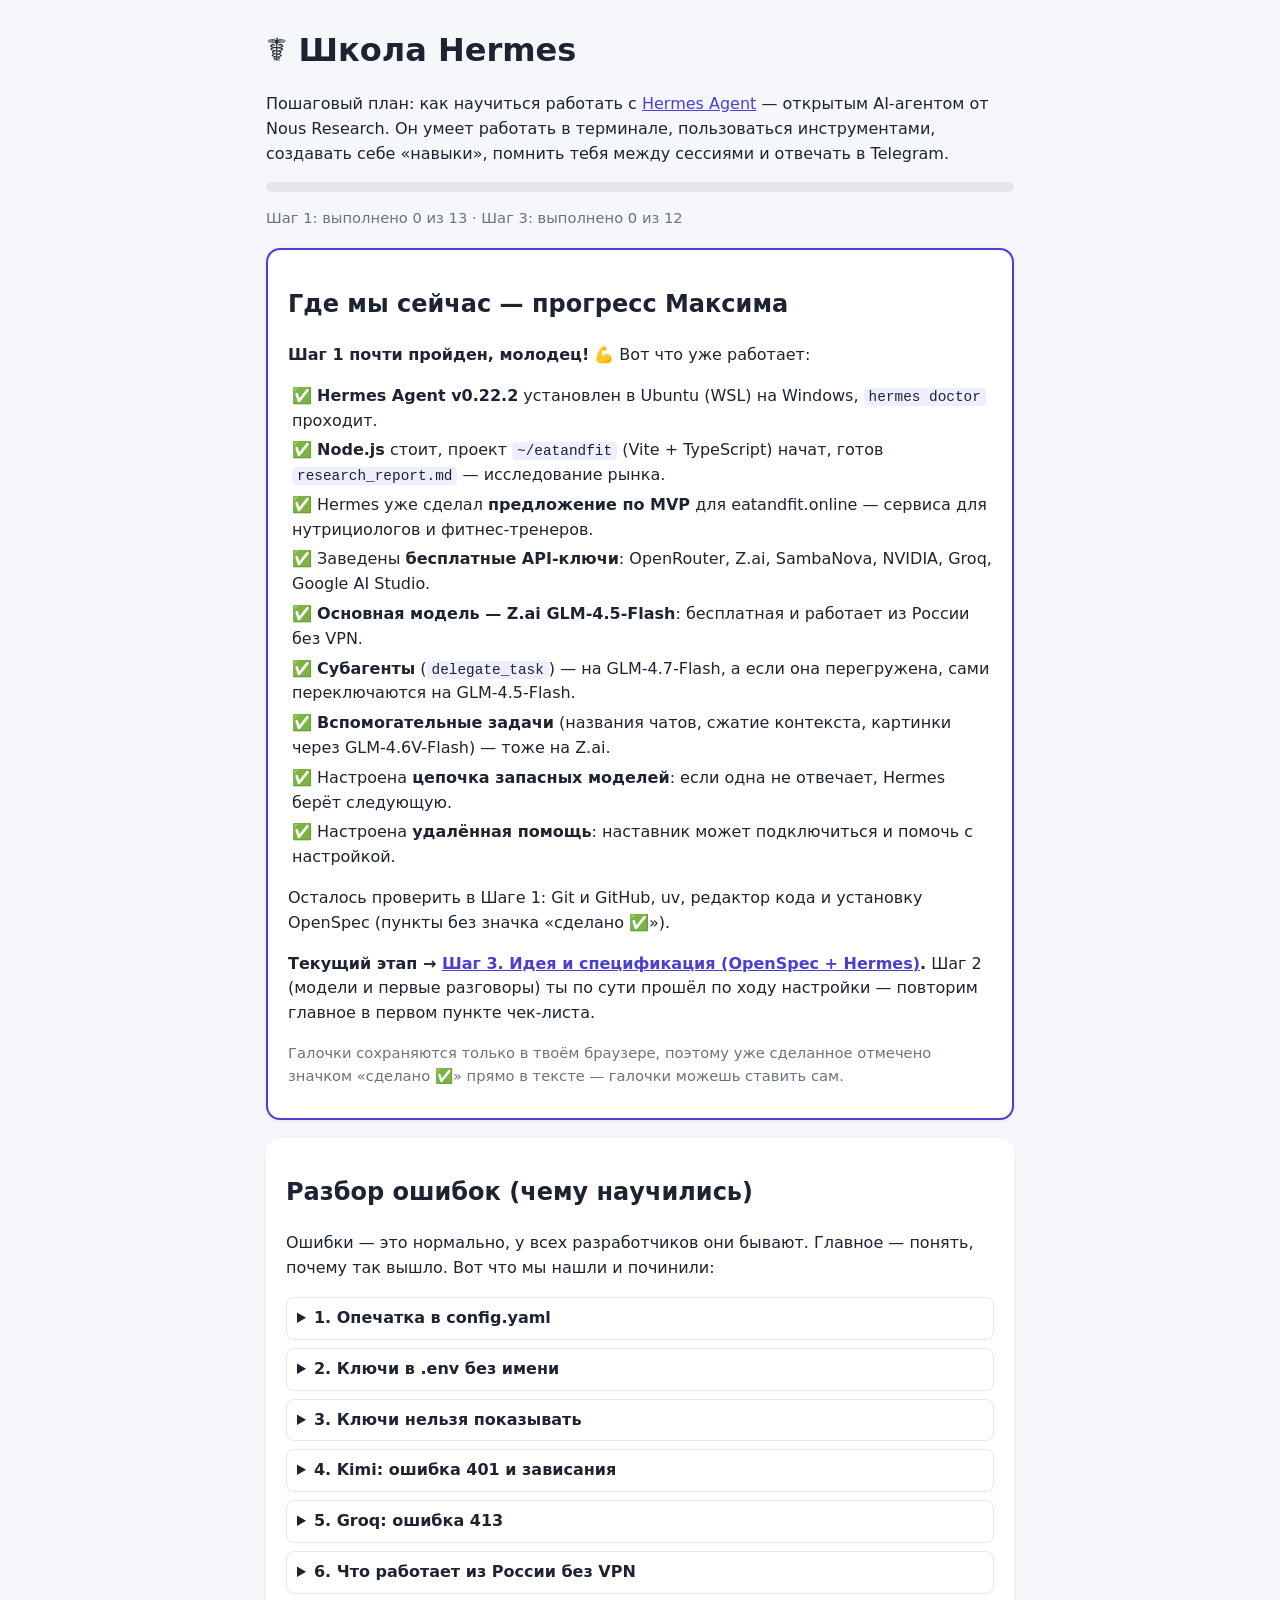
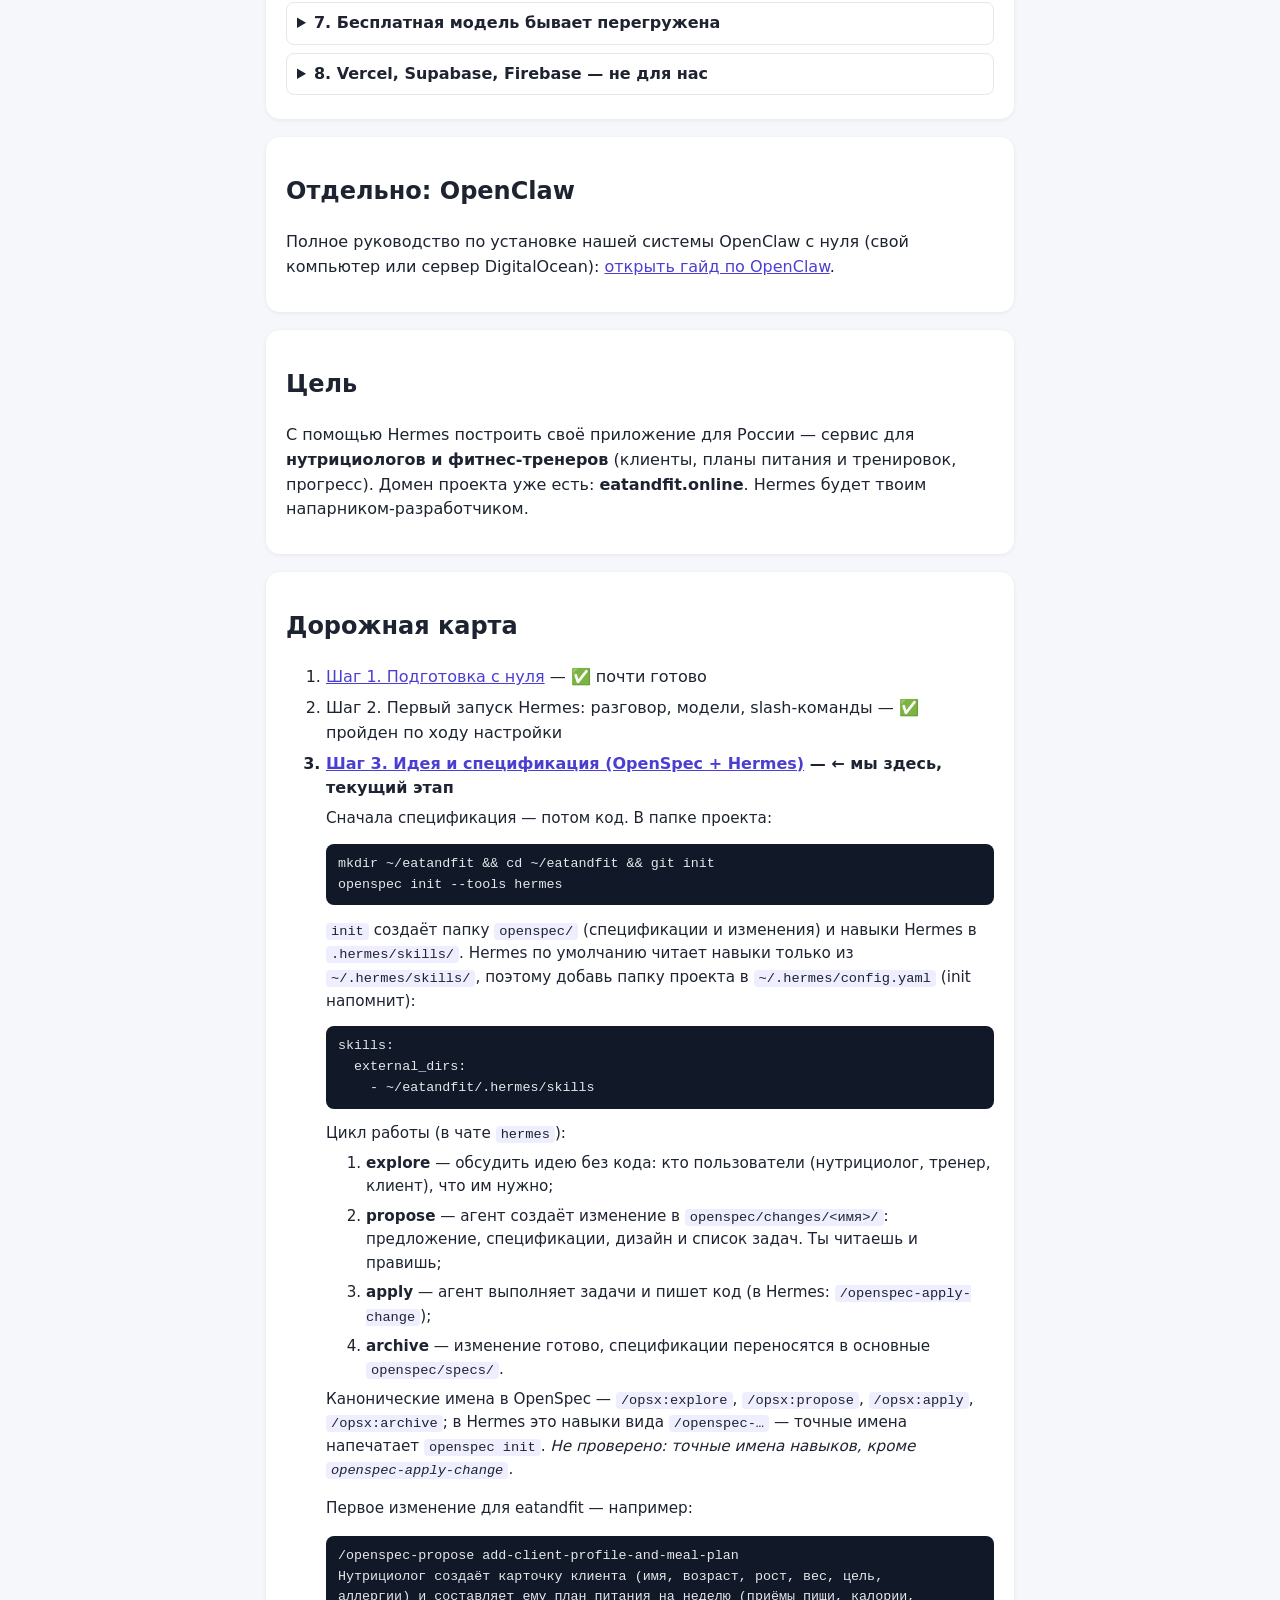
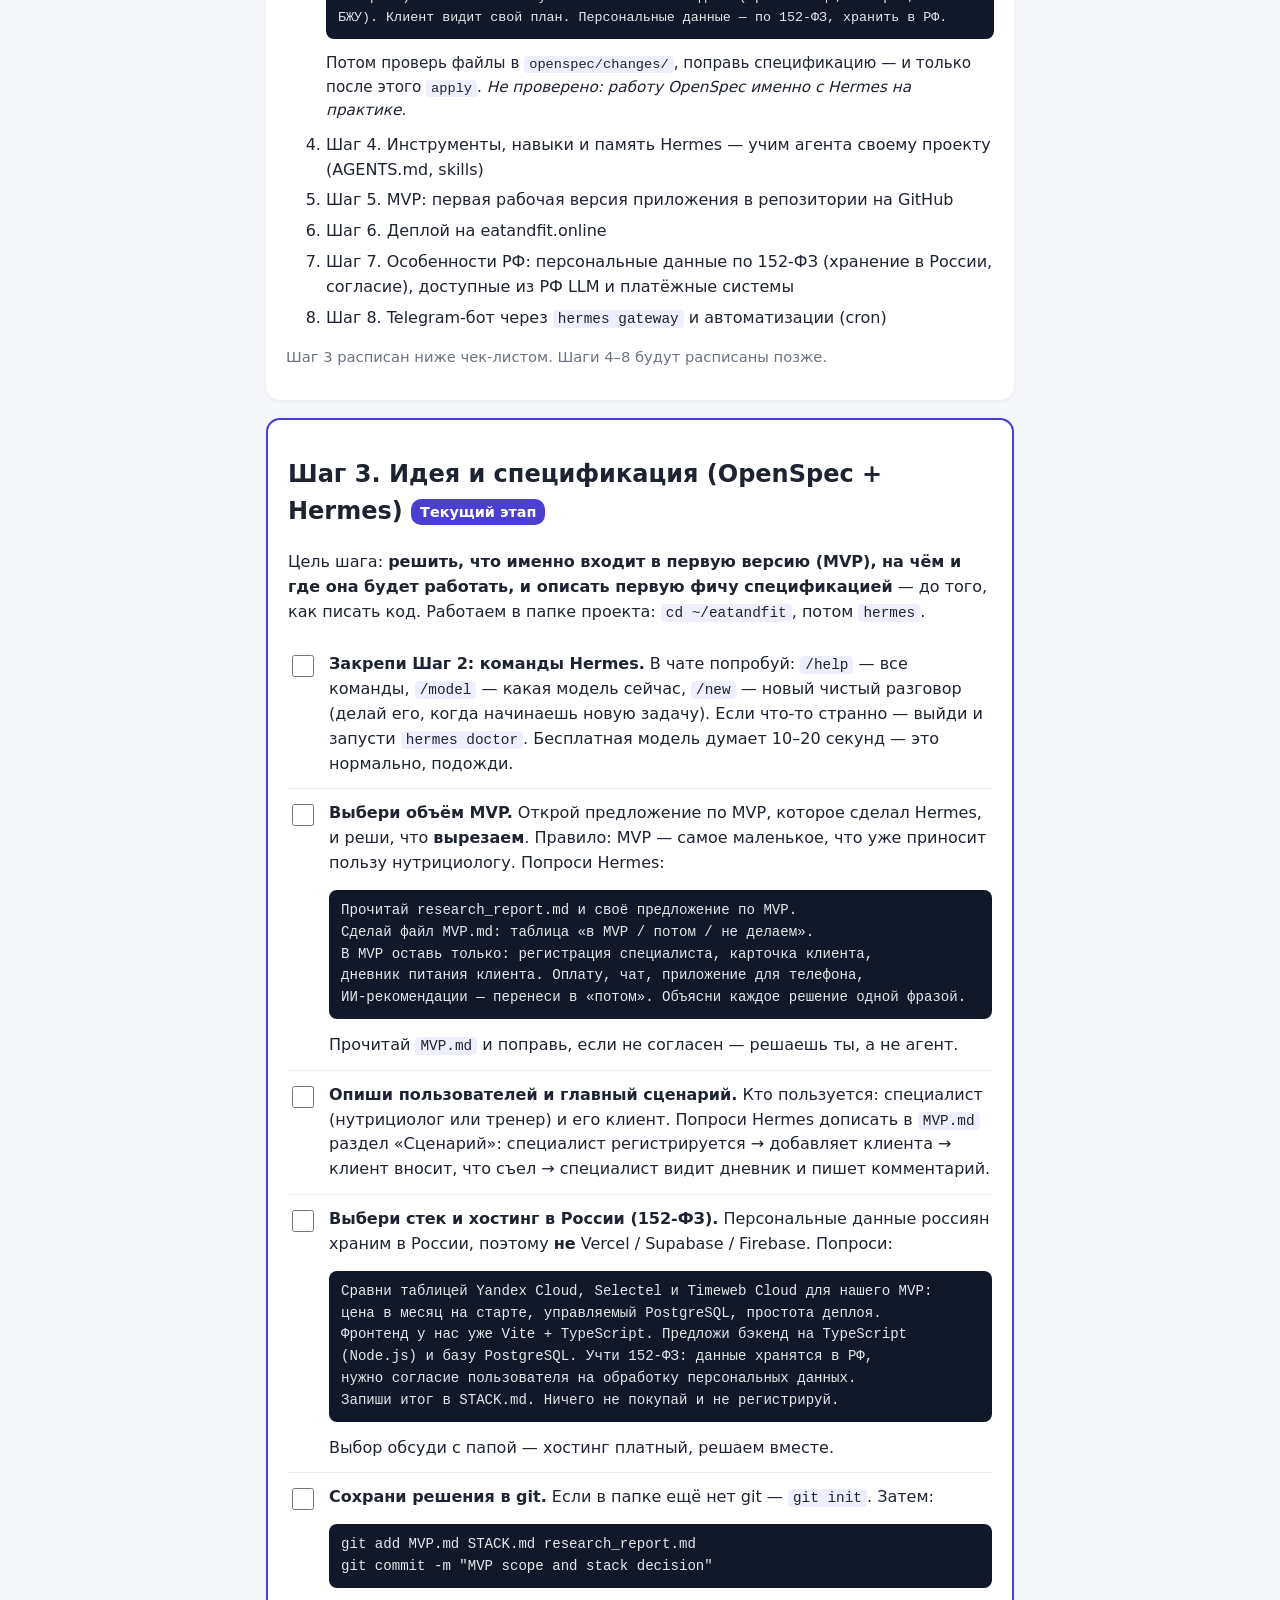
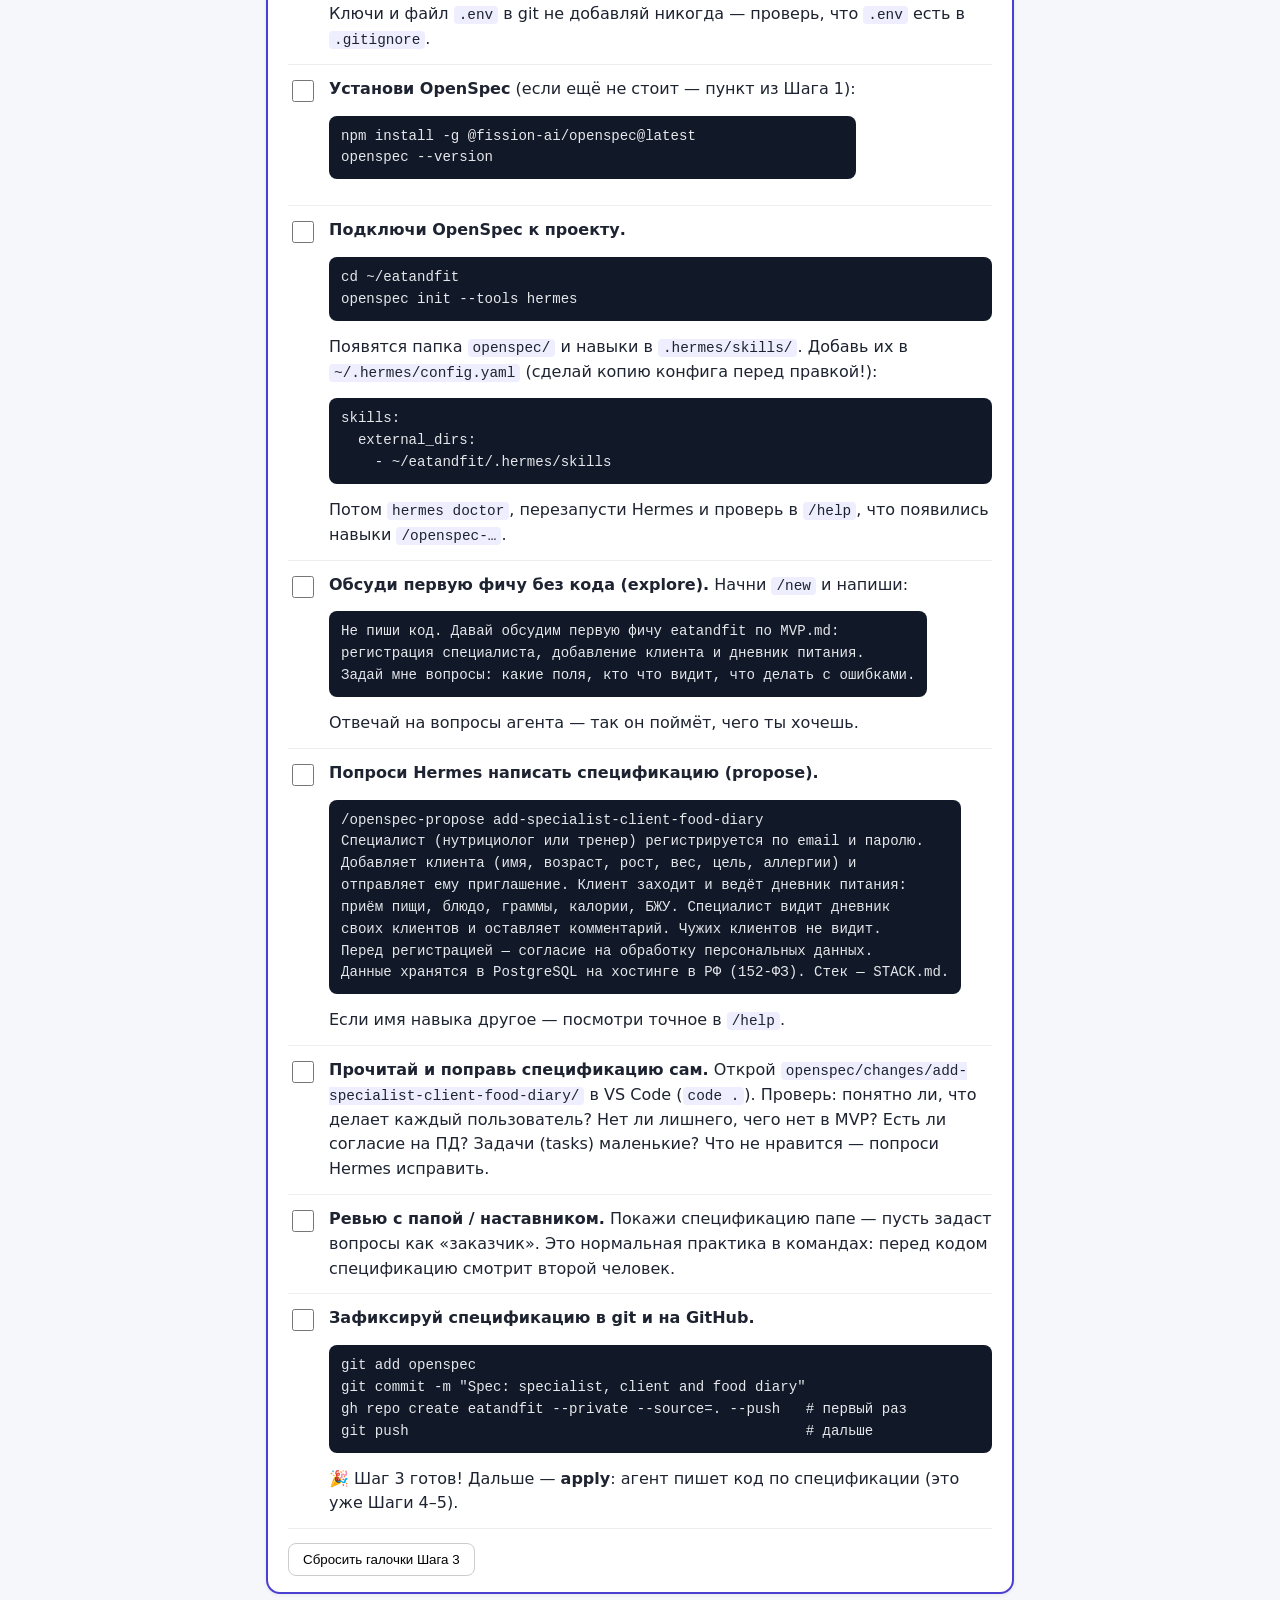
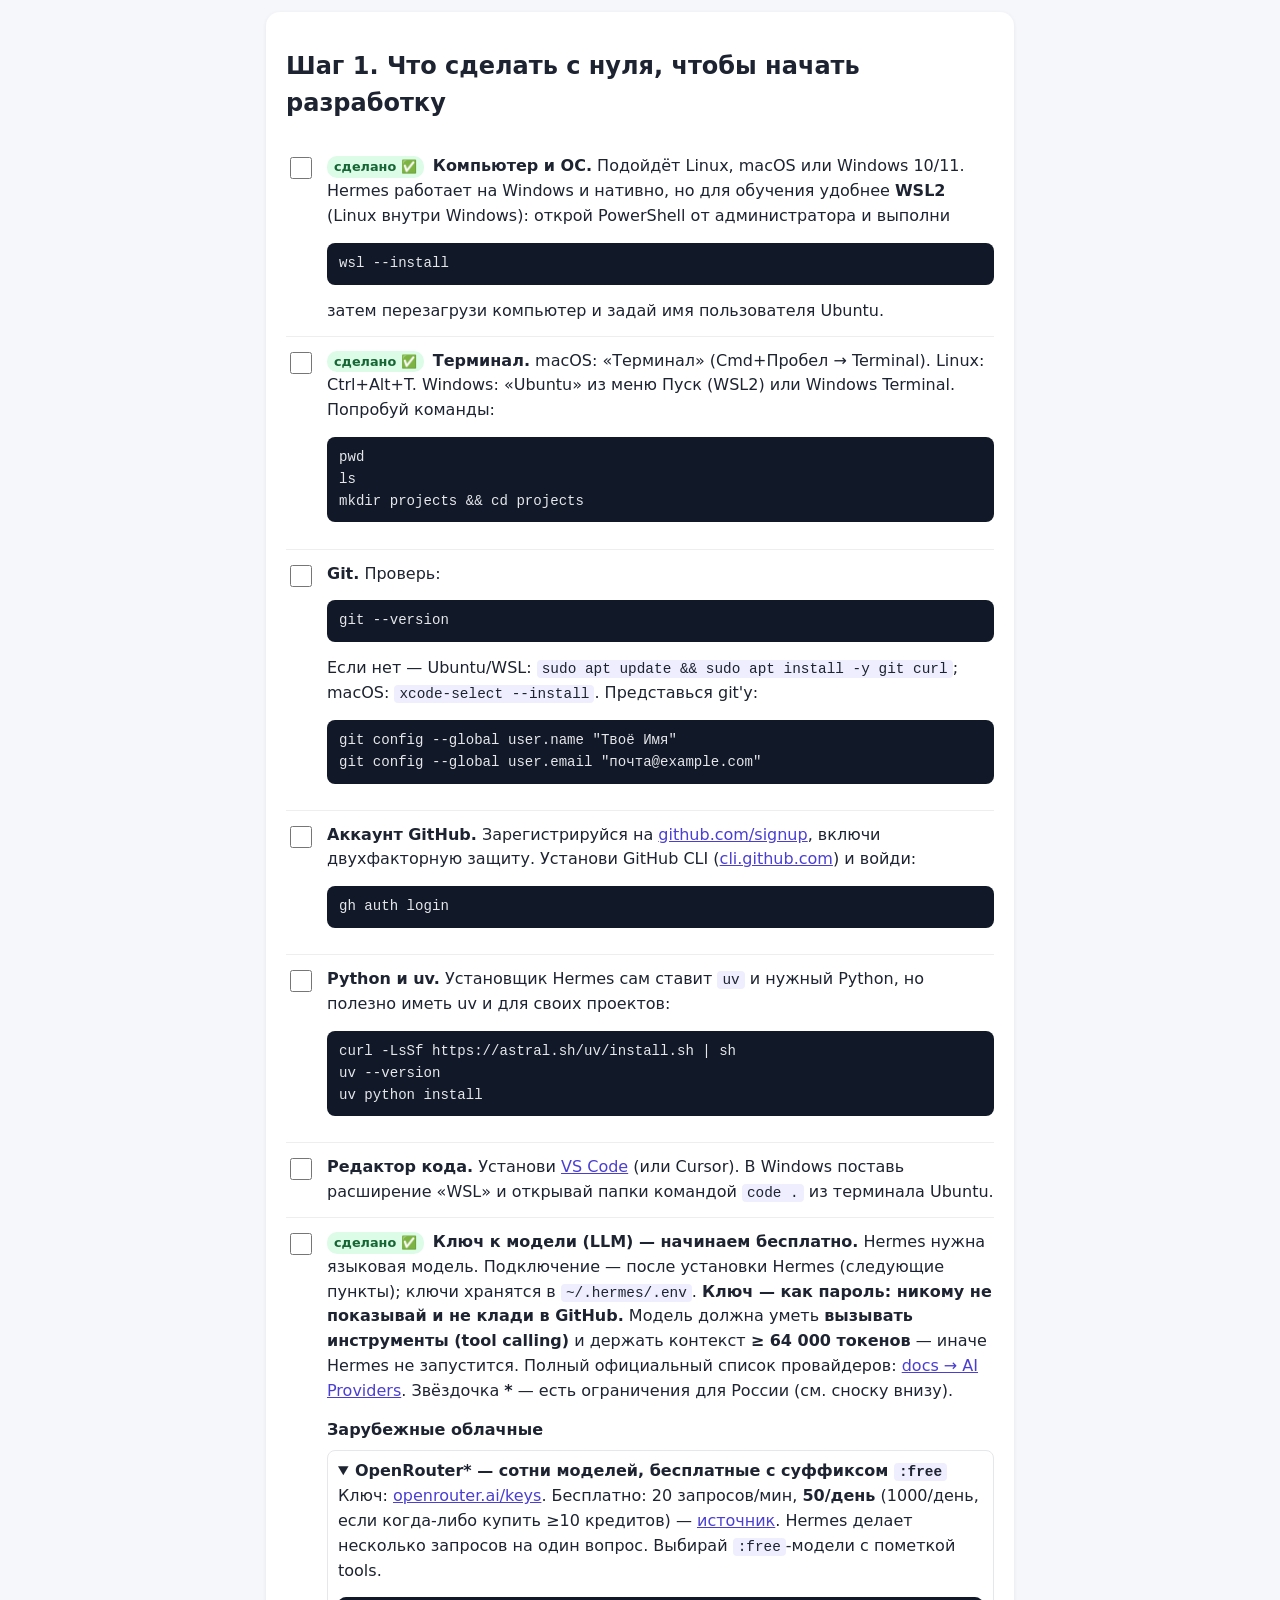
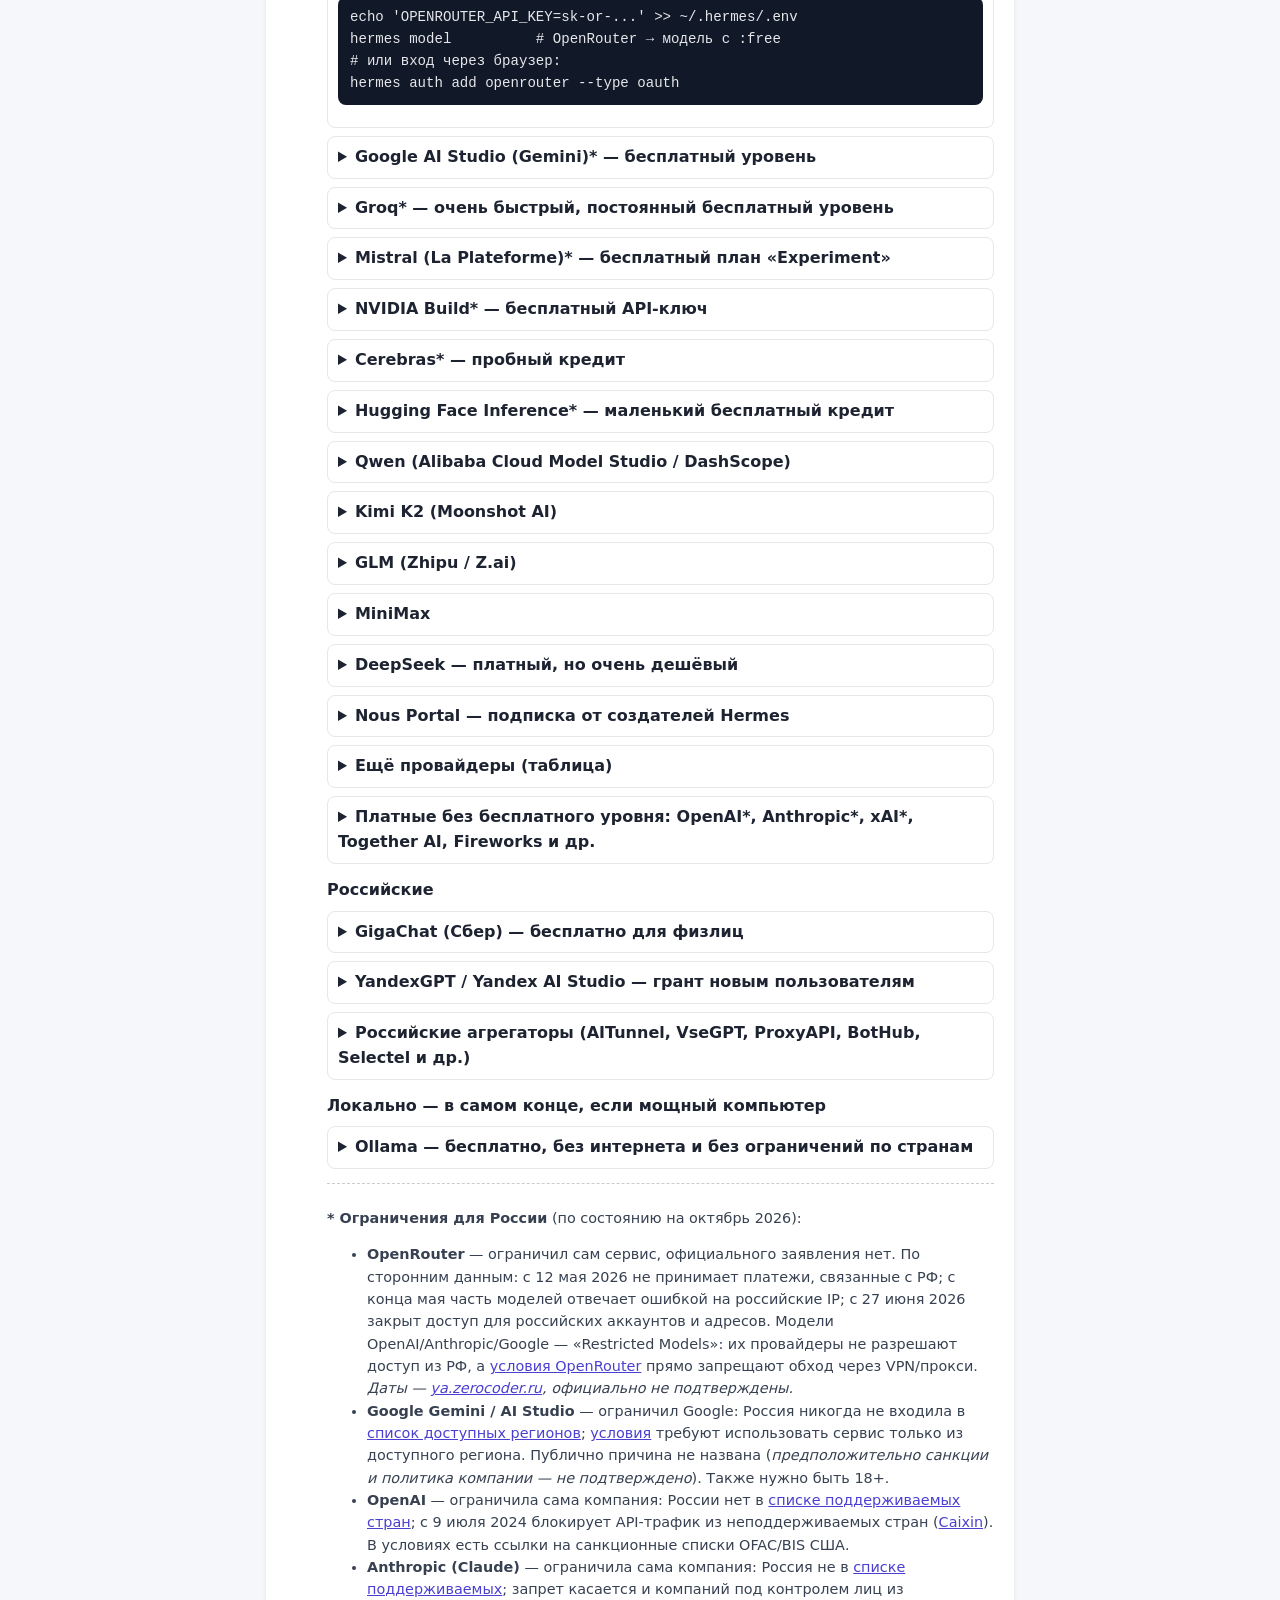
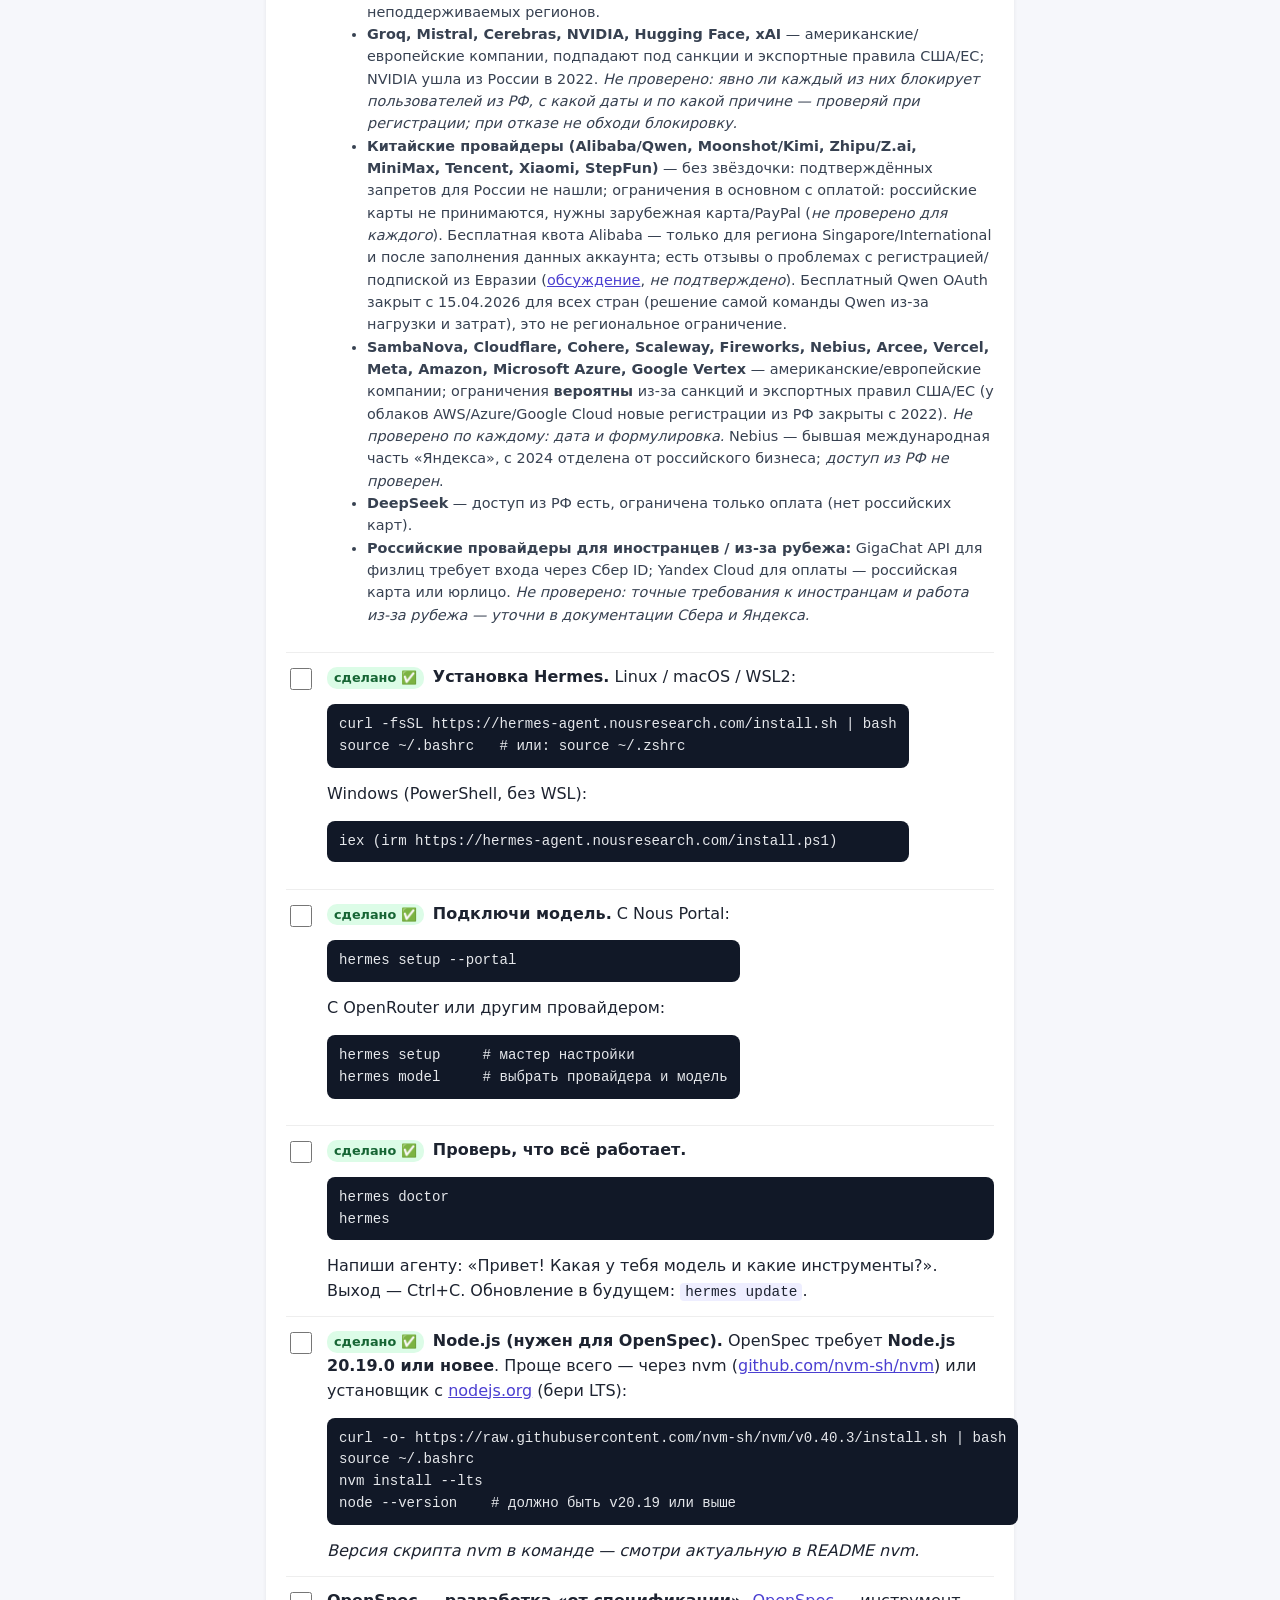
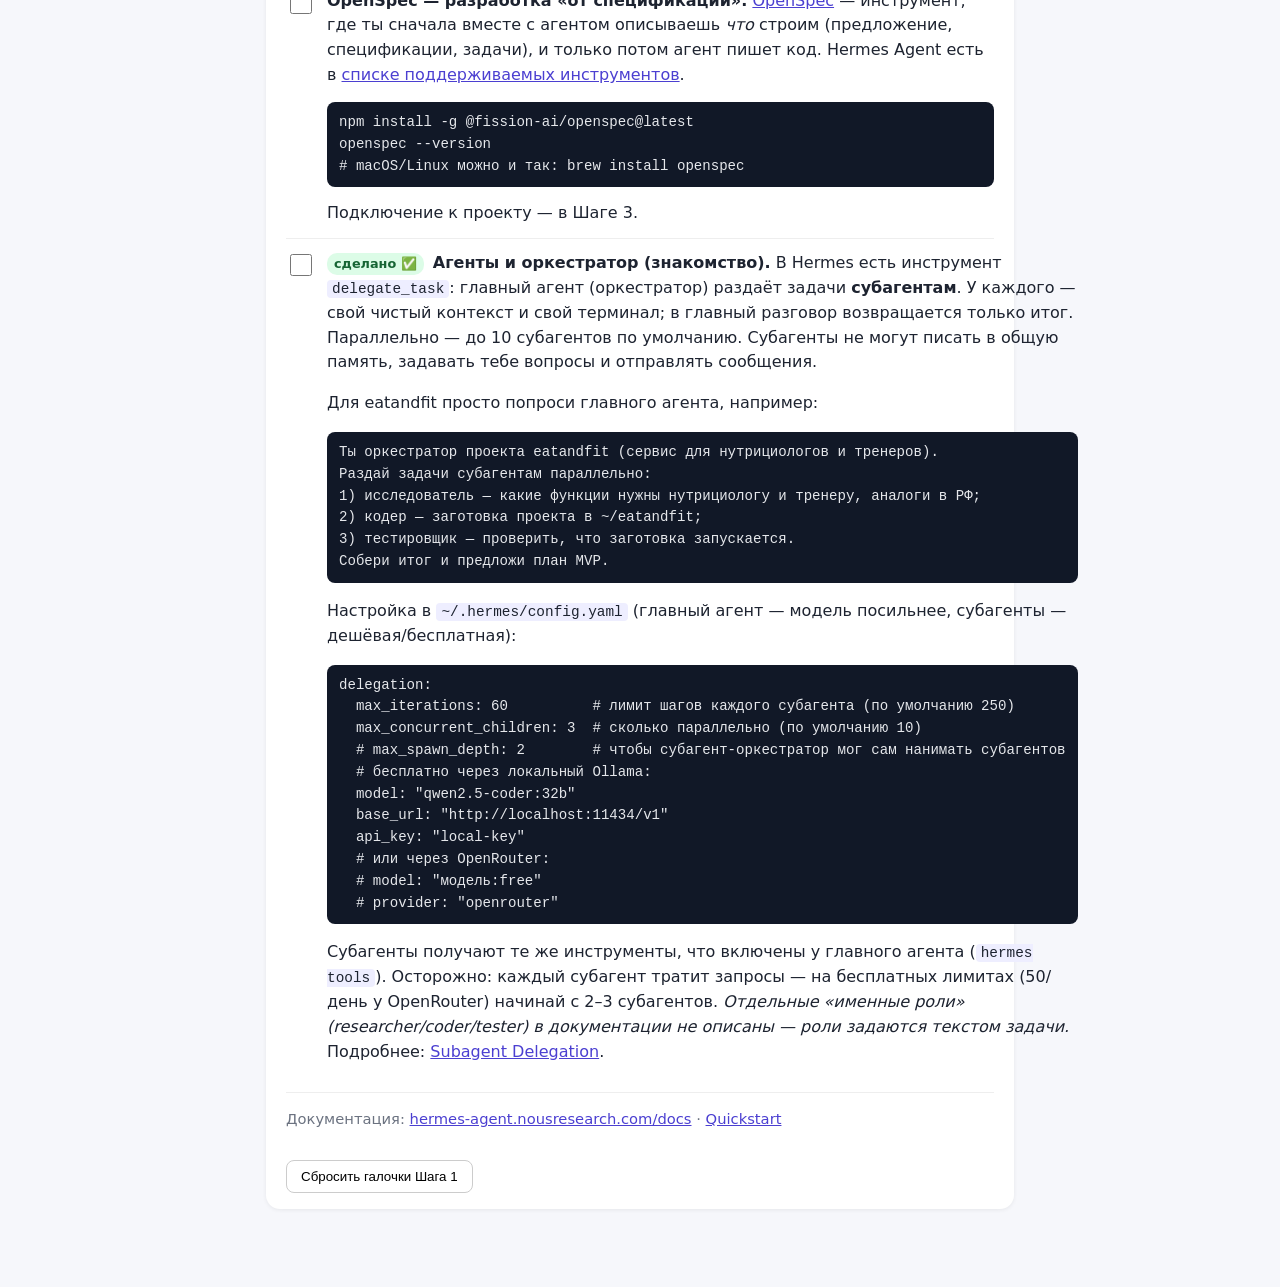
==== index.html @ 7e20a600 "Progress, lessons learned, Step 3 checklist (current stage)" ====
<!doctype html>
<html lang="ru"><head><meta charset="utf-8"><meta name="viewport" content="width=device-width,initial-scale=1">
<title>Школа Hermes — учимся работать с AI-агентом</title><link rel="stylesheet" href="style.css"></head>
<body><main>
<header><h1>☤ Школа Hermes</h1>
<p>Пошаговый план: как научиться работать с <a href="https://github.com/NousResearch/hermes-agent">Hermes Agent</a> — открытым AI-агентом от Nous Research. Он умеет работать в терминале, пользоваться инструментами, создавать себе «навыки», помнить тебя между сессиями и отвечать в Telegram.</p>
<div class="progress"><div id="bar"></div></div><p id="ptext" class="muted"></p></header>

<section id="now" class="nowbox"><h2>Где мы сейчас — прогресс Максима</h2>
<p><b>Шаг 1 почти пройден, молодец!</b> 💪 Вот что уже работает:</p>
<ul class="donelist">
<li>✅ <b>Hermes Agent v0.22.2</b> установлен в Ubuntu (WSL) на Windows, <code>hermes doctor</code> проходит.</li>
<li>✅ <b>Node.js</b> стоит, проект <code>~/eatandfit</code> (Vite + TypeScript) начат, готов <code>research_report.md</code> — исследование рынка.</li>
<li>✅ Hermes уже сделал <b>предложение по MVP</b> для eatandfit.online — сервиса для нутрициологов и фитнес-тренеров.</li>
<li>✅ Заведены <b>бесплатные API-ключи</b>: OpenRouter, Z.ai, SambaNova, NVIDIA, Groq, Google AI Studio.</li>
<li>✅ <b>Основная модель — Z.ai GLM-4.5-Flash</b>: бесплатная и работает из России без VPN.</li>
<li>✅ <b>Субагенты</b> (<code>delegate_task</code>) — на GLM-4.7-Flash, а если она перегружена, сами переключаются на GLM-4.5-Flash.</li>
<li>✅ <b>Вспомогательные задачи</b> (названия чатов, сжатие контекста, картинки через GLM-4.6V-Flash) — тоже на Z.ai.</li>
<li>✅ Настроена <b>цепочка запасных моделей</b>: если одна не отвечает, Hermes берёт следующую.</li>
<li>✅ Настроена <b>удалённая помощь</b>: наставник может подключиться и помочь с настройкой.</li>
</ul>
<p>Осталось проверить в Шаге 1: Git и GitHub, uv, редактор кода и установку OpenSpec (пункты без значка «сделано ✅»).</p>
<p><b>Текущий этап → <a href="#step3">Шаг 3. Идея и спецификация (OpenSpec + Hermes)</a>.</b> Шаг 2 (модели и первые разговоры) ты по сути прошёл по ходу настройки — повторим главное в первом пункте чек-листа.</p>
<p class="muted">Галочки сохраняются только в твоём браузере, поэтому уже сделанное отмечено значком «сделано ✅» прямо в тексте — галочки можешь ставить сам.</p></section>

<section id="lessons"><h2>Разбор ошибок (чему научились)</h2>
<p>Ошибки — это нормально, у всех разработчиков они бывают. Главное — понять, почему так вышло. Вот что мы нашли и починили:</p>
<details><summary><b>1. Опечатка в config.yaml</b></summary><p>В файле было <code>plreasoningugins:</code> вместо <code>plugins:</code> — из-за этого ломался раздел плагинов. <b>Урок:</b> настройки меняй через <code>hermes config</code> и <code>hermes model</code>, а не руками; перед ручной правкой делай копию (<code>cp ~/.hermes/config.yaml ~/.hermes/config.yaml.bak</code>); после правки запускай <code>hermes doctor</code>.</p></details>
<details><summary><b>2. Ключи в .env без имени</b></summary><p>Ключи были вставлены в <code>~/.hermes/.env</code> голой строкой — Hermes их не видит. Правильный формат — имя переменной, знак «=» и значение: <pre>ИМЯ_API_KEY=значение</pre> Например <code>OPENROUTER_API_KEY=...</code>. Проще всего вводить ключ через <code>hermes model</code> — он сам запишет как надо.</p></details>
<details><summary><b>3. Ключи нельзя показывать</b></summary><p>Ключ — как пароль от кошелька. Никогда не пересылай его в чатах, не показывай на скриншотах и не клади в GitHub. <b>Если ключ засветился — сразу удали его у провайдера и создай новый</b> (перевыпусти).</p></details>
<details><summary><b>4. Kimi: ошибка 401 и зависания</b></summary><p>Ключ от международной платформы (<b>moonshot.ai</b>) был прописан на китайский адрес (<b>moonshot.cn</b>) — сервер отвечал 401 («не авторизован»). А ещё на счёте был ноль, аккаунт приостановили, и Hermes зависал на каждом ответе. <b>Урок:</b> проверь, что у провайдера есть баланс или бесплатный лимит, и что адрес (base URL) совпадает с той платформой, где ты брал ключ.</p></details>
<details><summary><b>5. Groq: ошибка 413</b></summary><p>Бесплатных лимитов Groq (около 7–8 тысяч токенов в минуту) мало для Hermes — один запрос агента больше, отсюда ошибка 413. А модель gpt-oss ругается на настройку <code>reasoning_effort</code>, если там не low/medium/high. <b>Урок:</b> для агента важны лимиты провайдера, а не только «бесплатно».</p></details>
<details><summary><b>6. Что работает из России без VPN</b></summary><p>OpenRouter, NVIDIA, Groq и Gemini из России отвечают отказом (403, 451 или «location not supported»). SambaNova просит привязать карту. <b>Без VPN работает Z.ai</b> — поэтому он основной. С VPN вариантов больше, но VPN Happ мешает удалённой помощи (tmate, Tailscale) — на время помощи его надо выключать.</p></details>
<details><summary><b>7. Бесплатная модель бывает перегружена</b></summary><p>Бесплатная GLM-4.7-Flash иногда отвечает ошибкой 429 («слишком много запросов») или думает по 1,5–2 минуты. Поэтому основная модель — GLM-4.5-Flash, а для всех ролей настроены запасные. <b>Урок:</b> всегда держи запасной вариант.</p></details>
<details><summary><b>8. Vercel, Supabase, Firebase — не для нас</b></summary><p>Hermes предлагал эти сервисы, но для российского приложения их использовать нельзя: по <b>152-ФЗ</b> персональные данные россиян нужно хранить в России. Наш выбор — <b>Yandex Cloud, Selectel или Timeweb Cloud + PostgreSQL</b>. <b>Урок:</b> агент знает много, но законы РФ проверяй сам — и проси агента учитывать их прямо в задаче.</p></details>
</section>

<section><h2>Отдельно: OpenClaw</h2><p>Полное руководство по установке нашей системы OpenClaw с нуля (свой компьютер или сервер DigitalOcean): <a href="/openclaw/">открыть гайд по OpenClaw</a>.</p></section>
<section><h2>Цель</h2><p>С помощью Hermes построить своё приложение для России — сервис для <b>нутрициологов и фитнес-тренеров</b> (клиенты, планы питания и тренировок, прогресс). Домен проекта уже есть: <b>eatandfit.online</b>. Hermes будет твоим напарником-разработчиком.</p></section>
<section><h2>Дорожная карта</h2><ol class="roadmap">
<li><a href="#step1">Шаг 1. Подготовка с нуля</a> — ✅ почти готово</li>
<li>Шаг 2. Первый запуск Hermes: разговор, модели, slash-команды — ✅ пройден по ходу настройки</li>
<li class="cur"><a href="#step3">Шаг 3. Идея и спецификация (OpenSpec + Hermes)</a> — ← мы здесь, <b>текущий этап</b>
<div class="sub">Сначала спецификация — потом код. В папке проекта:
<pre>mkdir ~/eatandfit && cd ~/eatandfit && git init
openspec init --tools hermes</pre>
<code>init</code> создаёт папку <code>openspec/</code> (спецификации и изменения) и навыки Hermes в <code>.hermes/skills/</code>. Hermes по умолчанию читает навыки только из <code>~/.hermes/skills/</code>, поэтому добавь папку проекта в <code>~/.hermes/config.yaml</code> (init напомнит):
<pre>skills:
  external_dirs:
    - ~/eatandfit/.hermes/skills</pre>
Цикл работы (в чате <code>hermes</code>):
<ol>
<li><b>explore</b> — обсудить идею без кода: кто пользователи (нутрициолог, тренер, клиент), что им нужно;</li>
<li><b>propose</b> — агент создаёт изменение в <code>openspec/changes/&lt;имя&gt;/</code>: предложение, спецификации, дизайн и список задач. Ты читаешь и правишь;</li>
<li><b>apply</b> — агент выполняет задачи и пишет код (в Hermes: <code>/openspec-apply-change</code>);</li>
<li><b>archive</b> — изменение готово, спецификации переносятся в основные <code>openspec/specs/</code>.</li>
</ol>
Канонические имена в OpenSpec — <code>/opsx:explore</code>, <code>/opsx:propose</code>, <code>/opsx:apply</code>, <code>/opsx:archive</code>; в Hermes это навыки вида <code>/openspec-…</code> — точные имена напечатает <code>openspec init</code>. <i>Не проверено: точные имена навыков, кроме <code>openspec-apply-change</code>.</i>
<p>Первое изменение для eatandfit — например:</p>
<pre>/openspec-propose add-client-profile-and-meal-plan
Нутрициолог создаёт карточку клиента (имя, возраст, рост, вес, цель,
аллергии) и составляет ему план питания на неделю (приёмы пищи, калории,
БЖУ). Клиент видит свой план. Персональные данные — по 152-ФЗ, хранить в РФ.</pre>
Потом проверь файлы в <code>openspec/changes/</code>, поправь спецификацию — и только после этого <code>apply</code>. <i>Не проверено: работу OpenSpec именно с Hermes на практике.</i></div></li>
<li>Шаг 4. Инструменты, навыки и память Hermes — учим агента своему проекту (AGENTS.md, skills)</li>
<li>Шаг 5. MVP: первая рабочая версия приложения в репозитории на GitHub</li>
<li>Шаг 6. Деплой на eatandfit.online</li>
<li>Шаг 7. Особенности РФ: персональные данные по 152-ФЗ (хранение в России, согласие), доступные из РФ LLM и платёжные системы</li>
<li>Шаг 8. Telegram-бот через <code>hermes gateway</code> и автоматизации (cron)</li>
</ol><p class="muted">Шаг 3 расписан ниже чек-листом. Шаги 4–8 будут расписаны позже.</p></section>

<section id="step3" class="nowbox"><h2>Шаг 3. Идея и спецификация (OpenSpec + Hermes) <span class="badge">Текущий этап</span></h2>
<p>Цель шага: <b>решить, что именно входит в первую версию (MVP), на чём и где она будет работать, и описать первую фичу спецификацией</b> — до того, как писать код. Работаем в папке проекта: <code>cd ~/eatandfit</code>, потом <code>hermes</code>.</p>
<label class="task"><input type="checkbox" data-id="s3-basics"><div><b>Закрепи Шаг 2: команды Hermes.</b> В чате попробуй: <code>/help</code> — все команды, <code>/model</code> — какая модель сейчас, <code>/new</code> — новый чистый разговор (делай его, когда начинаешь новую задачу). Если что-то странно — выйди и запусти <code>hermes doctor</code>. Бесплатная модель думает 10–20 секунд — это нормально, подожди.</div></label>
<label class="task"><input type="checkbox" data-id="s3-mvp"><div><b>Выбери объём MVP.</b> Открой предложение по MVP, которое сделал Hermes, и реши, что <b>вырезаем</b>. Правило: MVP — самое маленькое, что уже приносит пользу нутрициологу. Попроси Hermes:
<pre>Прочитай research_report.md и своё предложение по MVP.
Сделай файл MVP.md: таблица «в MVP / потом / не делаем».
В MVP оставь только: регистрация специалиста, карточка клиента,
дневник питания клиента. Оплату, чат, приложение для телефона,
ИИ-рекомендации — перенеси в «потом». Объясни каждое решение одной фразой.</pre>
Прочитай <code>MVP.md</code> и поправь, если не согласен — решаешь ты, а не агент.</div></label>
<label class="task"><input type="checkbox" data-id="s3-roles"><div><b>Опиши пользователей и главный сценарий.</b> Кто пользуется: специалист (нутрициолог или тренер) и его клиент. Попроси Hermes дописать в <code>MVP.md</code> раздел «Сценарий»: специалист регистрируется → добавляет клиента → клиент вносит, что съел → специалист видит дневник и пишет комментарий.</div></label>
<label class="task"><input type="checkbox" data-id="s3-stack"><div><b>Выбери стек и хостинг в России (152-ФЗ).</b> Персональные данные россиян храним в России, поэтому <b>не</b> Vercel / Supabase / Firebase. Попроси:
<pre>Сравни таблицей Yandex Cloud, Selectel и Timeweb Cloud для нашего MVP:
цена в месяц на старте, управляемый PostgreSQL, простота деплоя.
Фронтенд у нас уже Vite + TypeScript. Предложи бэкенд на TypeScript
(Node.js) и базу PostgreSQL. Учти 152-ФЗ: данные хранятся в РФ,
нужно согласие пользователя на обработку персональных данных.
Запиши итог в STACK.md. Ничего не покупай и не регистрируй.</pre>
Выбор обсуди с папой — хостинг платный, решаем вместе.</div></label>
<label class="task"><input type="checkbox" data-id="s3-git"><div><b>Сохрани решения в git.</b> Если в папке ещё нет git — <code>git init</code>. Затем:
<pre>git add MVP.md STACK.md research_report.md
git commit -m "MVP scope and stack decision"</pre> Ключи и файл <code>.env</code> в git не добавляй никогда — проверь, что <code>.env</code> есть в <code>.gitignore</code>.</div></label>
<label class="task"><input type="checkbox" data-id="s3-osinst"><div><b>Установи OpenSpec</b> (если ещё не стоит — пункт из Шага 1): <pre>npm install -g @fission-ai/openspec@latest
openspec --version</pre></div></label>
<label class="task"><input type="checkbox" data-id="s3-osinit"><div><b>Подключи OpenSpec к проекту.</b> <pre>cd ~/eatandfit
openspec init --tools hermes</pre> Появятся папка <code>openspec/</code> и навыки в <code>.hermes/skills/</code>. Добавь их в <code>~/.hermes/config.yaml</code> (сделай копию конфига перед правкой!):
<pre>skills:
  external_dirs:
    - ~/eatandfit/.hermes/skills</pre> Потом <code>hermes doctor</code>, перезапусти Hermes и проверь в <code>/help</code>, что появились навыки <code>/openspec-…</code>.</div></label>
<label class="task"><input type="checkbox" data-id="s3-explore"><div><b>Обсуди первую фичу без кода (explore).</b> Начни <code>/new</code> и напиши:
<pre>Не пиши код. Давай обсудим первую фичу eatandfit по MVP.md:
регистрация специалиста, добавление клиента и дневник питания.
Задай мне вопросы: какие поля, кто что видит, что делать с ошибками.</pre>
Отвечай на вопросы агента — так он поймёт, чего ты хочешь.</div></label>
<label class="task"><input type="checkbox" data-id="s3-propose"><div><b>Попроси Hermes написать спецификацию (propose).</b>
<pre>/openspec-propose add-specialist-client-food-diary
Специалист (нутрициолог или тренер) регистрируется по email и паролю.
Добавляет клиента (имя, возраст, рост, вес, цель, аллергии) и
отправляет ему приглашение. Клиент заходит и ведёт дневник питания:
приём пищи, блюдо, граммы, калории, БЖУ. Специалист видит дневник
своих клиентов и оставляет комментарий. Чужих клиентов не видит.
Перед регистрацией — согласие на обработку персональных данных.
Данные хранятся в PostgreSQL на хостинге в РФ (152-ФЗ). Стек — STACK.md.</pre>
Если имя навыка другое — посмотри точное в <code>/help</code>.</div></label>
<label class="task"><input type="checkbox" data-id="s3-review"><div><b>Прочитай и поправь спецификацию сам.</b> Открой <code>openspec/changes/add-specialist-client-food-diary/</code> в VS Code (<code>code .</code>). Проверь: понятно ли, что делает каждый пользователь? Нет ли лишнего, чего нет в MVP? Есть ли согласие на ПД? Задачи (tasks) маленькие? Что не нравится — попроси Hermes исправить.</div></label>
<label class="task"><input type="checkbox" data-id="s3-mentor"><div><b>Ревью с папой / наставником.</b> Покажи спецификацию папе — пусть задаст вопросы как «заказчик». Это нормальная практика в командах: перед кодом спецификацию смотрит второй человек.</div></label>
<label class="task"><input type="checkbox" data-id="s3-commit"><div><b>Зафиксируй спецификацию в git и на GitHub.</b>
<pre>git add openspec
git commit -m "Spec: specialist, client and food diary"
gh repo create eatandfit --private --source=. --push   # первый раз
git push                                               # дальше</pre>
🎉 Шаг 3 готов! Дальше — <b>apply</b>: агент пишет код по спецификации (это уже Шаги 4–5).</div></label>
<button id="reset3" class="reset" data-p="s3-">Сбросить галочки Шага 3</button>
</section>

<section id="step1"><h2>Шаг 1. Что сделать с нуля, чтобы начать разработку</h2>
<label class="task"><input type="checkbox" data-id="s1-pc"><div><span class="done">сделано ✅</span> <b>Компьютер и ОС.</b> Подойдёт Linux, macOS или Windows 10/11. Hermes работает на Windows и нативно, но для обучения удобнее <b>WSL2</b> (Linux внутри Windows): открой PowerShell от администратора и выполни <pre>wsl --install</pre> затем перезагрузи компьютер и задай имя пользователя Ubuntu.</div></label>
<label class="task"><input type="checkbox" data-id="s1-term"><div><span class="done">сделано ✅</span> <b>Терминал.</b> macOS: «Терминал» (Cmd+Пробел → Terminal). Linux: Ctrl+Alt+T. Windows: «Ubuntu» из меню Пуск (WSL2) или Windows Terminal. Попробуй команды: <pre>pwd
ls
mkdir projects && cd projects</pre></div></label>
<label class="task"><input type="checkbox" data-id="s1-git"><div><b>Git.</b> Проверь: <pre>git --version</pre> Если нет — Ubuntu/WSL: <code>sudo apt update && sudo apt install -y git curl</code>; macOS: <code>xcode-select --install</code>. Представься git'у: <pre>git config --global user.name "Твоё Имя"
git config --global user.email "почта@example.com"</pre></div></label>
<label class="task"><input type="checkbox" data-id="s1-gh"><div><b>Аккаунт GitHub.</b> Зарегистрируйся на <a href="https://github.com/signup">github.com/signup</a>, включи двухфакторную защиту. Установи GitHub CLI (<a href="https://cli.github.com">cli.github.com</a>) и войди: <pre>gh auth login</pre></div></label>
<label class="task"><input type="checkbox" data-id="s1-py"><div><b>Python и uv.</b> Установщик Hermes сам ставит <code>uv</code> и нужный Python, но полезно иметь uv и для своих проектов: <pre>curl -LsSf https://astral.sh/uv/install.sh | sh
uv --version
uv python install</pre></div></label>
<label class="task"><input type="checkbox" data-id="s1-ed"><div><b>Редактор кода.</b> Установи <a href="https://code.visualstudio.com">VS Code</a> (или Cursor). В Windows поставь расширение «WSL» и открывай папки командой <code>code .</code> из терминала Ubuntu.</div></label>
<label class="task"><input type="checkbox" data-id="s1-key"><div><span class="done">сделано ✅</span> <b>Ключ к модели (LLM) — начинаем бесплатно.</b> Hermes нужна языковая модель. Подключение — после установки Hermes (следующие пункты); ключи хранятся в <code>~/.hermes/.env</code>. <b>Ключ — как пароль: никому не показывай и не клади в GitHub.</b> Модель должна уметь <b>вызывать инструменты (tool calling)</b> и держать контекст <b>≥ 64 000 токенов</b> — иначе Hermes не запустится. Полный официальный список провайдеров: <a href="https://hermes-agent.nousresearch.com/docs/integrations/providers">docs → AI Providers</a>. Звёздочка <b>*</b> — есть ограничения для России (см. сноску внизу).
<h4>Зарубежные облачные</h4>
<details open><summary><b>OpenRouter* — сотни моделей, бесплатные с суффиксом <code>:free</code></b></summary>Ключ: <a href="https://openrouter.ai/keys">openrouter.ai/keys</a>. Бесплатно: 20 запросов/мин, <b>50/день</b> (1000/день, если когда-либо купить ≥10 кредитов) — <a href="https://openrouter.ai/docs/api-reference/limits">источник</a>. Hermes делает несколько запросов на один вопрос. Выбирай <code>:free</code>-модели с пометкой tools.<pre>echo 'OPENROUTER_API_KEY=sk-or-...' >> ~/.hermes/.env
hermes model          # OpenRouter → модель с :free
# или вход через браузер:
hermes auth add openrouter --type oauth</pre></details>
<details><summary><b>Google AI Studio (Gemini)* — бесплатный уровень</b></summary>Ключ: <a href="https://aistudio.google.com/apikey">aistudio.google.com/apikey</a>. Документация Hermes: бесплатной квоты может хватить лишь на несколько ходов агента; на бесплатном уровне Google может использовать данные для улучшения продуктов.<pre>echo 'GEMINI_API_KEY=...' >> ~/.hermes/.env
hermes model          # → Google / Gemini (provider: gemini)</pre></details>
<details><summary><b>Groq* — очень быстрый, постоянный бесплатный уровень</b></summary>Ключ: <a href="https://console.groq.com/keys">console.groq.com/keys</a>, без карты. Лимиты зависят от модели (порядка 1000 запросов/день, но всего ~6–30K токенов/мин — для агента с длинным контекстом может быть тесно). <i>Лимиты — по сторонним обзорам, точные цифры на console.groq.com/settings/limits.</i><pre>hermes model   # → «Custom endpoint»
# URL: https://api.groq.com/openai/v1
# ключ: твой API-ключ, модель: напр. moonshotai/kimi-k2-instruct или openai/gpt-oss-120b</pre></details>
<details><summary><b>Mistral (La Plateforme)* — бесплатный план «Experiment»</b></summary>Ключ: <a href="https://console.mistral.ai/">console.mistral.ai</a>, без карты, нужна проверка телефона. Лимиты: ~1 запрос/сек, ~1 млрд токенов/мес; только для экспериментов, данные могут идти на обучение. Модели Mistral поддерживают tool calling. <i>Лимиты — по сторонним обзорам.</i><pre>hermes model   # → «Custom endpoint»
# URL: https://api.mistral.ai/v1
# ключ: твой API-ключ, модель: напр. mistral-small-latest или devstral</pre></details>
<details><summary><b>NVIDIA Build* — бесплатный API-ключ</b></summary>Документация Hermes: бесплатный ключ на <a href="https://build.nvidia.com/settings/api-keys">build.nvidia.com</a>; пример — Nemotron с поддержкой tool calls. <i>Не проверено: срок/объём бесплатных кредитов.</i><pre>echo 'NVIDIA_API_KEY=nvapi-...' >> ~/.hermes/.env
hermes chat --provider nvidia --model nvidia/nemotron-3.5-super-vl-120b-a12b</pre></details>
<details><summary><b>Cerebras* — пробный кредит</b></summary>Не постоянный бесплатный уровень: разовый кредит $5 на 30 дней, нужна карта (<a href="https://www.cerebras.ai/pricing">источник</a>). <i>По сторонним данным, на бесплатном уровне контекст урезан до 8K — для Hermes (нужно 64K) может не подойти.</i><pre>hermes model   # → «Custom endpoint»
# URL: https://api.cerebras.ai/v1
# ключ: твой API-ключ, модель: напр. gpt-oss-120b</pre></details>
<details><summary><b>Hugging Face Inference* — маленький бесплатный кредит</b></summary>Встроенный провайдер Hermes (<code>huggingface</code>), маршрутизирует на Groq/Together/SambaNova и др. <i>Не проверено: размер бесплатного кредита (по обзорам — небольшой).</i><pre>echo 'HF_TOKEN=hf_...' >> ~/.hermes/.env
hermes chat --provider huggingface --model Qwen/Qwen3.5-397B-A17B</pre></details>
<details><summary><b>Qwen (Alibaba Cloud Model Studio / DashScope)</b></summary>Встроенные провайдеры Hermes: <code>alibaba</code> (международный DashScope), <code>alibaba-cn</code> (Китай), <code>alibaba-coding-plan</code> (платная подписка), <code>qwen-oauth</code>. Бесплатно: новым пользователям <b>1 млн токенов на каждую подходящую модель на 90 дней</b>, только регион Singapore/International (<a href="https://www.alibabacloud.com/help/en/model-studio/new-free-quota">источник</a>). Модели Qwen поддерживают tool calling. OpenAI-совместимый URL (intl): <code>https://dashscope-intl.aliyuncs.com/compatible-mode/v1</code> (<i>не проверено в документации Hermes — провайдер <code>alibaba</code> настраивает его сам</i>).<pre>echo 'DASHSCOPE_API_KEY=sk-...' &gt;&gt; ~/.hermes/.env
hermes chat --provider alibaba --model qwen3.5-plus</pre><b>Qwen OAuth</b> (<code>hermes model</code> → «Qwen OAuth», вход через браузер, <code>portal.qwen.ai</code>): бесплатный вход Qwen Code <b>закрыт с 15 апреля 2026</b> (<a href="https://github.com/QwenLM/qwen-code/issues/3203">объявление</a>). <i>Не проверено: работает ли сейчас этот путь в Hermes; в документации Alibaba ещё упоминается OAuth-квота 2000 вызовов/день.</i><br>Через OpenRouter: ищи <a href="https://openrouter.ai/models?q=qwen%20free">qwen…:free</a> (лимиты OpenRouter выше).</details>
<details><summary><b>Kimi K2 (Moonshot AI)</b></summary>Встроенный провайдер Hermes <code>kimi-coding</code> (международный <code>api.moonshot.ai</code>) и <code>kimi-coding-cn</code> (Китай). Kimi K2 создан для агентов, tool calling — сильная сторона. Ключ: <a href="https://platform.moonshot.ai">platform.moonshot.ai</a>. OpenAI-совместимый URL: <code>https://api.moonshot.ai/v1</code>.<pre>echo 'KIMI_API_KEY=sk-...' &gt;&gt; ~/.hermes/.env
hermes chat --provider kimi-coding --model kimi-for-coding</pre><i>Не проверено: бесплатный бонус на платформе Moonshot.</i> Бесплатно — через OpenRouter (<a href="https://openrouter.ai/models?q=kimi%20free">kimi…:free</a>, если есть в каталоге) или Groq (<code>moonshotai/kimi-k2-instruct</code>, бесплатный уровень Groq).</details>
<details><summary><b>GLM (Zhipu / Z.ai)</b></summary>Встроенный провайдер Hermes <code>zai</code>; Hermes сам находит рабочий эндпоинт (глобальный/китайский/coding) по ключу. Модели GLM поддерживают tool calling. Ключ: <a href="https://z.ai/manage-apikey/apikey-list">z.ai</a>. OpenAI-совместимый URL: <code>https://api.z.ai/api/paas/v4</code> (<i>не проверено</i>).<pre>echo 'GLM_API_KEY=...' &gt;&gt; ~/.hermes/.env
hermes chat --provider zai --model glm-5</pre><i>Не проверено: есть ли сейчас бесплатные Flash-модели (ранее GLM-4.5-Flash был бесплатным).</i> Бесплатно — через OpenRouter <code>:free</code> (если есть).</details>
<details><summary><b>MiniMax</b></summary>Встроенные провайдеры Hermes: <code>minimax</code> (глобальный), <code>minimax-cn</code>, <code>minimax-oauth</code> (вход через браузер). Модели MiniMax-M2.x ориентированы на агентов и tool calling. OpenAI-совместимый URL: <code>https://api.minimax.io/v1</code> (<i>не проверено</i>).<pre>echo 'MINIMAX_API_KEY=...' &gt;&gt; ~/.hermes/.env
hermes chat --provider minimax --model MiniMax-M2.7
# или: hermes model → «MiniMax (OAuth)»</pre><i>Не проверено: бесплатный уровень/бонус.</i></details>
<details><summary><b>DeepSeek — платный, но очень дешёвый</b></summary>Встроенный провайдер Hermes (<code>deepseek</code>). Бесплатного уровня нет (<i>не проверено: бонус при регистрации</i>). Работает из РФ, но оплата — зарубежная карта/PayPal/Alipay.<pre>echo 'DEEPSEEK_API_KEY=sk-...' >> ~/.hermes/.env
hermes model          # → DeepSeek</pre></details>
<details><summary><b>Nous Portal — подписка от создателей Hermes</b></summary>300+ моделей + веб-поиск, картинки, голос в одной подписке: <code>hermes setup --portal</code>. <i>Не проверено: есть ли бесплатный уровень и доступ из РФ.</i></details>
<details><summary><b>Ещё провайдеры (таблица)</b></summary><div class="tw"><table><tr><th>Провайдер</th><th>Бесплатно / лимиты</th><th>Base URL</th><th>Как подключить</th></tr><tr><td>SambaNova Cloud*</td><td>Бесплатно навсегда, без карты: 20 запросов/день и 200K токенов/день <b>на модель</b>, 20/мин (Llama-3.3-70B, DeepSeek V3.1/V3.2, gpt-oss-120B)</td><td><code>https://api.sambanova.ai/v1</code></td><td>Custom endpoint</td></tr><tr><td>Cloudflare Workers AI*</td><td>Бесплатно 10 000 «нейронов»/день (примерно десятки тысяч токенов у крупных моделей), без карты; function calling у моделей с пометкой в каталоге. Часть моделей (Kimi K2.6, GLM-5.x, DeepSeek V4) — только платно</td><td><code>https://api.cloudflare.com/client/v4/accounts/&lt;ACCOUNT_ID&gt;/ai/v1</code></td><td>Custom endpoint, ключ — API-токен Cloudflare, модель напр. <code>@cf/openai/gpt-oss-120b</code></td></tr><tr><td>Cohere*</td><td>Пробный ключ без срока, но всего <b>1000 вызовов в месяц</b> на аккаунт; Command A поддерживает tools</td><td><code>https://api.cohere.ai/compatibility/v1</code> <i>(не проверено)</i></td><td>Custom endpoint</td></tr><tr><td>Scaleway*</td><td>Разовый грант 1 млн токенов, нужна карта; серверы в ЕС</td><td><code>https://api.scaleway.ai/v1</code> <i>(не проверено)</i></td><td>Custom endpoint</td></tr><tr><td>Together AI, Fireworks*, Nebius*</td><td>Пробные кредиты ~$1, дальше платно</td><td>Together <code>https://api.together.xyz/v1</code></td><td>Fireworks: <code>--provider fireworks</code>; Nebius: <code>--provider nebius</code> (<code>NEBIUS_API_KEY</code>); Together — Custom endpoint</td></tr><tr><td>DeepInfra, Novita, GMI Cloud, Arcee*</td><td>Без постоянного бесплатного уровня (<i>бонусы не проверены</i>); встроены в Hermes</td><td>—</td><td><code>--provider deepinfra</code> (<code>DEEPINFRA_API_KEY</code>), <code>--provider novita</code> (<code>NOVITA_API_KEY</code>), <code>--provider gmi</code>, <code>--provider arcee</code></td></tr><tr><td>Chutes</td><td>Платно (дёшево), без бесплатного уровня; tool calling</td><td><code>https://llm.chutes.ai/v1</code></td><td>Custom endpoint</td></tr><tr><td>Ollama Cloud</td><td>Облачные большие модели Ollama; <i>бесплатный лимит не проверен</i></td><td>—</td><td><code>hermes model</code> → «Ollama Cloud» (<code>OLLAMA_API_KEY</code>)</td></tr><tr><td>Vercel AI Gateway*, Kilo Code, OpenCode Zen/Go</td><td>Шлюзы/подписки, встроены в Hermes; <i>бесплатные кредиты не проверены</i></td><td>—</td><td><code>--provider ai-gateway</code> (<code>AI_GATEWAY_API_KEY</code>), <code>--provider kilocode</code>, <code>--provider opencode-zen</code></td></tr><tr><td>Meta Model API (Muse Spark)*</td><td><i>Бесплатный уровень не проверен</i></td><td>—</td><td><code>hermes chat --provider meta-ai --model muse-spark-1.2</code> (<code>MODEL_API_KEY</code>)</td></tr><tr><td>Amazon Bedrock (Nova и др.)*, Azure AI Foundry*, Google Vertex AI*</td><td>Корпоративные облака, платно (пробные кредиты облаков — <i>не проверено</i>)</td><td>—</td><td><code>--provider bedrock</code> (AWS-ключи), <code>hermes model</code> → «Azure AI Foundry» / «Google Vertex AI»</td></tr><tr><td>Xiaomi MiMo</td><td><i>Бесплатный уровень не проверен</i></td><td>—</td><td><code>--provider xiaomi</code> (<code>XIAOMI_API_KEY</code>)</td></tr><tr><td>Tencent TokenHub / Hunyuan</td><td><i>Бесплатный уровень не проверен</i></td><td>—</td><td><code>--provider tencent-tokenhub</code> (<code>TOKENHUB_API_KEY</code>)</td></tr><tr><td>StepFun</td><td><i>Бесплатный уровень не проверен</i></td><td>—</td><td><code>--provider stepfun</code> (<code>STEPFUN_API_KEY</code>)</td></tr><tr><td>Cloud.ru Evolution Foundation Models (РФ)</td><td>Платно, pay-as-you-go (<i>приветственный грант не проверен</i>); OpenAI-совместимый, есть Function Calling</td><td><code>https://foundation-models.api.cloud.ru/v1</code></td><td>Custom endpoint</td></tr><tr><td>MWS GPT (МТС, РФ)</td><td>Платно, для организаций (<i>условия для физлиц не проверены</i>); OpenAI-совместимый</td><td><code>https://gpt.mwsapis.ru/projects/&lt;проект&gt;/openai/v1</code></td><td>Custom endpoint, ключ сервисного аккаунта с ролью <code>gpt.inferencer</code></td></tr><tr><td>T-Pro / T-Lite (Т-Банк), Cotype (MTS AI)</td><td>Открытые веса — бесплатно <b>локально</b> через Ollama/vLLM (Hugging Face). <i>Публичный API с бесплатным уровнем не найден; поддержка tool calling — не проверено</i></td><td>локально</td><td>как Ollama (ниже)</td></tr></table></div><p class="muted">«Custom endpoint» = <code>hermes model</code> → «Custom endpoint» → URL, ключ, модель. Не включены: GitHub Models (закрыт 30.07.2026), сервисы без OpenAI-совместимого API с tools (<i>Baidu ERNIE, ByteDance Doubao, iFlytek, AI21, Reka, Upstage, Hyperbolic, Featherless, Kluster, LLM7, Pollinations — не проверялись подробно</i>).</p></details>
<details><summary><b>Платные без бесплатного уровня: OpenAI*, Anthropic*, xAI*, Together AI, Fireworks и др.</b></summary>Все есть в списке провайдеров Hermes (<code>hermes model</code>) или подключаются как Custom endpoint, например Together: <code>https://api.together.xyz/v1</code>, Fireworks: <code>https://api.fireworks.ai/inference/v1</code>. Для старта не нужны.</details>
<h4>Российские</h4>
<details><summary><b>GigaChat (Сбер) — бесплатно для физлиц</b></summary>Freemium для физлиц: <b>365 млн токенов на 12 месяцев</b> (250M Lite, 40M Pro, 25M Max, 50M Ultra), но <b>один поток</b> — субагенты будут идти по очереди (<a href="https://developers.sber.ru/docs/ru/gigachat/tariffs/individual-tariffs">тарифы</a>, <a href="https://developers.sber.ru/docs/ru/gigachat/limitations">лимиты</a>). API частично совместим с OpenAI (base <code>https://api.giga.chat/v1</code>, функции поддерживаются), но токен живёт всего 30 минут — поэтому удобнее официальный прокси <a href="https://github.com/ai-forever/gpt2giga">gpt2giga</a>, который сам обновляет токен и переводит tools. Ключ авторизации: <a href="https://developers.sber.ru/studio">developers.sber.ru/studio</a>.<pre># запусти gpt2giga по README (нужен ключ авторизации GigaChat),
# затем в Hermes:
hermes model   # → «Custom endpoint»
# URL: http://localhost:&lt;порт gpt2giga&gt;/v1, модель: GigaChat-2-Max</pre><i>Не проверено: стабильная работа Hermes через gpt2giga (сам прокси пишет, что GigaChat — не полная замена OpenAI API).</i></details>
<details><summary><b>YandexGPT / Yandex AI Studio — грант новым пользователям</b></summary>Грант <b>4000 ₽</b> новым пользователям (<a href="https://aistudio.yandex.ru/">aistudio.yandex.ru</a>). OpenAI-совместимый API с поддержкой tools; модель указывается как <code>gpt://&lt;ID_каталога&gt;/&lt;модель&gt;/latest</code> (<a href="https://yandex.cloud/ru/docs/tutorials/ml-ai/ai-model-ide-integration">инструкция</a>). Создай каталог и API-ключ сервисного аккаунта в Yandex Cloud.<pre>hermes model   # → «Custom endpoint»
# URL: https://ai.api.cloud.yandex.net/v1
# ключ: твой API-ключ, модель: gpt://ID_каталога/yandexgpt/latest</pre><i>Не проверено: срок действия гранта и работа именно с Hermes.</i></details>
<details><summary><b>Российские агрегаторы (AITunnel, VseGPT, ProxyAPI, BotHub, Selectel и др.)</b></summary>OpenAI-совместимые шлюзы с оплатой в рублях, без бесплатного уровня (от ~500 ₽). Подключаются как Custom endpoint по их документации. Учти: перепродажа моделей OpenAI/Anthropic/Google в РФ нарушает условия этих компаний — доступ может пропасть в любой момент. <i>Не проверено: условия каждого сервиса.</i></details>
<h4>Локально — в самом конце, если мощный компьютер</h4>
<details><summary><b>Ollama — бесплатно, без интернета и без ограничений по странам</b></summary>Нужна видеокарта / Mac с 16–32+ ГБ памяти: Hermes требует контекст ≥64K, а Ollama по умолчанию даёт всего 4096. Установка: <a href="https://ollama.com/download">ollama.com/download</a>.<pre>ollama pull qwen2.5-coder:32b
OLLAMA_CONTEXT_LENGTH=64000 ollama serve
ollama ps        # колонка CONTEXT = 64000</pre>В Hermes: <code>hermes model</code> → «Custom endpoint» → <code>http://localhost:11434/v1</code>, ключ пустой. Или в <code>~/.hermes/config.yaml</code>:<pre>model:
  default: qwen2.5-coder:32b
  provider: custom
  base_url: http://localhost:11434/v1
  context_length: 64000</pre>Также подходят LM Studio (встроенный провайдер <code>lmstudio</code>) и vLLM.</details>
<div class="foot"><p><b>* Ограничения для России</b> (по состоянию на октябрь 2026):</p><ul>
<li><b>OpenRouter</b> — ограничил сам сервис, официального заявления нет. По сторонним данным: с 12 мая 2026 не принимает платежи, связанные с РФ; с конца мая часть моделей отвечает ошибкой на российские IP; с 27 июня 2026 закрыт доступ для российских аккаунтов и адресов. Модели OpenAI/Anthropic/Google — «Restricted Models»: их провайдеры не разрешают доступ из РФ, а <a href="https://openrouter.ai/terms">условия OpenRouter</a> прямо запрещают обход через VPN/прокси. <i>Даты — <a href="https://ya.zerocoder.ru/openrouter-blokiruet/">ya.zerocoder.ru</a>, официально не подтверждены.</i></li>
<li><b>Google Gemini / AI Studio</b> — ограничил Google: Россия никогда не входила в <a href="https://ai.google.dev/gemini-api/docs/available-regions">список доступных регионов</a>; <a href="https://ai.google.dev/gemini-api/terms">условия</a> требуют использовать сервис только из доступного региона. Публично причина не названа (<i>предположительно санкции и политика компании — не подтверждено</i>). Также нужно быть 18+.</li>
<li><b>OpenAI</b> — ограничила сама компания: России нет в <a href="https://help.openai.com/en/articles/5347006-openai-api-supported-countries-and-territories">списке поддерживаемых стран</a>; с 9 июля 2024 блокирует API-трафик из неподдерживаемых стран (<a href="https://www.caixinglobal.com/2024-06-26/openai-enforces-harsher-api-restrictions-on-unsupported-countries-102209858.html">Caixin</a>). В условиях есть ссылки на санкционные списки OFAC/BIS США.</li>
<li><b>Anthropic (Claude)</b> — ограничила сама компания: Россия не в <a href="https://www.anthropic.com/supported-countries">списке поддерживаемых</a>; запрет касается и компаний под контролем лиц из неподдерживаемых регионов.</li>
<li><b>Groq, Mistral, Cerebras, NVIDIA, Hugging Face, xAI</b> — американские/европейские компании, подпадают под санкции и экспортные правила США/ЕС; NVIDIA ушла из России в 2022. <i>Не проверено: явно ли каждый из них блокирует пользователей из РФ, с какой даты и по какой причине — проверяй при регистрации; при отказе не обходи блокировку.</i></li>
<li><b>Китайские провайдеры (Alibaba/Qwen, Moonshot/Kimi, Zhipu/Z.ai, MiniMax, Tencent, Xiaomi, StepFun)</b> — без звёздочки: подтверждённых запретов для России не нашли; ограничения в основном с оплатой: российские карты не принимаются, нужны зарубежная карта/PayPal (<i>не проверено для каждого</i>). Бесплатная квота Alibaba — только для региона Singapore/International и после заполнения данных аккаунта; есть отзывы о проблемах с регистрацией/подпиской из Евразии (<a href="https://github.com/QwenLM/qwen-code/issues/3203">обсуждение</a>, <i>не подтверждено</i>). Бесплатный Qwen OAuth закрыт с 15.04.2026 для всех стран (решение самой команды Qwen из-за нагрузки и затрат), это не региональное ограничение.</li>
<li><b>SambaNova, Cloudflare, Cohere, Scaleway, Fireworks, Nebius, Arcee, Vercel, Meta, Amazon, Microsoft Azure, Google Vertex</b> — американские/европейские компании; ограничения <b>вероятны</b> из-за санкций и экспортных правил США/ЕС (у облаков AWS/Azure/Google Cloud новые регистрации из РФ закрыты с 2022). <i>Не проверено по каждому: дата и формулировка.</i> Nebius — бывшая международная часть «Яндекса», с 2024 отделена от российского бизнеса; <i>доступ из РФ не проверен</i>.</li>
<li><b>DeepSeek</b> — доступ из РФ есть, ограничена только оплата (нет российских карт).</li>
<li><b>Российские провайдеры для иностранцев / из-за рубежа:</b> GigaChat API для физлиц требует входа через Сбер ID; Yandex Cloud для оплаты — российская карта или юрлицо. <i>Не проверено: точные требования к иностранцам и работа из-за рубежа — уточни в документации Сбера и Яндекса.</i></li>
</ul></div>
</div></label>
<label class="task"><input type="checkbox" data-id="s1-inst"><div><span class="done">сделано ✅</span> <b>Установка Hermes.</b> Linux / macOS / WSL2: <pre>curl -fsSL https://hermes-agent.nousresearch.com/install.sh | bash
source ~/.bashrc   # или: source ~/.zshrc</pre> Windows (PowerShell, без WSL): <pre>iex (irm https://hermes-agent.nousresearch.com/install.ps1)</pre></div></label>
<label class="task"><input type="checkbox" data-id="s1-setup"><div><span class="done">сделано ✅</span> <b>Подключи модель.</b> С Nous Portal: <pre>hermes setup --portal</pre> С OpenRouter или другим провайдером: <pre>hermes setup     # мастер настройки
hermes model     # выбрать провайдера и модель</pre></div></label>
<label class="task"><input type="checkbox" data-id="s1-run"><div><span class="done">сделано ✅</span> <b>Проверь, что всё работает.</b> <pre>hermes doctor
hermes</pre> Напиши агенту: «Привет! Какая у тебя модель и какие инструменты?». Выход — Ctrl+C. Обновление в будущем: <code>hermes update</code>.</div></label>
<label class="task"><input type="checkbox" data-id="s1-node"><div><span class="done">сделано ✅</span> <b>Node.js (нужен для OpenSpec).</b> OpenSpec требует <b>Node.js 20.19.0 или новее</b>. Проще всего — через nvm (<a href="https://github.com/nvm-sh/nvm">github.com/nvm-sh/nvm</a>) или установщик с <a href="https://nodejs.org">nodejs.org</a> (бери LTS):<pre>curl -o- https://raw.githubusercontent.com/nvm-sh/nvm/v0.40.3/install.sh | bash
source ~/.bashrc
nvm install --lts
node --version    # должно быть v20.19 или выше</pre><i>Версия скрипта nvm в команде — смотри актуальную в README nvm.</i></div></label>
<label class="task"><input type="checkbox" data-id="s1-openspec"><div><b>OpenSpec — разработка «от спецификации».</b> <a href="https://github.com/Fission-AI/OpenSpec">OpenSpec</a> — инструмент, где ты сначала вместе с агентом описываешь <i>что</i> строим (предложение, спецификации, задачи), и только потом агент пишет код. Hermes Agent есть в <a href="https://openspec.dev/docs/supported-tools">списке поддерживаемых инструментов</a>.<pre>npm install -g @fission-ai/openspec@latest
openspec --version
# macOS/Linux можно и так: brew install openspec</pre>Подключение к проекту — в Шаге 3.</div></label>
<label class="task"><input type="checkbox" data-id="s1-orch"><div><span class="done">сделано ✅</span> <b>Агенты и оркестратор (знакомство).</b> В Hermes есть инструмент <code>delegate_task</code>: главный агент (оркестратор) раздаёт задачи <b>субагентам</b>. У каждого — свой чистый контекст и свой терминал; в главный разговор возвращается только итог. Параллельно — до 10 субагентов по умолчанию. Субагенты не могут писать в общую память, задавать тебе вопросы и отправлять сообщения.
<p>Для eatandfit просто попроси главного агента, например:</p>
<pre>Ты оркестратор проекта eatandfit (сервис для нутрициологов и тренеров).
Раздай задачи субагентам параллельно:
1) исследователь — какие функции нужны нутрициологу и тренеру, аналоги в РФ;
2) кодер — заготовка проекта в ~/eatandfit;
3) тестировщик — проверить, что заготовка запускается.
Собери итог и предложи план MVP.</pre>
<p>Настройка в <code>~/.hermes/config.yaml</code> (главный агент — модель посильнее, субагенты — дешёвая/бесплатная):</p>
<pre>delegation:
  max_iterations: 60          # лимит шагов каждого субагента (по умолчанию 250)
  max_concurrent_children: 3  # сколько параллельно (по умолчанию 10)
  # max_spawn_depth: 2        # чтобы субагент-оркестратор мог сам нанимать субагентов
  # бесплатно через локальный Ollama:
  model: "qwen2.5-coder:32b"
  base_url: "http://localhost:11434/v1"
  api_key: "local-key"
  # или через OpenRouter:
  # model: "модель:free"
  # provider: "openrouter"</pre>
<p>Субагенты получают те же инструменты, что включены у главного агента (<code>hermes tools</code>). Осторожно: каждый субагент тратит запросы — на бесплатных лимитах (50/день у OpenRouter) начинай с 2–3 субагентов. <i>Отдельные «именные роли» (researcher/coder/tester) в документации не описаны — роли задаются текстом задачи.</i> Подробнее: <a href="https://hermes-agent.nousresearch.com/docs/user-guide/features/delegation">Subagent Delegation</a>.</p></div></label>
<p class="muted">Документация: <a href="https://hermes-agent.nousresearch.com/docs/">hermes-agent.nousresearch.com/docs</a> · <a href="https://hermes-agent.nousresearch.com/docs/getting-started/quickstart">Quickstart</a></p>
<button id="reset" class="reset" data-p="s1-">Сбросить галочки Шага 1</button>
</section></main>
<script>
const b=[...document.querySelectorAll('input[type=checkbox]')],K='hermes-school:';
function upd(){const d=b.filter(x=>x.checked).length;document.getElementById('bar').style.width=(100*d/b.length)+'%';
const c=p=>{const a=b.filter(x=>x.dataset.id.startsWith(p));return `${a.filter(x=>x.checked).length} из ${a.length}`};
document.getElementById('ptext').textContent=`Шаг 1: выполнено ${c('s1-')} · Шаг 3: выполнено ${c('s3-')}`+(d==b.length?' 🎉':'');}
b.forEach(x=>{x.checked=localStorage.getItem(K+x.dataset.id)==='1';x.onchange=()=>{localStorage.setItem(K+x.dataset.id,x.checked?'1':'0');upd();};});
document.querySelectorAll('button.reset').forEach(r=>r.onclick=()=>{b.filter(x=>x.dataset.id.startsWith(r.dataset.p)).forEach(x=>{x.checked=false;localStorage.removeItem(K+x.dataset.id)});upd();});upd();
</script></body></html>
---- style.css ----
*{box-sizing:border-box}body{margin:0;font:16px/1.55 system-ui,sans-serif;background:#f6f7fb;color:#1d2330}
main{max-width:780px;margin:0 auto;padding:20px 16px 60px}h1{margin:.2em 0}a{color:#4b3fd1}
section{background:#fff;border-radius:14px;padding:16px 20px;margin:18px 0;box-shadow:0 1px 4px #0001}
.muted{color:#6b7280;font-size:.92em}.progress{height:10px;background:#e5e7eb;border-radius:5px;overflow:hidden}
#bar{height:100%;width:0;background:#4b3fd1;transition:width .3s}.roadmap li{margin:6px 0}.cur{font-weight:600}
.task{display:flex;gap:12px;padding:12px 0;border-bottom:1px solid #eee;cursor:pointer}
.task input{width:22px;height:22px;flex:none;margin-top:3px;accent-color:#4b3fd1}
.task:has(input:checked)>div{opacity:.55}
pre{background:#111827;color:#e5e7eb;padding:10px 12px;border-radius:8px;overflow-x:auto;font-size:.88em;white-space:pre}
code{background:#eef;padding:1px 5px;border-radius:4px;font-size:.9em}pre code{background:none}
button{margin-top:14px;padding:8px 14px;border:1px solid #ccc;border-radius:8px;background:#fff;cursor:pointer}
details{margin:8px 0;padding:8px 10px;border:1px solid #e5e7eb;border-radius:8px}summary{cursor:pointer}
.warn{background:#fff7e6;border-left:4px solid #f59e0b;padding:8px 10px;border-radius:6px}
h4{margin:14px 0 4px}.foot{margin-top:14px;padding-top:8px;border-top:1px dashed #ccc;font-size:.9em;color:#374151}
.tw{overflow-x:auto}table{border-collapse:collapse;font-size:.85em;min-width:640px}td,th{border:1px solid #e5e7eb;padding:6px;vertical-align:top;text-align:left}th{background:#f3f4f6}
.sub{font-weight:normal;margin:6px 0 10px;font-size:.95em}
.done{display:inline-block;background:#dcfce7;color:#166534;font-size:.8em;font-weight:600;padding:1px 7px;border-radius:10px;margin-right:4px}
.badge{display:inline-block;background:#4b3fd1;color:#fff;font-size:.6em;padding:2px 9px;border-radius:10px;vertical-align:middle}
.nowbox{border:2px solid #4b3fd1}.donelist{padding-left:4px;list-style:none}.donelist li{margin:5px 0}
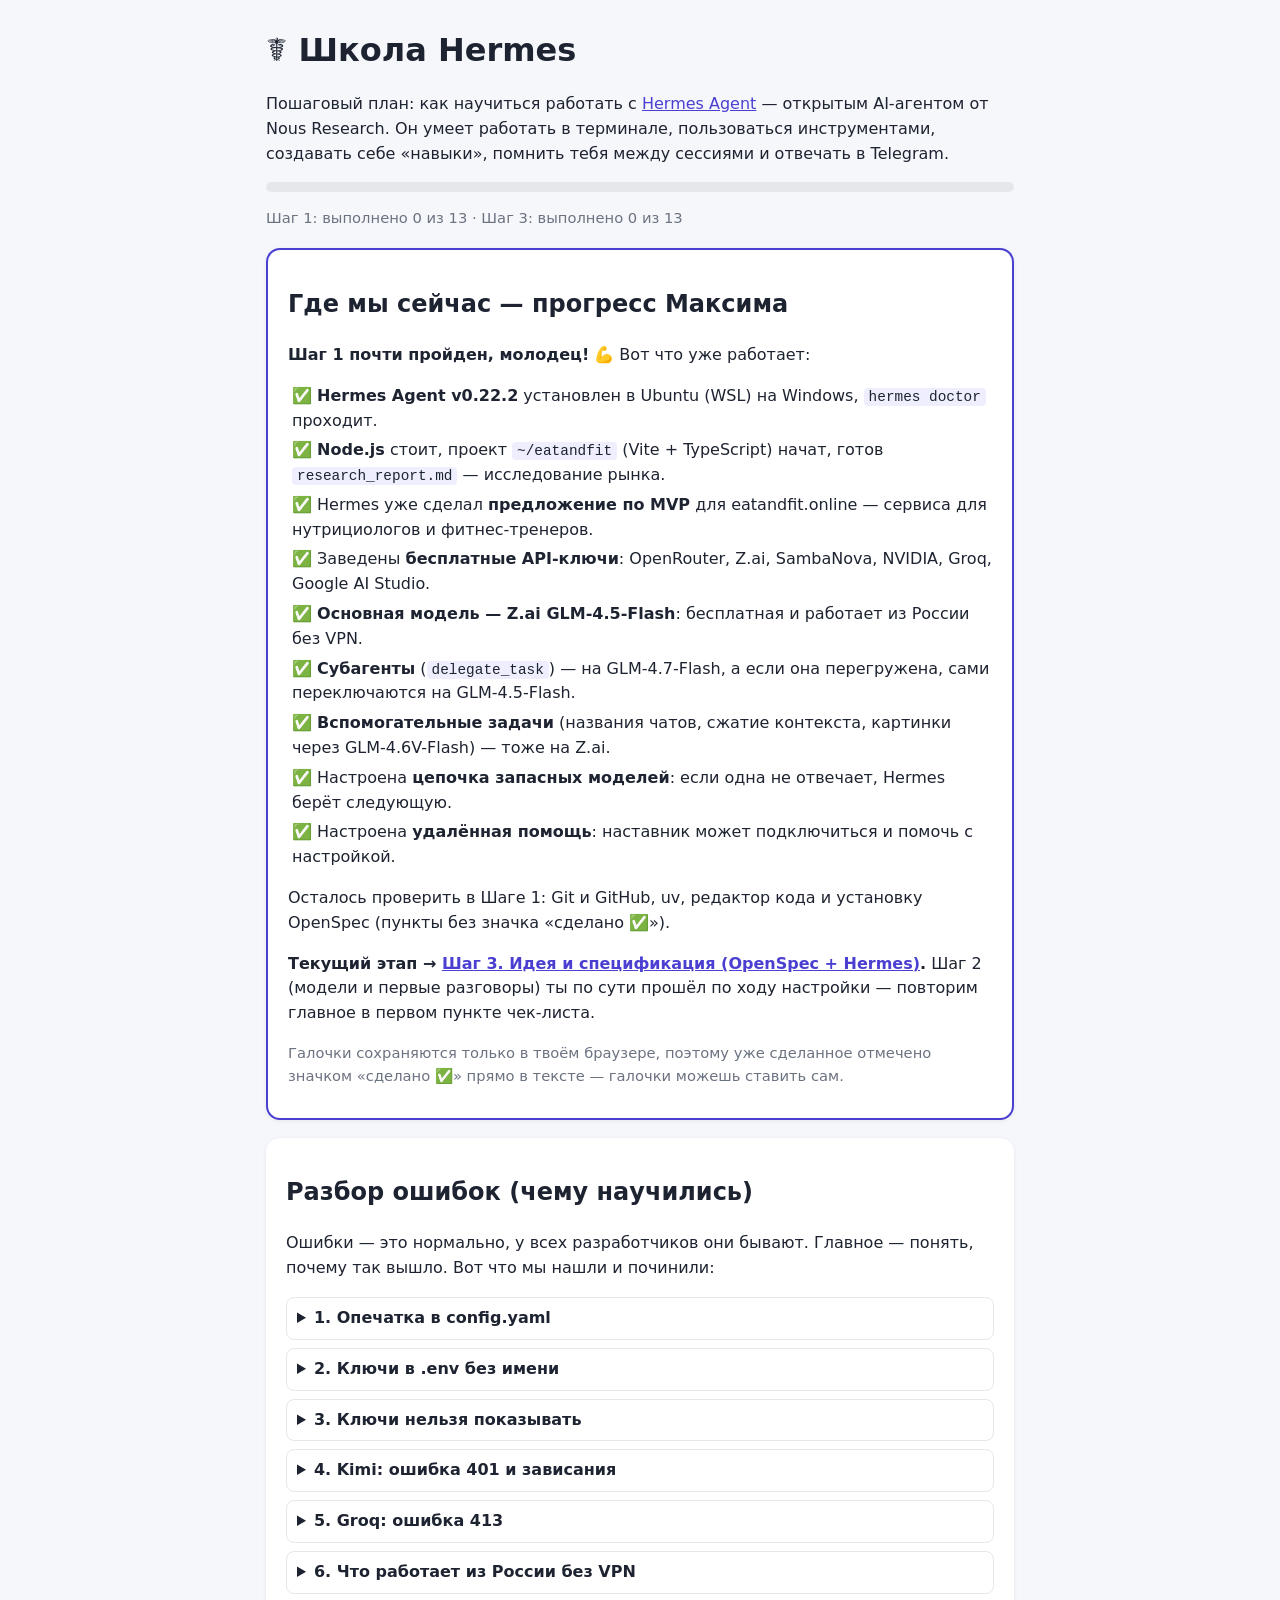
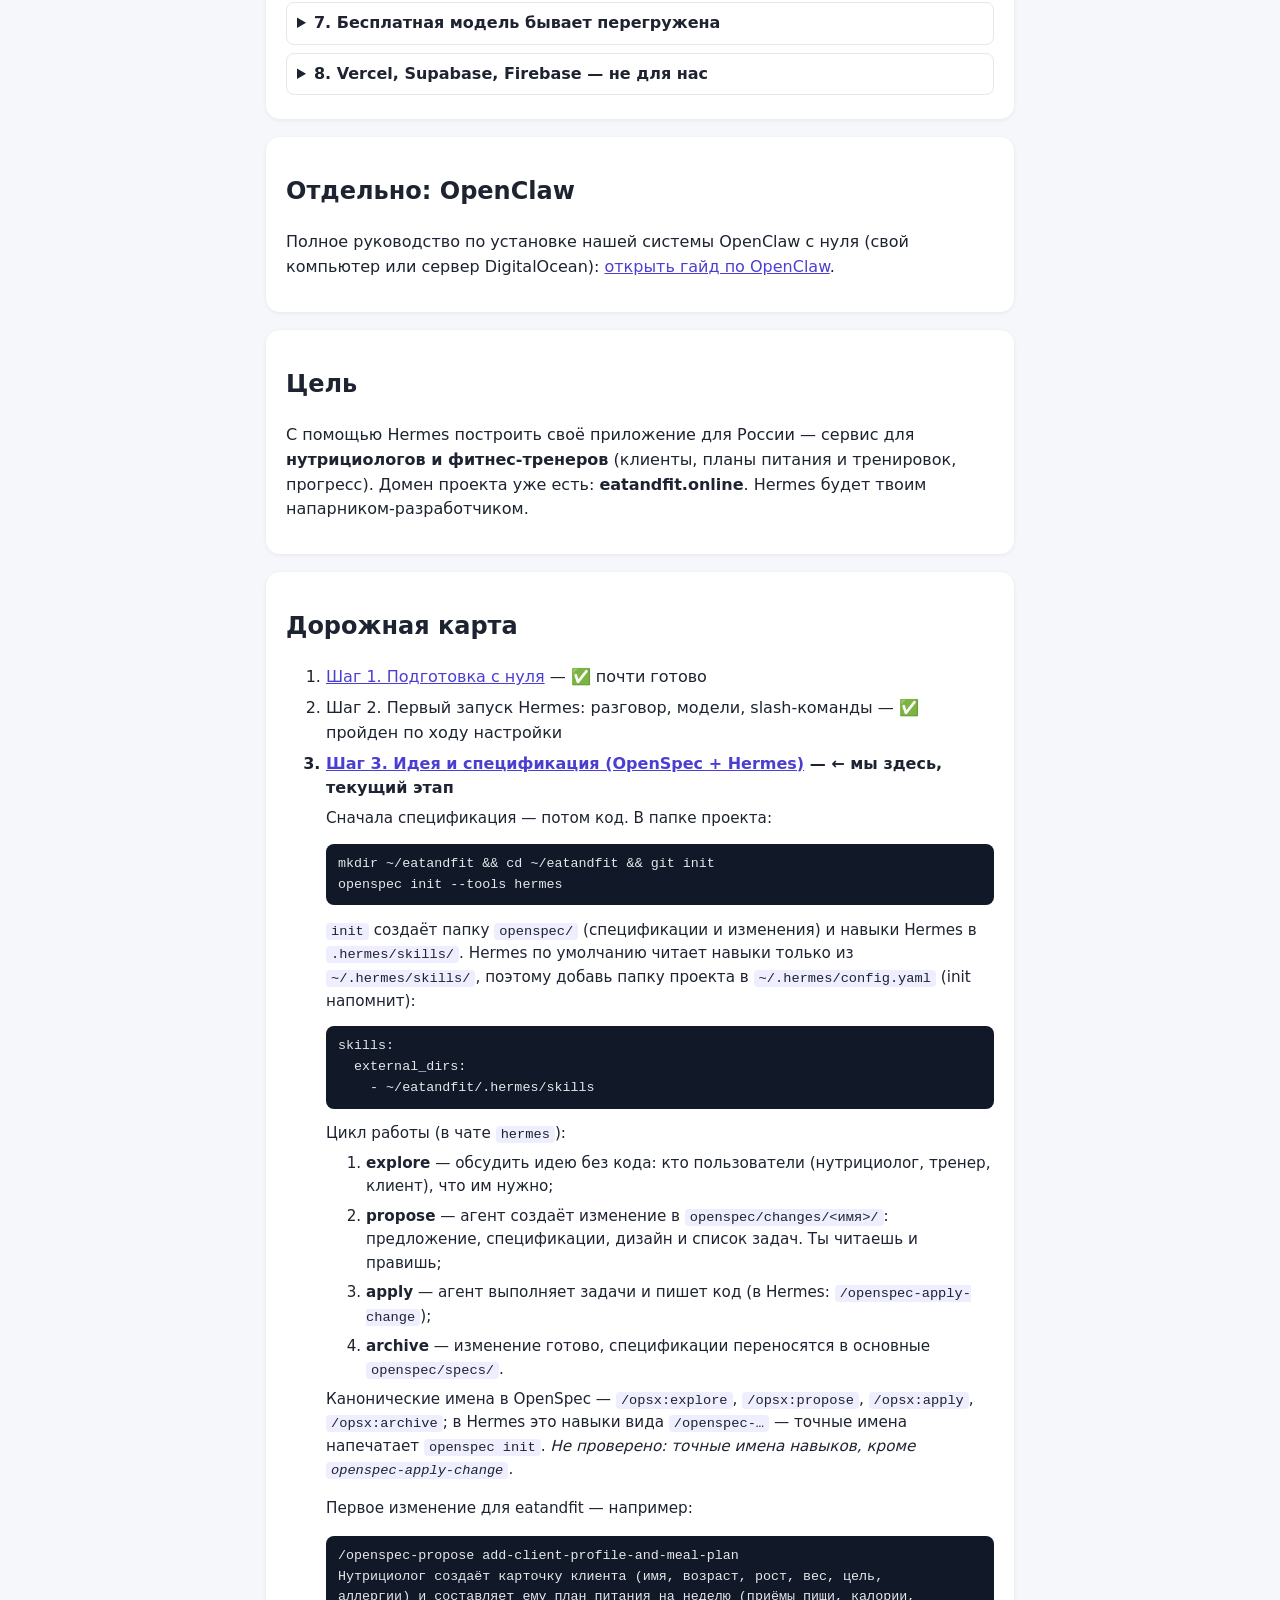
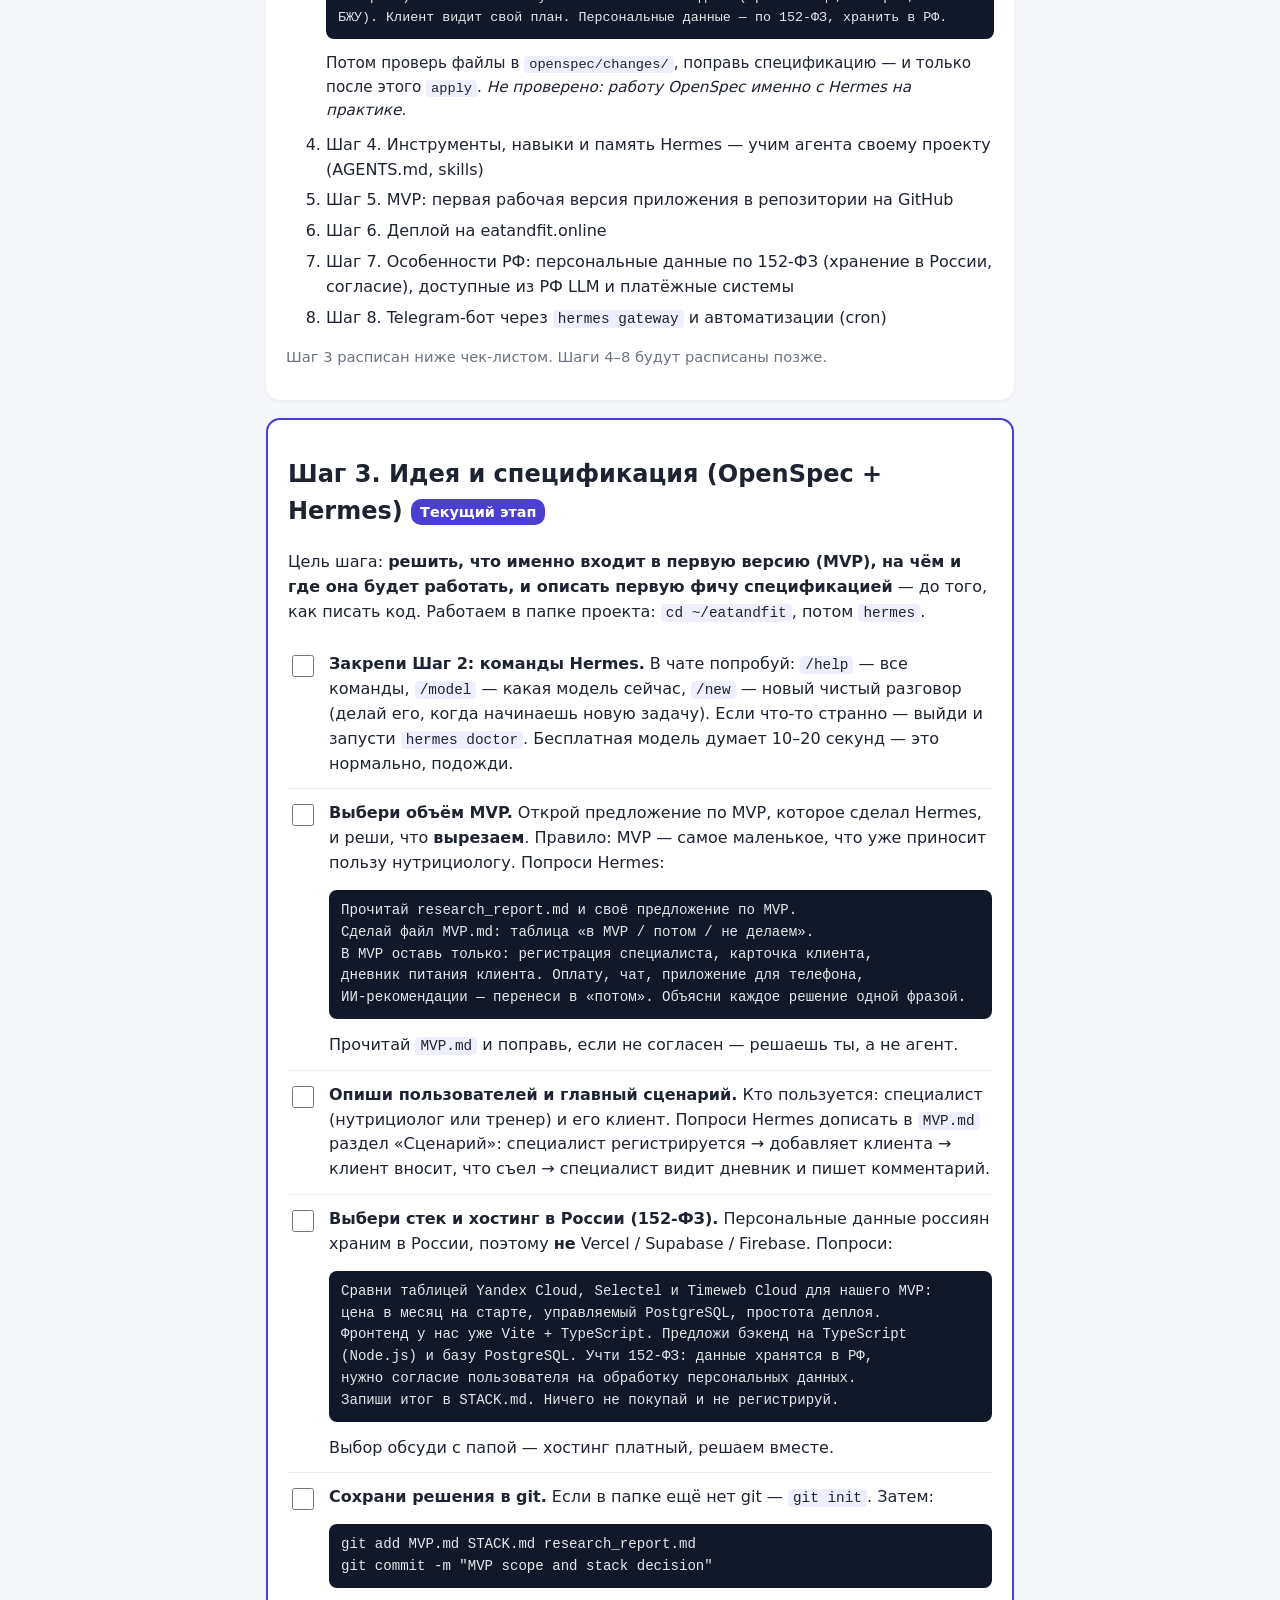
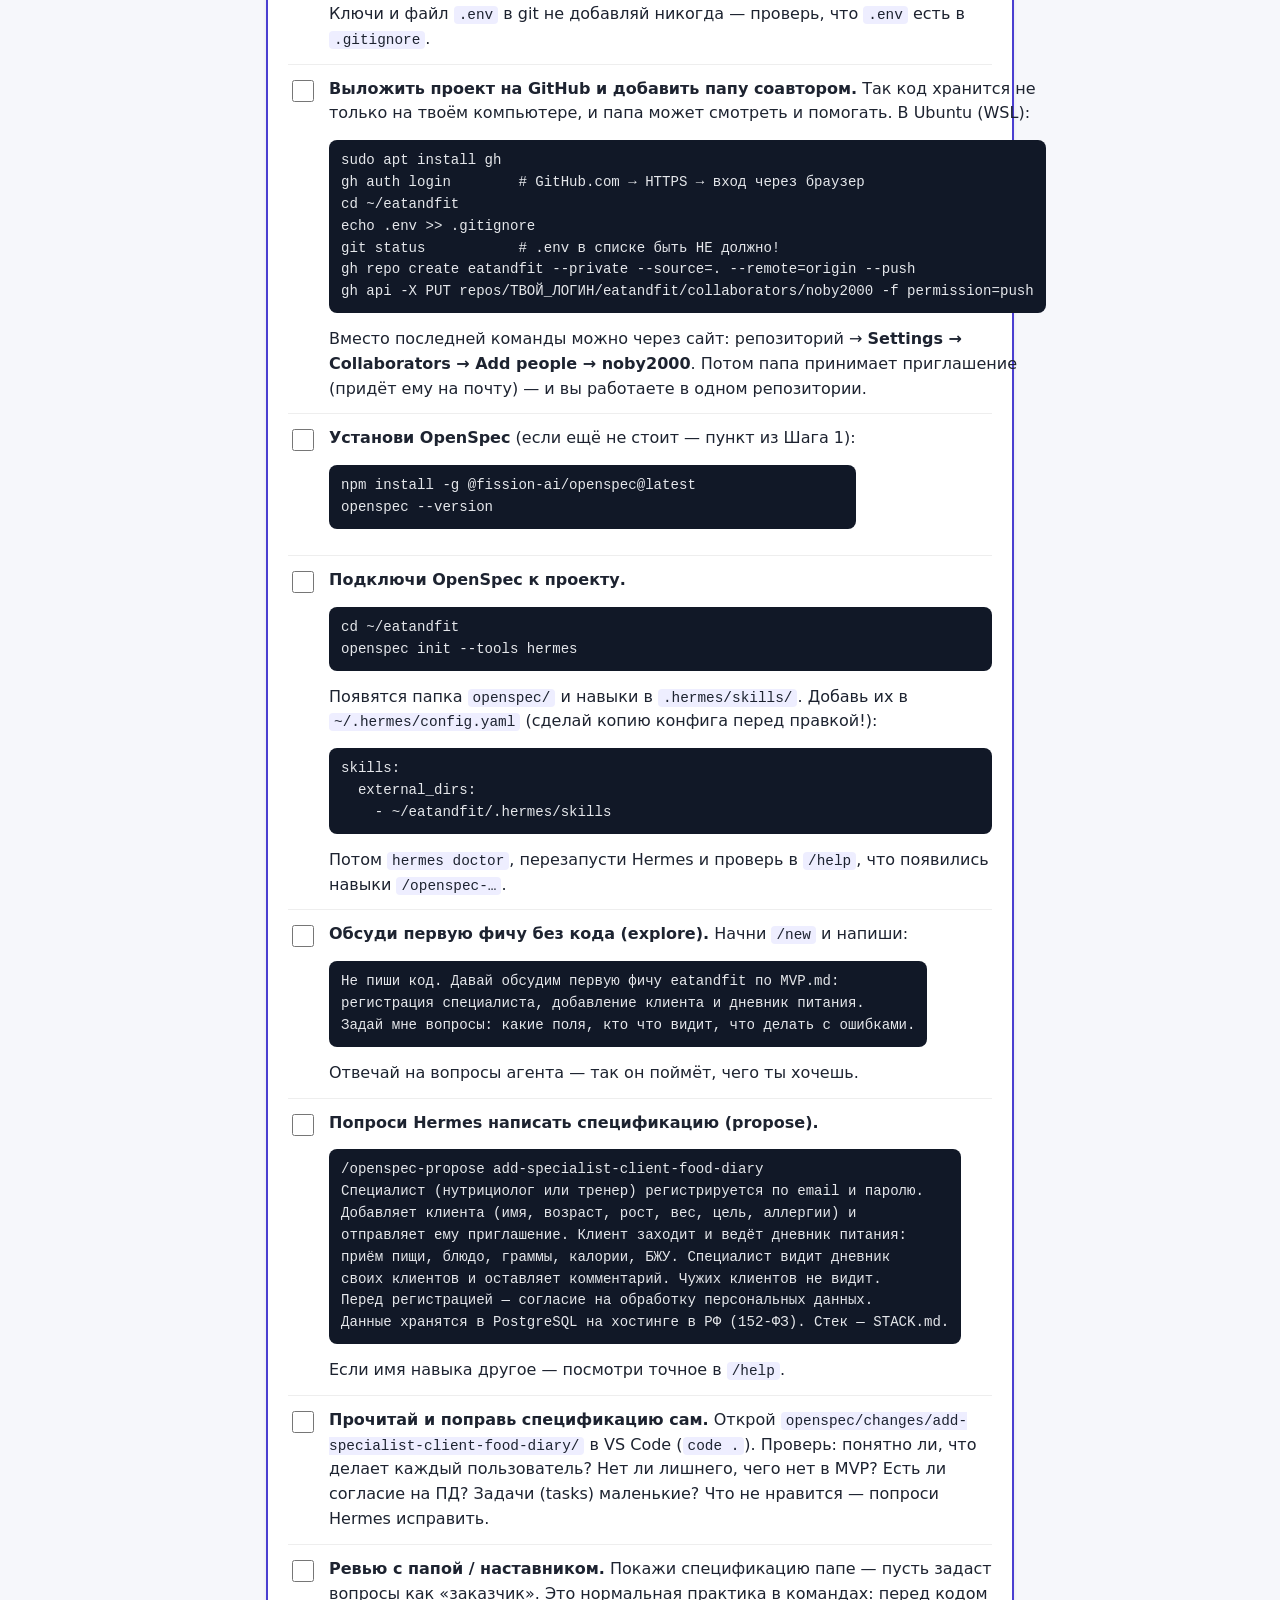
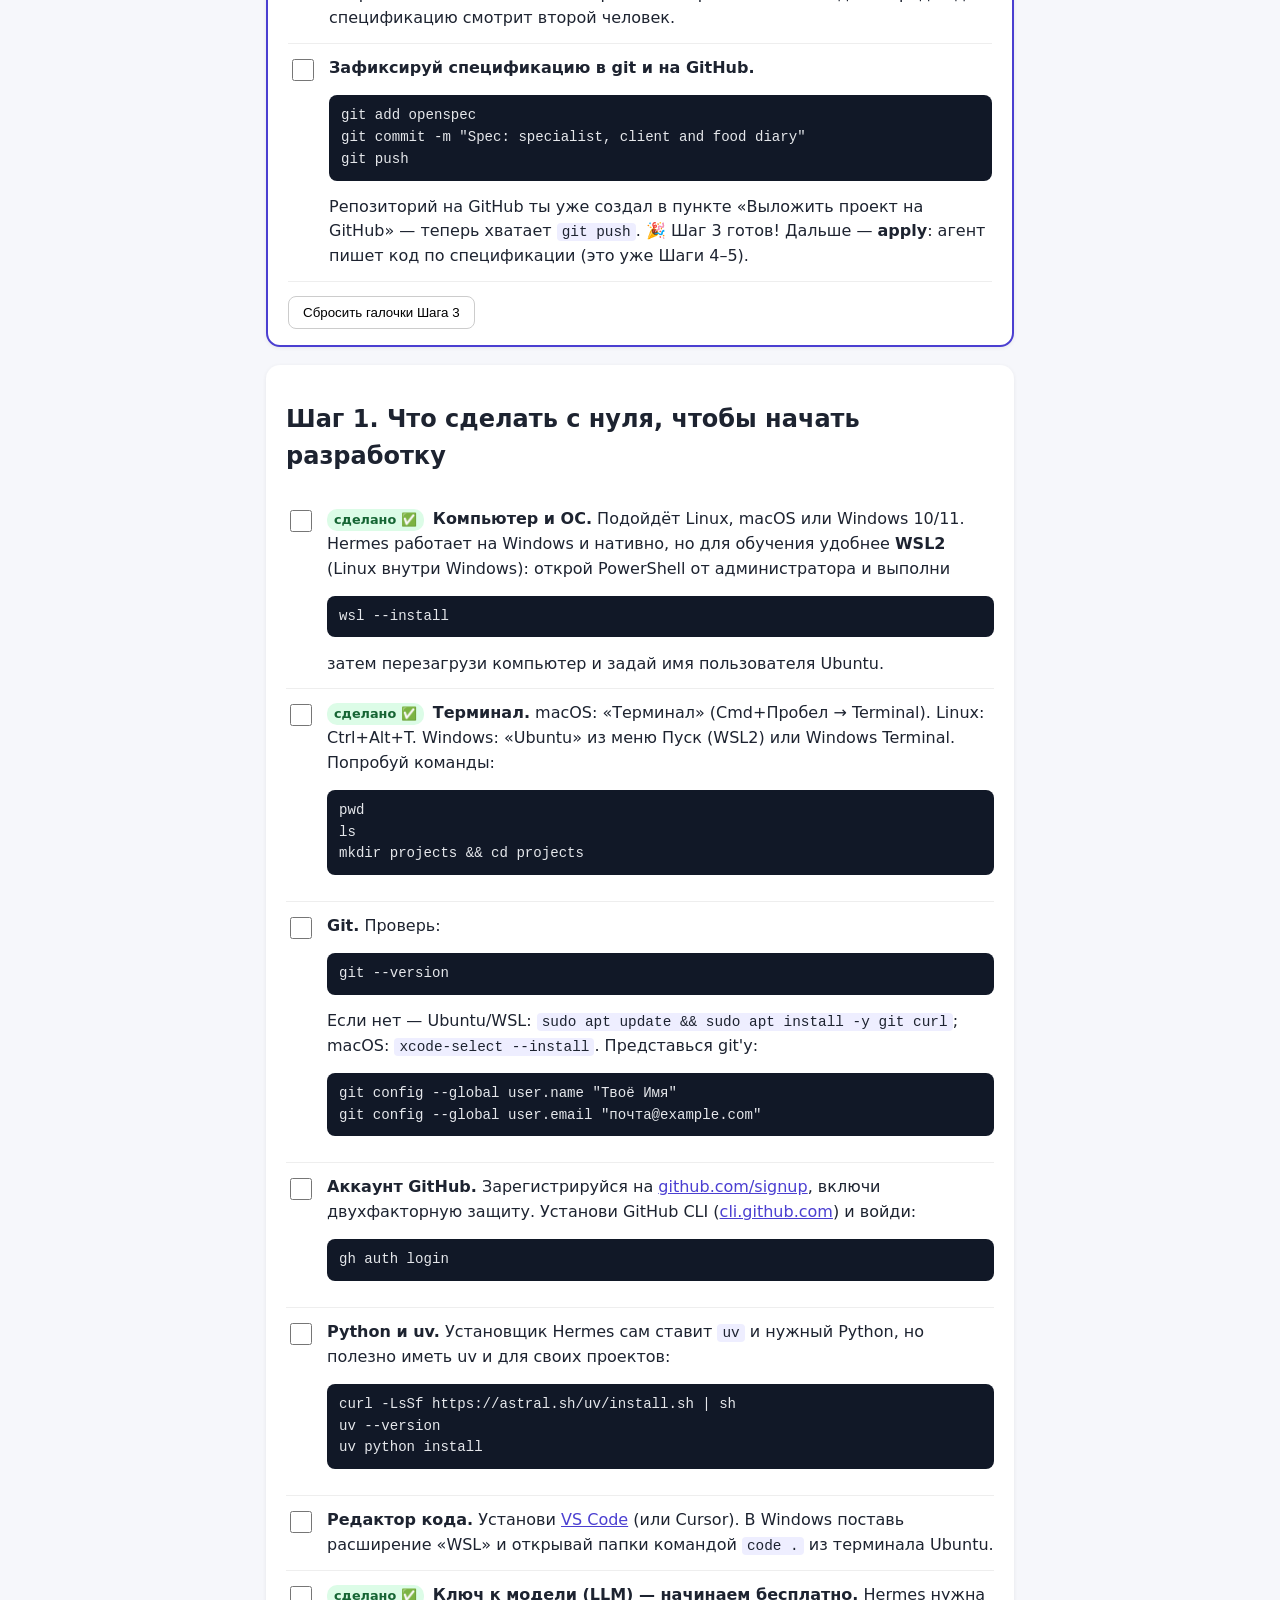
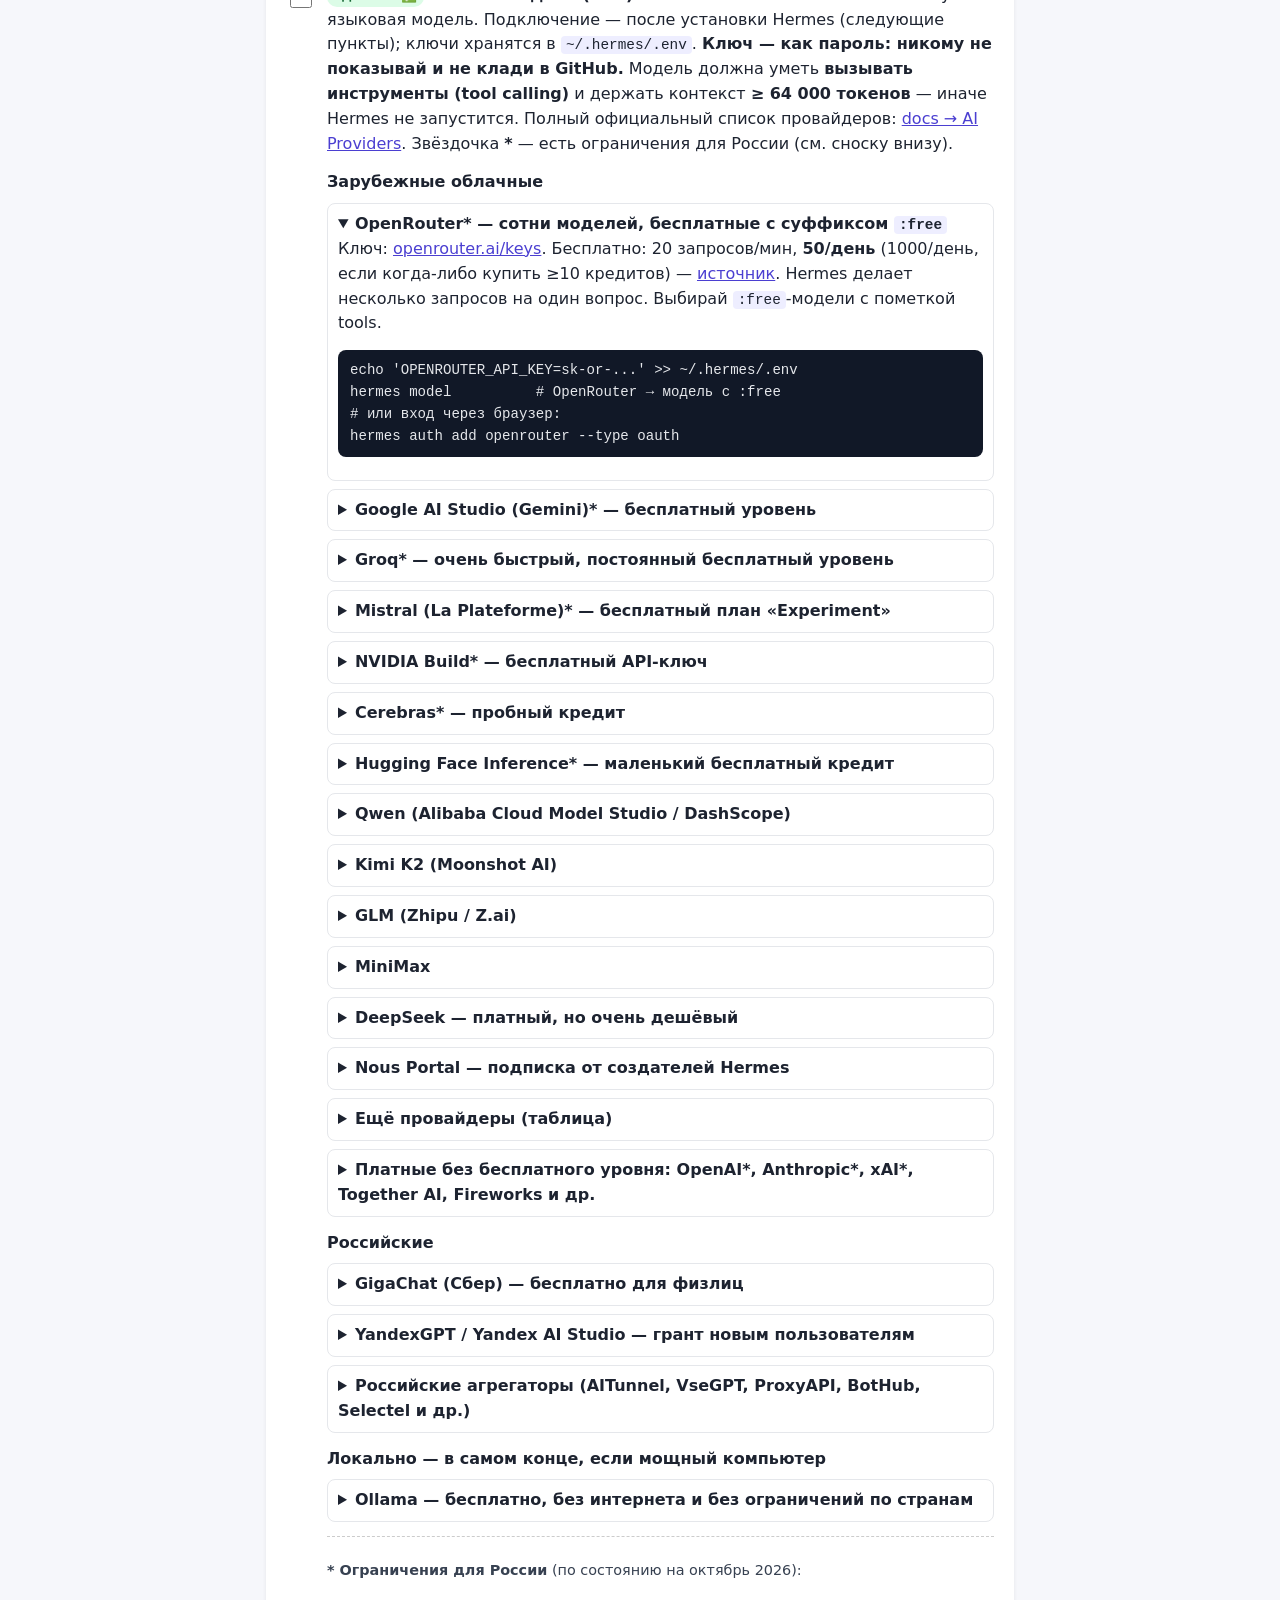
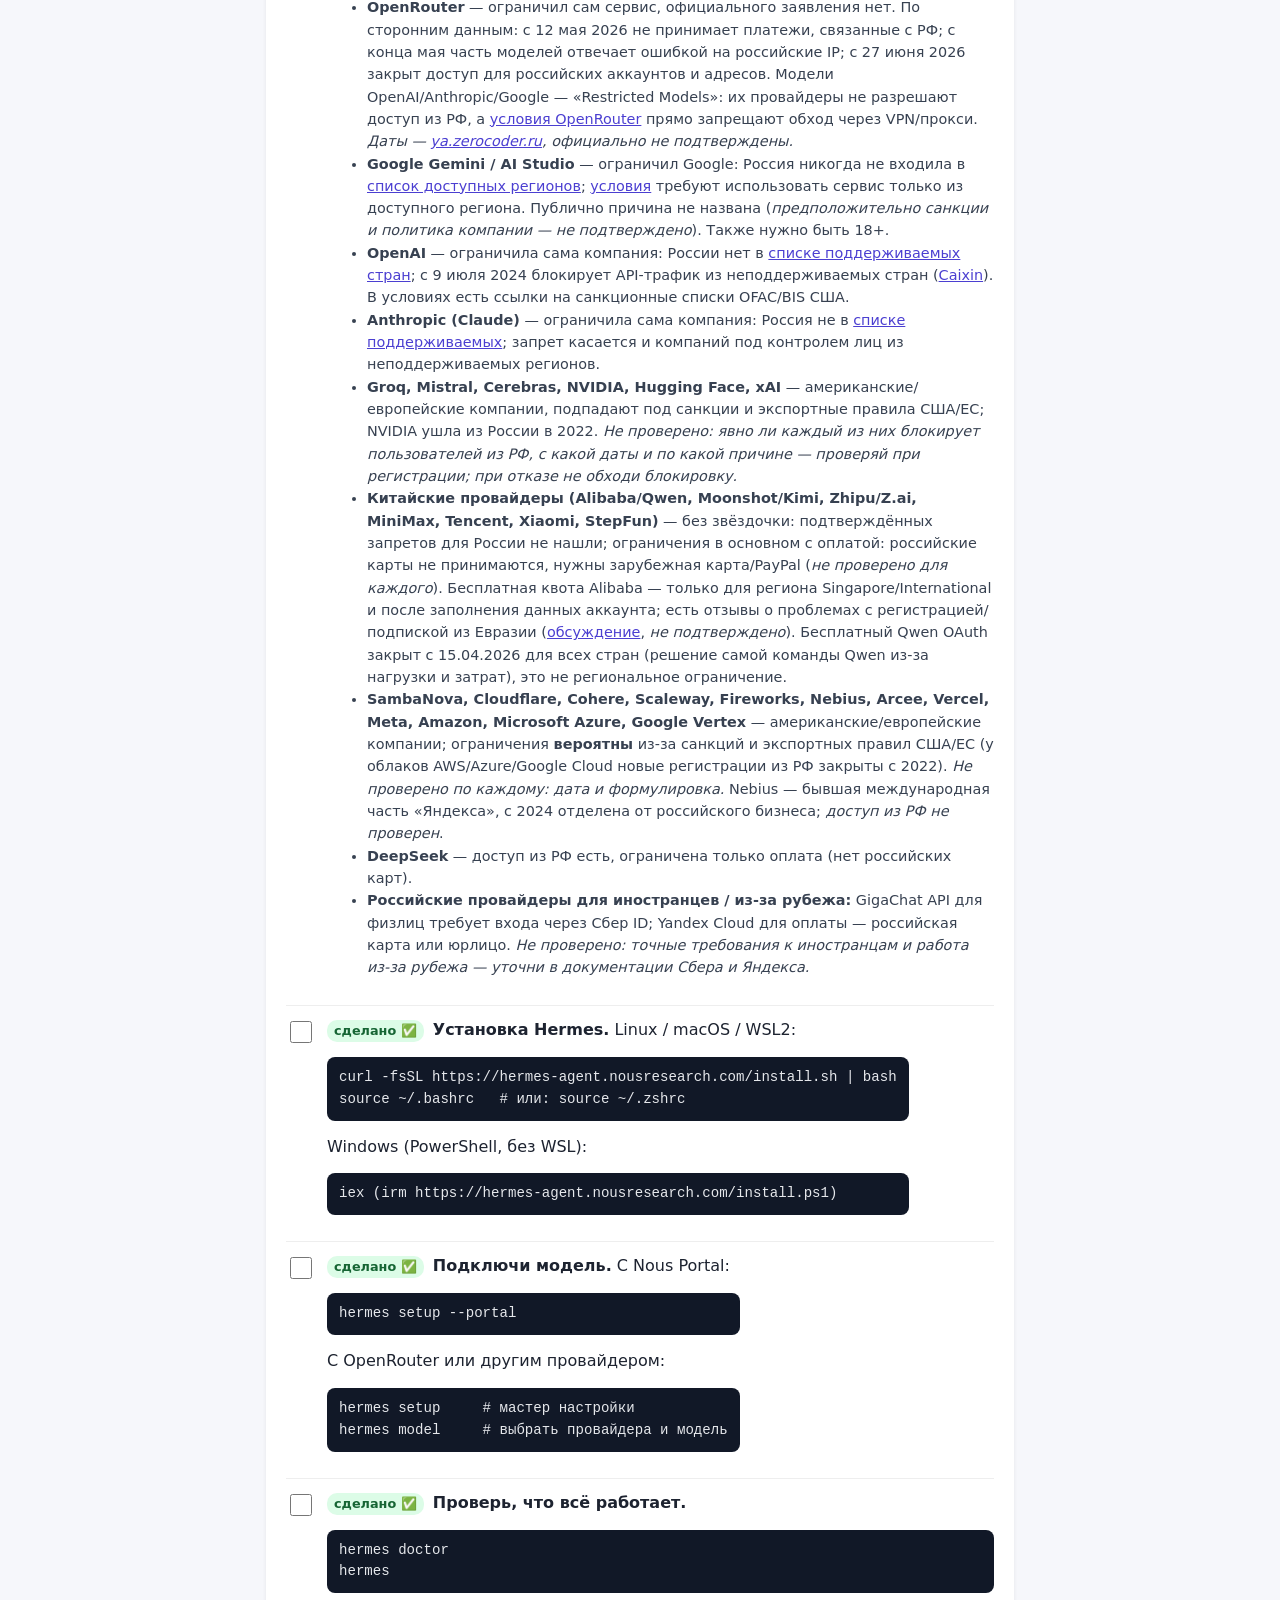
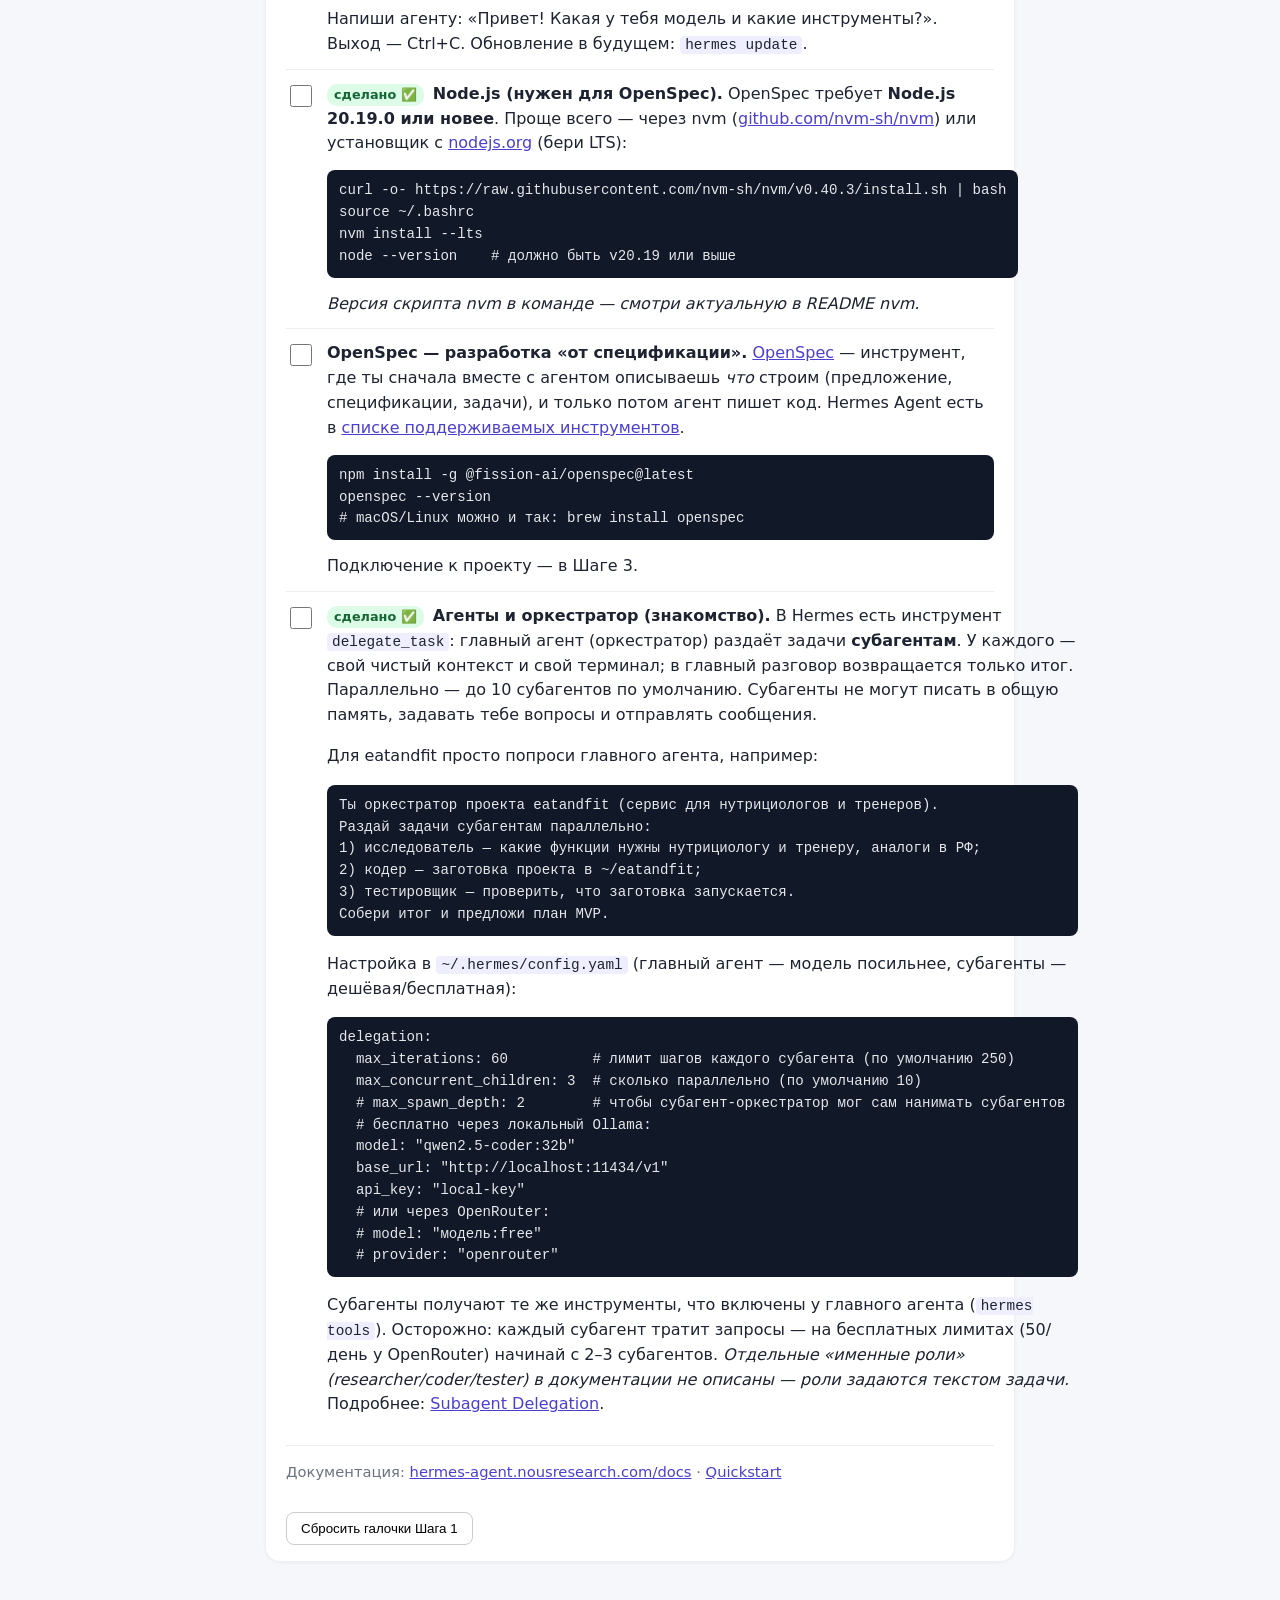
==== commit 3a2411fb: "Step 3: add GitHub + collaborator item" ====
--- a/index.html
+++ b/index.html
@@ -91,6 +91,15 @@
 <label class="task"><input type="checkbox" data-id="s3-git"><div><b>Сохрани решения в git.</b> Если в папке ещё нет git — <code>git init</code>. Затем:
 <pre>git add MVP.md STACK.md research_report.md
 git commit -m "MVP scope and stack decision"</pre> Ключи и файл <code>.env</code> в git не добавляй никогда — проверь, что <code>.env</code> есть в <code>.gitignore</code>.</div></label>
+<label class="task"><input type="checkbox" data-id="s3-github"><div><b>Выложить проект на GitHub и добавить папу соавтором.</b> Так код хранится не только на твоём компьютере, и папа может смотреть и помогать. В Ubuntu (WSL):
+<pre>sudo apt install gh
+gh auth login        # GitHub.com → HTTPS → вход через браузер
+cd ~/eatandfit
+echo .env >> .gitignore
+git status           # .env в списке быть НЕ должно!
+gh repo create eatandfit --private --source=. --remote=origin --push
+gh api -X PUT repos/ТВОЙ_ЛОГИН/eatandfit/collaborators/noby2000 -f permission=push</pre>
+Вместо последней команды можно через сайт: репозиторий → <b>Settings → Collaborators → Add people → noby2000</b>. Потом папа принимает приглашение (придёт ему на почту) — и вы работаете в одном репозитории.</div></label>
 <label class="task"><input type="checkbox" data-id="s3-osinst"><div><b>Установи OpenSpec</b> (если ещё не стоит — пункт из Шага 1): <pre>npm install -g @fission-ai/openspec@latest
 openspec --version</pre></div></label>
 <label class="task"><input type="checkbox" data-id="s3-osinit"><div><b>Подключи OpenSpec к проекту.</b> <pre>cd ~/eatandfit
@@ -118,8 +127,7 @@
 <label class="task"><input type="checkbox" data-id="s3-commit"><div><b>Зафиксируй спецификацию в git и на GitHub.</b>
 <pre>git add openspec
 git commit -m "Spec: specialist, client and food diary"
-gh repo create eatandfit --private --source=. --push   # первый раз
-git push                                               # дальше</pre>
+git push</pre> Репозиторий на GitHub ты уже создал в пункте «Выложить проект на GitHub» — теперь хватает <code>git push</code>.
 🎉 Шаг 3 готов! Дальше — <b>apply</b>: агент пишет код по спецификации (это уже Шаги 4–5).</div></label>
 <button id="reset3" class="reset" data-p="s3-">Сбросить галочки Шага 3</button>
 </section>
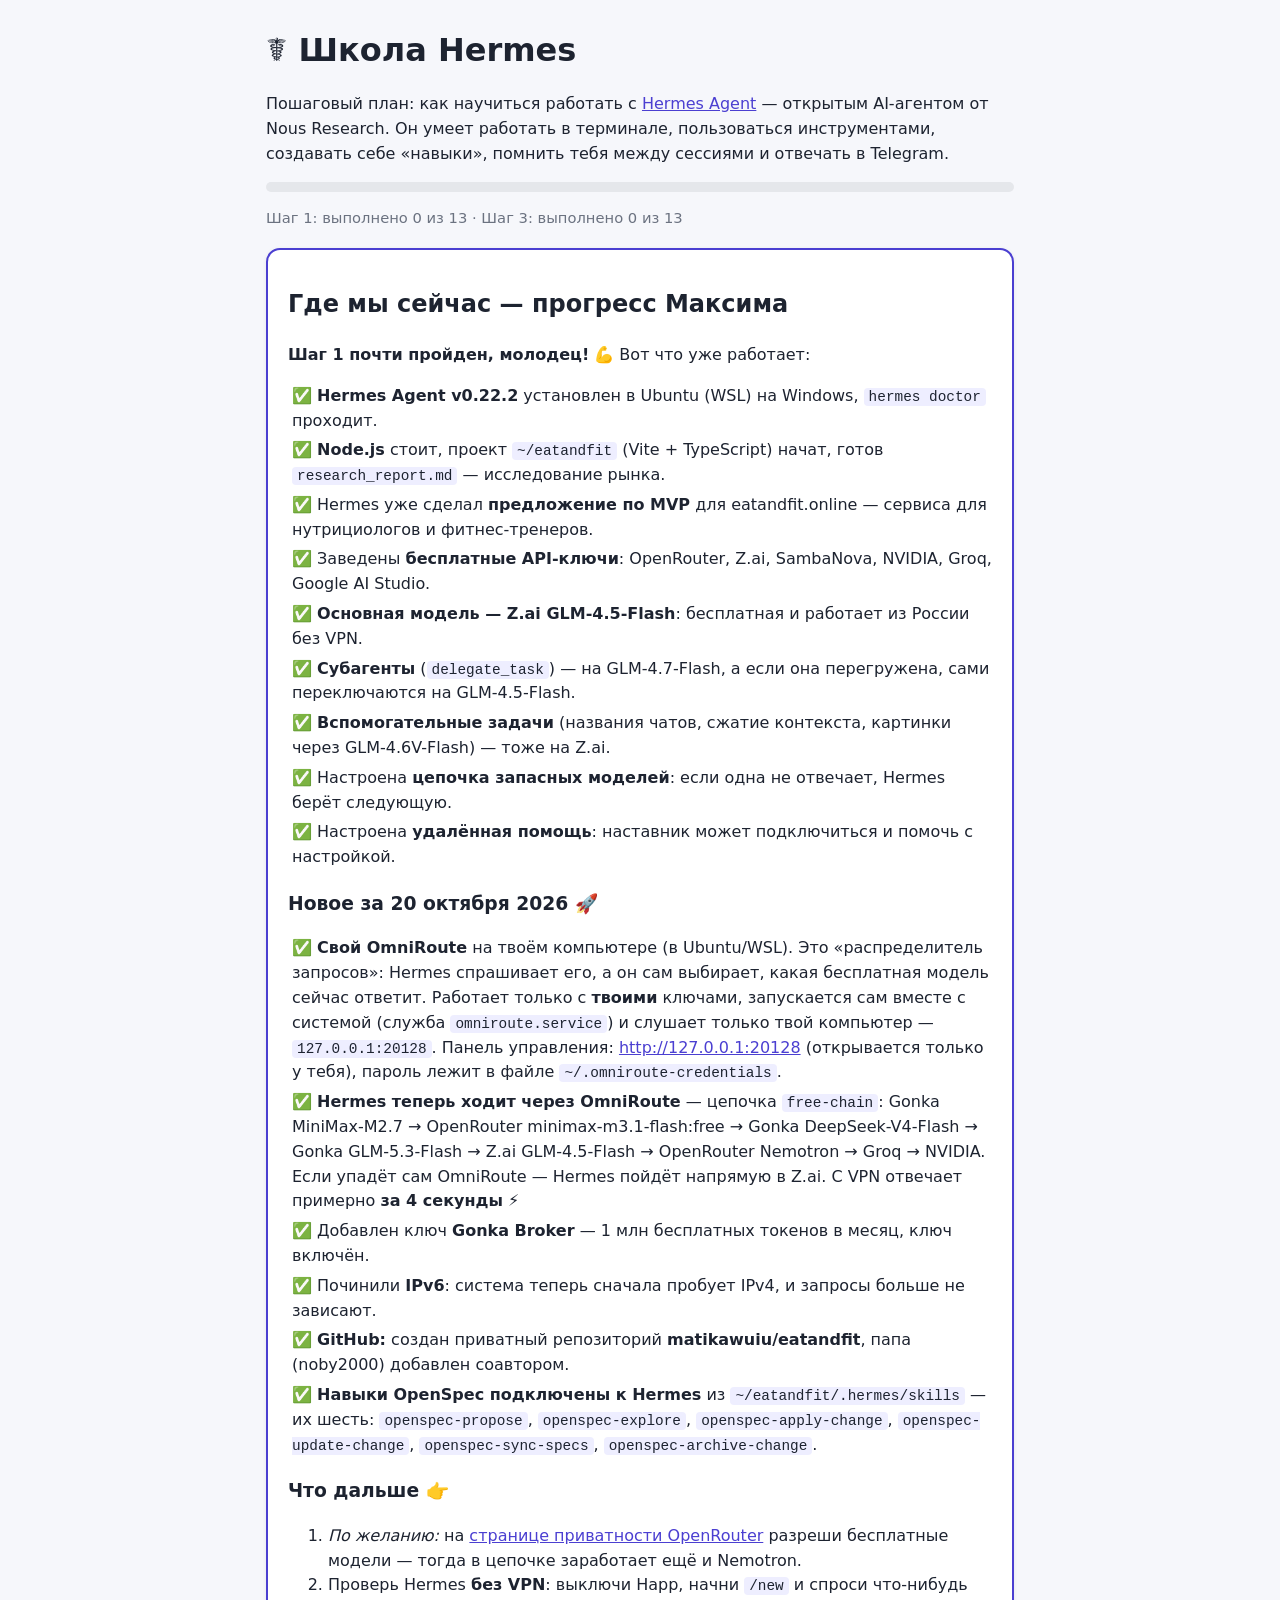
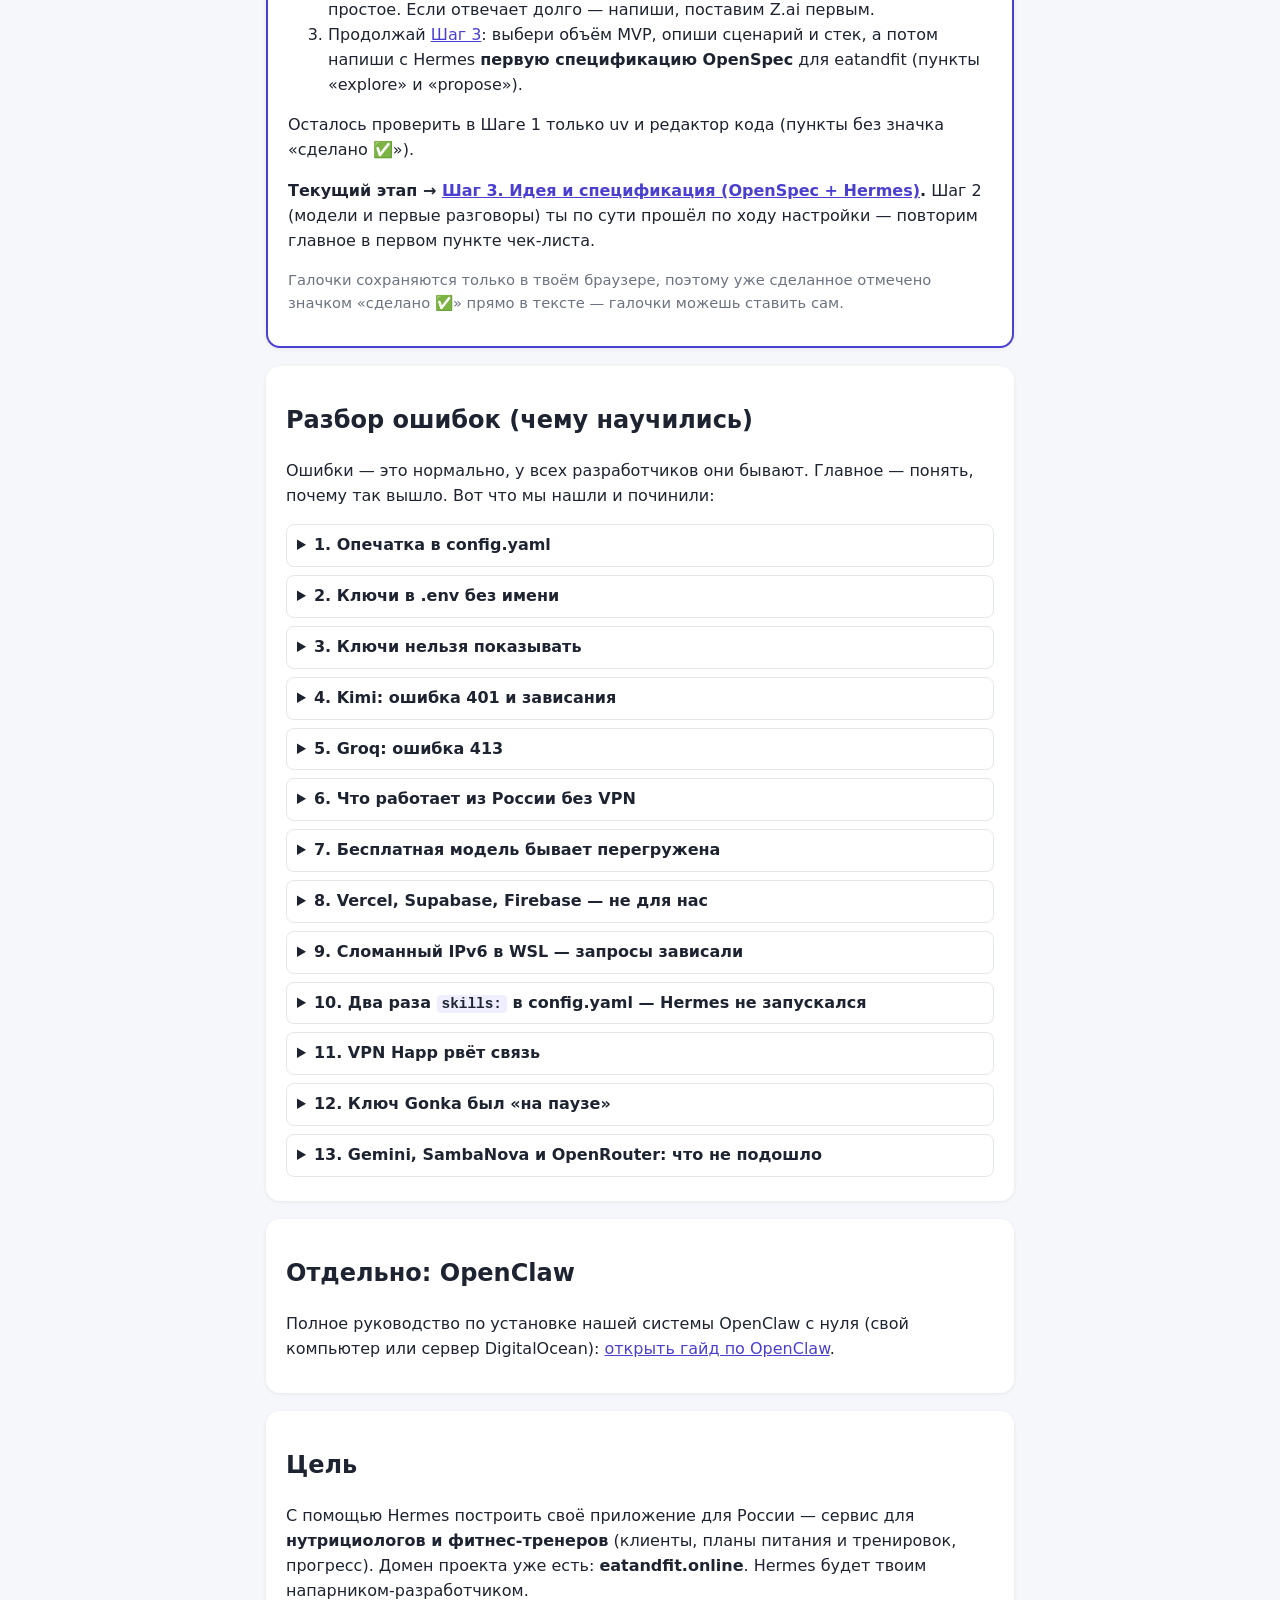
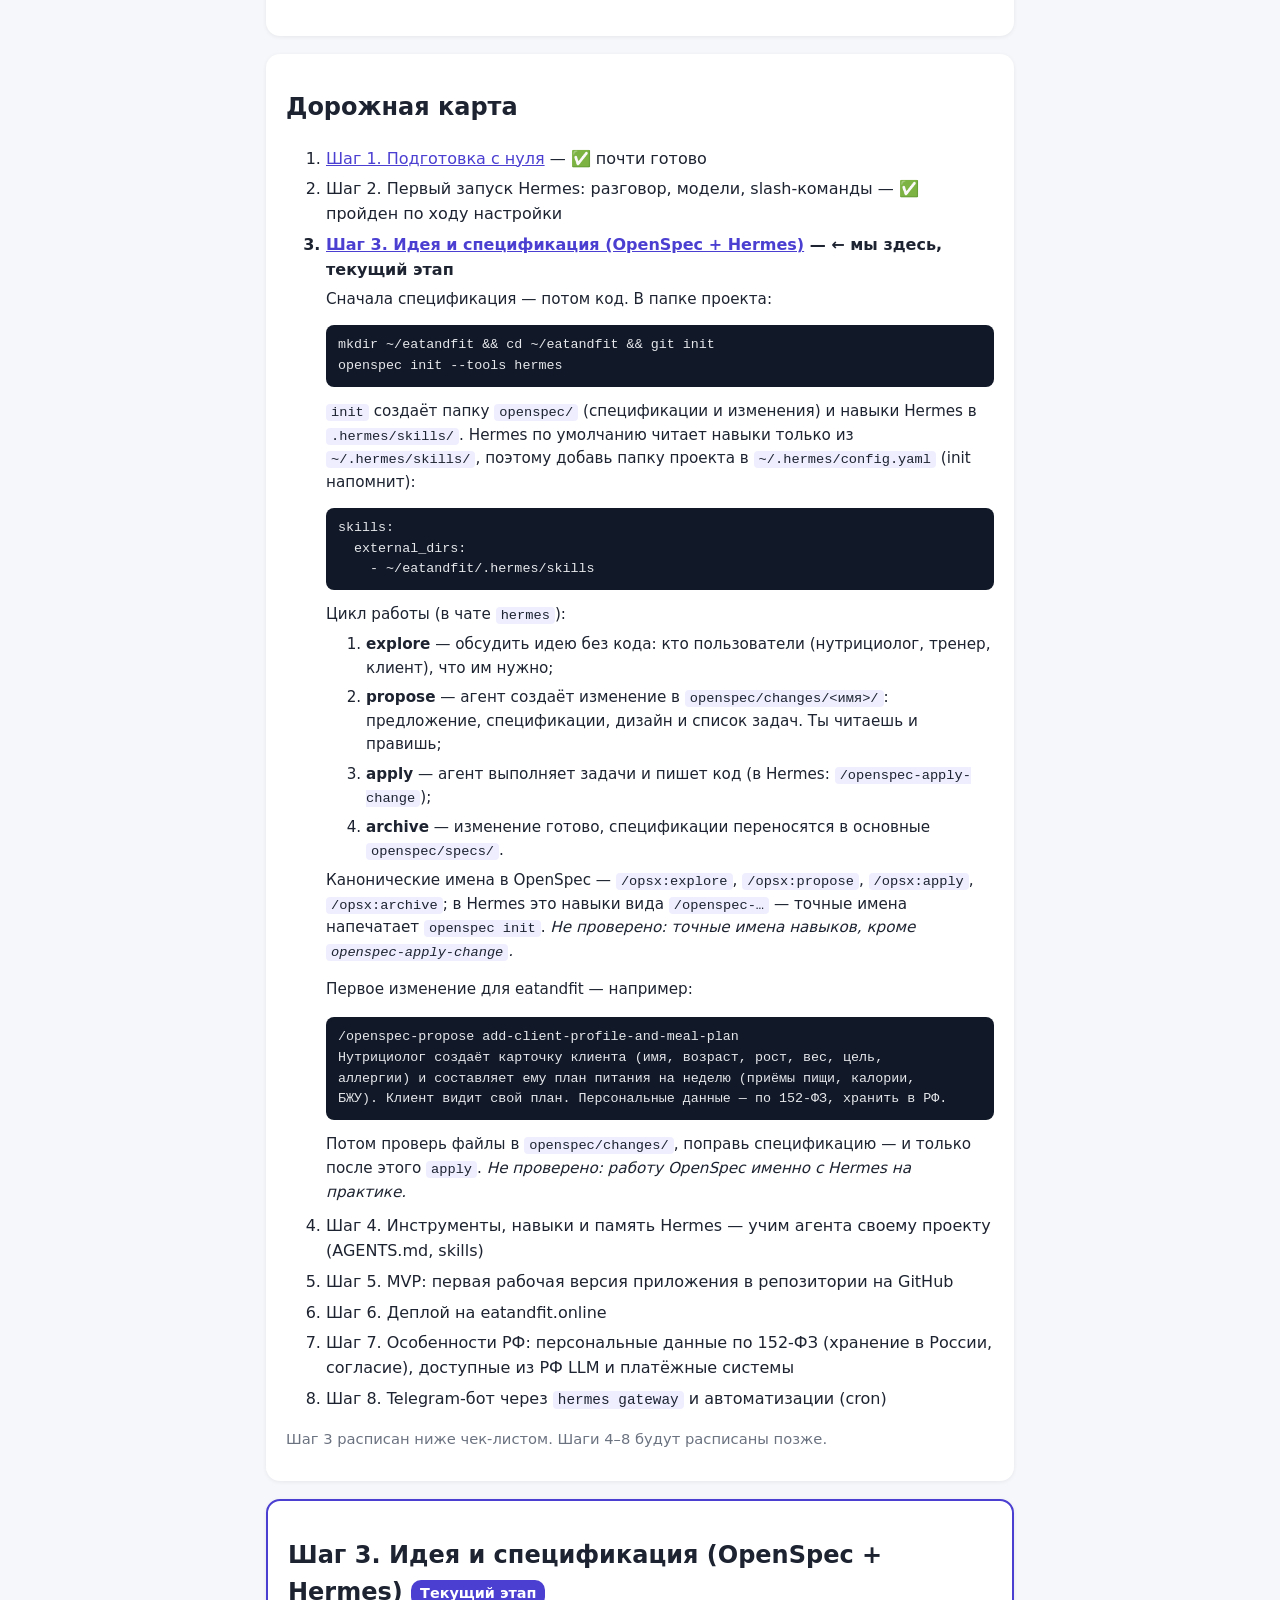
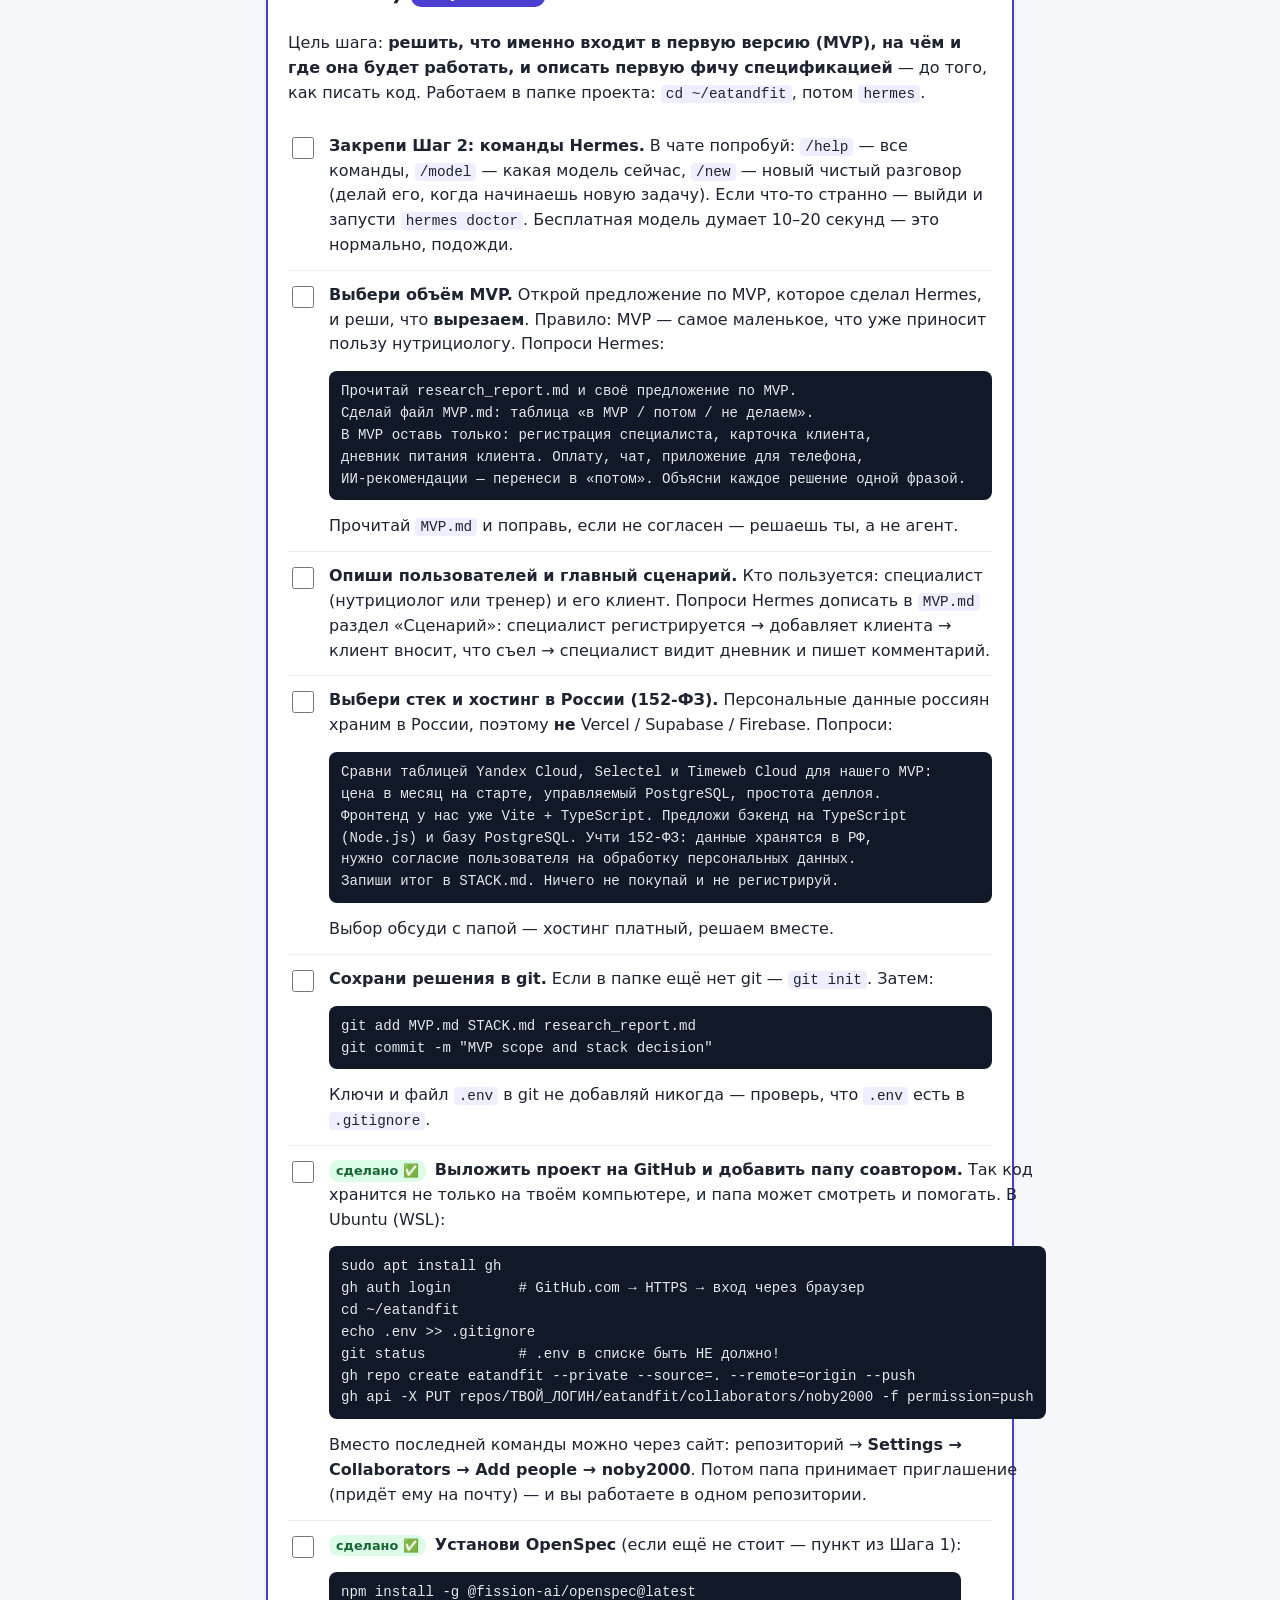
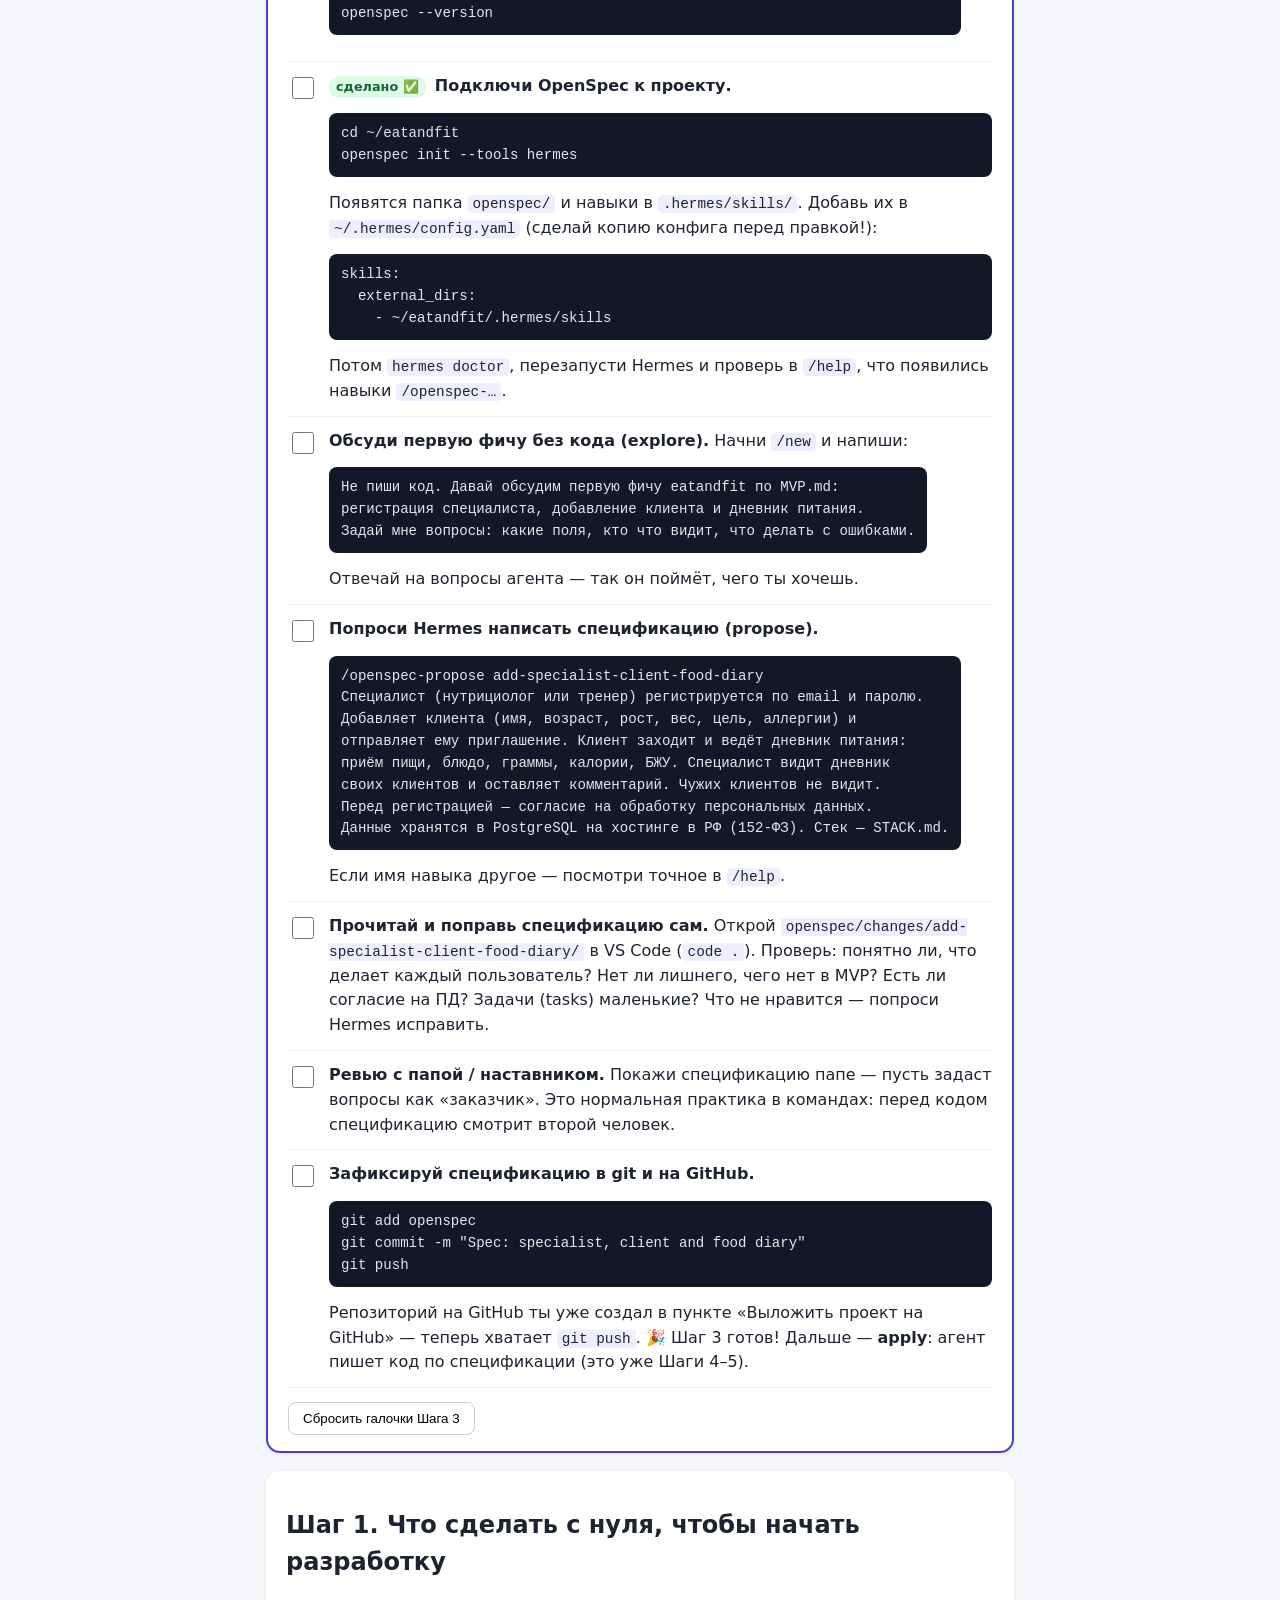
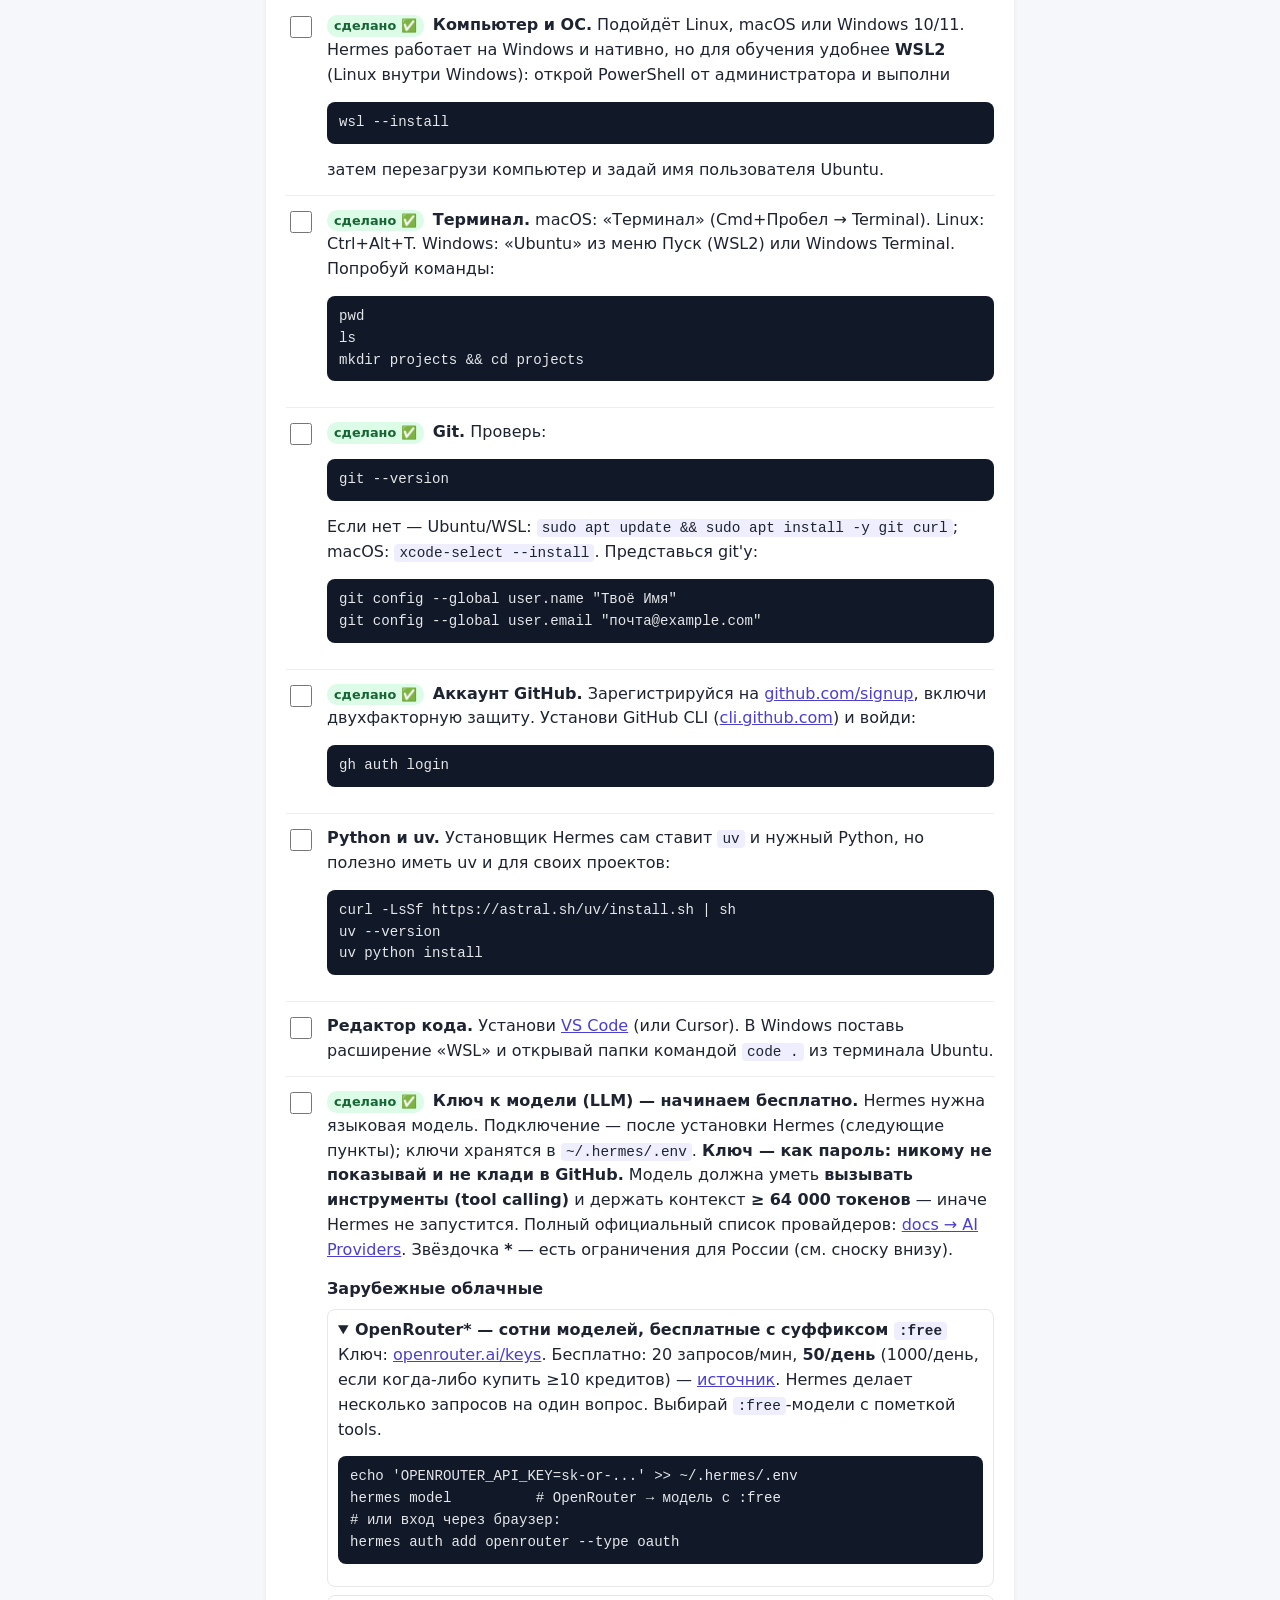
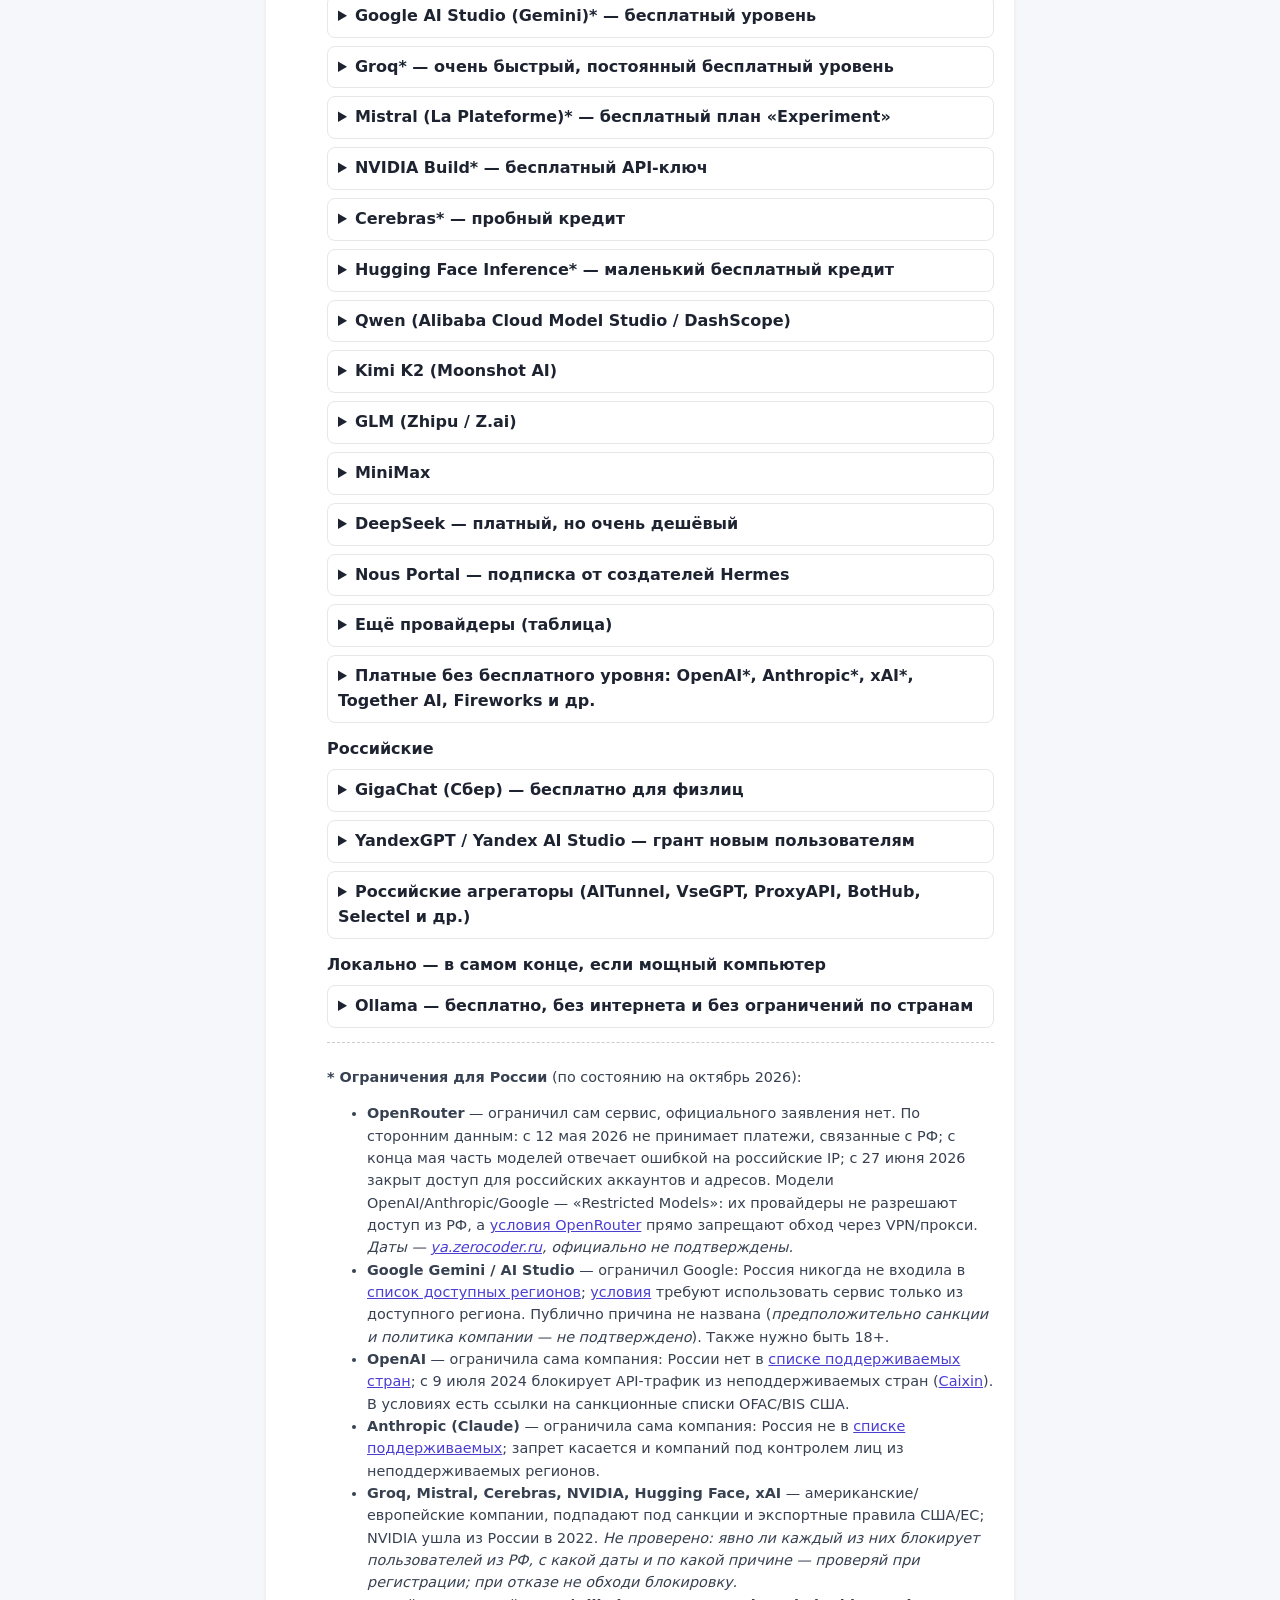
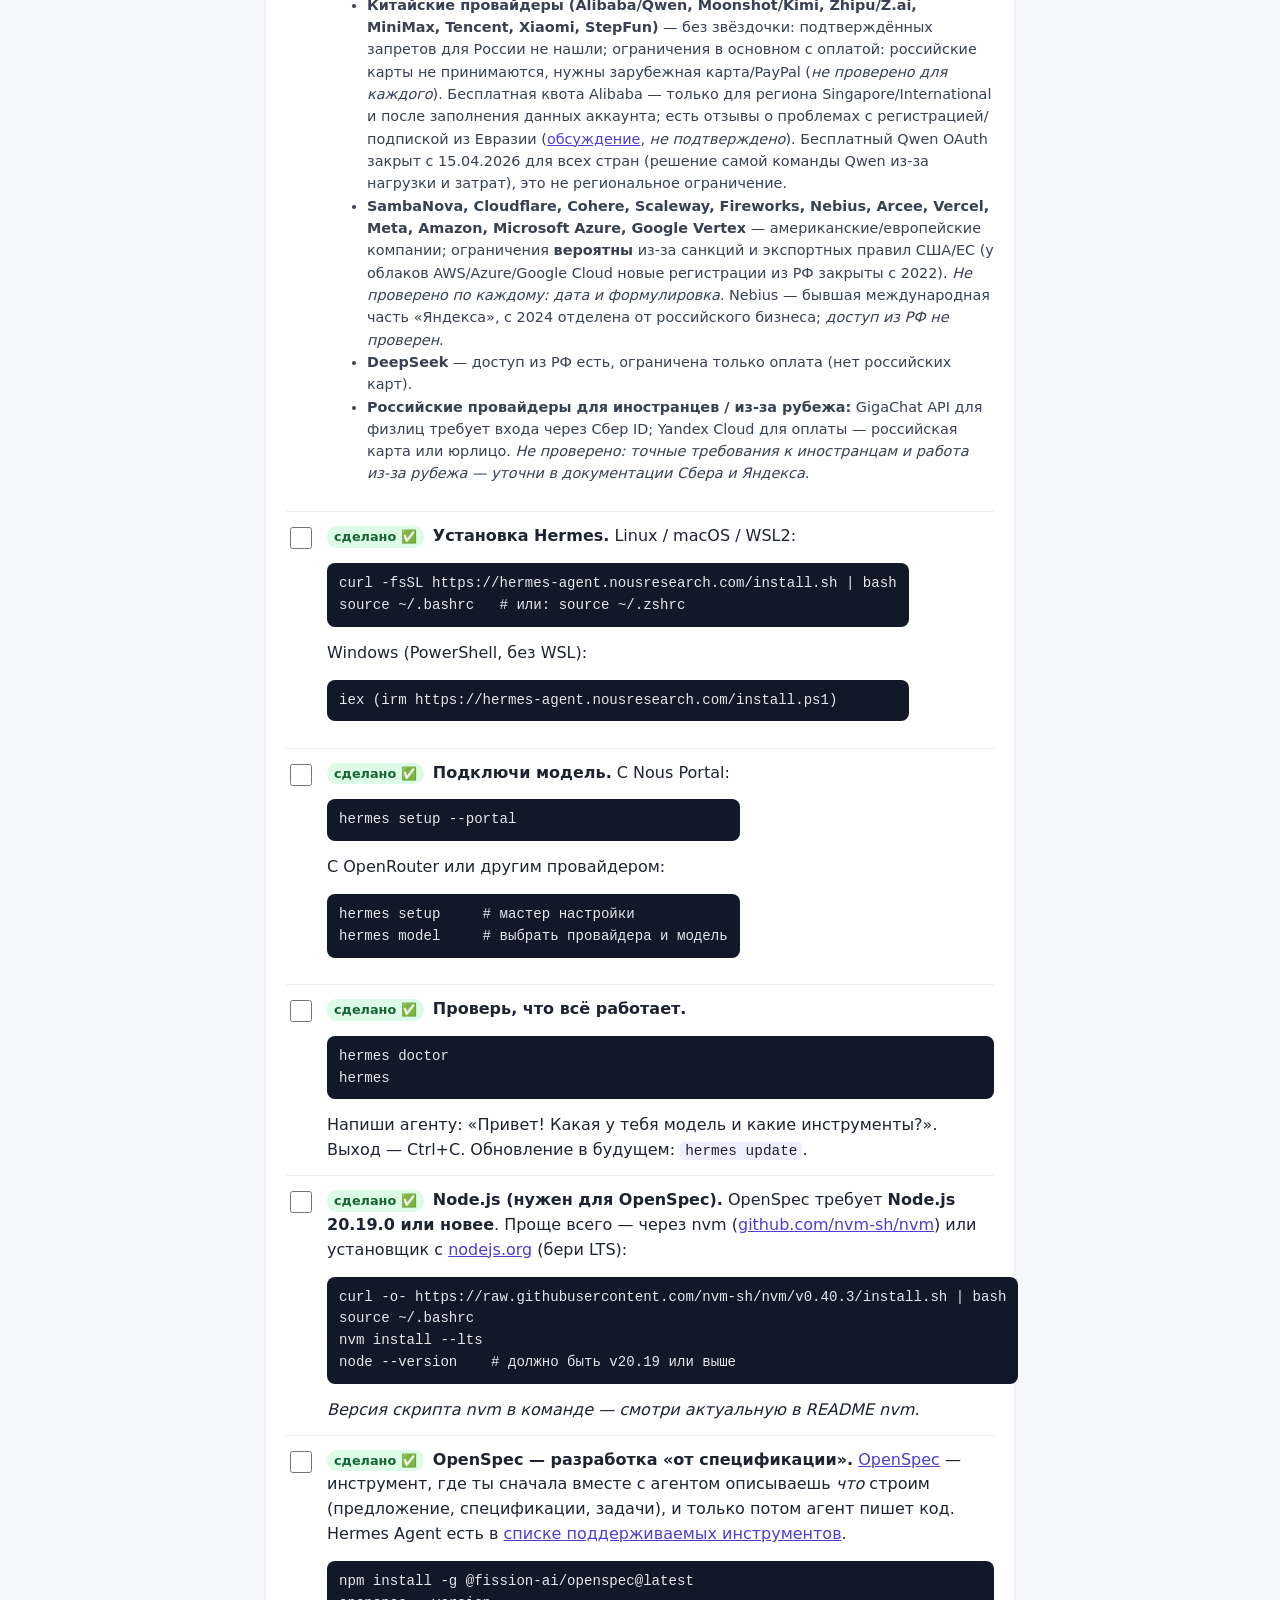
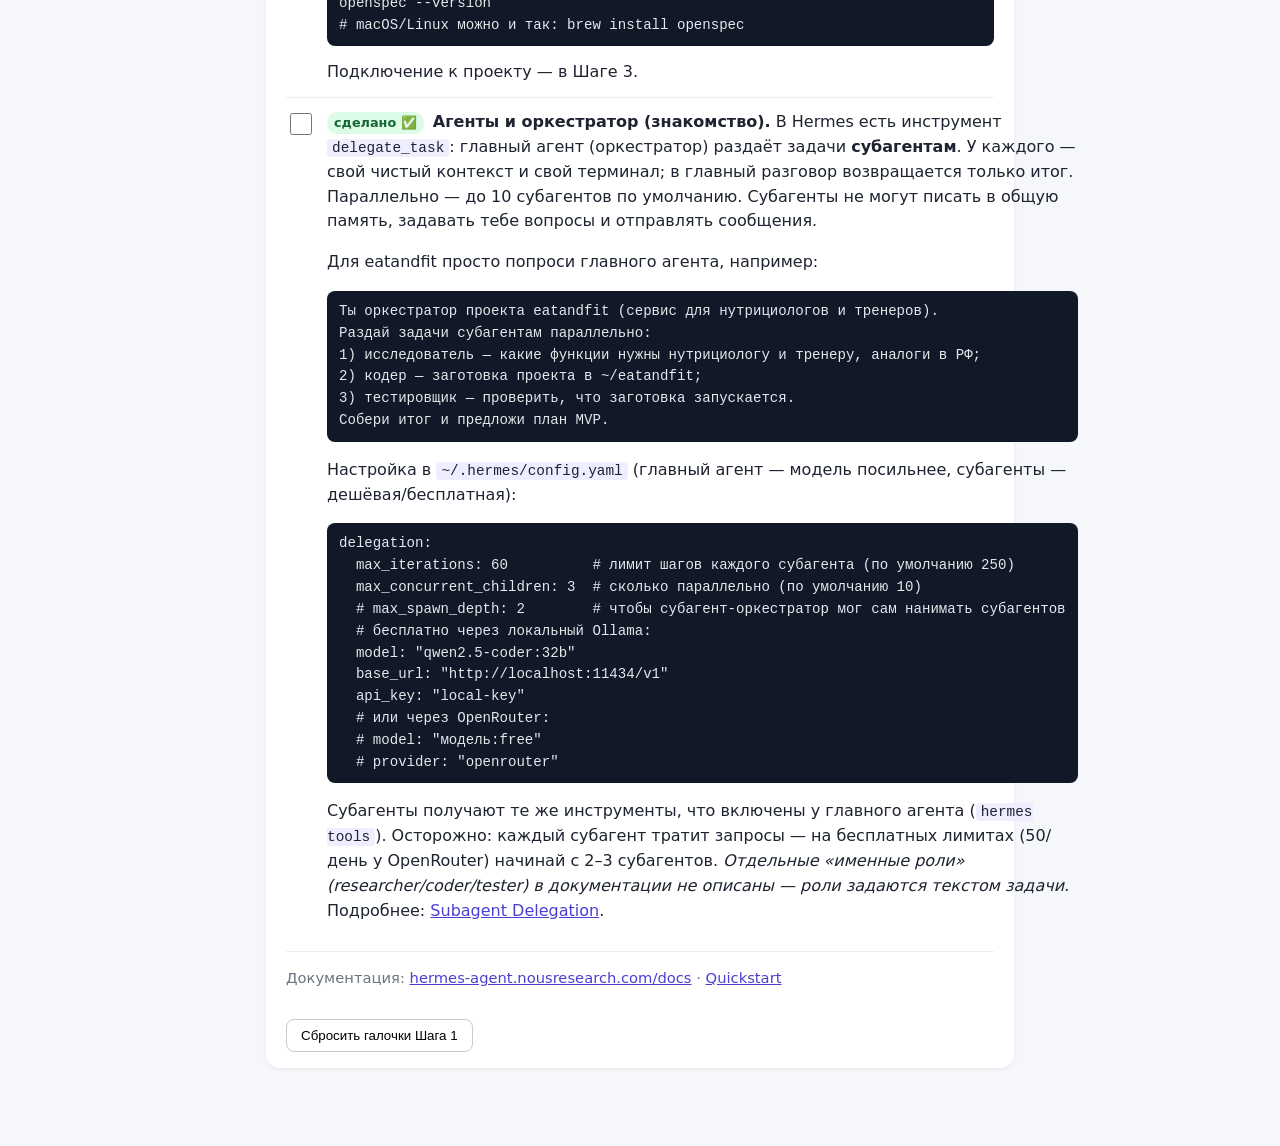
==== commit aa61abaa: "Progress 20 Oct: own OmniRoute, Gonka, IPv6 fix, GitHub repo, OpenSpec skills; lessons 9-13" ====
--- a/index.html
+++ b/index.html
@@ -19,7 +19,22 @@
 <li>✅ Настроена <b>цепочка запасных моделей</b>: если одна не отвечает, Hermes берёт следующую.</li>
 <li>✅ Настроена <b>удалённая помощь</b>: наставник может подключиться и помочь с настройкой.</li>
 </ul>
-<p>Осталось проверить в Шаге 1: Git и GitHub, uv, редактор кода и установку OpenSpec (пункты без значка «сделано ✅»).</p>
+<h3>Новое за 20 октября 2026 🚀</h3>
+<ul class="donelist">
+<li>✅ <b>Свой OmniRoute</b> на твоём компьютере (в Ubuntu/WSL). Это «распределитель запросов»: Hermes спрашивает его, а он сам выбирает, какая бесплатная модель сейчас ответит. Работает только с <b>твоими</b> ключами, запускается сам вместе с системой (служба <code>omniroute.service</code>) и слушает только твой компьютер — <code>127.0.0.1:20128</code>. Панель управления: <a href="http://127.0.0.1:20128">http://127.0.0.1:20128</a> (открывается только у тебя), пароль лежит в файле <code>~/.omniroute-credentials</code>.</li>
+<li>✅ <b>Hermes теперь ходит через OmniRoute</b> — цепочка <code>free-chain</code>: Gonka MiniMax-M2.7 → OpenRouter minimax-m3.1-flash:free → Gonka DeepSeek-V4-Flash → Gonka GLM-5.3-Flash → Z.ai GLM-4.5-Flash → OpenRouter Nemotron → Groq → NVIDIA. Если упадёт сам OmniRoute — Hermes пойдёт напрямую в Z.ai. С VPN отвечает примерно <b>за 4 секунды</b> ⚡</li>
+<li>✅ Добавлен ключ <b>Gonka Broker</b> — 1 млн бесплатных токенов в месяц, ключ включён.</li>
+<li>✅ Починили <b>IPv6</b>: система теперь сначала пробует IPv4, и запросы больше не зависают.</li>
+<li>✅ <b>GitHub:</b> создан приватный репозиторий <b>matikawuiu/eatandfit</b>, папа (noby2000) добавлен соавтором.</li>
+<li>✅ <b>Навыки OpenSpec подключены к Hermes</b> из <code>~/eatandfit/.hermes/skills</code> — их шесть: <code>openspec-propose</code>, <code>openspec-explore</code>, <code>openspec-apply-change</code>, <code>openspec-update-change</code>, <code>openspec-sync-specs</code>, <code>openspec-archive-change</code>.</li>
+</ul>
+<h3>Что дальше 👉</h3>
+<ol>
+<li><i>По желанию:</i> на <a href="https://openrouter.ai/settings/privacy">странице приватности OpenRouter</a> разреши бесплатные модели — тогда в цепочке заработает ещё и Nemotron.</li>
+<li>Проверь Hermes <b>без VPN</b>: выключи Happ, начни <code>/new</code> и спроси что-нибудь простое. Если отвечает долго — напиши, поставим Z.ai первым.</li>
+<li>Продолжай <a href="#step3">Шаг 3</a>: выбери объём MVP, опиши сценарий и стек, а потом напиши с Hermes <b>первую спецификацию OpenSpec</b> для eatandfit (пункты «explore» и «propose»).</li>
+</ol>
+<p>Осталось проверить в Шаге 1 только uv и редактор кода (пункты без значка «сделано ✅»).</p>
 <p><b>Текущий этап → <a href="#step3">Шаг 3. Идея и спецификация (OpenSpec + Hermes)</a>.</b> Шаг 2 (модели и первые разговоры) ты по сути прошёл по ходу настройки — повторим главное в первом пункте чек-листа.</p>
 <p class="muted">Галочки сохраняются только в твоём браузере, поэтому уже сделанное отмечено значком «сделано ✅» прямо в тексте — галочки можешь ставить сам.</p></section>
 
@@ -33,6 +48,11 @@
 <details><summary><b>6. Что работает из России без VPN</b></summary><p>OpenRouter, NVIDIA, Groq и Gemini из России отвечают отказом (403, 451 или «location not supported»). SambaNova просит привязать карту. <b>Без VPN работает Z.ai</b> — поэтому он основной. С VPN вариантов больше, но VPN Happ мешает удалённой помощи (tmate, Tailscale) — на время помощи его надо выключать.</p></details>
 <details><summary><b>7. Бесплатная модель бывает перегружена</b></summary><p>Бесплатная GLM-4.7-Flash иногда отвечает ошибкой 429 («слишком много запросов») или думает по 1,5–2 минуты. Поэтому основная модель — GLM-4.5-Flash, а для всех ролей настроены запасные. <b>Урок:</b> всегда держи запасной вариант.</p></details>
 <details><summary><b>8. Vercel, Supabase, Firebase — не для нас</b></summary><p>Hermes предлагал эти сервисы, но для российского приложения их использовать нельзя: по <b>152-ФЗ</b> персональные данные россиян нужно хранить в России. Наш выбор — <b>Yandex Cloud, Selectel или Timeweb Cloud + PostgreSQL</b>. <b>Урок:</b> агент знает много, но законы РФ проверяй сам — и проси агента учитывать их прямо в задаче.</p></details>
+<details><summary><b>9. Сломанный IPv6 в WSL — запросы зависали</b></summary><p>DNS отдавал IPv6-адреса, но IPv6 в Ubuntu не работал — и запросы к моделям просто висели без ответа. Починили одной командой, теперь система сначала пробует IPv4: <pre>echo 'precedence ::ffff:0:0/96  100' | sudo tee -a /etc/gai.conf</pre> <b>Урок:</b> если <code>curl</code> к сайту зависает, а ya.ru в браузере открывается — попробуй <code>curl -4 ...</code>. Если с <code>-4</code> работает, виноват IPv6.</p></details>
+<details><summary><b>10. Два раза <code>skills:</code> в config.yaml — Hermes не запускался</b></summary><p>При подключении навыков OpenSpec блок <code>skills:</code> дописали в конец <code>~/.hermes/config.yaml</code> два раза подряд. Hermes отказался стартовать с ошибкой «duplicate key skills». Мы убрали дубль и вписали папку навыков в уже существующий блок. <b>Урок:</b> в YAML каждый ключ должен быть <b>один</b>. Не дописывай блок в конец файла — найди существующий и поправь его. После правки проверь <code>hermes config check</code> и <code>hermes doctor</code>. И всегда делай копию перед правкой: <code>cp ~/.hermes/config.yaml ~/.hermes/config.yaml.bak</code>.</p></details>
+<details><summary><b>11. VPN Happ рвёт связь</b></summary><p>Когда Happ отключался или переключал сервер, в Ubuntu пропадал интернет целиком, а заодно и Tailscale — наставник терял связь посреди настройки. <b>Урок:</b> в Happ включи <b>раздельное туннелирование</b> (split tunneling) и добавь Tailscale в исключения — тогда VPN и удалённая помощь не мешают друг другу.</p></details>
+<details><summary><b>12. Ключ Gonka был «на паузе»</b></summary><p>Ключ создали, но он не работал: в панели Gonka он стоял в статусе «на паузе», пока его не включили. <b>Урок:</b> после создания ключа загляни в панель провайдера и проверь, что ключ <b>активен</b> (а иногда нужно ещё подтвердить телефон по SMS).</p></details>
+<details><summary><b>13. Gemini, SambaNova и OpenRouter: что не подошло</b></summary><p>Ключ Gemini оказался не из Google AI Studio — правильный ключ начинается с <code>AIza</code>. К тому же Gemini блокирует регион даже через VPN. SambaNova просит привязать карту. Поэтому обоих убрали из цепочки. А у OpenRouter часть бесплатных моделей (например, Nemotron) работает, только если разрешить их на <a href="https://openrouter.ai/settings/privacy">странице приватности</a>. <b>Урок:</b> «бесплатно» не значит «работает сразу» — проверяй формат ключа, регион и настройки аккаунта.</p></details>
 </section>
 
 <section><h2>Отдельно: OpenClaw</h2><p>Полное руководство по установке нашей системы OpenClaw с нуля (свой компьютер или сервер DigitalOcean): <a href="/openclaw/">открыть гайд по OpenClaw</a>.</p></section>
@@ -91,7 +111,7 @@
 <label class="task"><input type="checkbox" data-id="s3-git"><div><b>Сохрани решения в git.</b> Если в папке ещё нет git — <code>git init</code>. Затем:
 <pre>git add MVP.md STACK.md research_report.md
 git commit -m "MVP scope and stack decision"</pre> Ключи и файл <code>.env</code> в git не добавляй никогда — проверь, что <code>.env</code> есть в <code>.gitignore</code>.</div></label>
-<label class="task"><input type="checkbox" data-id="s3-github"><div><b>Выложить проект на GitHub и добавить папу соавтором.</b> Так код хранится не только на твоём компьютере, и папа может смотреть и помогать. В Ubuntu (WSL):
+<label class="task"><input type="checkbox" data-id="s3-github"><div><span class="done">сделано ✅</span> <b>Выложить проект на GitHub и добавить папу соавтором.</b> Так код хранится не только на твоём компьютере, и папа может смотреть и помогать. В Ubuntu (WSL):
 <pre>sudo apt install gh
 gh auth login        # GitHub.com → HTTPS → вход через браузер
 cd ~/eatandfit
@@ -100,9 +120,9 @@
 gh repo create eatandfit --private --source=. --remote=origin --push
 gh api -X PUT repos/ТВОЙ_ЛОГИН/eatandfit/collaborators/noby2000 -f permission=push</pre>
 Вместо последней команды можно через сайт: репозиторий → <b>Settings → Collaborators → Add people → noby2000</b>. Потом папа принимает приглашение (придёт ему на почту) — и вы работаете в одном репозитории.</div></label>
-<label class="task"><input type="checkbox" data-id="s3-osinst"><div><b>Установи OpenSpec</b> (если ещё не стоит — пункт из Шага 1): <pre>npm install -g @fission-ai/openspec@latest
+<label class="task"><input type="checkbox" data-id="s3-osinst"><div><span class="done">сделано ✅</span> <b>Установи OpenSpec</b> (если ещё не стоит — пункт из Шага 1): <pre>npm install -g @fission-ai/openspec@latest
 openspec --version</pre></div></label>
-<label class="task"><input type="checkbox" data-id="s3-osinit"><div><b>Подключи OpenSpec к проекту.</b> <pre>cd ~/eatandfit
+<label class="task"><input type="checkbox" data-id="s3-osinit"><div><span class="done">сделано ✅</span> <b>Подключи OpenSpec к проекту.</b> <pre>cd ~/eatandfit
 openspec init --tools hermes</pre> Появятся папка <code>openspec/</code> и навыки в <code>.hermes/skills/</code>. Добавь их в <code>~/.hermes/config.yaml</code> (сделай копию конфига перед правкой!):
 <pre>skills:
   external_dirs:
@@ -137,9 +157,9 @@
 <label class="task"><input type="checkbox" data-id="s1-term"><div><span class="done">сделано ✅</span> <b>Терминал.</b> macOS: «Терминал» (Cmd+Пробел → Terminal). Linux: Ctrl+Alt+T. Windows: «Ubuntu» из меню Пуск (WSL2) или Windows Terminal. Попробуй команды: <pre>pwd
 ls
 mkdir projects && cd projects</pre></div></label>
-<label class="task"><input type="checkbox" data-id="s1-git"><div><b>Git.</b> Проверь: <pre>git --version</pre> Если нет — Ubuntu/WSL: <code>sudo apt update && sudo apt install -y git curl</code>; macOS: <code>xcode-select --install</code>. Представься git'у: <pre>git config --global user.name "Твоё Имя"
+<label class="task"><input type="checkbox" data-id="s1-git"><div><span class="done">сделано ✅</span> <b>Git.</b> Проверь: <pre>git --version</pre> Если нет — Ubuntu/WSL: <code>sudo apt update && sudo apt install -y git curl</code>; macOS: <code>xcode-select --install</code>. Представься git'у: <pre>git config --global user.name "Твоё Имя"
 git config --global user.email "почта@example.com"</pre></div></label>
-<label class="task"><input type="checkbox" data-id="s1-gh"><div><b>Аккаунт GitHub.</b> Зарегистрируйся на <a href="https://github.com/signup">github.com/signup</a>, включи двухфакторную защиту. Установи GitHub CLI (<a href="https://cli.github.com">cli.github.com</a>) и войди: <pre>gh auth login</pre></div></label>
+<label class="task"><input type="checkbox" data-id="s1-gh"><div><span class="done">сделано ✅</span> <b>Аккаунт GitHub.</b> Зарегистрируйся на <a href="https://github.com/signup">github.com/signup</a>, включи двухфакторную защиту. Установи GitHub CLI (<a href="https://cli.github.com">cli.github.com</a>) и войди: <pre>gh auth login</pre></div></label>
 <label class="task"><input type="checkbox" data-id="s1-py"><div><b>Python и uv.</b> Установщик Hermes сам ставит <code>uv</code> и нужный Python, но полезно иметь uv и для своих проектов: <pre>curl -LsSf https://astral.sh/uv/install.sh | sh
 uv --version
 uv python install</pre></div></label>
@@ -218,7 +238,7 @@
 source ~/.bashrc
 nvm install --lts
 node --version    # должно быть v20.19 или выше</pre><i>Версия скрипта nvm в команде — смотри актуальную в README nvm.</i></div></label>
-<label class="task"><input type="checkbox" data-id="s1-openspec"><div><b>OpenSpec — разработка «от спецификации».</b> <a href="https://github.com/Fission-AI/OpenSpec">OpenSpec</a> — инструмент, где ты сначала вместе с агентом описываешь <i>что</i> строим (предложение, спецификации, задачи), и только потом агент пишет код. Hermes Agent есть в <a href="https://openspec.dev/docs/supported-tools">списке поддерживаемых инструментов</a>.<pre>npm install -g @fission-ai/openspec@latest
+<label class="task"><input type="checkbox" data-id="s1-openspec"><div><span class="done">сделано ✅</span> <b>OpenSpec — разработка «от спецификации».</b> <a href="https://github.com/Fission-AI/OpenSpec">OpenSpec</a> — инструмент, где ты сначала вместе с агентом описываешь <i>что</i> строим (предложение, спецификации, задачи), и только потом агент пишет код. Hermes Agent есть в <a href="https://openspec.dev/docs/supported-tools">списке поддерживаемых инструментов</a>.<pre>npm install -g @fission-ai/openspec@latest
 openspec --version
 # macOS/Linux можно и так: brew install openspec</pre>Подключение к проекту — в Шаге 3.</div></label>
 <label class="task"><input type="checkbox" data-id="s1-orch"><div><span class="done">сделано ✅</span> <b>Агенты и оркестратор (знакомство).</b> В Hermes есть инструмент <code>delegate_task</code>: главный агент (оркестратор) раздаёт задачи <b>субагентам</b>. У каждого — свой чистый контекст и свой терминал; в главный разговор возвращается только итог. Параллельно — до 10 субагентов по умолчанию. Субагенты не могут писать в общую память, задавать тебе вопросы и отправлять сообщения.
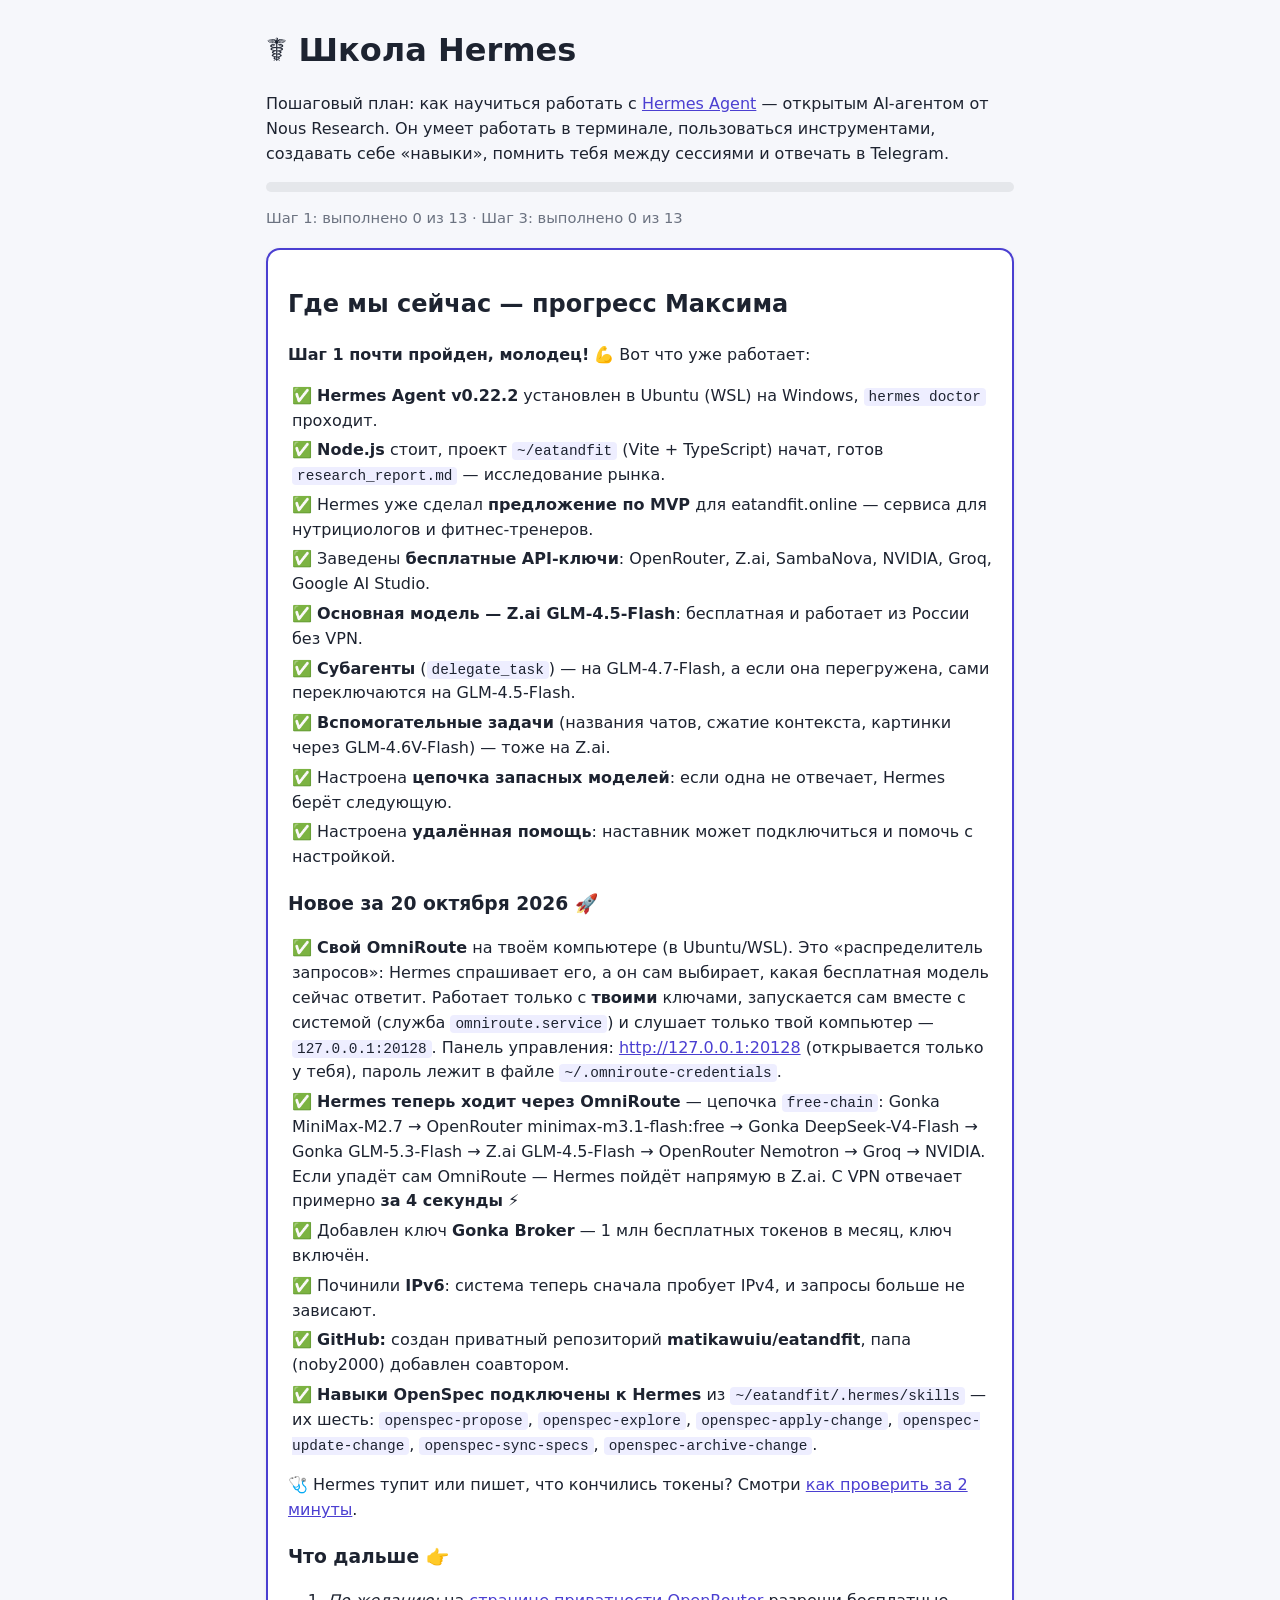
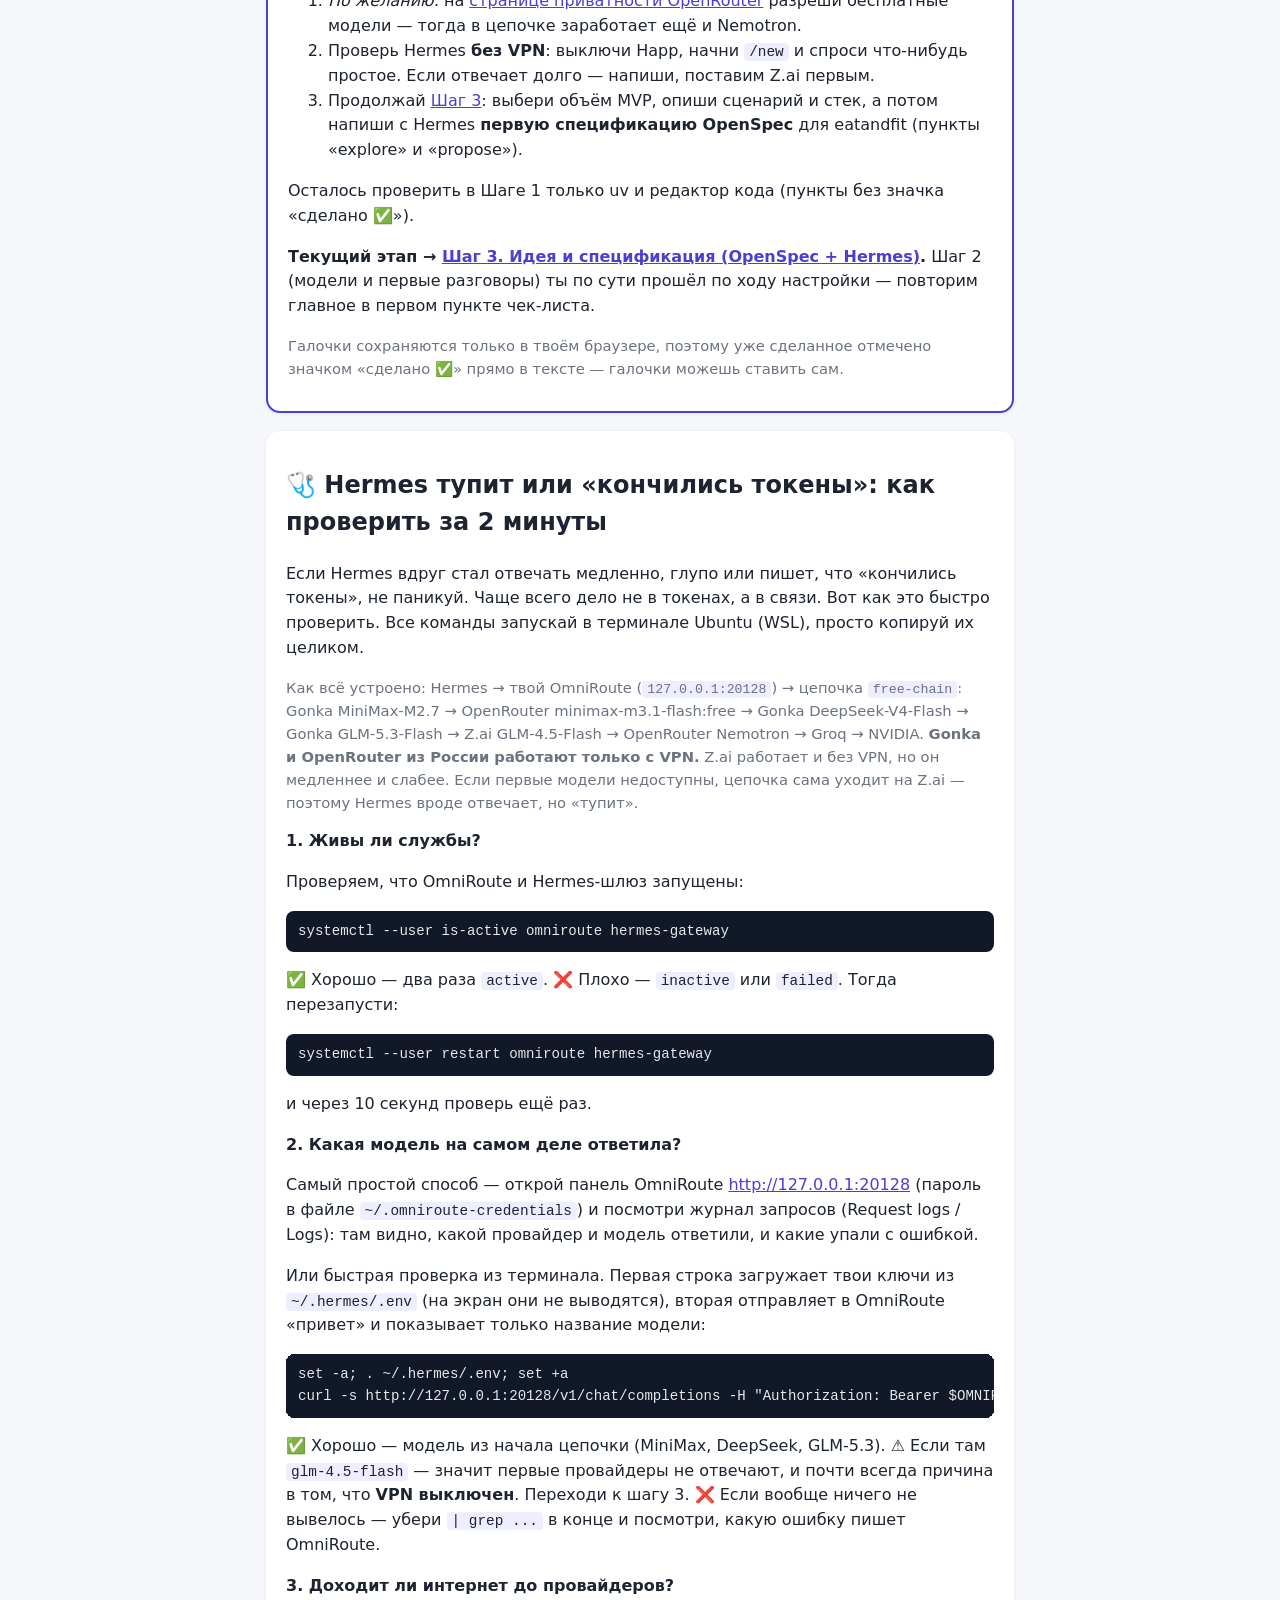
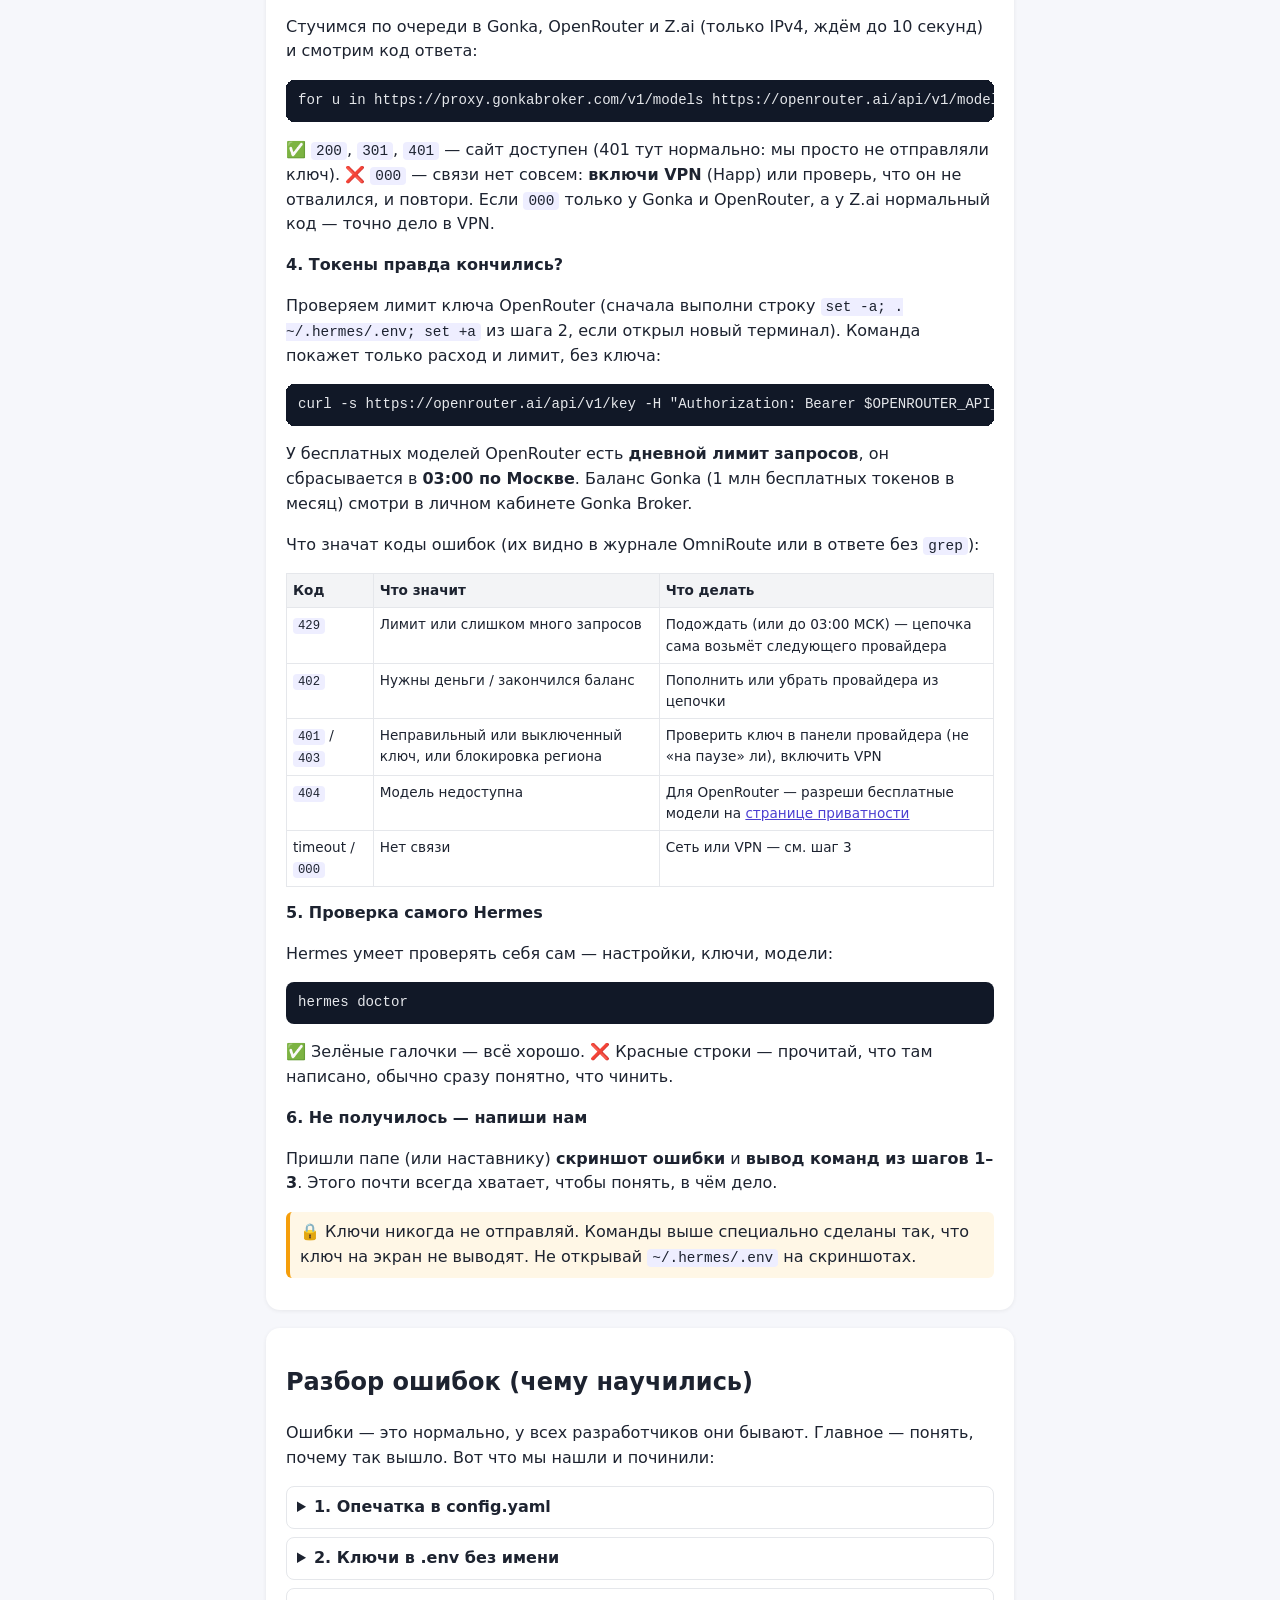
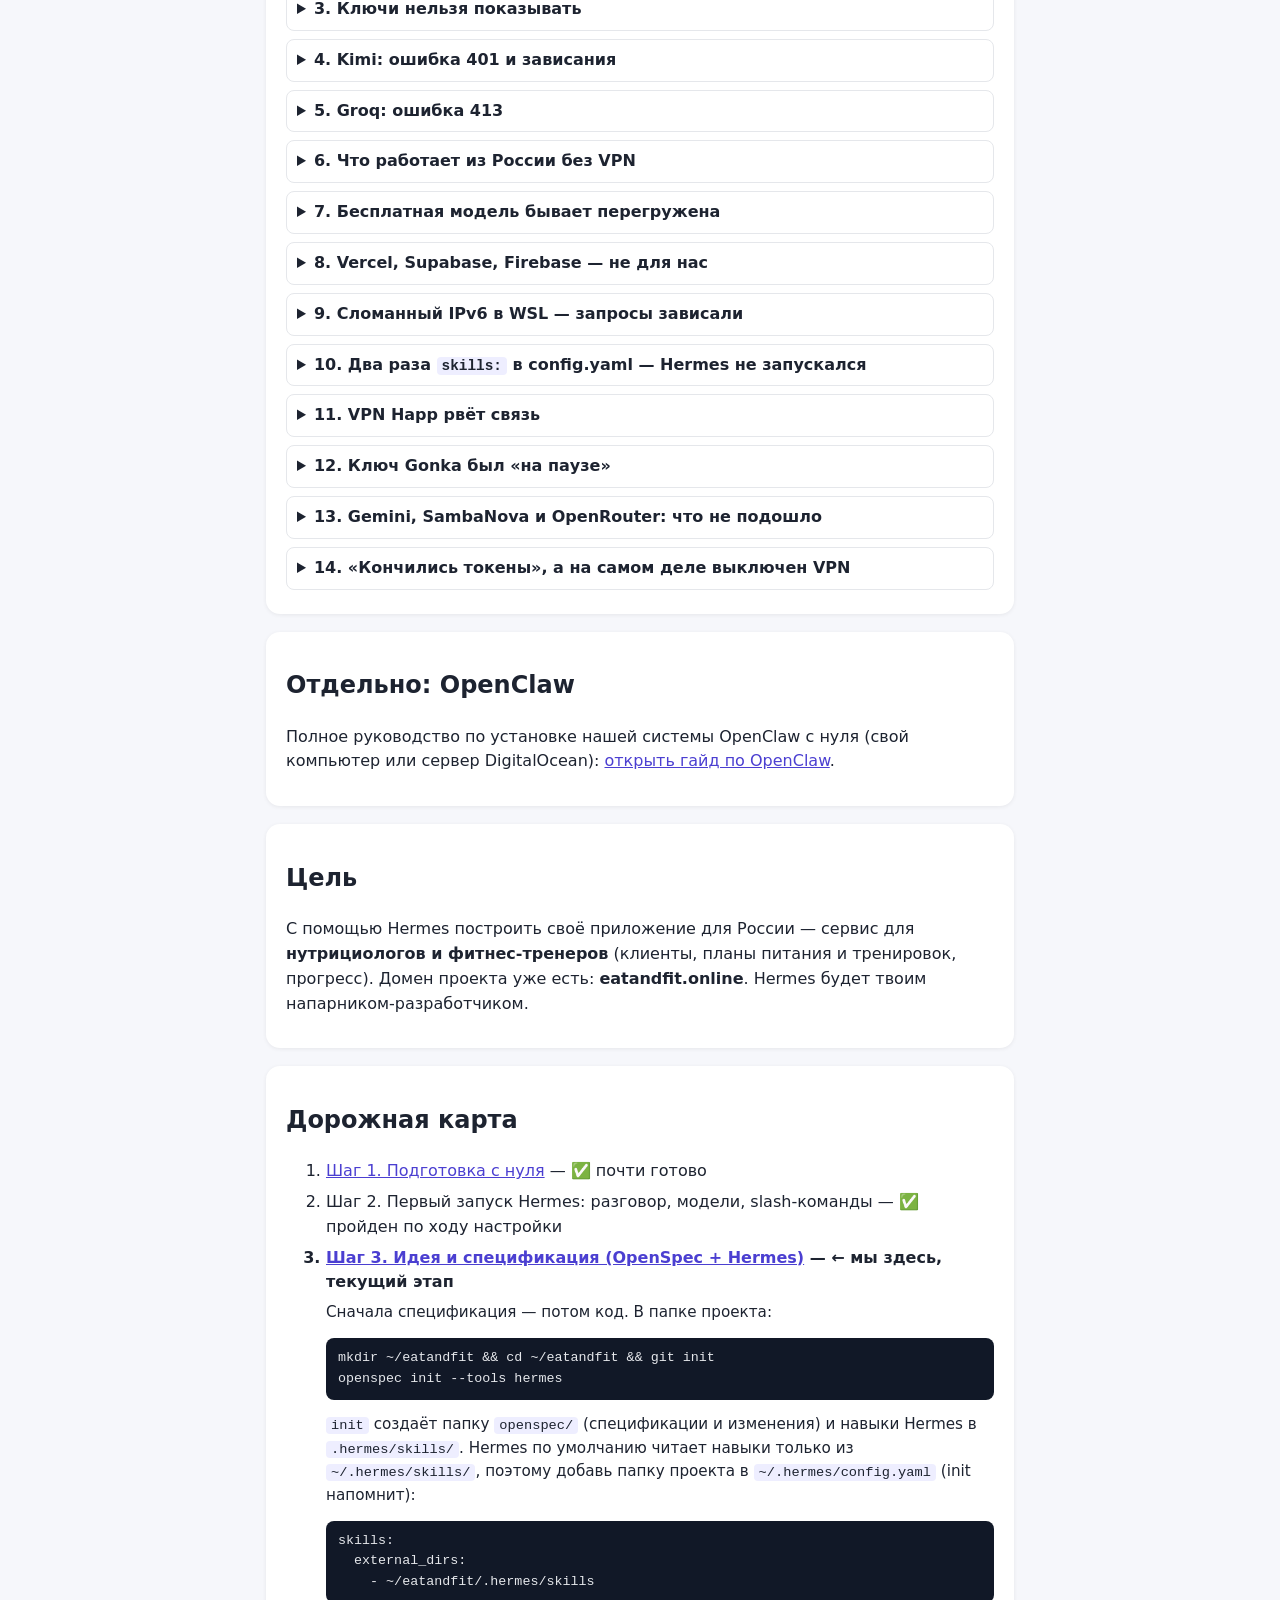
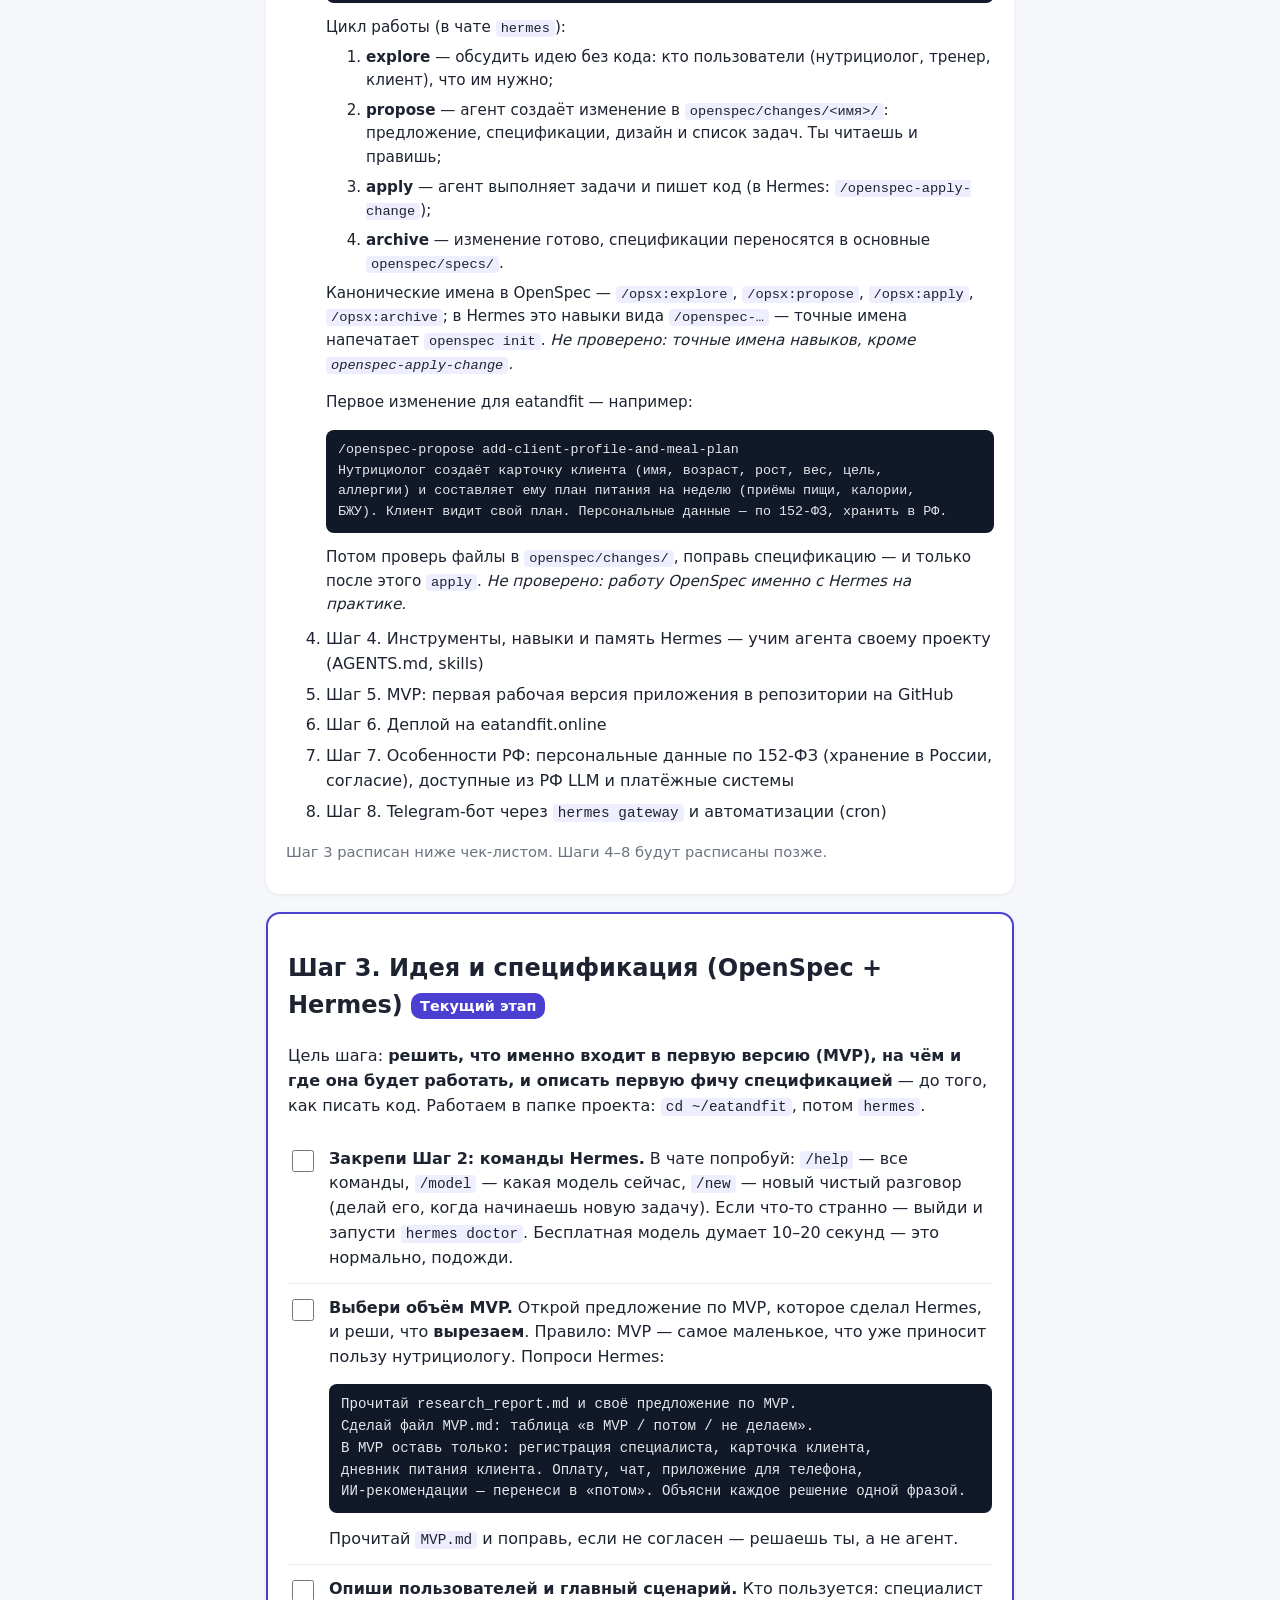
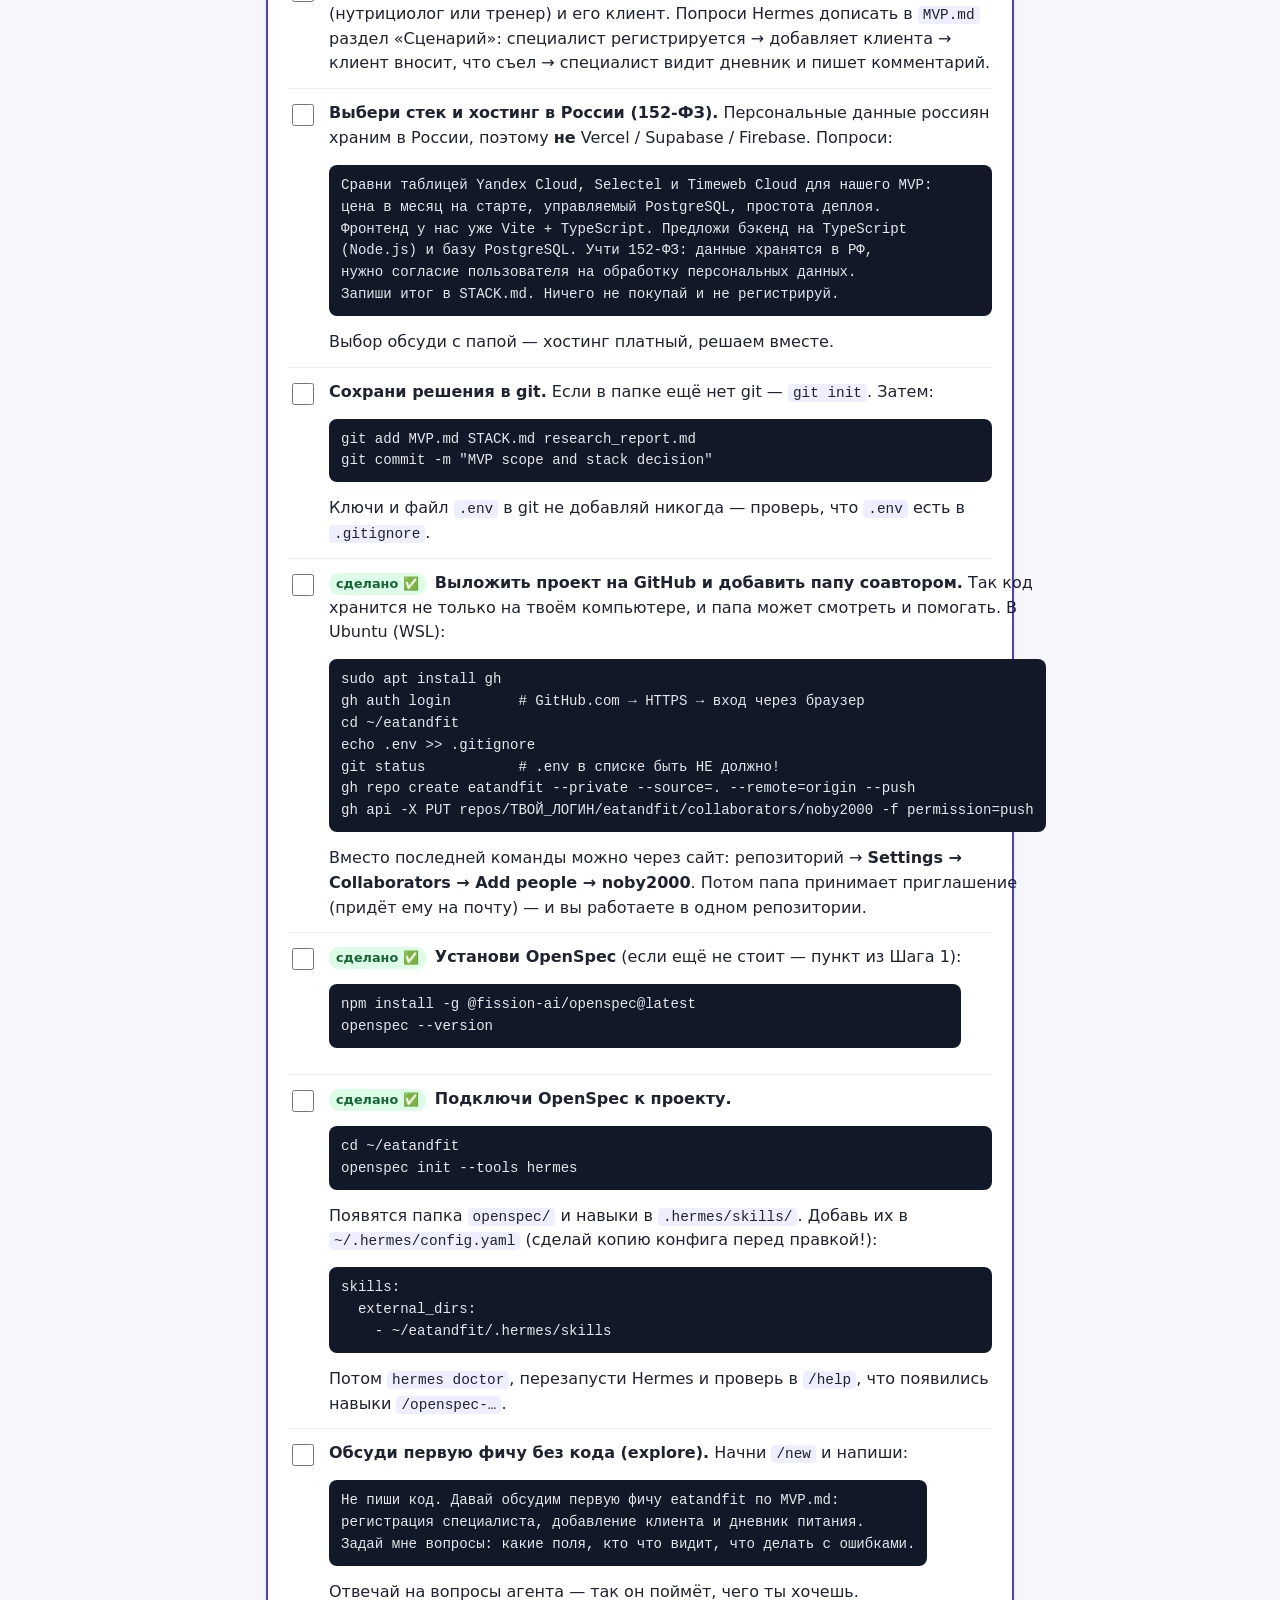
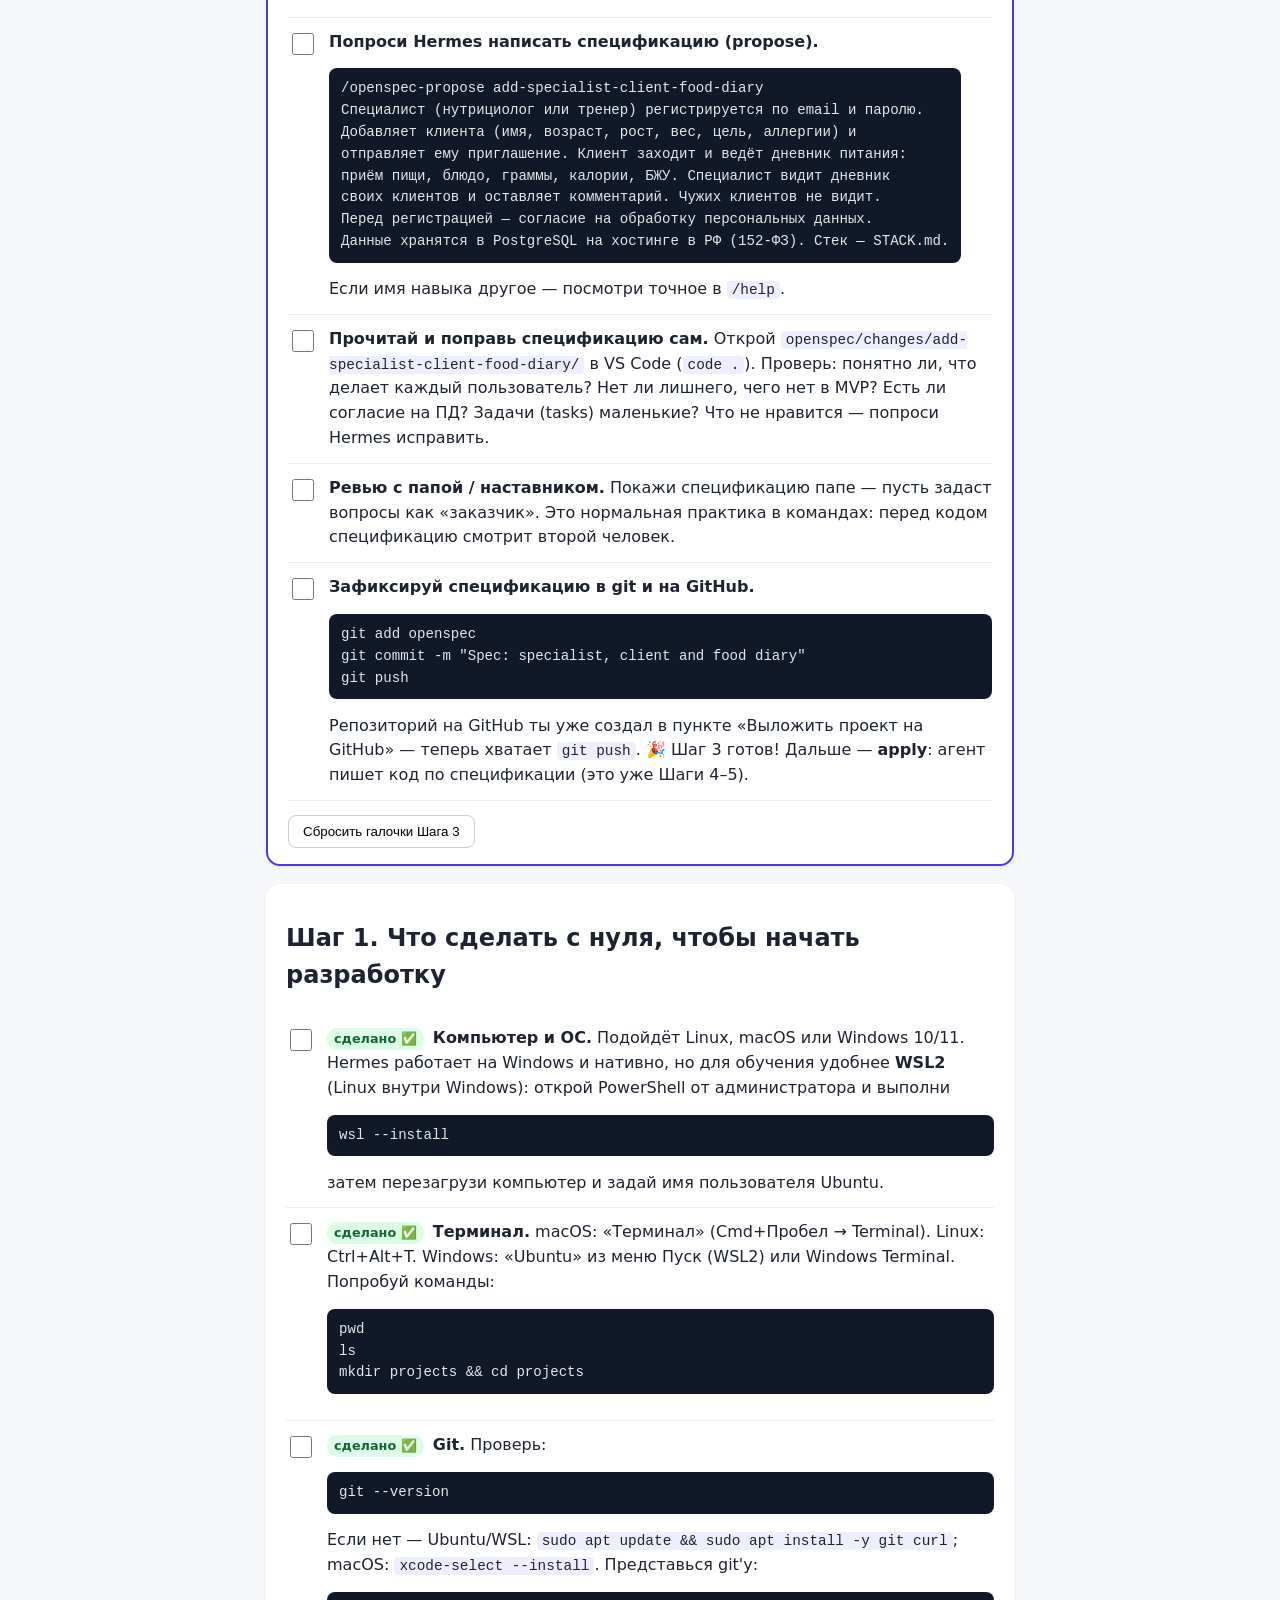
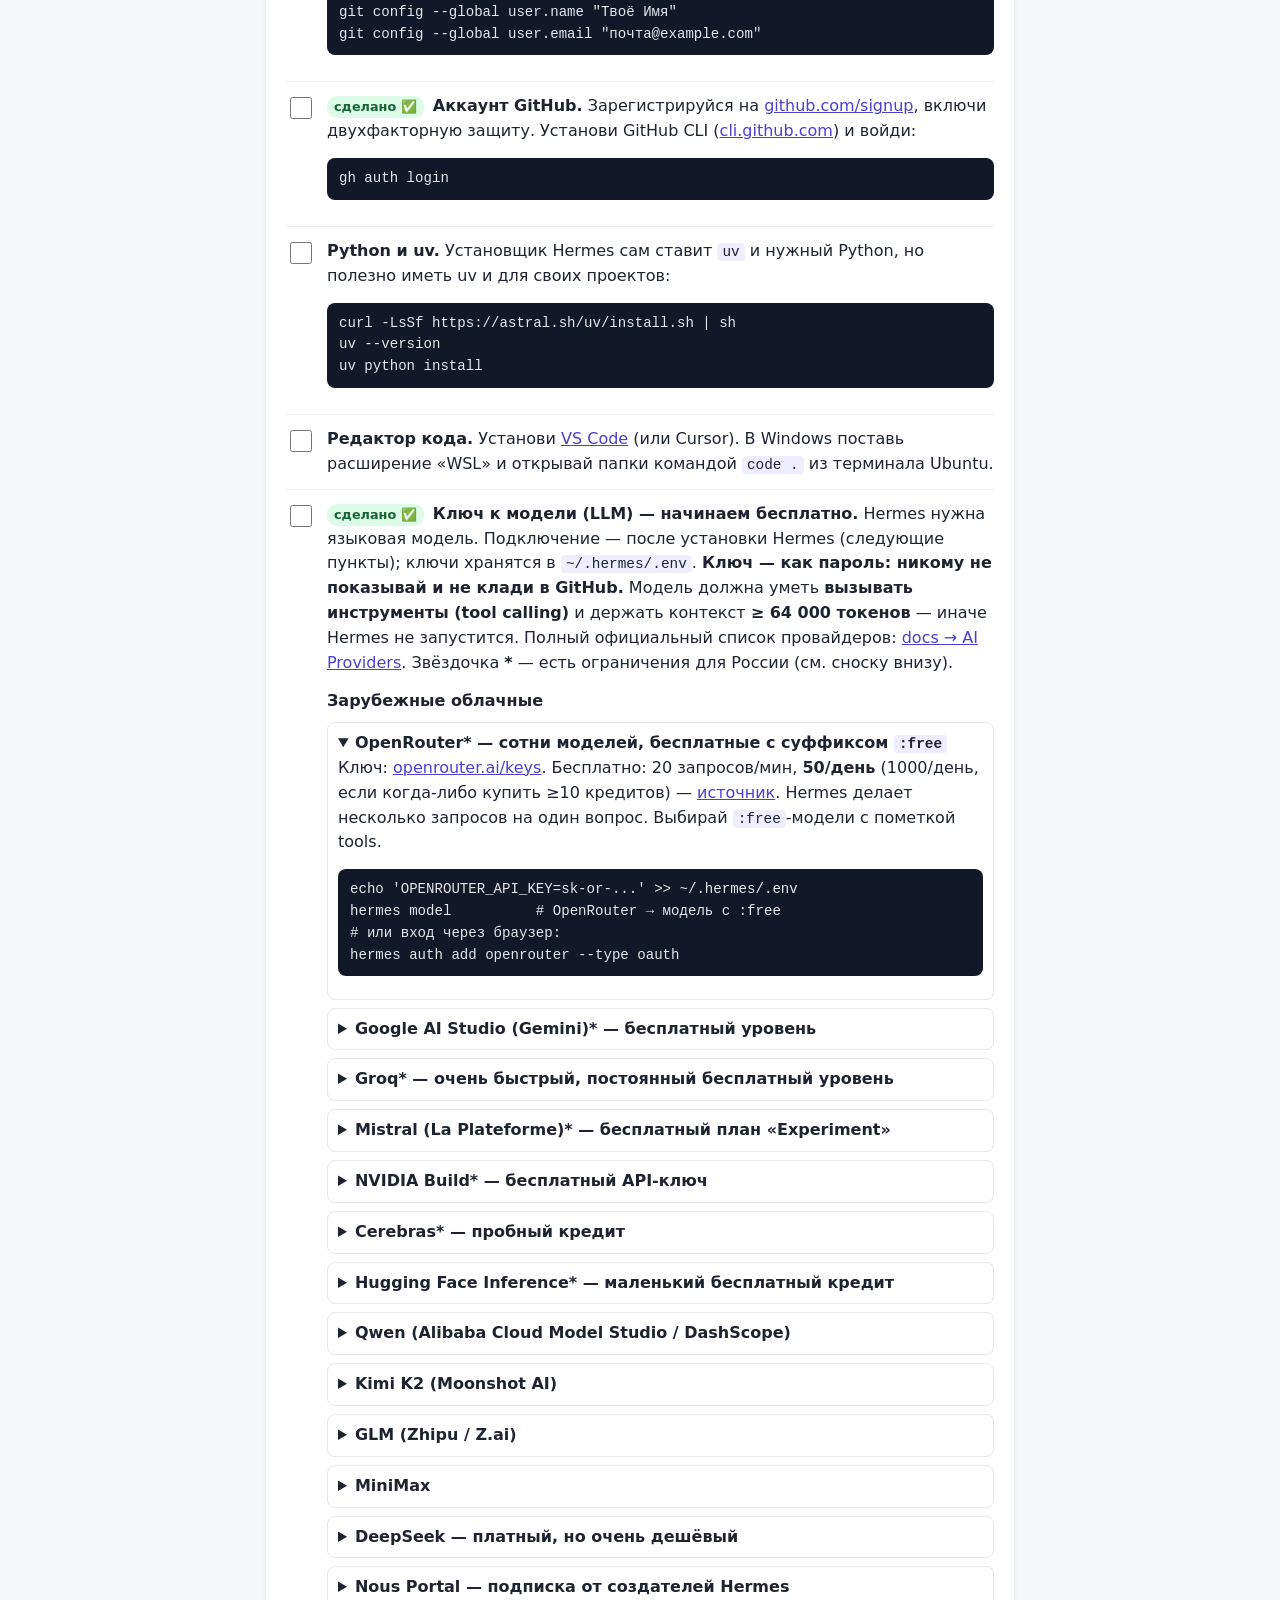
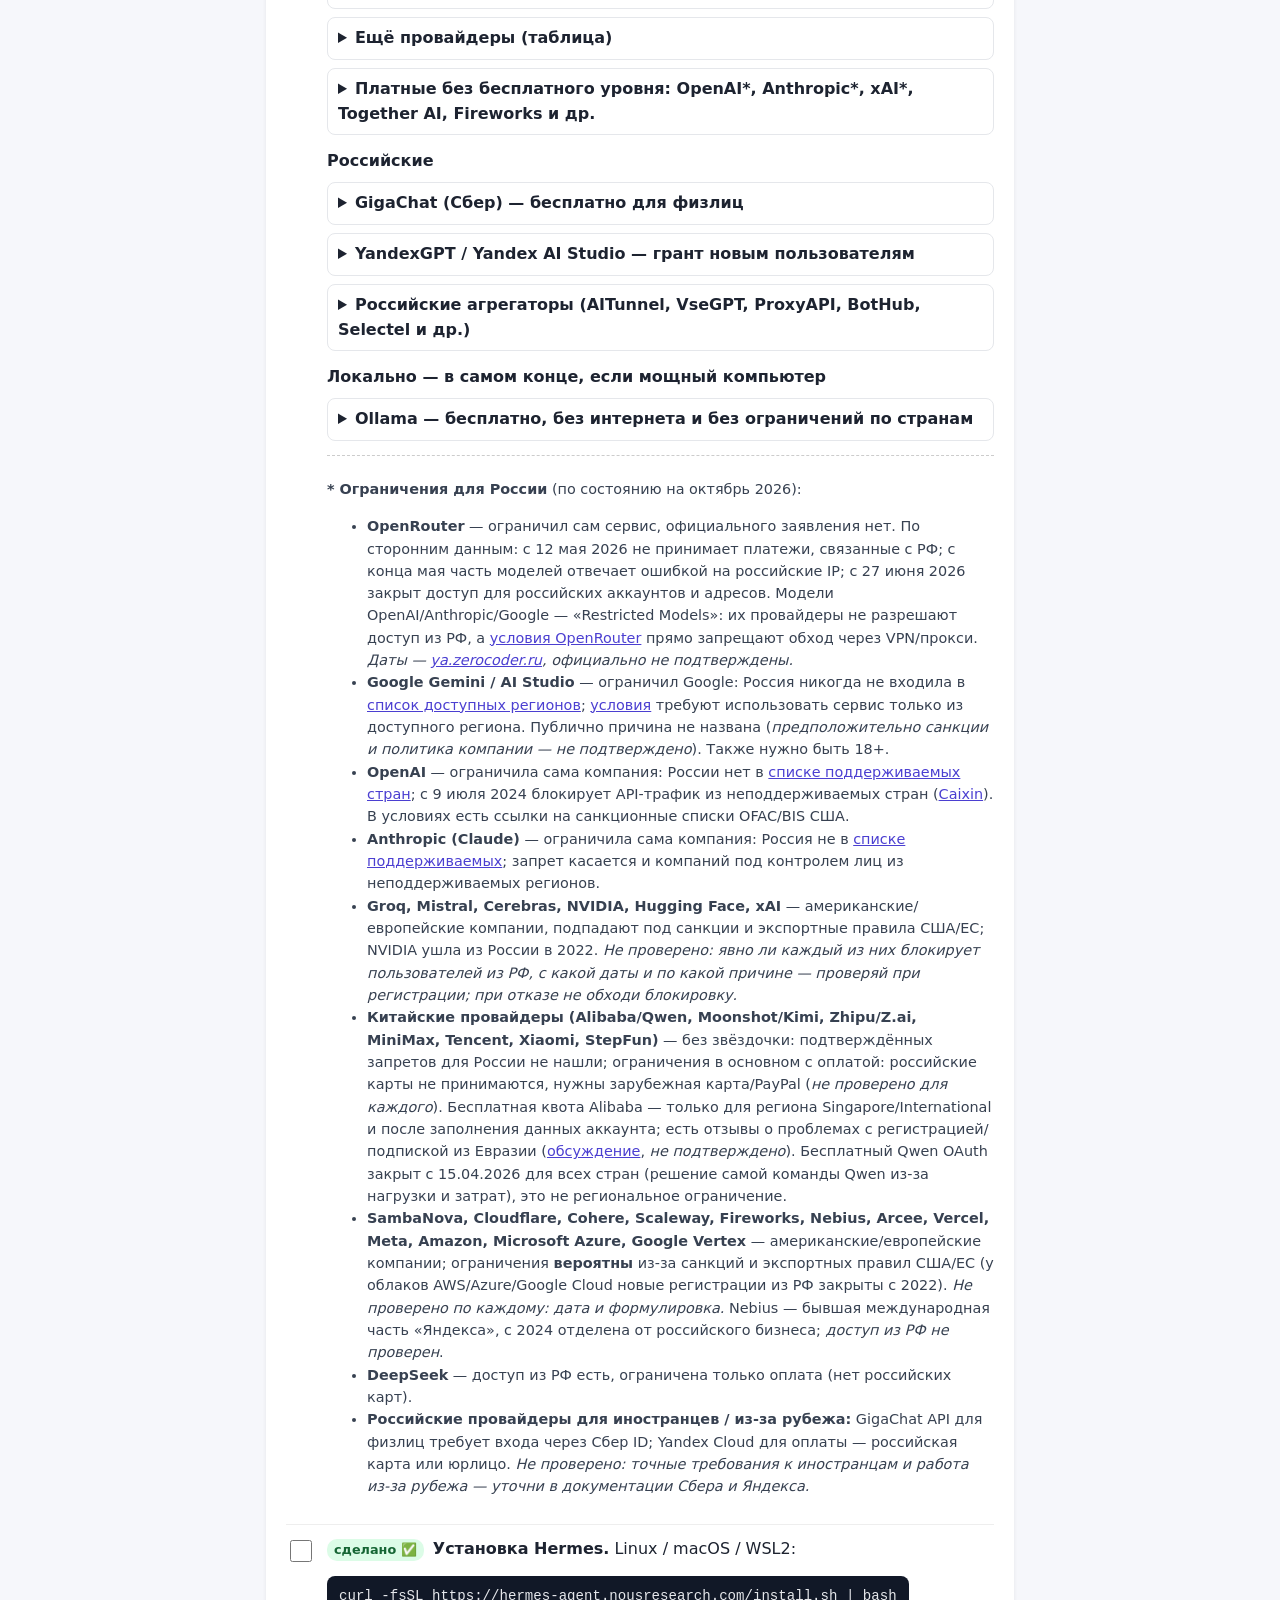
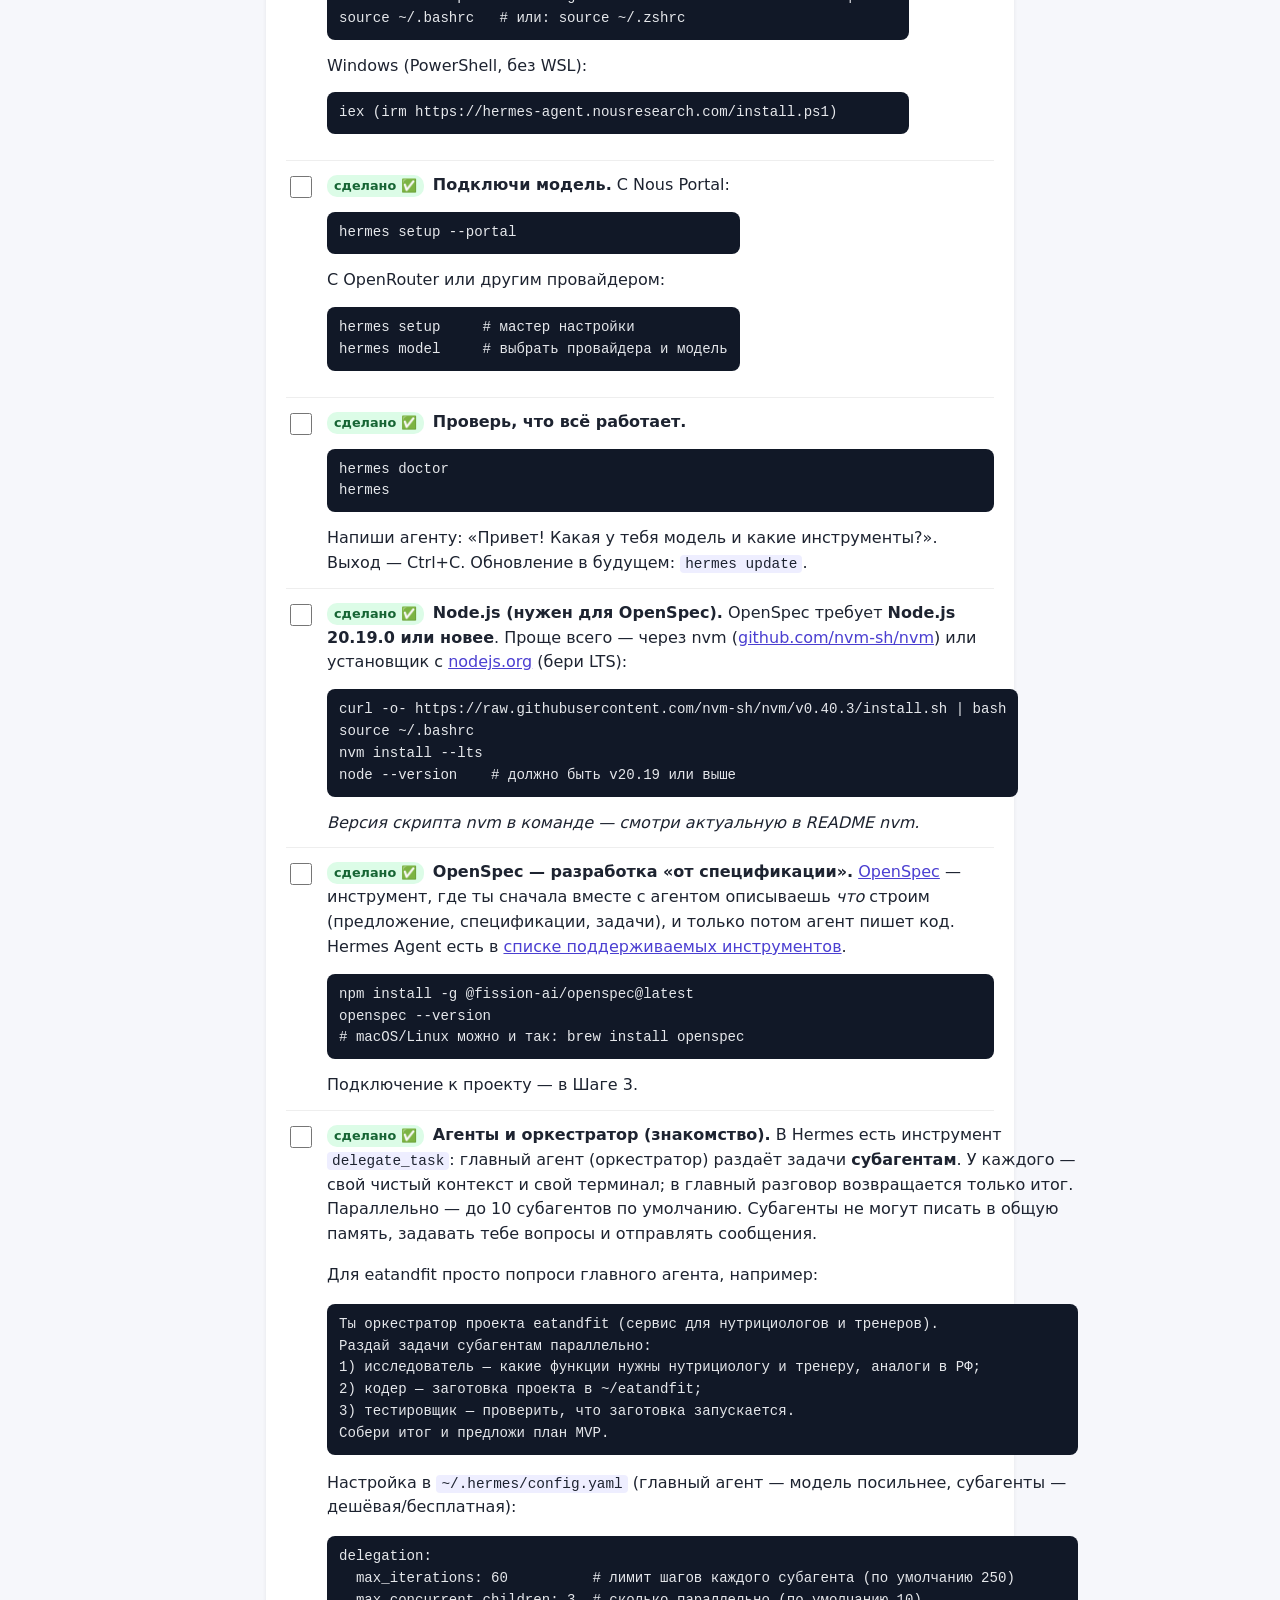
==== commit 66e2381f: "Add diagnostics section (Hermes slow / out of tokens) and lesson 14" ====
--- a/index.html
+++ b/index.html
@@ -28,6 +28,7 @@
 <li>✅ <b>GitHub:</b> создан приватный репозиторий <b>matikawuiu/eatandfit</b>, папа (noby2000) добавлен соавтором.</li>
 <li>✅ <b>Навыки OpenSpec подключены к Hermes</b> из <code>~/eatandfit/.hermes/skills</code> — их шесть: <code>openspec-propose</code>, <code>openspec-explore</code>, <code>openspec-apply-change</code>, <code>openspec-update-change</code>, <code>openspec-sync-specs</code>, <code>openspec-archive-change</code>.</li>
 </ul>
+<p>🩺 Hermes тупит или пишет, что кончились токены? Смотри <a href="#diag">как проверить за 2 минуты</a>.</p>
 <h3>Что дальше 👉</h3>
 <ol>
 <li><i>По желанию:</i> на <a href="https://openrouter.ai/settings/privacy">странице приватности OpenRouter</a> разреши бесплатные модели — тогда в цепочке заработает ещё и Nemotron.</li>
@@ -37,6 +38,51 @@
 <p>Осталось проверить в Шаге 1 только uv и редактор кода (пункты без значка «сделано ✅»).</p>
 <p><b>Текущий этап → <a href="#step3">Шаг 3. Идея и спецификация (OpenSpec + Hermes)</a>.</b> Шаг 2 (модели и первые разговоры) ты по сути прошёл по ходу настройки — повторим главное в первом пункте чек-листа.</p>
 <p class="muted">Галочки сохраняются только в твоём браузере, поэтому уже сделанное отмечено значком «сделано ✅» прямо в тексте — галочки можешь ставить сам.</p></section>
+
+<section id="diag"><h2>🩺 Hermes тупит или «кончились токены»: как проверить за 2 минуты</h2>
+<p>Если Hermes вдруг стал отвечать медленно, глупо или пишет, что «кончились токены», не паникуй. Чаще всего дело не в токенах, а в связи. Вот как это быстро проверить. Все команды запускай в терминале Ubuntu (WSL), просто копируй их целиком.</p>
+<p class="muted">Как всё устроено: Hermes → твой OmniRoute (<code>127.0.0.1:20128</code>) → цепочка <code>free-chain</code>: Gonka MiniMax-M2.7 → OpenRouter minimax-m3.1-flash:free → Gonka DeepSeek-V4-Flash → Gonka GLM-5.3-Flash → Z.ai GLM-4.5-Flash → OpenRouter Nemotron → Groq → NVIDIA. <b>Gonka и OpenRouter из России работают только с VPN.</b> Z.ai работает и без VPN, но он медленнее и слабее. Если первые модели недоступны, цепочка сама уходит на Z.ai — поэтому Hermes вроде отвечает, но «тупит».</p>
+
+<h4>1. Живы ли службы?</h4>
+<p>Проверяем, что OmniRoute и Hermes-шлюз запущены:</p>
+<pre>systemctl --user is-active omniroute hermes-gateway</pre>
+<p>✅ Хорошо — два раза <code>active</code>. ❌ Плохо — <code>inactive</code> или <code>failed</code>. Тогда перезапусти:</p>
+<pre>systemctl --user restart omniroute hermes-gateway</pre>
+<p>и через 10 секунд проверь ещё раз.</p>
+
+<h4>2. Какая модель на самом деле ответила?</h4>
+<p>Самый простой способ — открой панель OmniRoute <a href="http://127.0.0.1:20128">http://127.0.0.1:20128</a> (пароль в файле <code>~/.omniroute-credentials</code>) и посмотри журнал запросов (Request logs / Logs): там видно, какой провайдер и модель ответили, и какие упали с ошибкой.</p>
+<p>Или быстрая проверка из терминала. Первая строка загружает твои ключи из <code>~/.hermes/.env</code> (на экран они не выводятся), вторая отправляет в OmniRoute «привет» и показывает только название модели:</p>
+<pre>set -a; . ~/.hermes/.env; set +a
+curl -s http://127.0.0.1:20128/v1/chat/completions -H "Authorization: Bearer $OMNIROUTE_API_KEY" -H "Content-Type: application/json" -d '{"model":"free-chain","messages":[{"role":"user","content":"привет"}],"max_tokens":20}' | grep -o '"model":"[^"]*"'</pre>
+<p>✅ Хорошо — модель из начала цепочки (MiniMax, DeepSeek, GLM-5.3). ⚠️ Если там <code>glm-4.5-flash</code> — значит первые провайдеры не отвечают, и почти всегда причина в том, что <b>VPN выключен</b>. Переходи к шагу 3. ❌ Если вообще ничего не вывелось — убери <code>| grep ...</code> в конце и посмотри, какую ошибку пишет OmniRoute.</p>
+
+<h4>3. Доходит ли интернет до провайдеров?</h4>
+<p>Стучимся по очереди в Gonka, OpenRouter и Z.ai (только IPv4, ждём до 10 секунд) и смотрим код ответа:</p>
+<pre>for u in https://proxy.gonkabroker.com/v1/models https://openrouter.ai/api/v1/models https://api.z.ai; do curl -4 -s -o /dev/null -m 10 -w "$u %{http_code}\n" $u; done</pre>
+<p>✅ <code>200</code>, <code>301</code>, <code>401</code> — сайт доступен (401 тут нормально: мы просто не отправляли ключ). ❌ <code>000</code> — связи нет совсем: <b>включи VPN</b> (Happ) или проверь, что он не отвалился, и повтори. Если <code>000</code> только у Gonka и OpenRouter, а у Z.ai нормальный код — точно дело в VPN.</p>
+
+<h4>4. Токены правда кончились?</h4>
+<p>Проверяем лимит ключа OpenRouter (сначала выполни строку <code>set -a; . ~/.hermes/.env; set +a</code> из шага 2, если открыл новый терминал). Команда покажет только расход и лимит, без ключа:</p>
+<pre>curl -s https://openrouter.ai/api/v1/key -H "Authorization: Bearer $OPENROUTER_API_KEY" | grep -o '"\(usage\|limit\|limit_remaining\|is_free_tier\)":[^,}]*'</pre>
+<p>У бесплатных моделей OpenRouter есть <b>дневной лимит запросов</b>, он сбрасывается в <b>03:00 по Москве</b>. Баланс Gonka (1 млн бесплатных токенов в месяц) смотри в личном кабинете Gonka Broker.</p>
+<p>Что значат коды ошибок (их видно в журнале OmniRoute или в ответе без <code>grep</code>):</p>
+<div class="tw"><table><tr><th>Код</th><th>Что значит</th><th>Что делать</th></tr>
+<tr><td><code>429</code></td><td>Лимит или слишком много запросов</td><td>Подождать (или до 03:00 МСК) — цепочка сама возьмёт следующего провайдера</td></tr>
+<tr><td><code>402</code></td><td>Нужны деньги / закончился баланс</td><td>Пополнить или убрать провайдера из цепочки</td></tr>
+<tr><td><code>401</code> / <code>403</code></td><td>Неправильный или выключенный ключ, или блокировка региона</td><td>Проверить ключ в панели провайдера (не «на паузе» ли), включить VPN</td></tr>
+<tr><td><code>404</code></td><td>Модель недоступна</td><td>Для OpenRouter — разреши бесплатные модели на <a href="https://openrouter.ai/settings/privacy">странице приватности</a></td></tr>
+<tr><td>timeout / <code>000</code></td><td>Нет связи</td><td>Сеть или VPN — см. шаг 3</td></tr></table></div>
+
+<h4>5. Проверка самого Hermes</h4>
+<p>Hermes умеет проверять себя сам — настройки, ключи, модели:</p>
+<pre>hermes doctor</pre>
+<p>✅ Зелёные галочки — всё хорошо. ❌ Красные строки — прочитай, что там написано, обычно сразу понятно, что чинить.</p>
+
+<h4>6. Не получилось — напиши нам</h4>
+<p>Пришли папе (или наставнику) <b>скриншот ошибки</b> и <b>вывод команд из шагов 1–3</b>. Этого почти всегда хватает, чтобы понять, в чём дело.</p>
+<p class="warn">🔒 Ключи никогда не отправляй. Команды выше специально сделаны так, что ключ на экран не выводят. Не открывай <code>~/.hermes/.env</code> на скриншотах.</p>
+</section>
 
 <section id="lessons"><h2>Разбор ошибок (чему научились)</h2>
 <p>Ошибки — это нормально, у всех разработчиков они бывают. Главное — понять, почему так вышло. Вот что мы нашли и починили:</p>
@@ -53,6 +99,7 @@
 <details><summary><b>11. VPN Happ рвёт связь</b></summary><p>Когда Happ отключался или переключал сервер, в Ubuntu пропадал интернет целиком, а заодно и Tailscale — наставник терял связь посреди настройки. <b>Урок:</b> в Happ включи <b>раздельное туннелирование</b> (split tunneling) и добавь Tailscale в исключения — тогда VPN и удалённая помощь не мешают друг другу.</p></details>
 <details><summary><b>12. Ключ Gonka был «на паузе»</b></summary><p>Ключ создали, но он не работал: в панели Gonka он стоял в статусе «на паузе», пока его не включили. <b>Урок:</b> после создания ключа загляни в панель провайдера и проверь, что ключ <b>активен</b> (а иногда нужно ещё подтвердить телефон по SMS).</p></details>
 <details><summary><b>13. Gemini, SambaNova и OpenRouter: что не подошло</b></summary><p>Ключ Gemini оказался не из Google AI Studio — правильный ключ начинается с <code>AIza</code>. К тому же Gemini блокирует регион даже через VPN. SambaNova просит привязать карту. Поэтому обоих убрали из цепочки. А у OpenRouter часть бесплатных моделей (например, Nemotron) работает, только если разрешить их на <a href="https://openrouter.ai/settings/privacy">странице приватности</a>. <b>Урок:</b> «бесплатно» не значит «работает сразу» — проверяй формат ключа, регион и настройки аккаунта.</p></details>
+<details><summary><b>14. «Кончились токены», а на самом деле выключен VPN</b></summary><p>Hermes стал отвечать медленно и хуже, и показалось, что закончились токены. На самом деле токены были на месте: просто был выключен VPN, Gonka и OpenRouter не отвечали (таймаут), и цепочка <code>free-chain</code> сама переключилась на запасной Z.ai GLM-4.5-Flash — он работает без VPN, но медленнее и слабее. <b>Урок:</b> прежде чем думать о токенах, проверь, какая модель реально ответила и доходит ли интернет до провайдеров — по шагам из раздела <a href="#diag">«🩺 Hermes тупит»</a>.</p></details>
 </section>
 
 <section><h2>Отдельно: OpenClaw</h2><p>Полное руководство по установке нашей системы OpenClaw с нуля (свой компьютер или сервер DigitalOcean): <a href="/openclaw/">открыть гайд по OpenClaw</a>.</p></section>
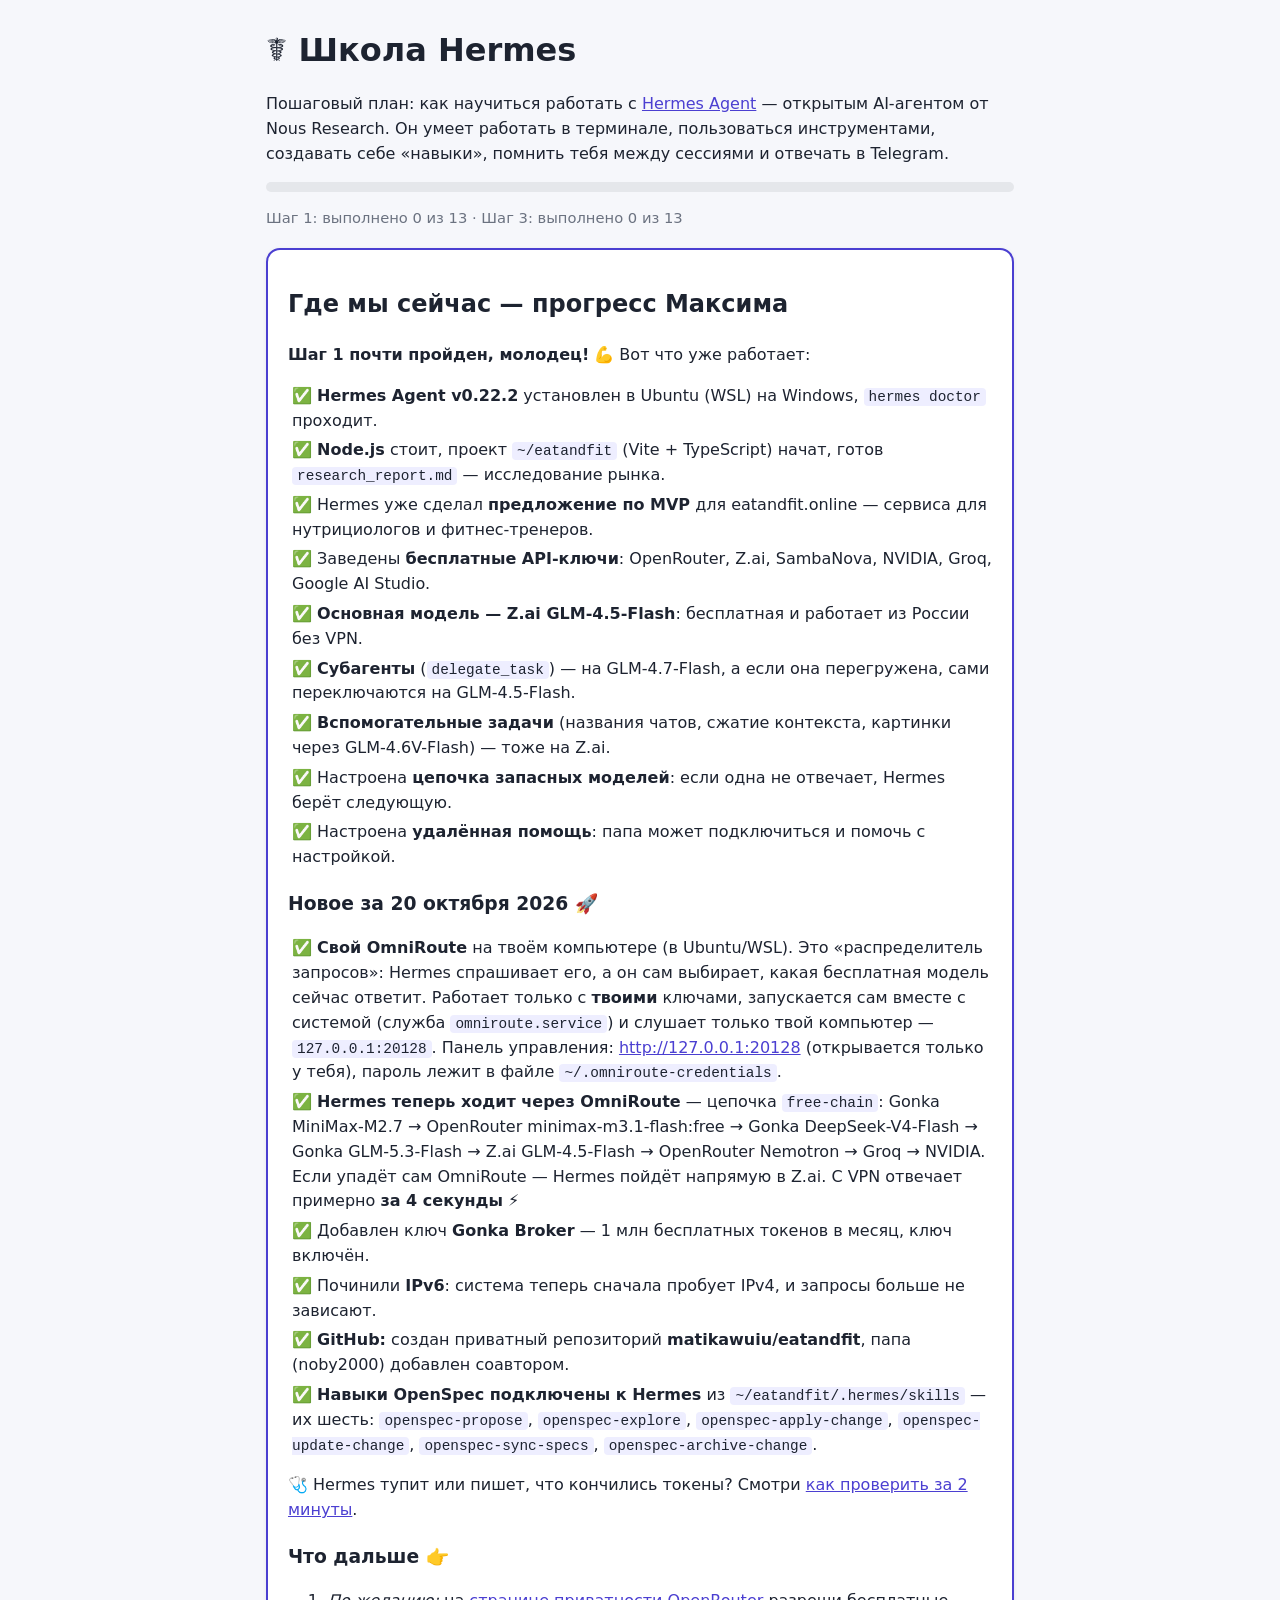
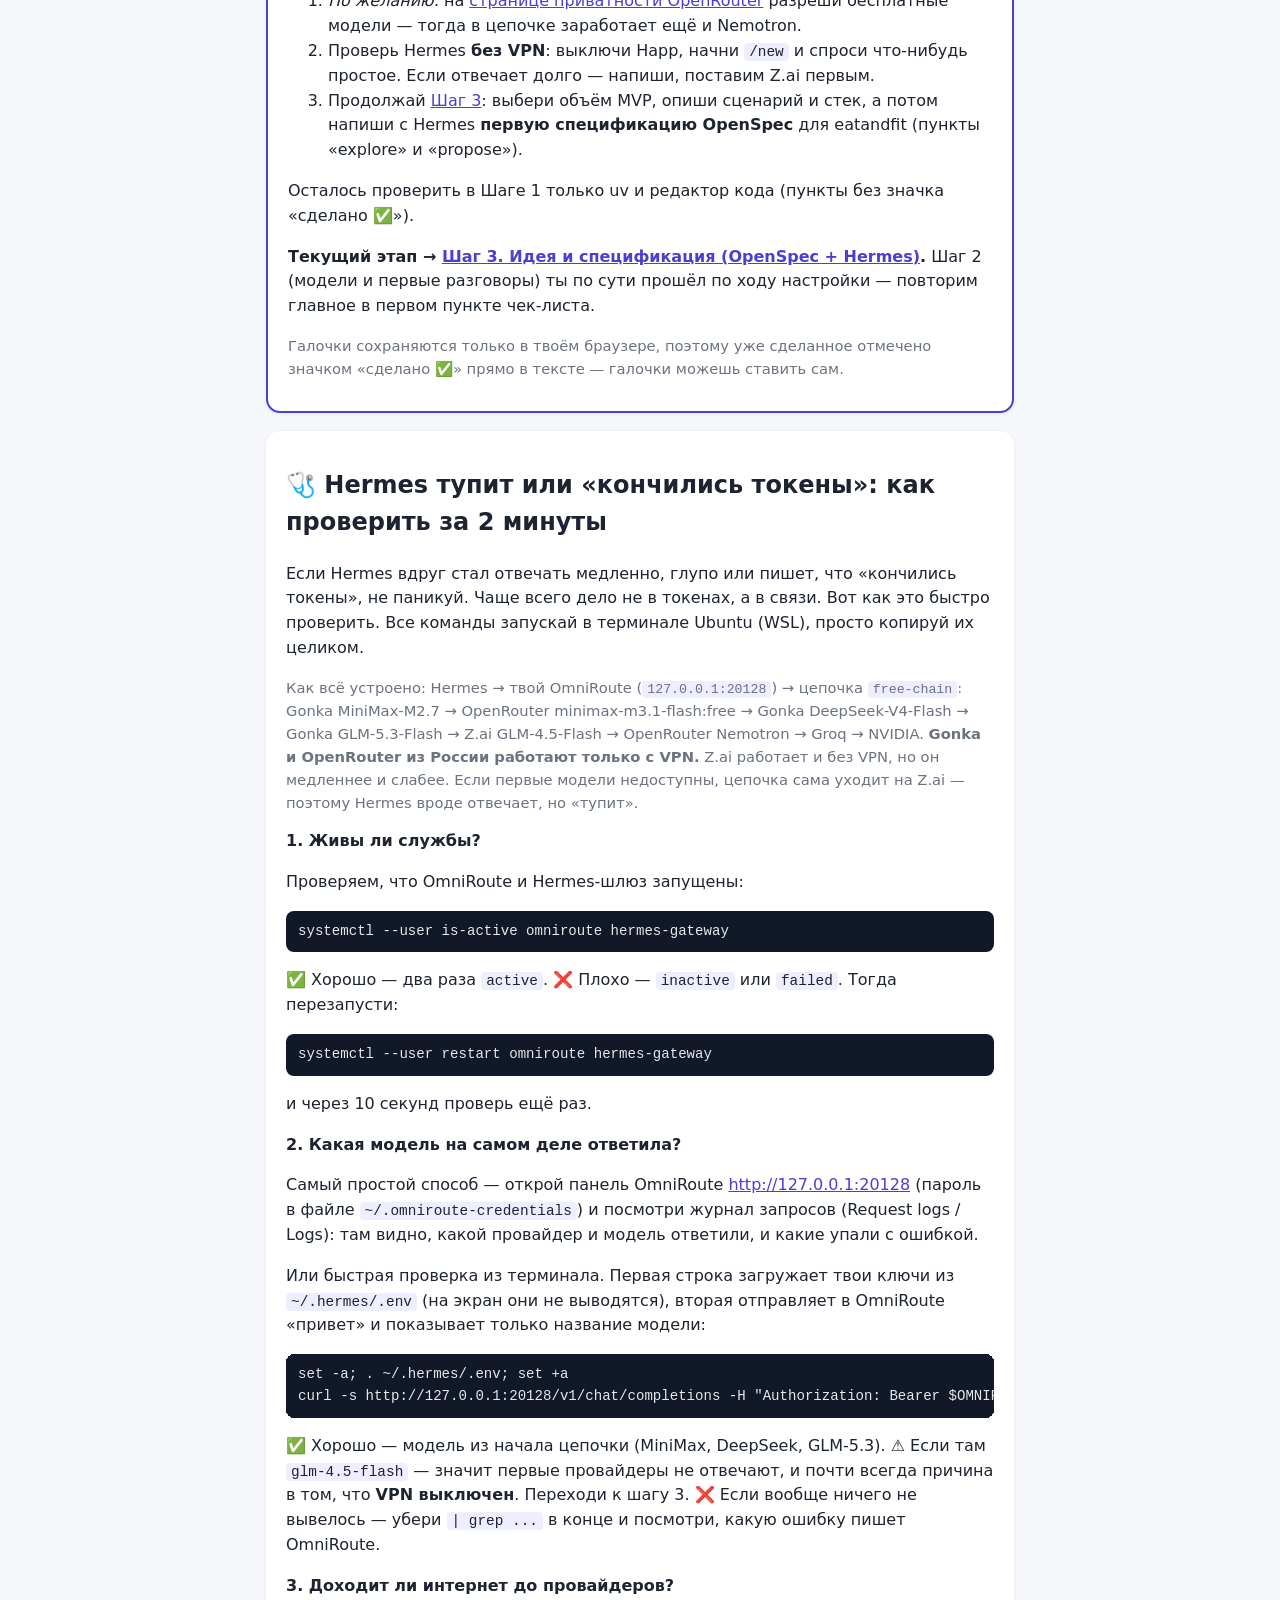
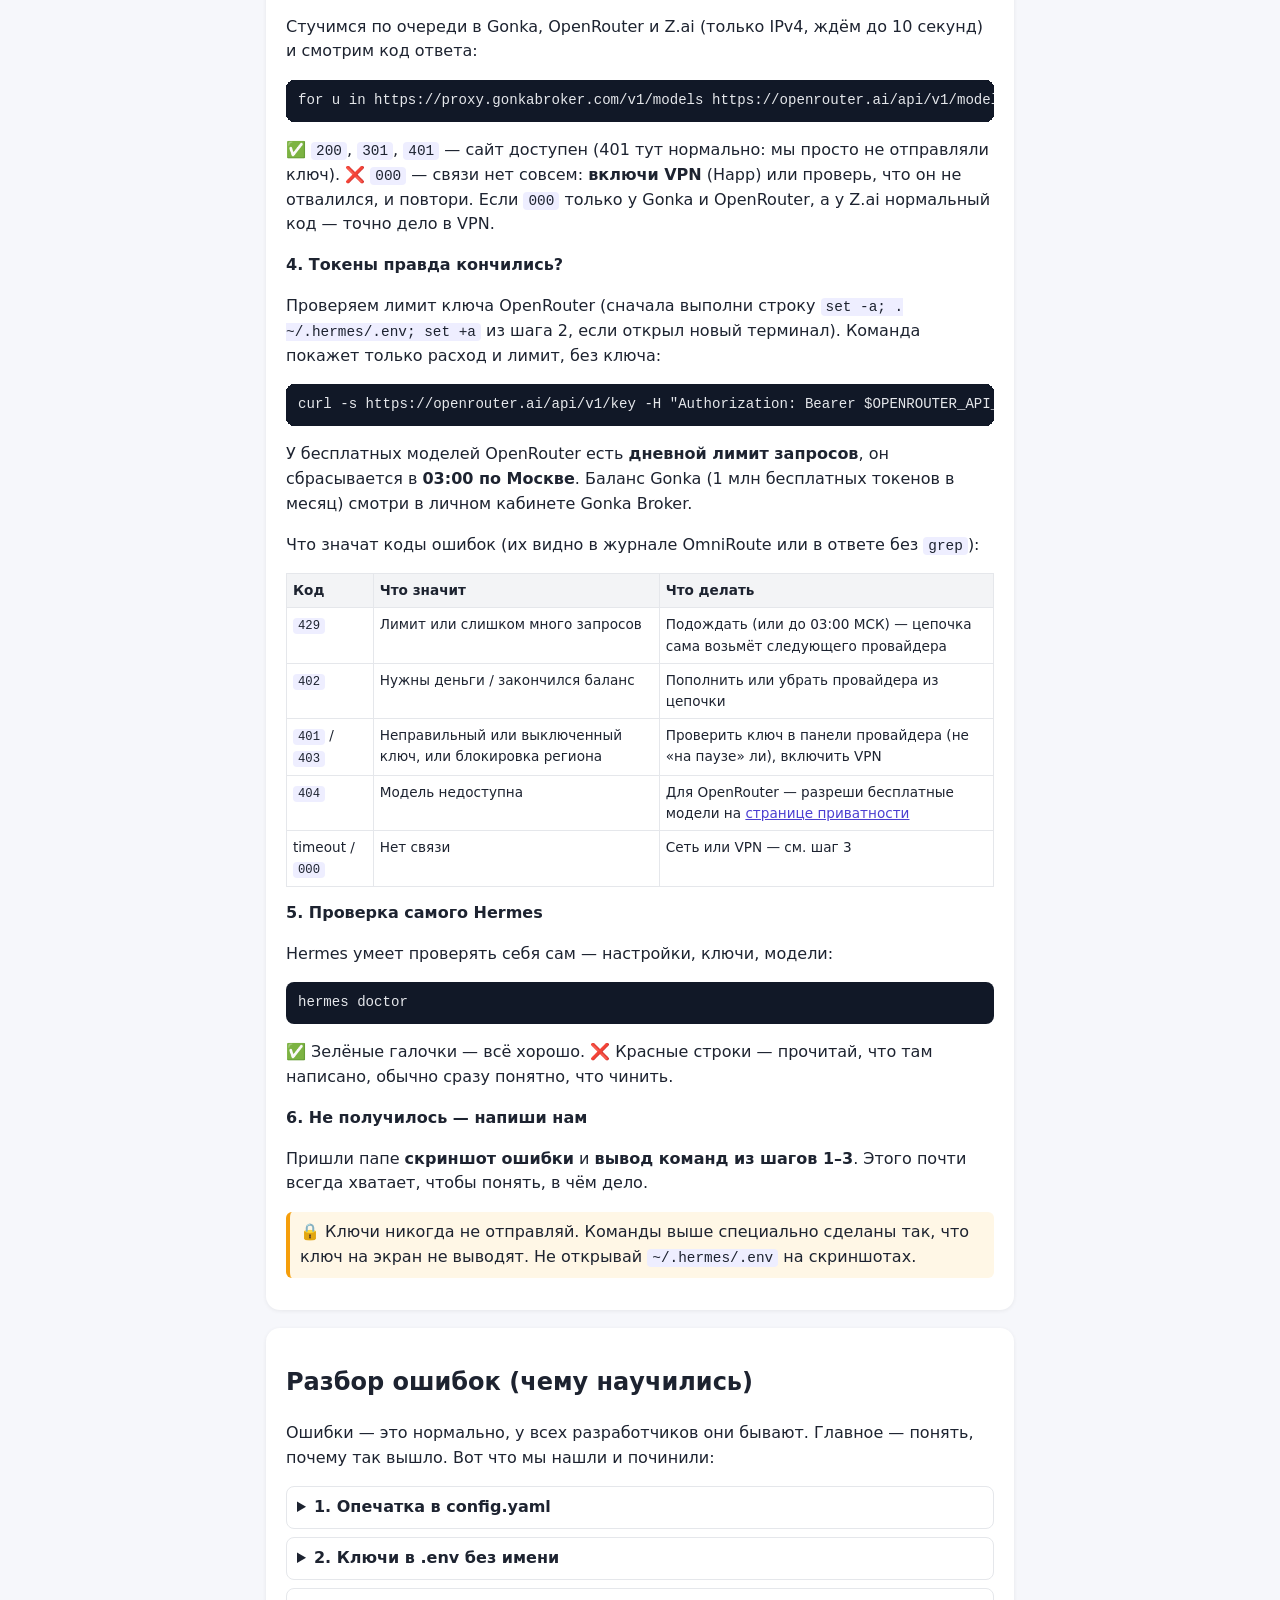
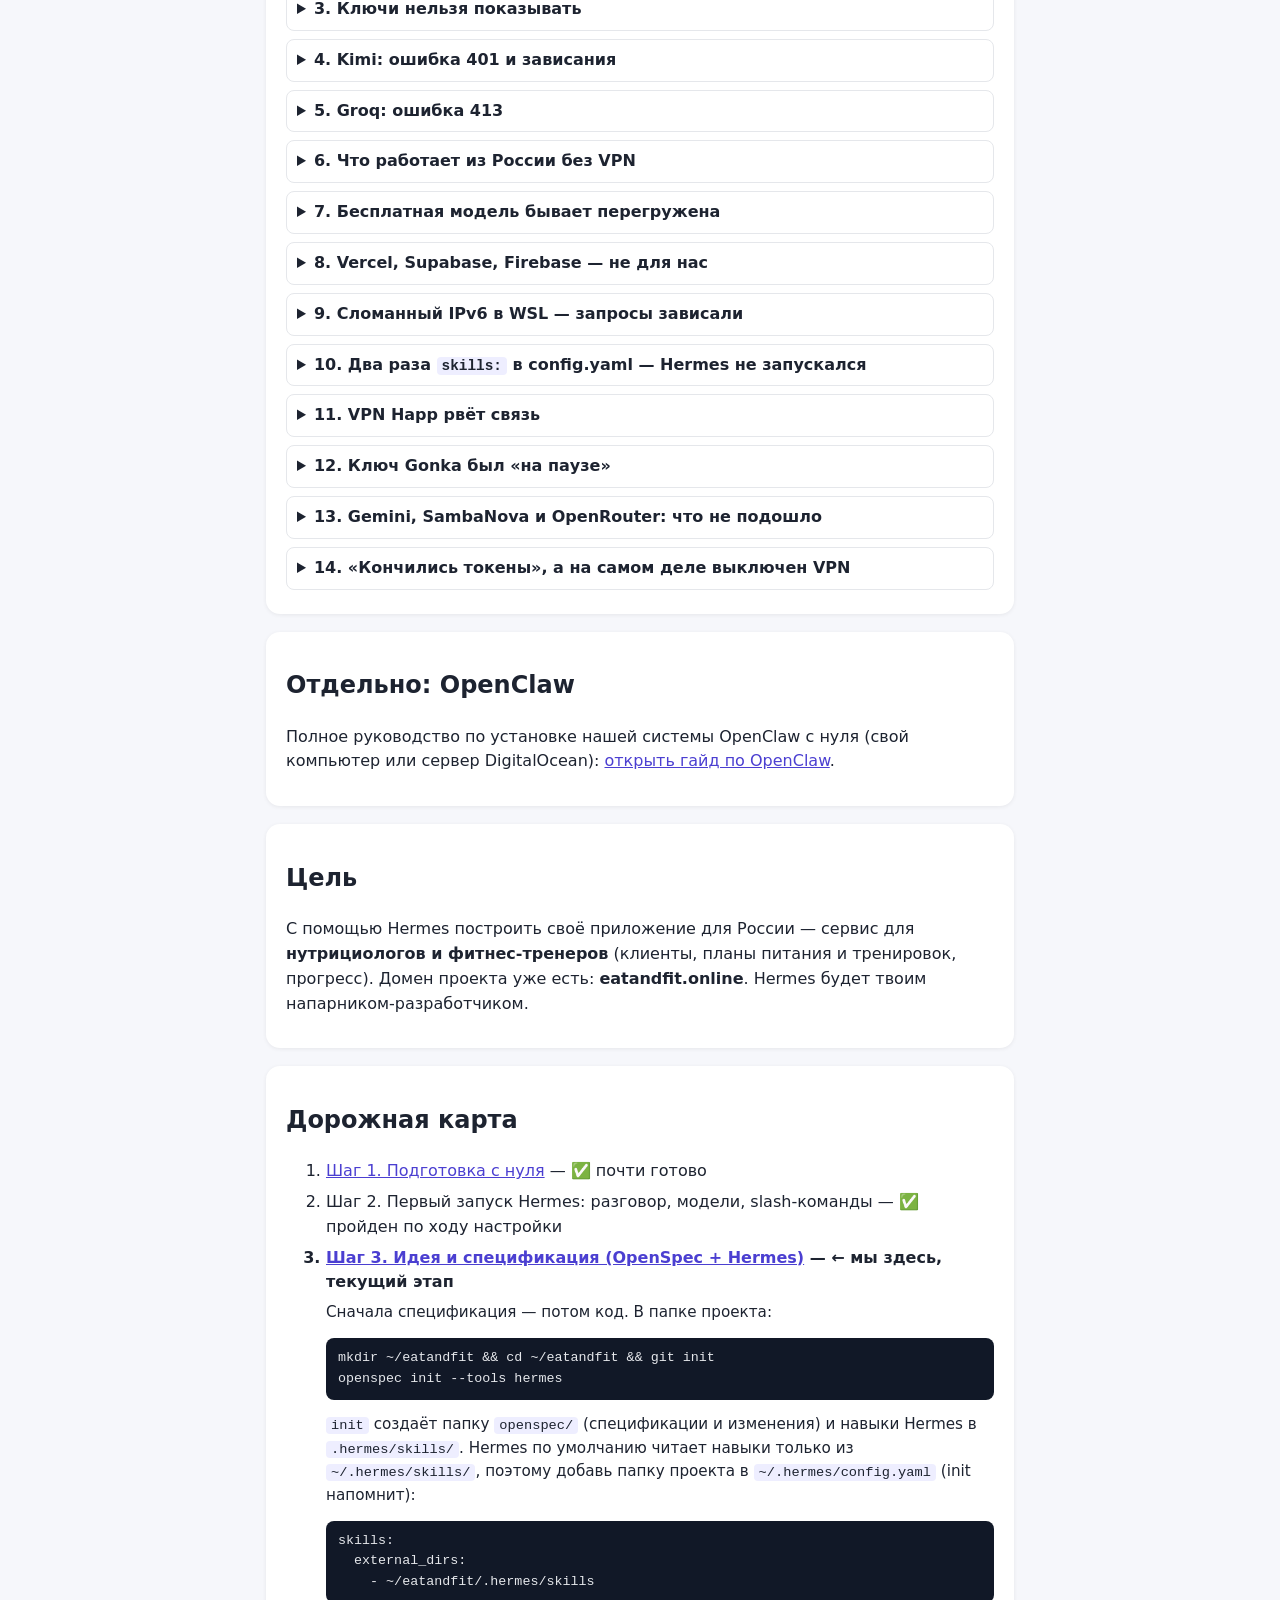
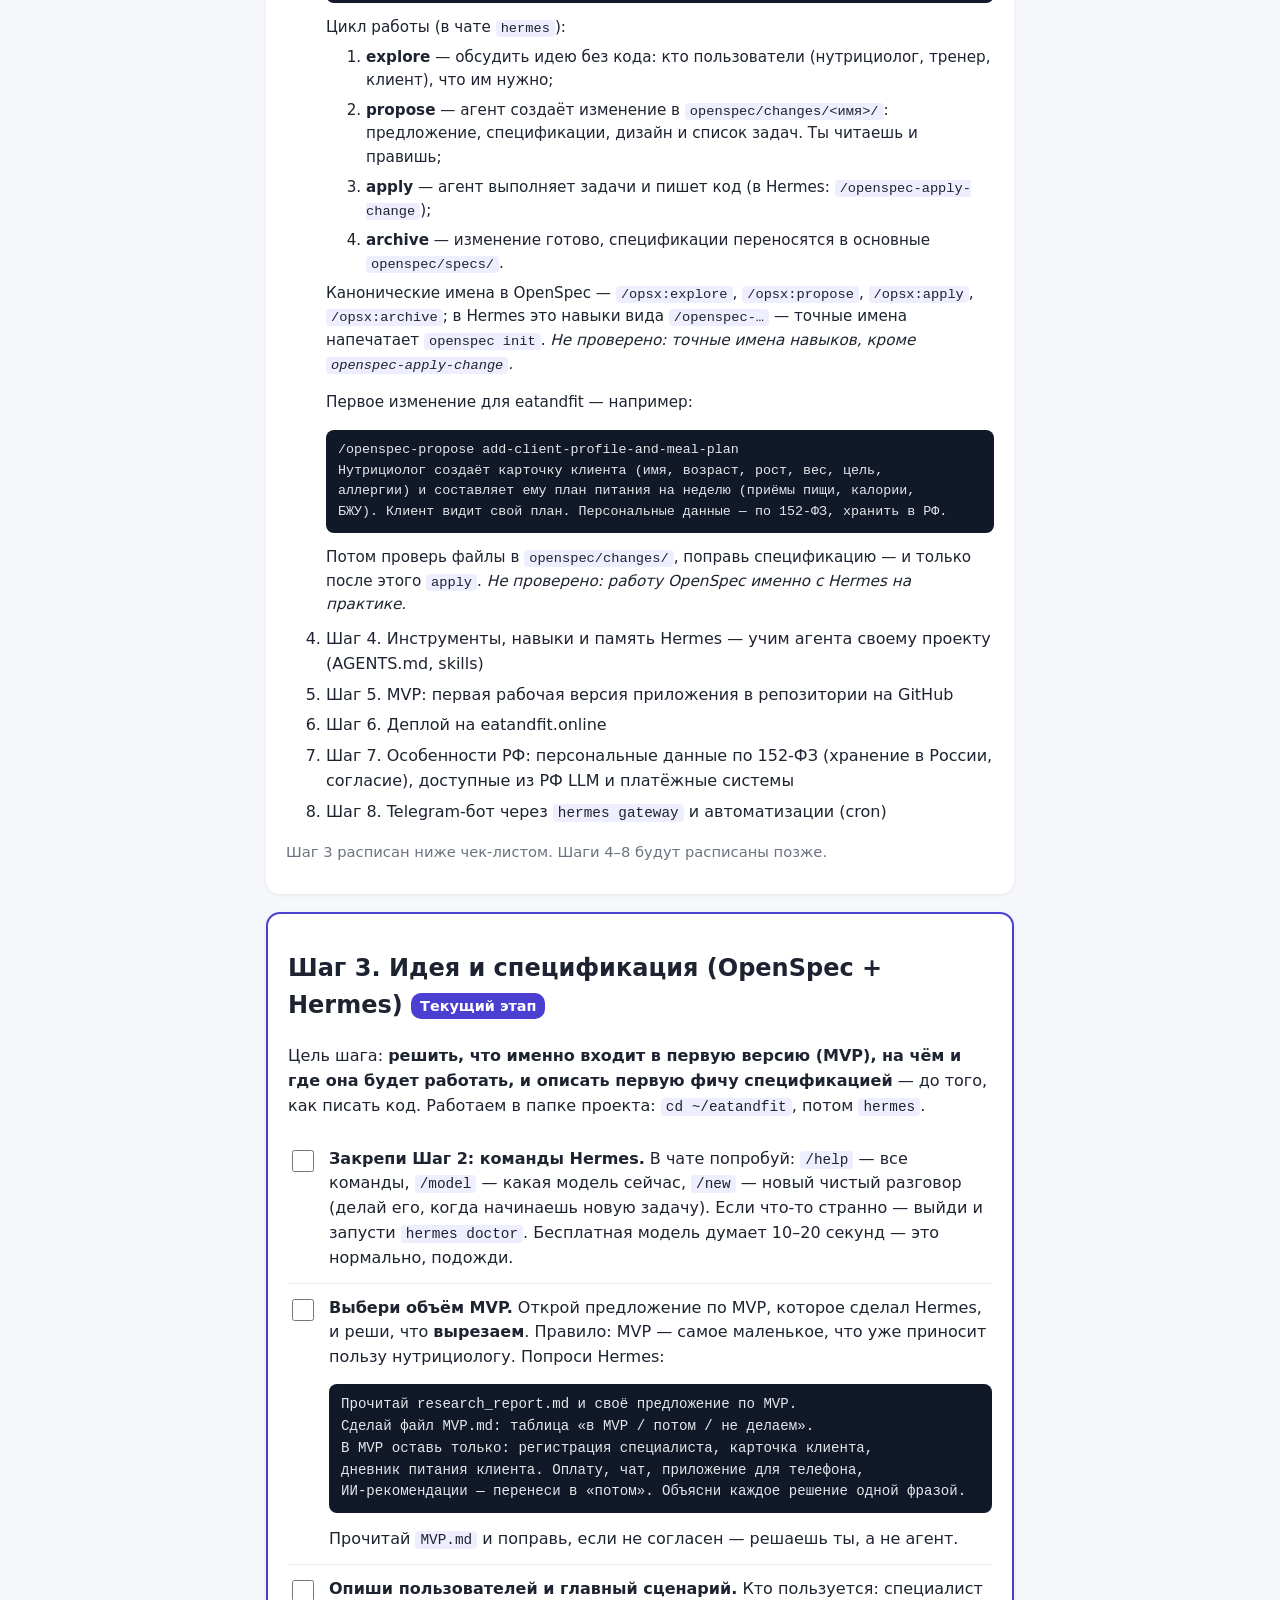
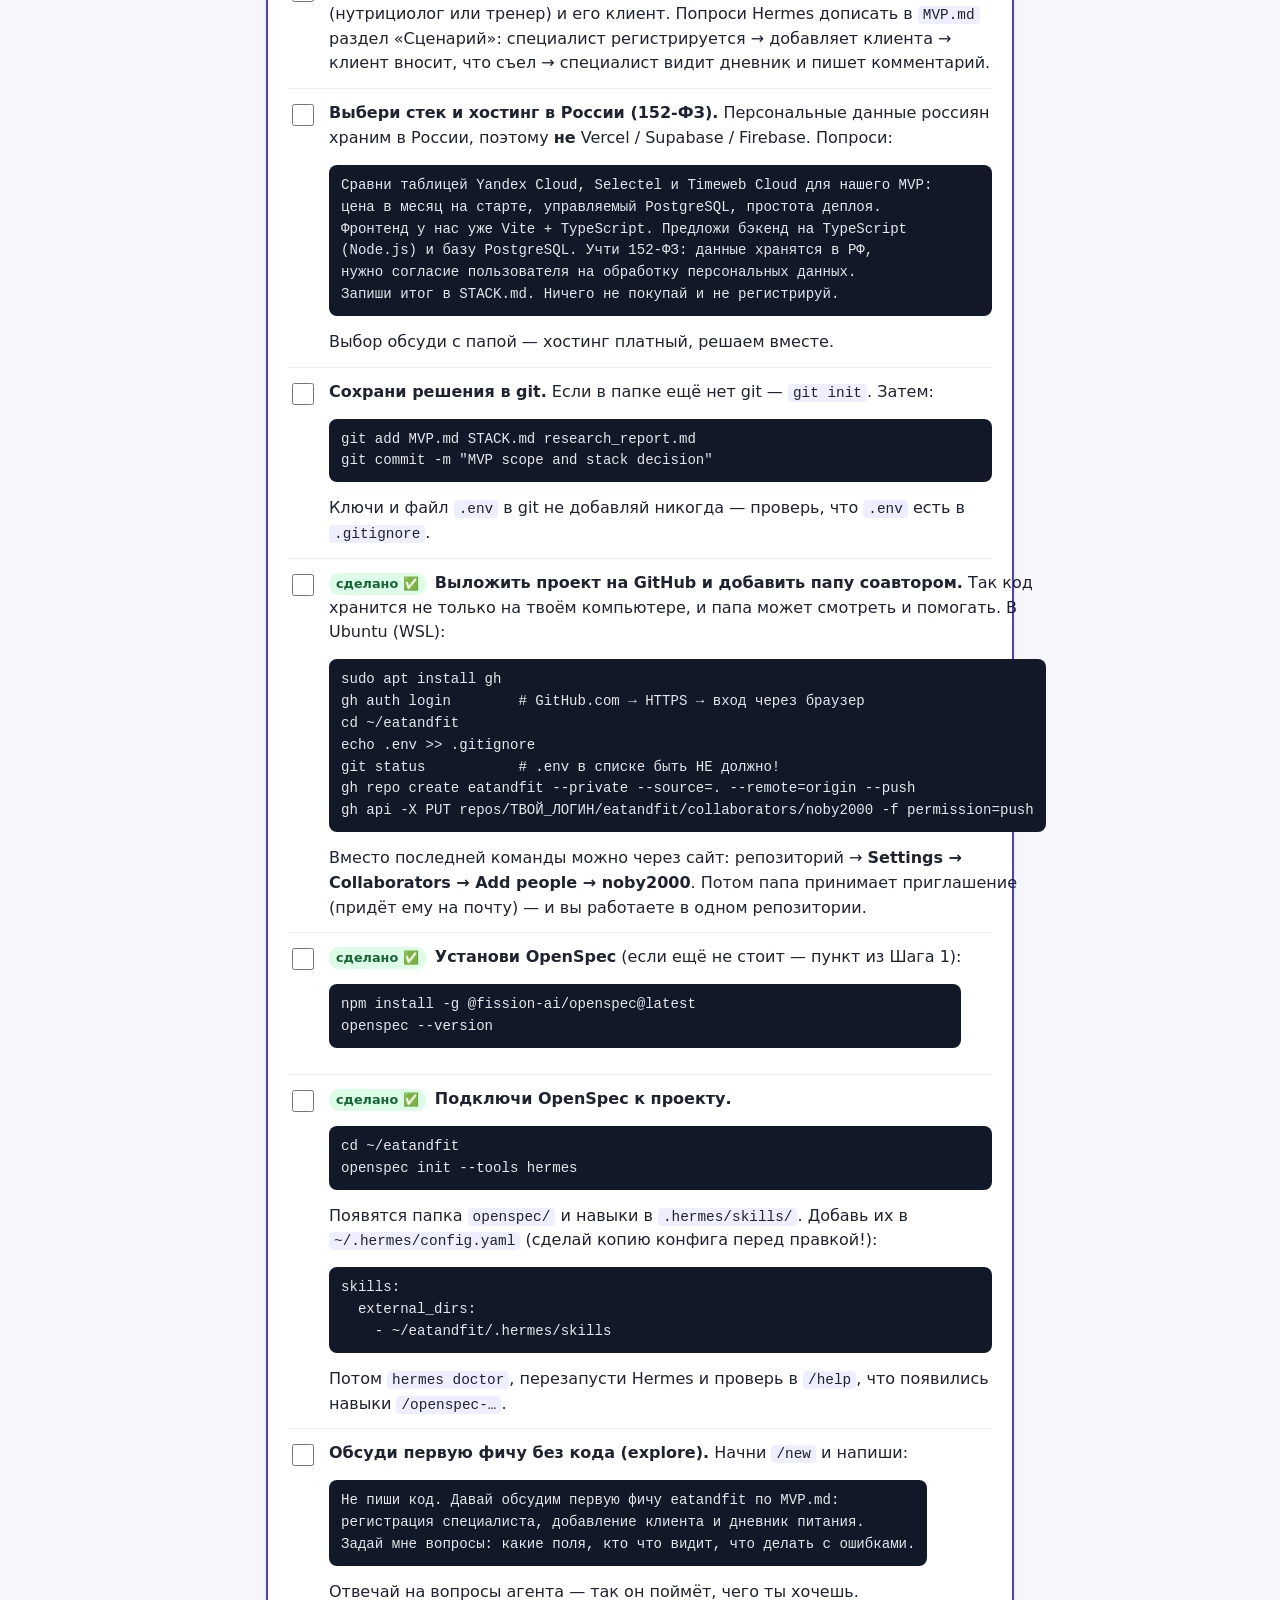
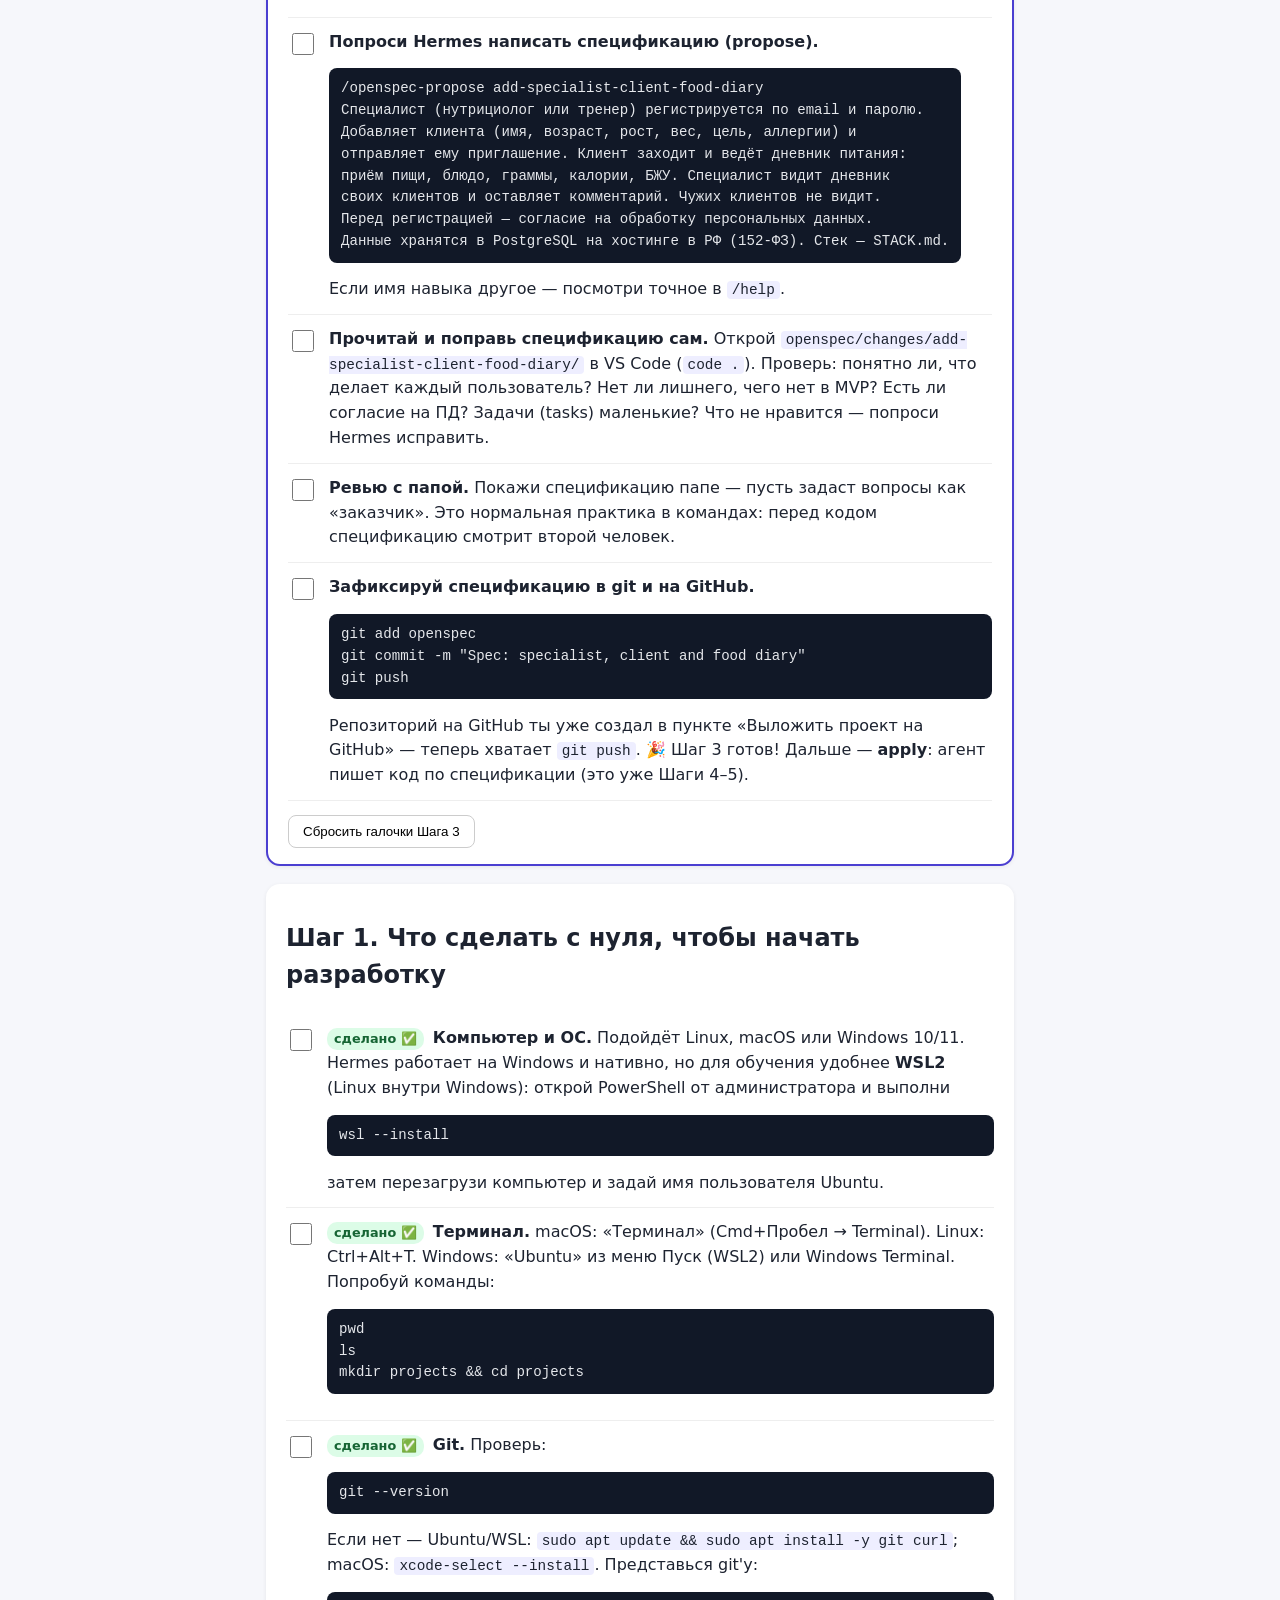
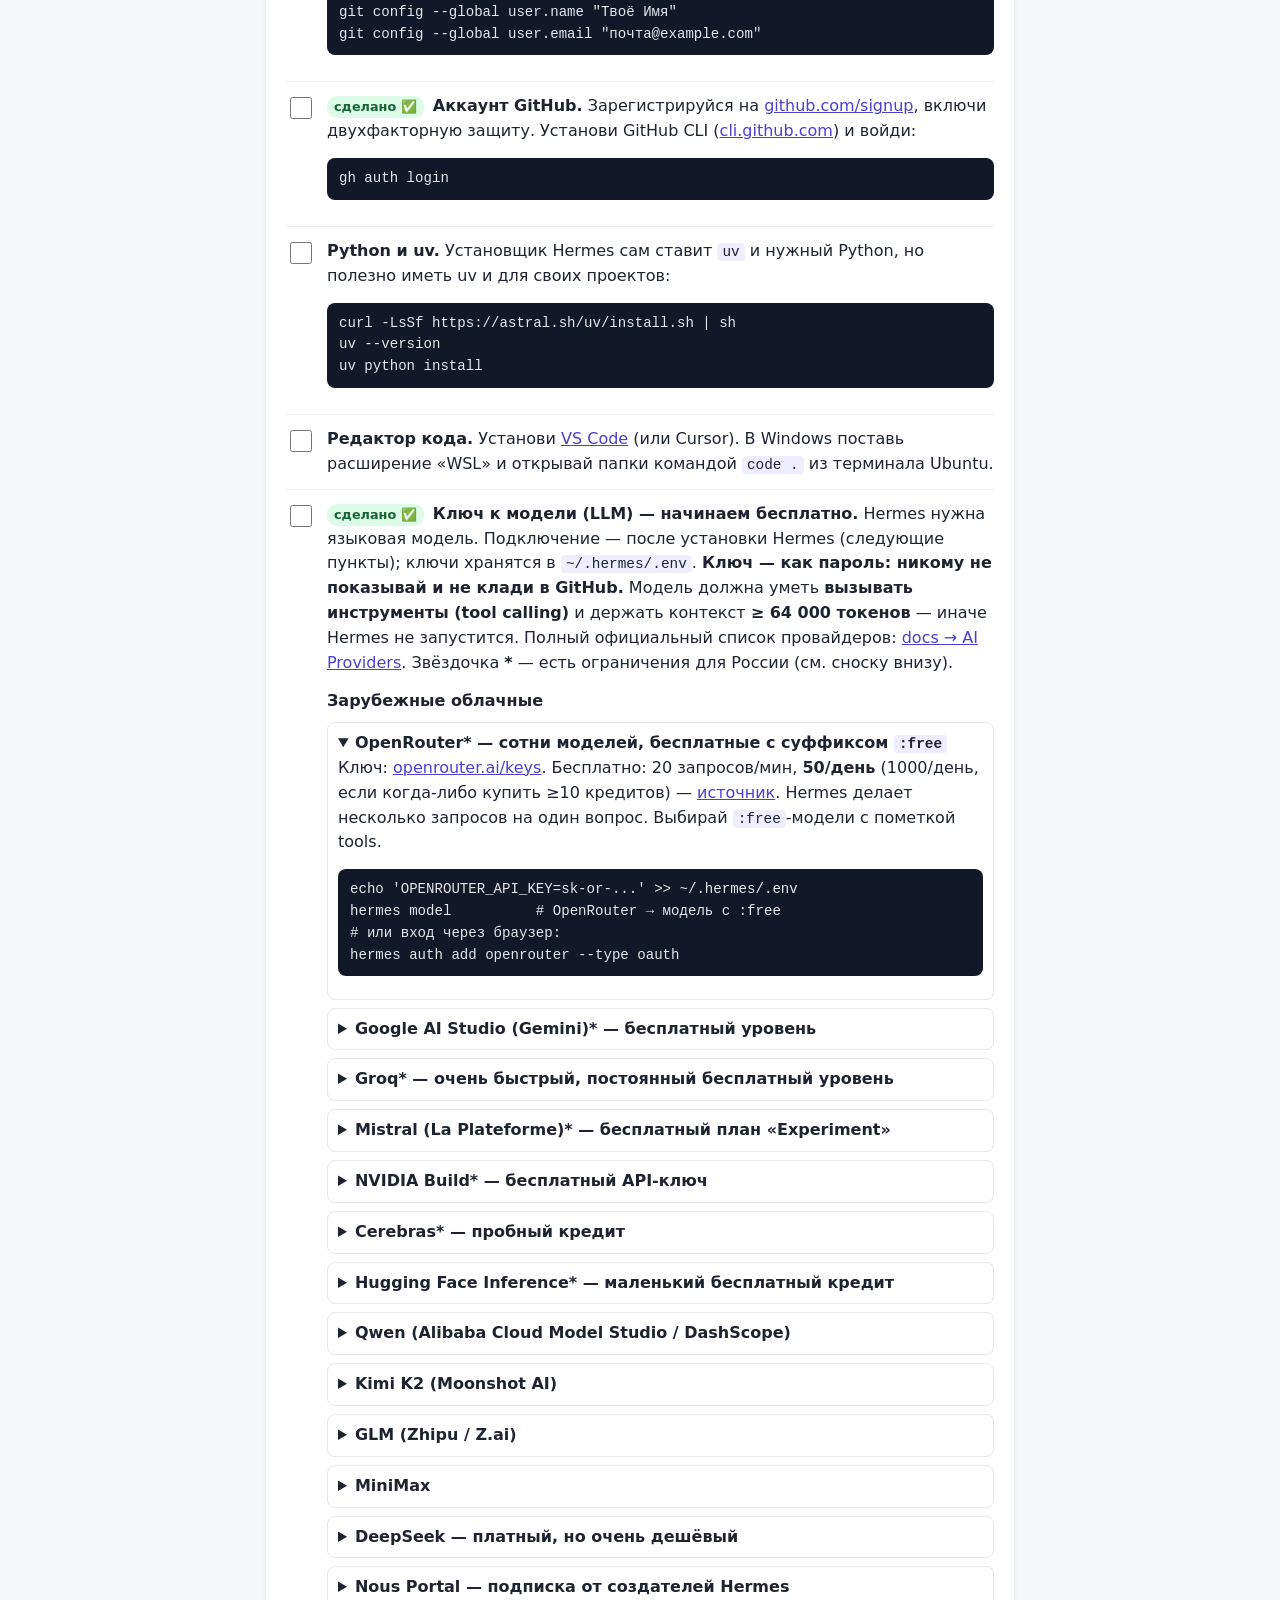
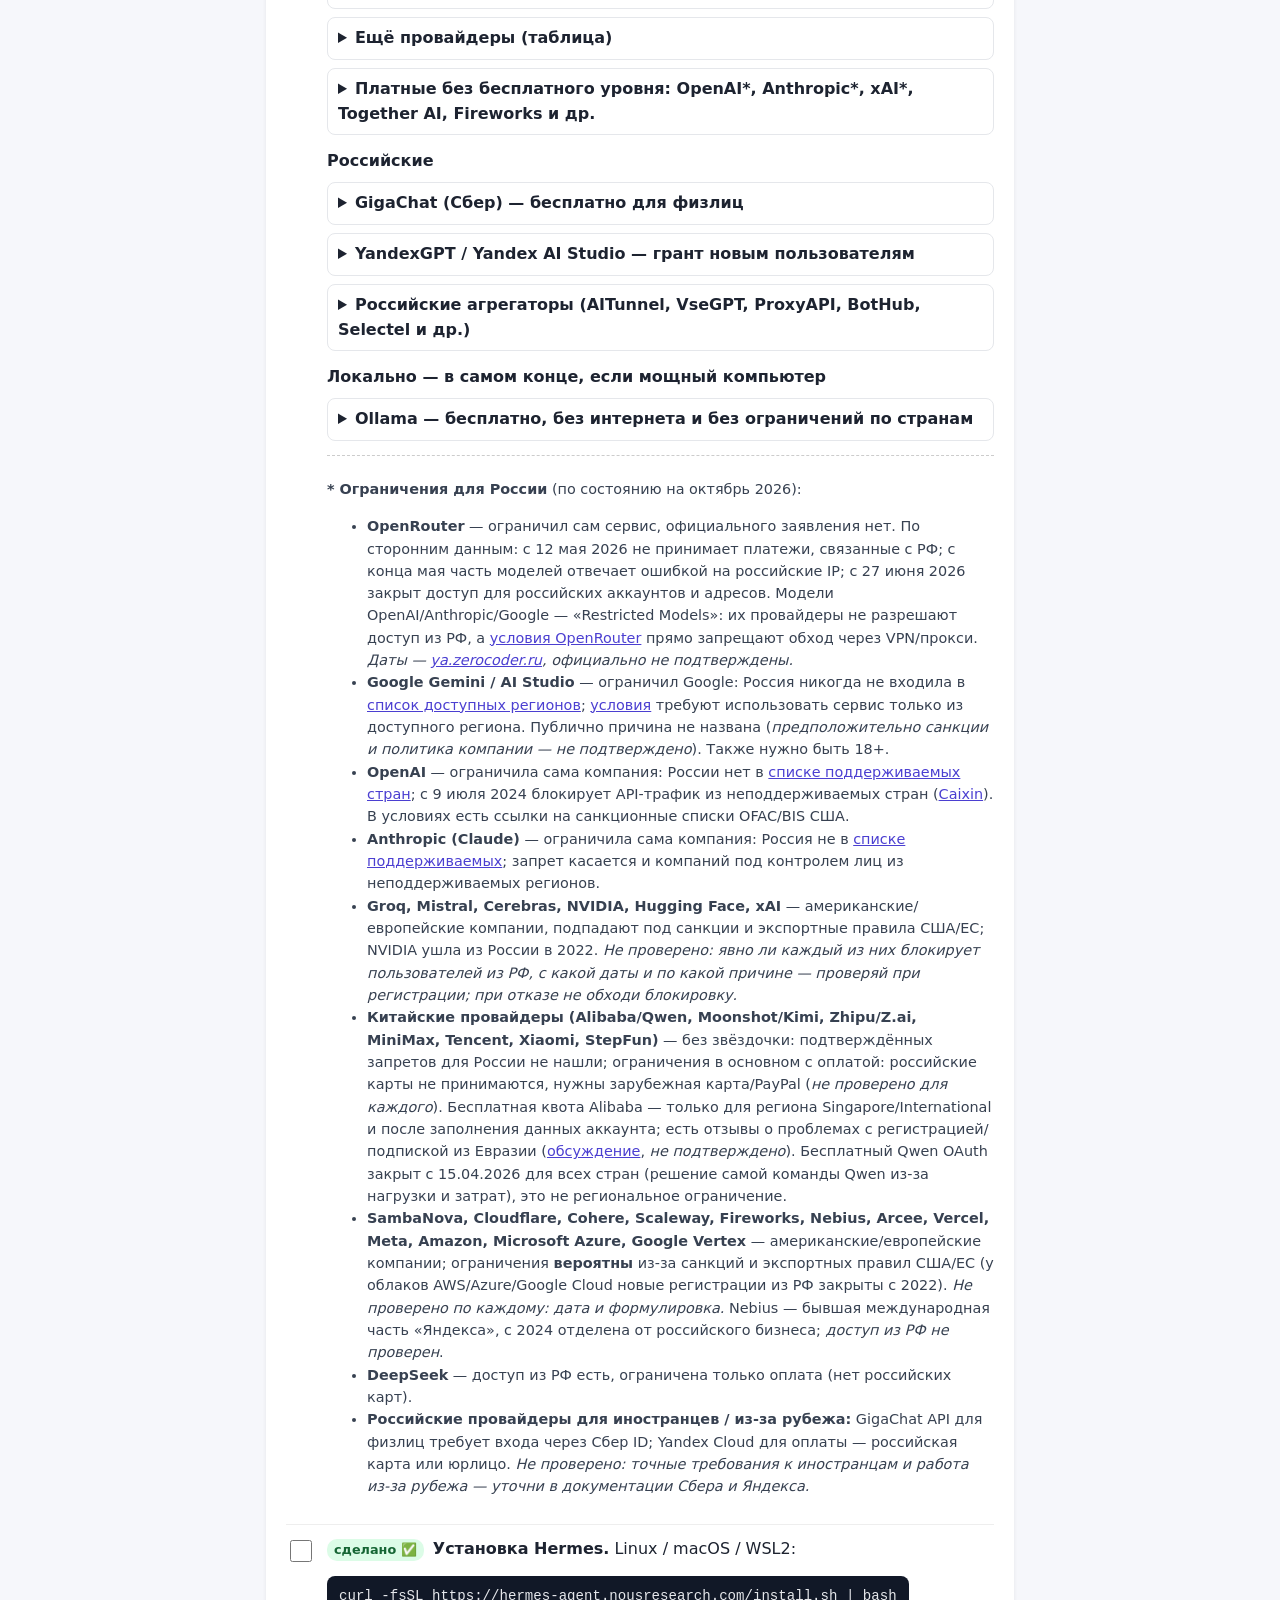
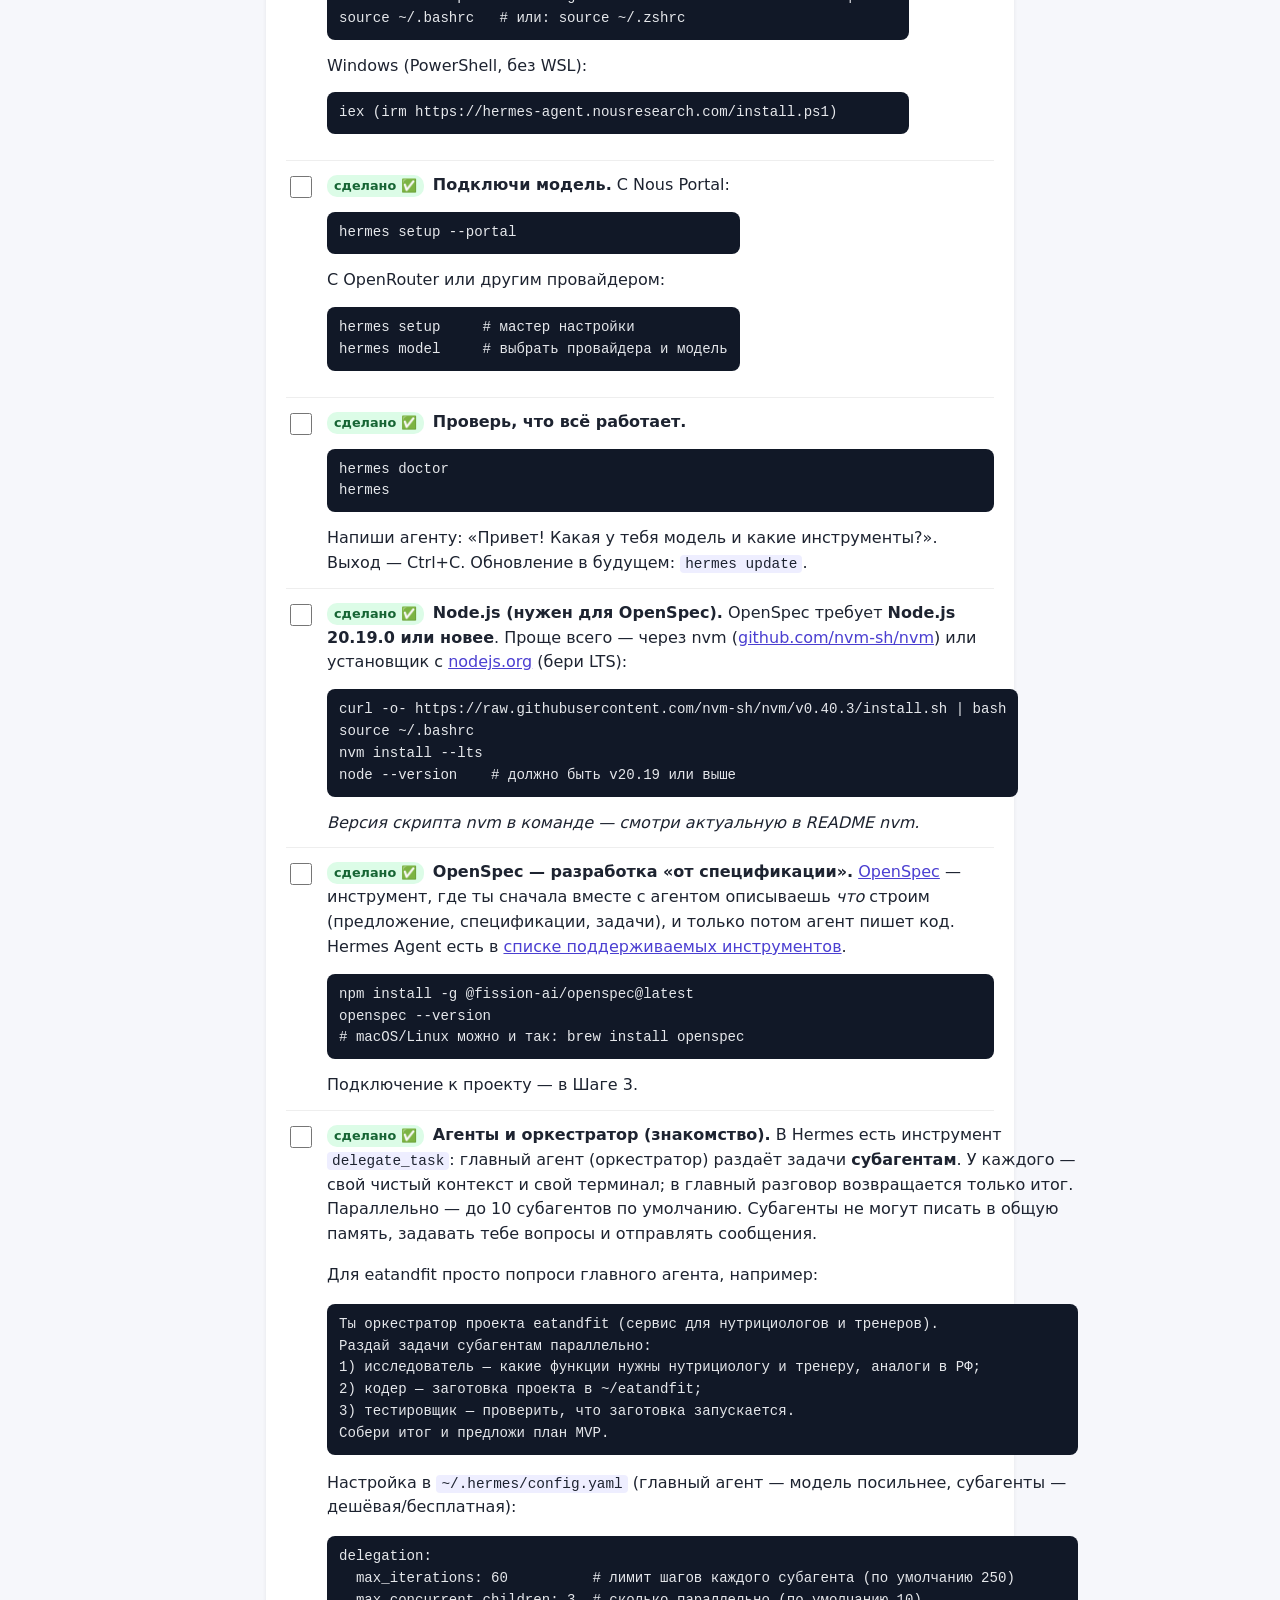
==== commit c30ff651: "Папа и есть наставник" ====
--- a/index.html
+++ b/index.html
@@ -17,7 +17,7 @@
 <li>✅ <b>Субагенты</b> (<code>delegate_task</code>) — на GLM-4.7-Flash, а если она перегружена, сами переключаются на GLM-4.5-Flash.</li>
 <li>✅ <b>Вспомогательные задачи</b> (названия чатов, сжатие контекста, картинки через GLM-4.6V-Flash) — тоже на Z.ai.</li>
 <li>✅ Настроена <b>цепочка запасных моделей</b>: если одна не отвечает, Hermes берёт следующую.</li>
-<li>✅ Настроена <b>удалённая помощь</b>: наставник может подключиться и помочь с настройкой.</li>
+<li>✅ Настроена <b>удалённая помощь</b>: папа может подключиться и помочь с настройкой.</li>
 </ul>
 <h3>Новое за 20 октября 2026 🚀</h3>
 <ul class="donelist">
@@ -80,7 +80,7 @@
 <p>✅ Зелёные галочки — всё хорошо. ❌ Красные строки — прочитай, что там написано, обычно сразу понятно, что чинить.</p>
 
 <h4>6. Не получилось — напиши нам</h4>
-<p>Пришли папе (или наставнику) <b>скриншот ошибки</b> и <b>вывод команд из шагов 1–3</b>. Этого почти всегда хватает, чтобы понять, в чём дело.</p>
+<p>Пришли папе <b>скриншот ошибки</b> и <b>вывод команд из шагов 1–3</b>. Этого почти всегда хватает, чтобы понять, в чём дело.</p>
 <p class="warn">🔒 Ключи никогда не отправляй. Команды выше специально сделаны так, что ключ на экран не выводят. Не открывай <code>~/.hermes/.env</code> на скриншотах.</p>
 </section>
 
@@ -96,7 +96,7 @@
 <details><summary><b>8. Vercel, Supabase, Firebase — не для нас</b></summary><p>Hermes предлагал эти сервисы, но для российского приложения их использовать нельзя: по <b>152-ФЗ</b> персональные данные россиян нужно хранить в России. Наш выбор — <b>Yandex Cloud, Selectel или Timeweb Cloud + PostgreSQL</b>. <b>Урок:</b> агент знает много, но законы РФ проверяй сам — и проси агента учитывать их прямо в задаче.</p></details>
 <details><summary><b>9. Сломанный IPv6 в WSL — запросы зависали</b></summary><p>DNS отдавал IPv6-адреса, но IPv6 в Ubuntu не работал — и запросы к моделям просто висели без ответа. Починили одной командой, теперь система сначала пробует IPv4: <pre>echo 'precedence ::ffff:0:0/96  100' | sudo tee -a /etc/gai.conf</pre> <b>Урок:</b> если <code>curl</code> к сайту зависает, а ya.ru в браузере открывается — попробуй <code>curl -4 ...</code>. Если с <code>-4</code> работает, виноват IPv6.</p></details>
 <details><summary><b>10. Два раза <code>skills:</code> в config.yaml — Hermes не запускался</b></summary><p>При подключении навыков OpenSpec блок <code>skills:</code> дописали в конец <code>~/.hermes/config.yaml</code> два раза подряд. Hermes отказался стартовать с ошибкой «duplicate key skills». Мы убрали дубль и вписали папку навыков в уже существующий блок. <b>Урок:</b> в YAML каждый ключ должен быть <b>один</b>. Не дописывай блок в конец файла — найди существующий и поправь его. После правки проверь <code>hermes config check</code> и <code>hermes doctor</code>. И всегда делай копию перед правкой: <code>cp ~/.hermes/config.yaml ~/.hermes/config.yaml.bak</code>.</p></details>
-<details><summary><b>11. VPN Happ рвёт связь</b></summary><p>Когда Happ отключался или переключал сервер, в Ubuntu пропадал интернет целиком, а заодно и Tailscale — наставник терял связь посреди настройки. <b>Урок:</b> в Happ включи <b>раздельное туннелирование</b> (split tunneling) и добавь Tailscale в исключения — тогда VPN и удалённая помощь не мешают друг другу.</p></details>
+<details><summary><b>11. VPN Happ рвёт связь</b></summary><p>Когда Happ отключался или переключал сервер, в Ubuntu пропадал интернет целиком, а заодно и Tailscale — папа терял связь посреди настройки. <b>Урок:</b> в Happ включи <b>раздельное туннелирование</b> (split tunneling) и добавь Tailscale в исключения — тогда VPN и удалённая помощь не мешают друг другу.</p></details>
 <details><summary><b>12. Ключ Gonka был «на паузе»</b></summary><p>Ключ создали, но он не работал: в панели Gonka он стоял в статусе «на паузе», пока его не включили. <b>Урок:</b> после создания ключа загляни в панель провайдера и проверь, что ключ <b>активен</b> (а иногда нужно ещё подтвердить телефон по SMS).</p></details>
 <details><summary><b>13. Gemini, SambaNova и OpenRouter: что не подошло</b></summary><p>Ключ Gemini оказался не из Google AI Studio — правильный ключ начинается с <code>AIza</code>. К тому же Gemini блокирует регион даже через VPN. SambaNova просит привязать карту. Поэтому обоих убрали из цепочки. А у OpenRouter часть бесплатных моделей (например, Nemotron) работает, только если разрешить их на <a href="https://openrouter.ai/settings/privacy">странице приватности</a>. <b>Урок:</b> «бесплатно» не значит «работает сразу» — проверяй формат ключа, регион и настройки аккаунта.</p></details>
 <details><summary><b>14. «Кончились токены», а на самом деле выключен VPN</b></summary><p>Hermes стал отвечать медленно и хуже, и показалось, что закончились токены. На самом деле токены были на месте: просто был выключен VPN, Gonka и OpenRouter не отвечали (таймаут), и цепочка <code>free-chain</code> сама переключилась на запасной Z.ai GLM-4.5-Flash — он работает без VPN, но медленнее и слабее. <b>Урок:</b> прежде чем думать о токенах, проверь, какая модель реально ответила и доходит ли интернет до провайдеров — по шагам из раздела <a href="#diag">«🩺 Hermes тупит»</a>.</p></details>
@@ -190,7 +190,7 @@
 Данные хранятся в PostgreSQL на хостинге в РФ (152-ФЗ). Стек — STACK.md.</pre>
 Если имя навыка другое — посмотри точное в <code>/help</code>.</div></label>
 <label class="task"><input type="checkbox" data-id="s3-review"><div><b>Прочитай и поправь спецификацию сам.</b> Открой <code>openspec/changes/add-specialist-client-food-diary/</code> в VS Code (<code>code .</code>). Проверь: понятно ли, что делает каждый пользователь? Нет ли лишнего, чего нет в MVP? Есть ли согласие на ПД? Задачи (tasks) маленькие? Что не нравится — попроси Hermes исправить.</div></label>
-<label class="task"><input type="checkbox" data-id="s3-mentor"><div><b>Ревью с папой / наставником.</b> Покажи спецификацию папе — пусть задаст вопросы как «заказчик». Это нормальная практика в командах: перед кодом спецификацию смотрит второй человек.</div></label>
+<label class="task"><input type="checkbox" data-id="s3-mentor"><div><b>Ревью с папой.</b> Покажи спецификацию папе — пусть задаст вопросы как «заказчик». Это нормальная практика в командах: перед кодом спецификацию смотрит второй человек.</div></label>
 <label class="task"><input type="checkbox" data-id="s3-commit"><div><b>Зафиксируй спецификацию в git и на GitHub.</b>
 <pre>git add openspec
 git commit -m "Spec: specialist, client and food diary"
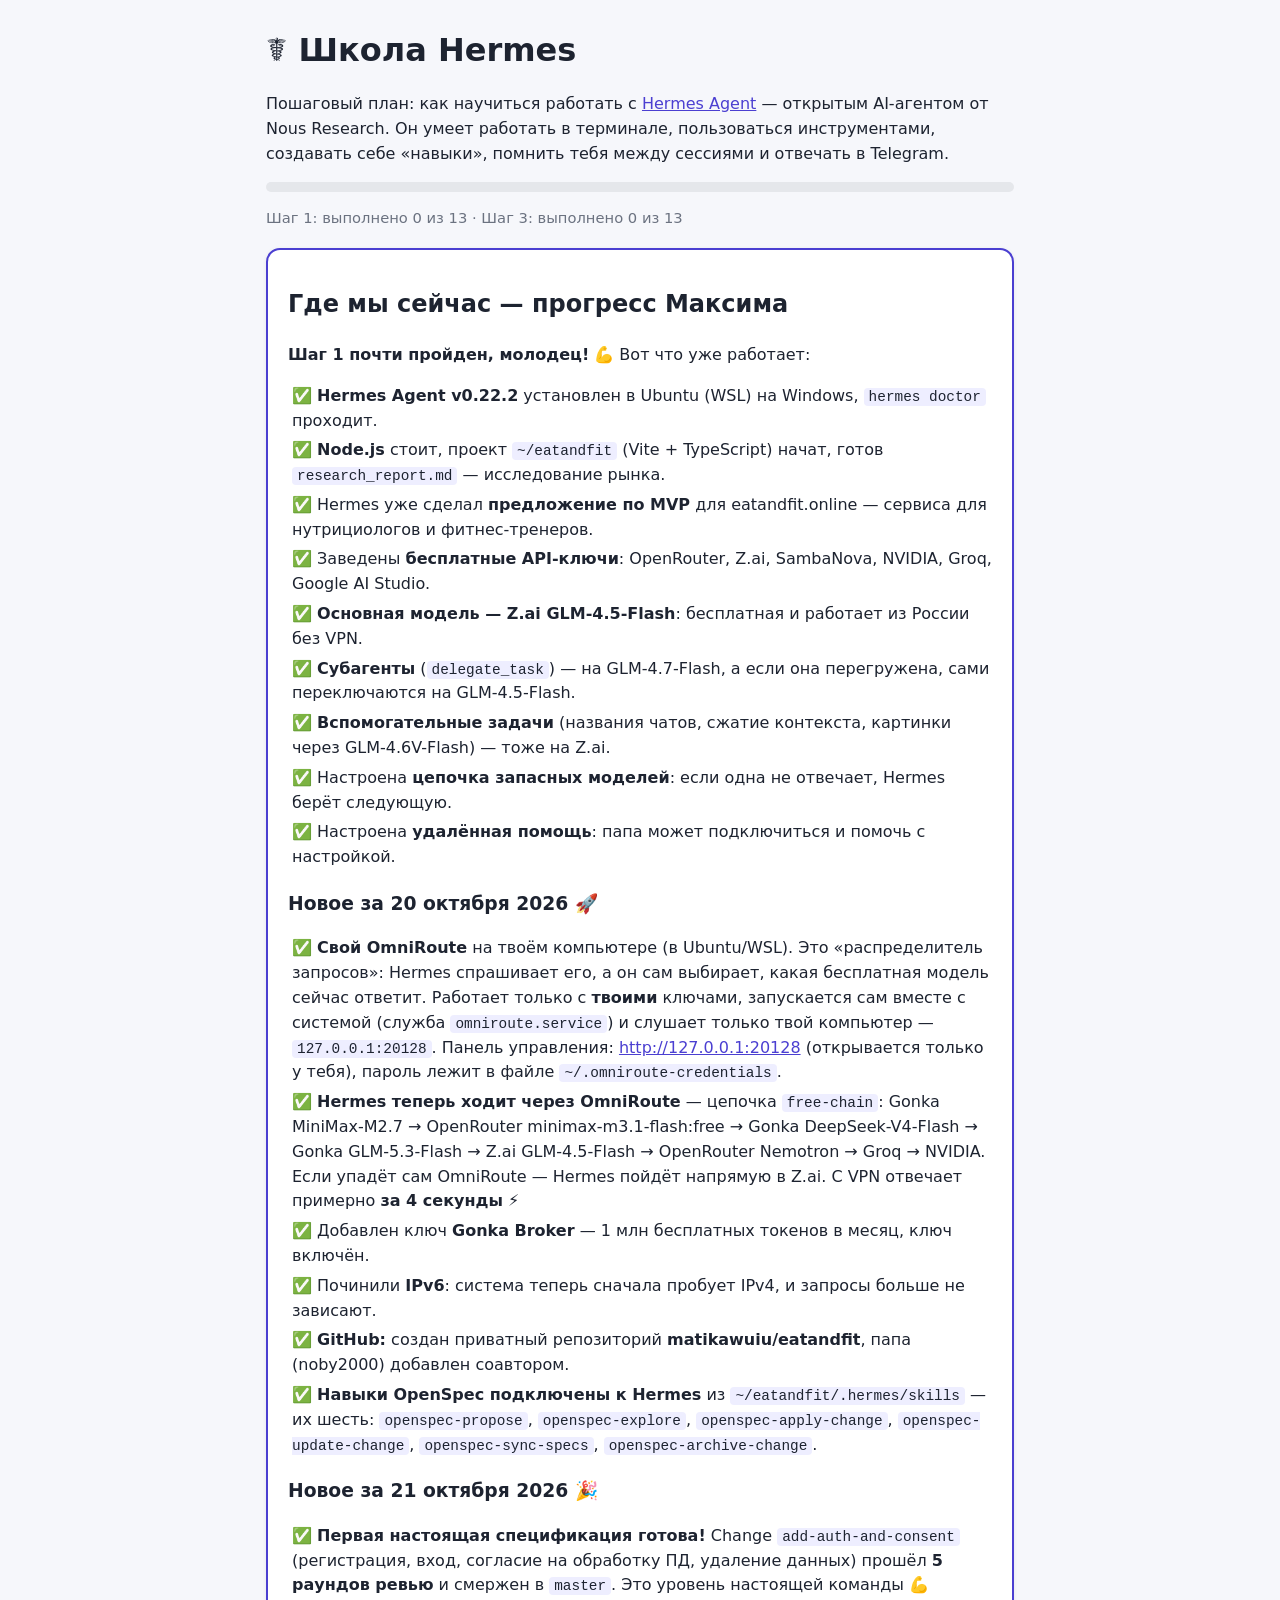
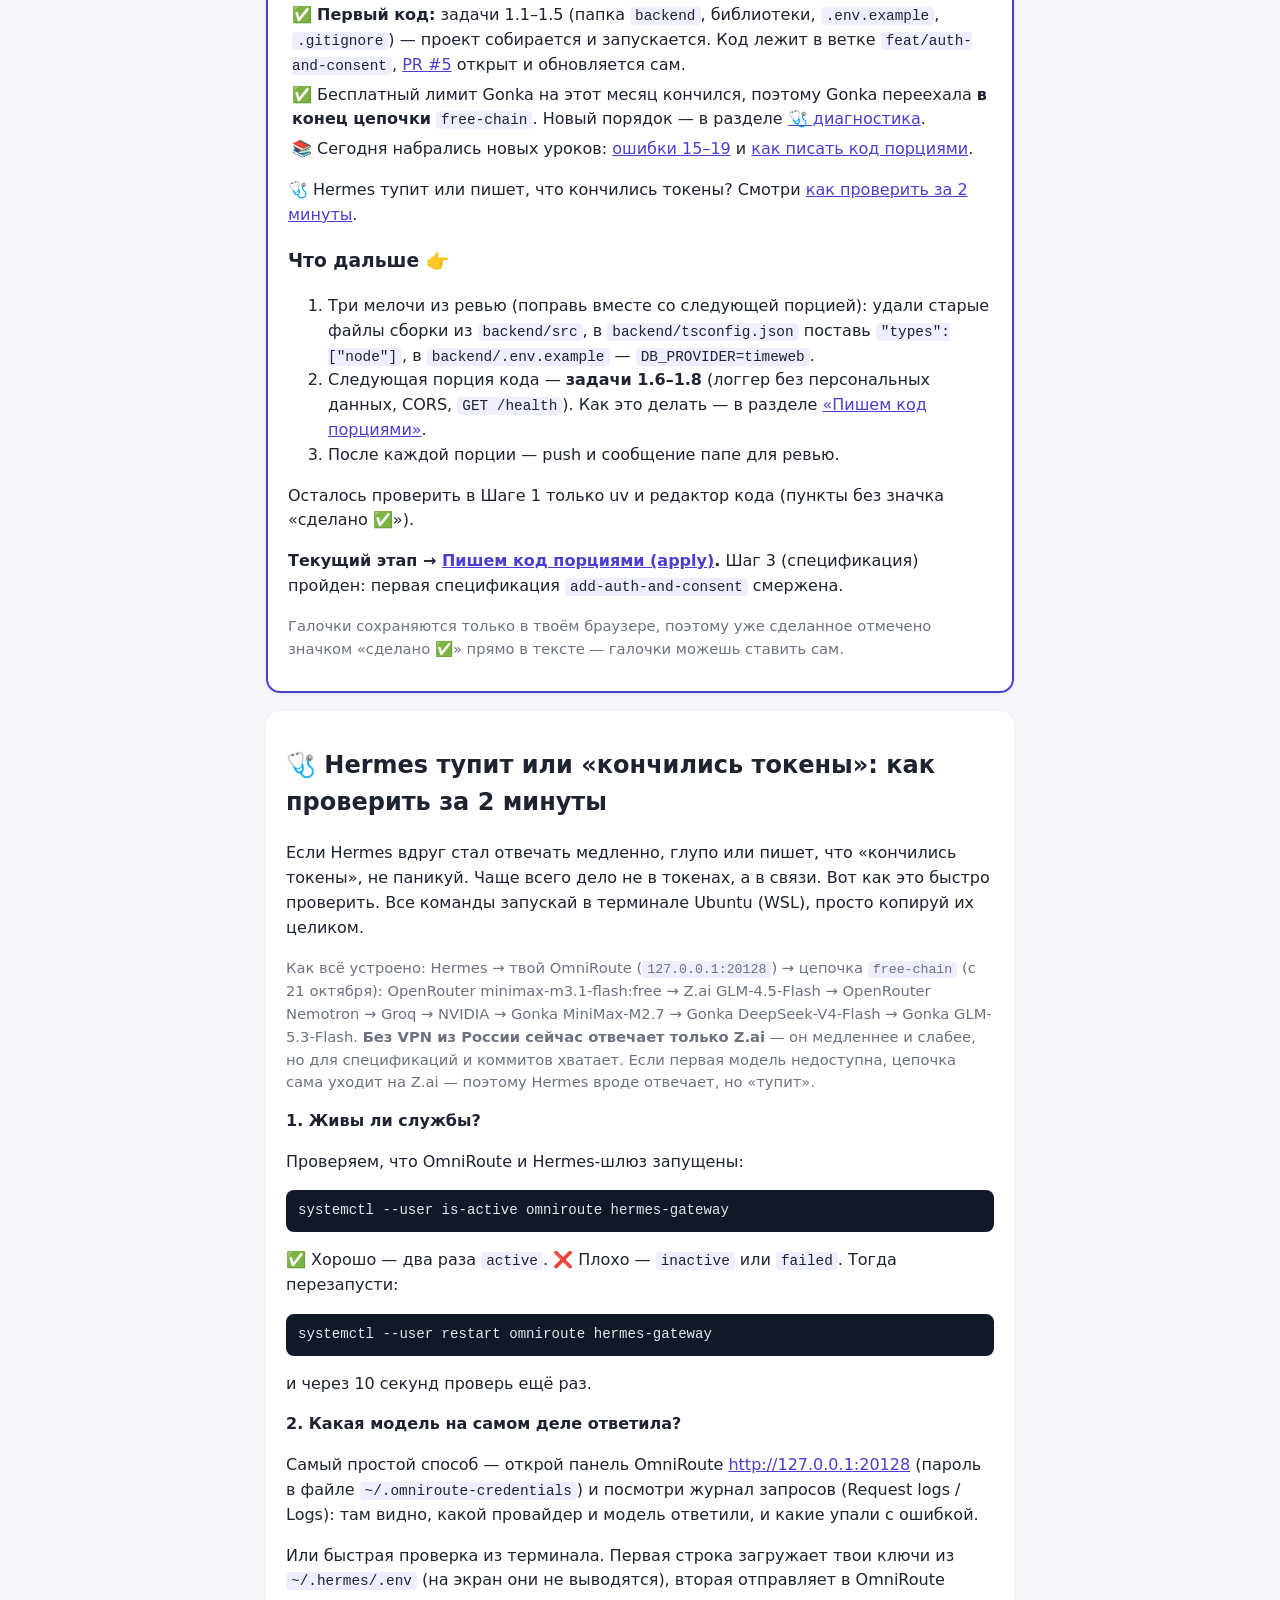
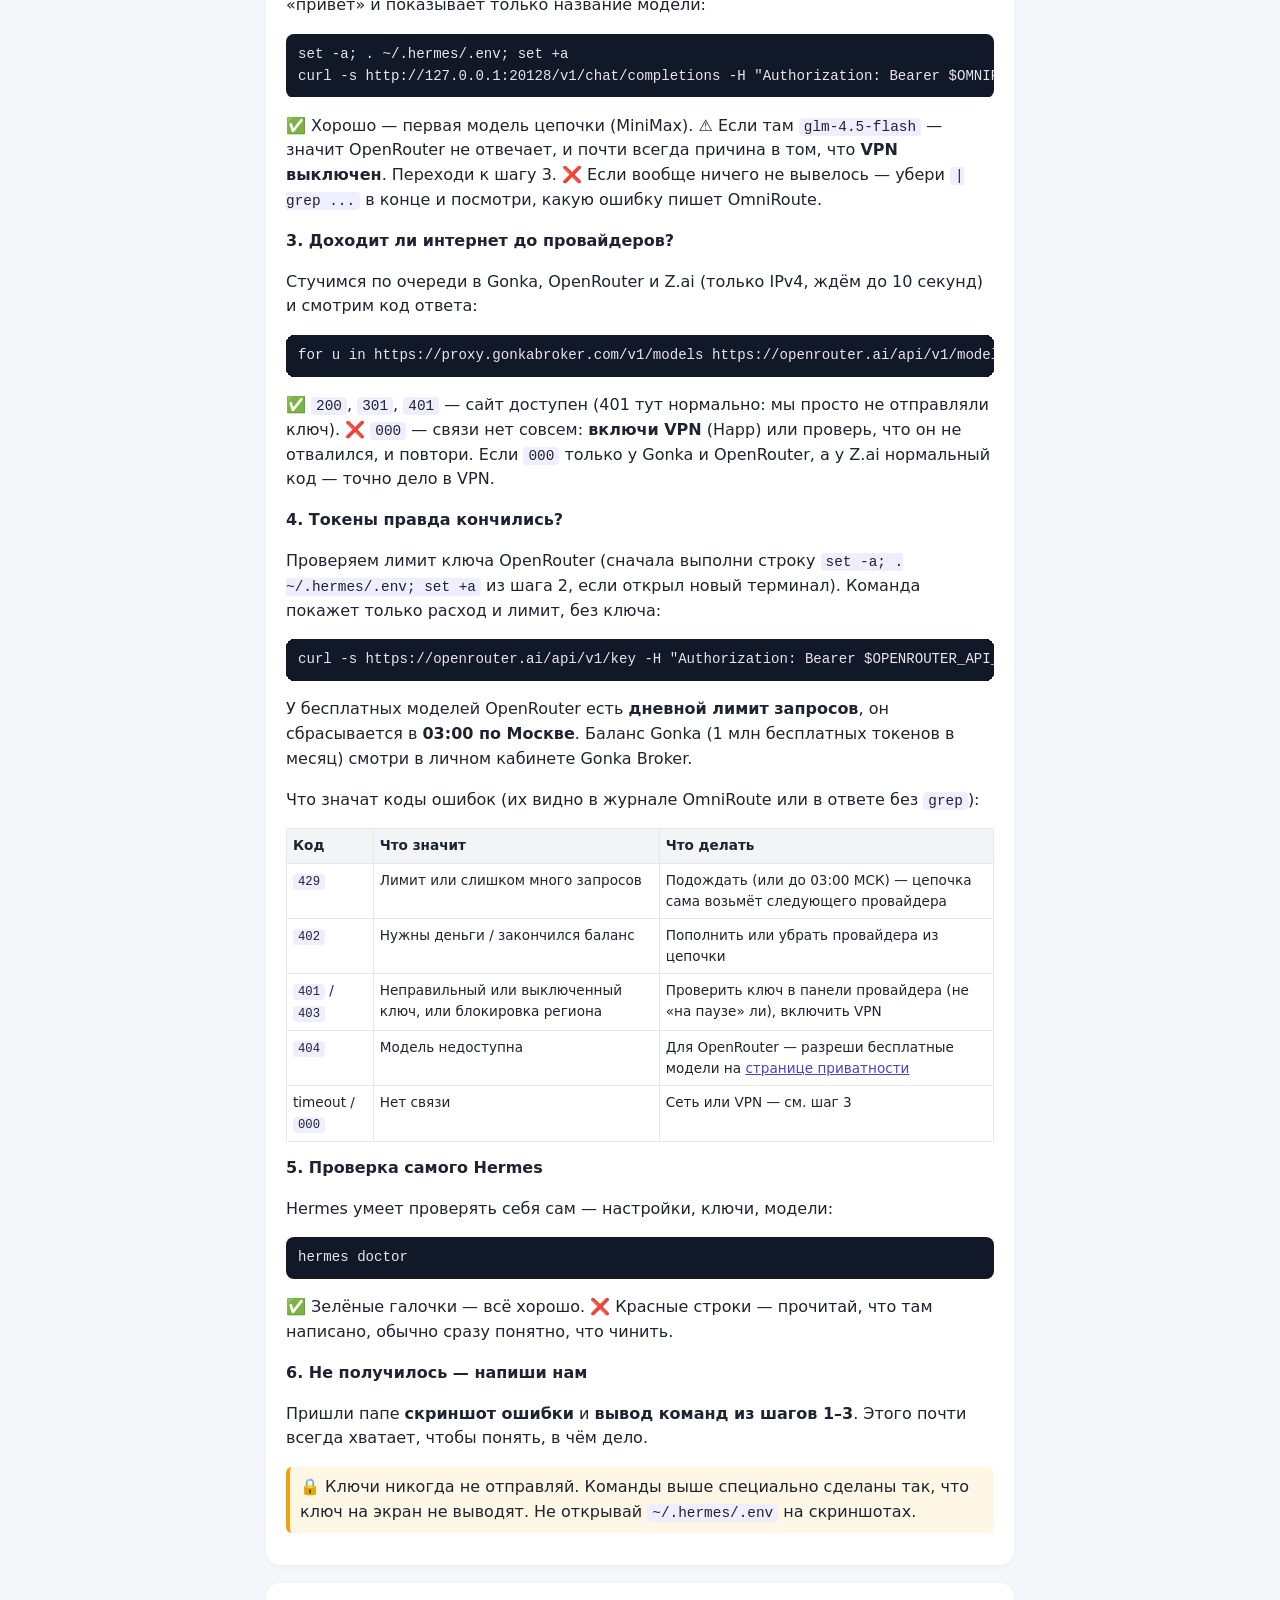
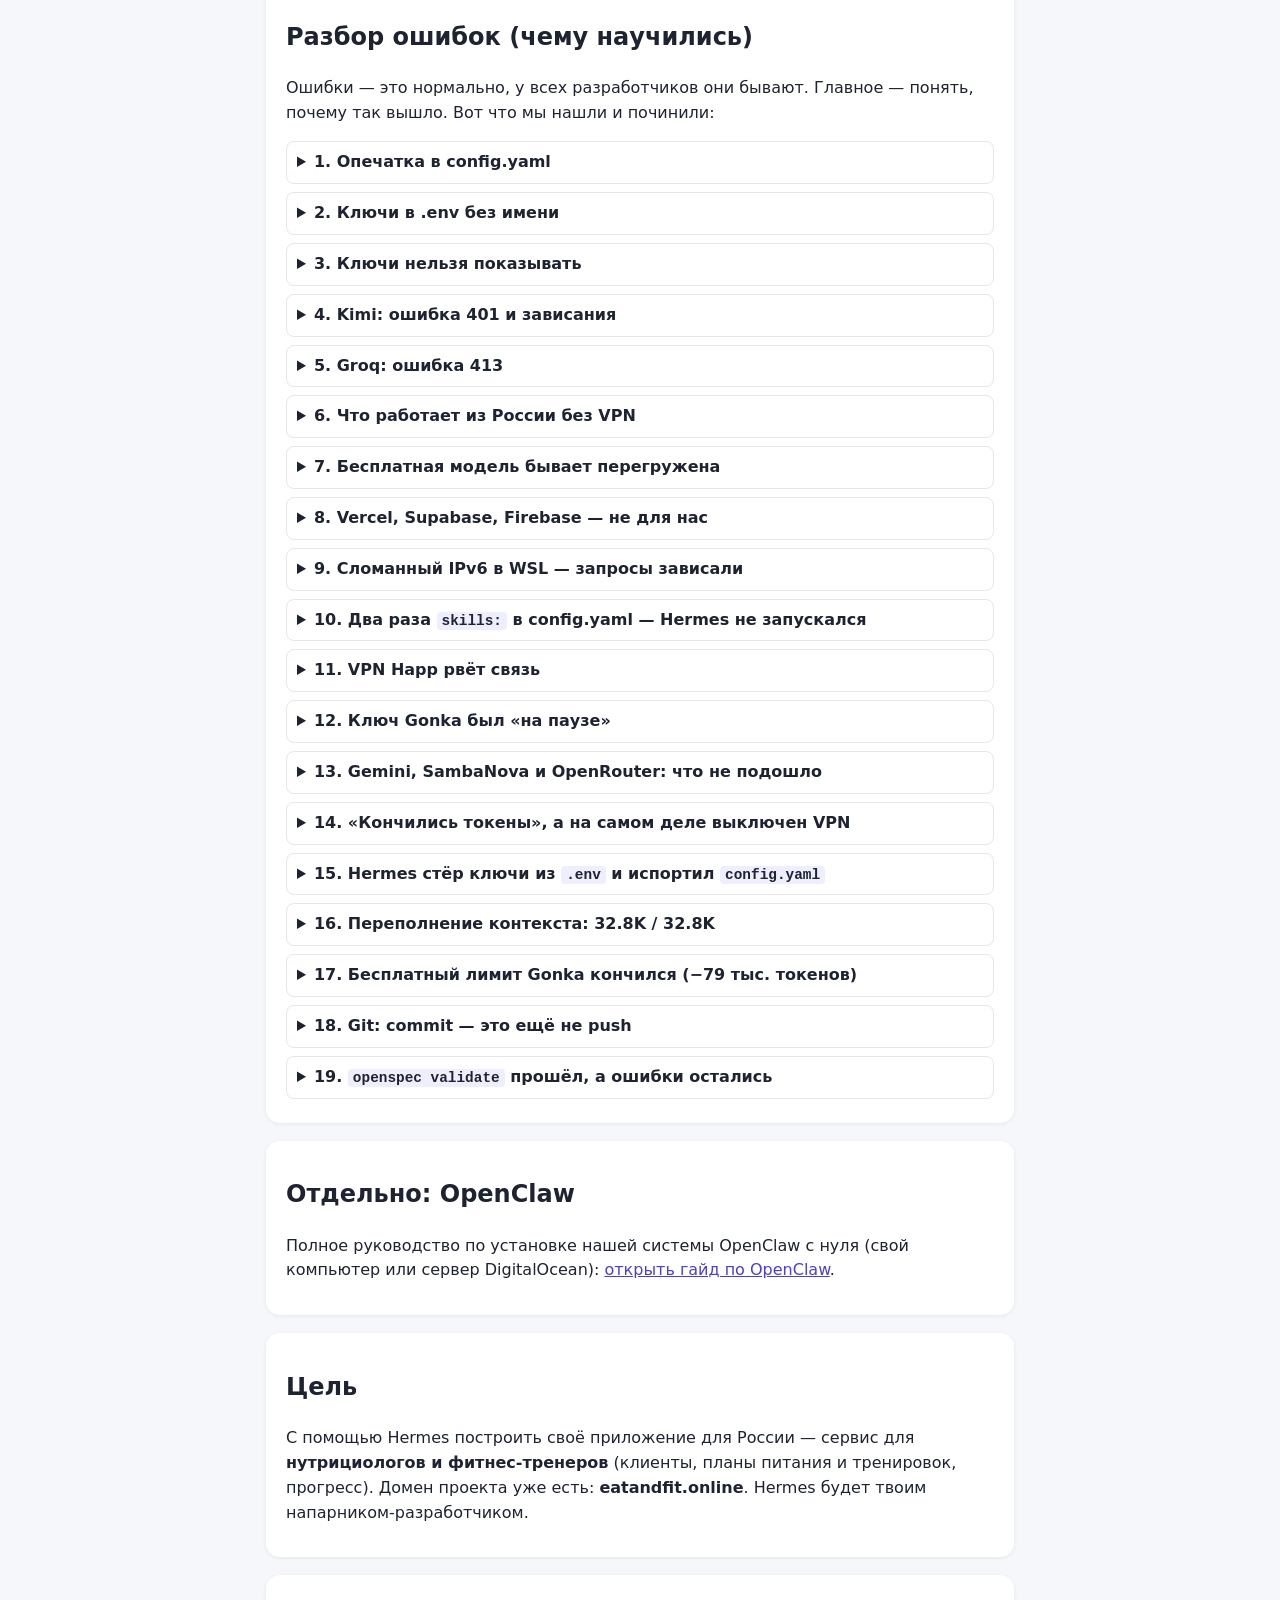
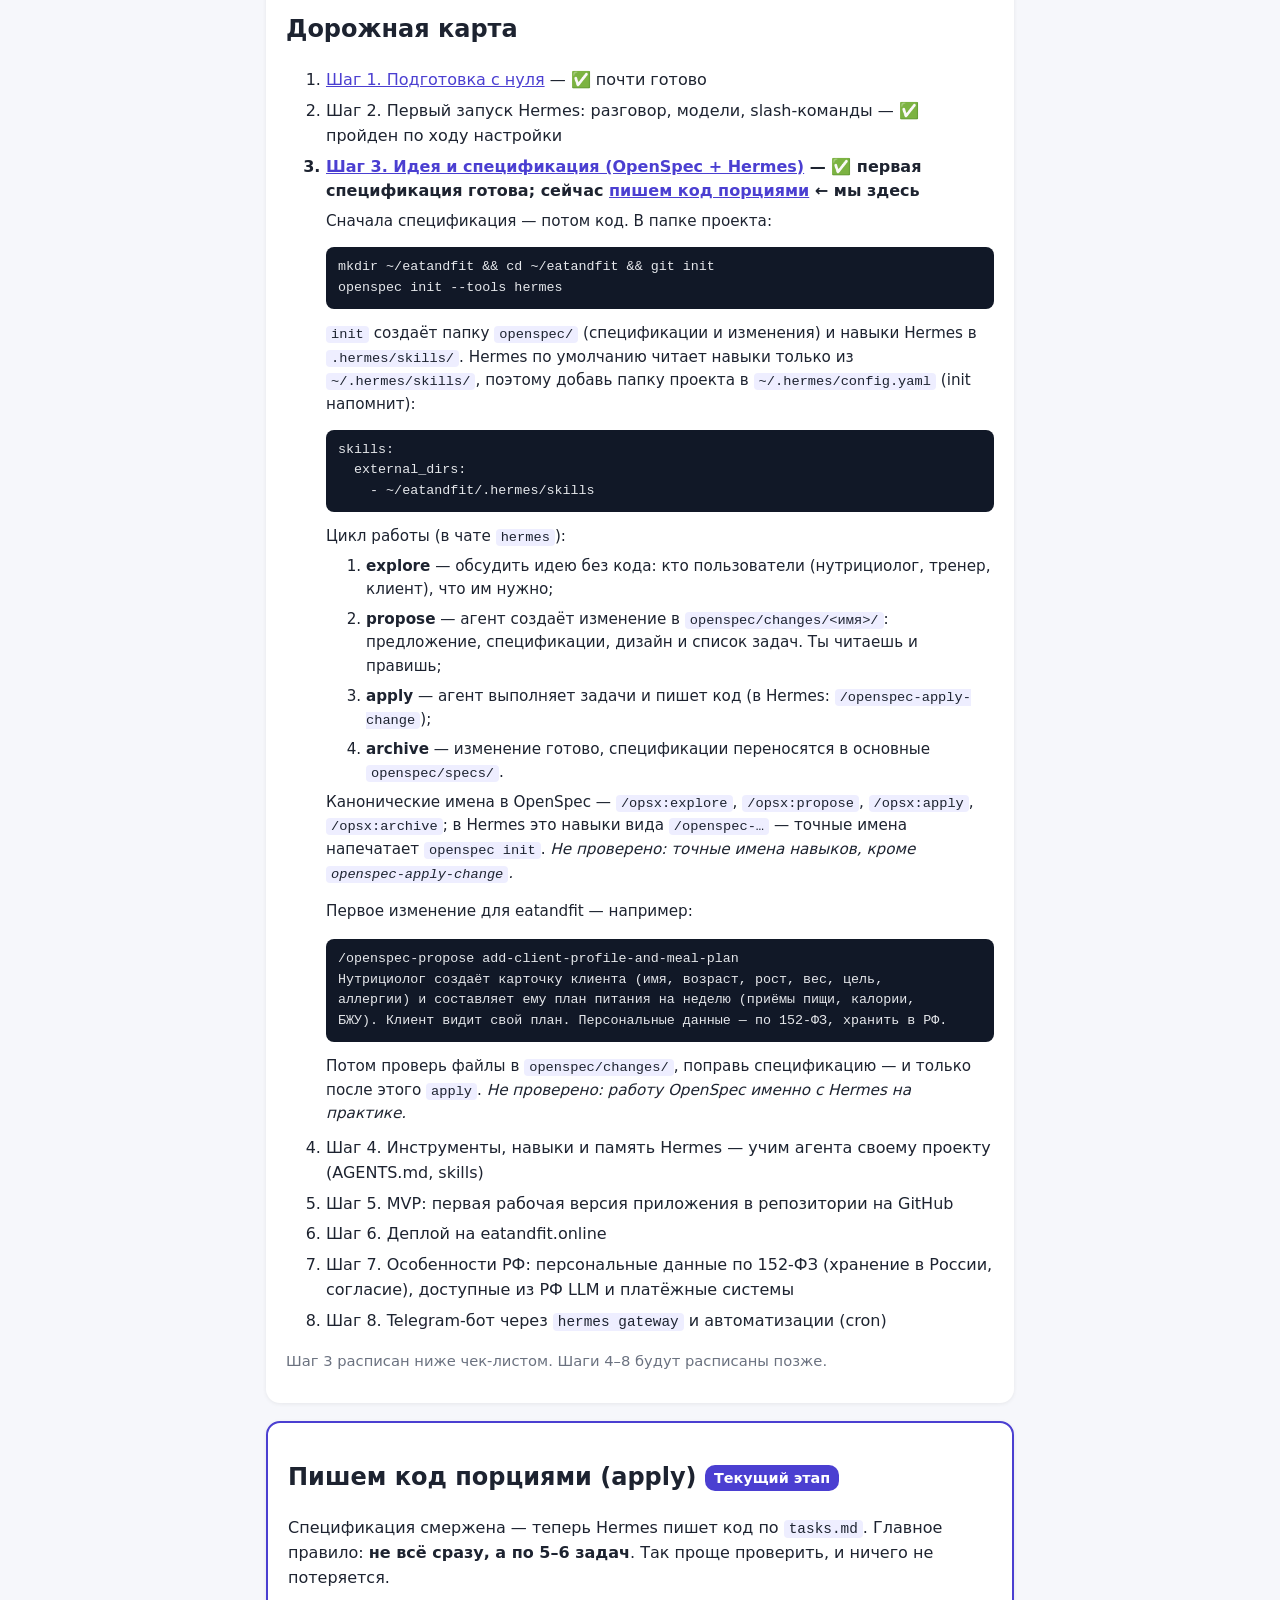
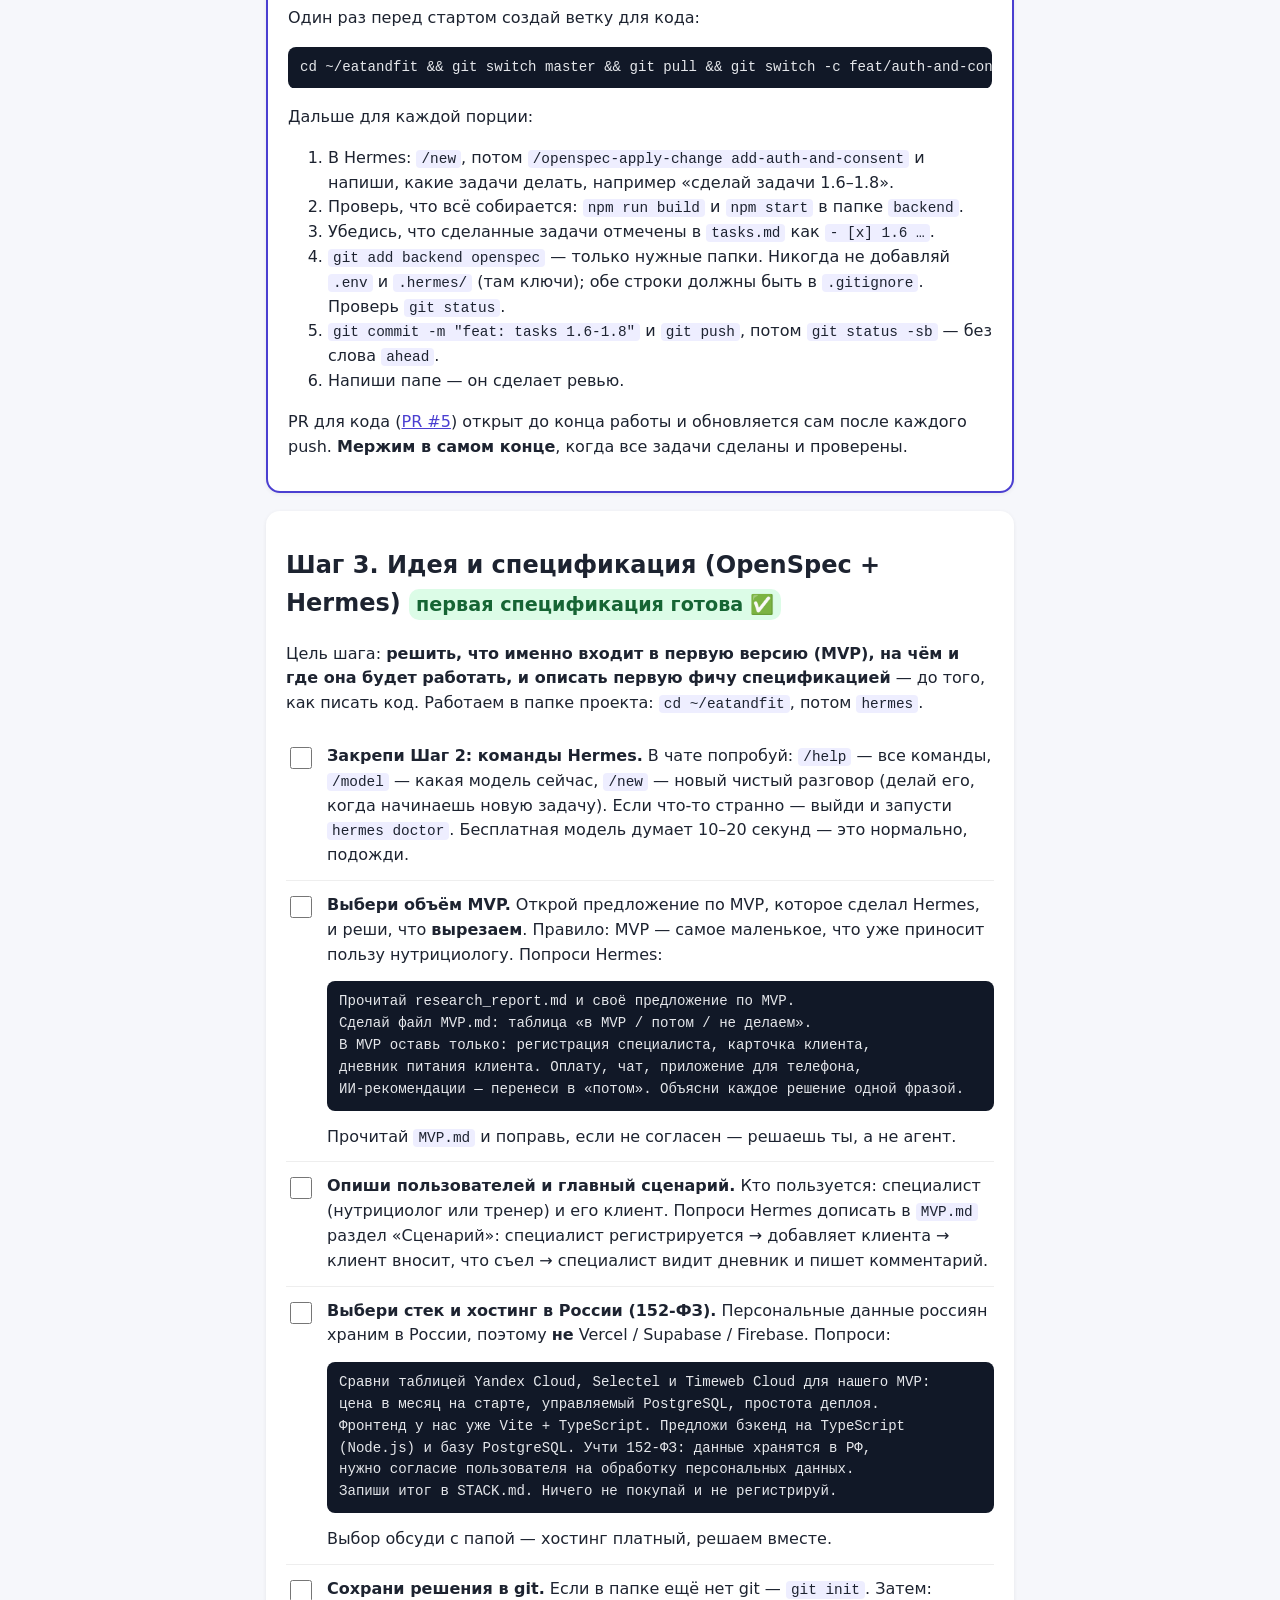
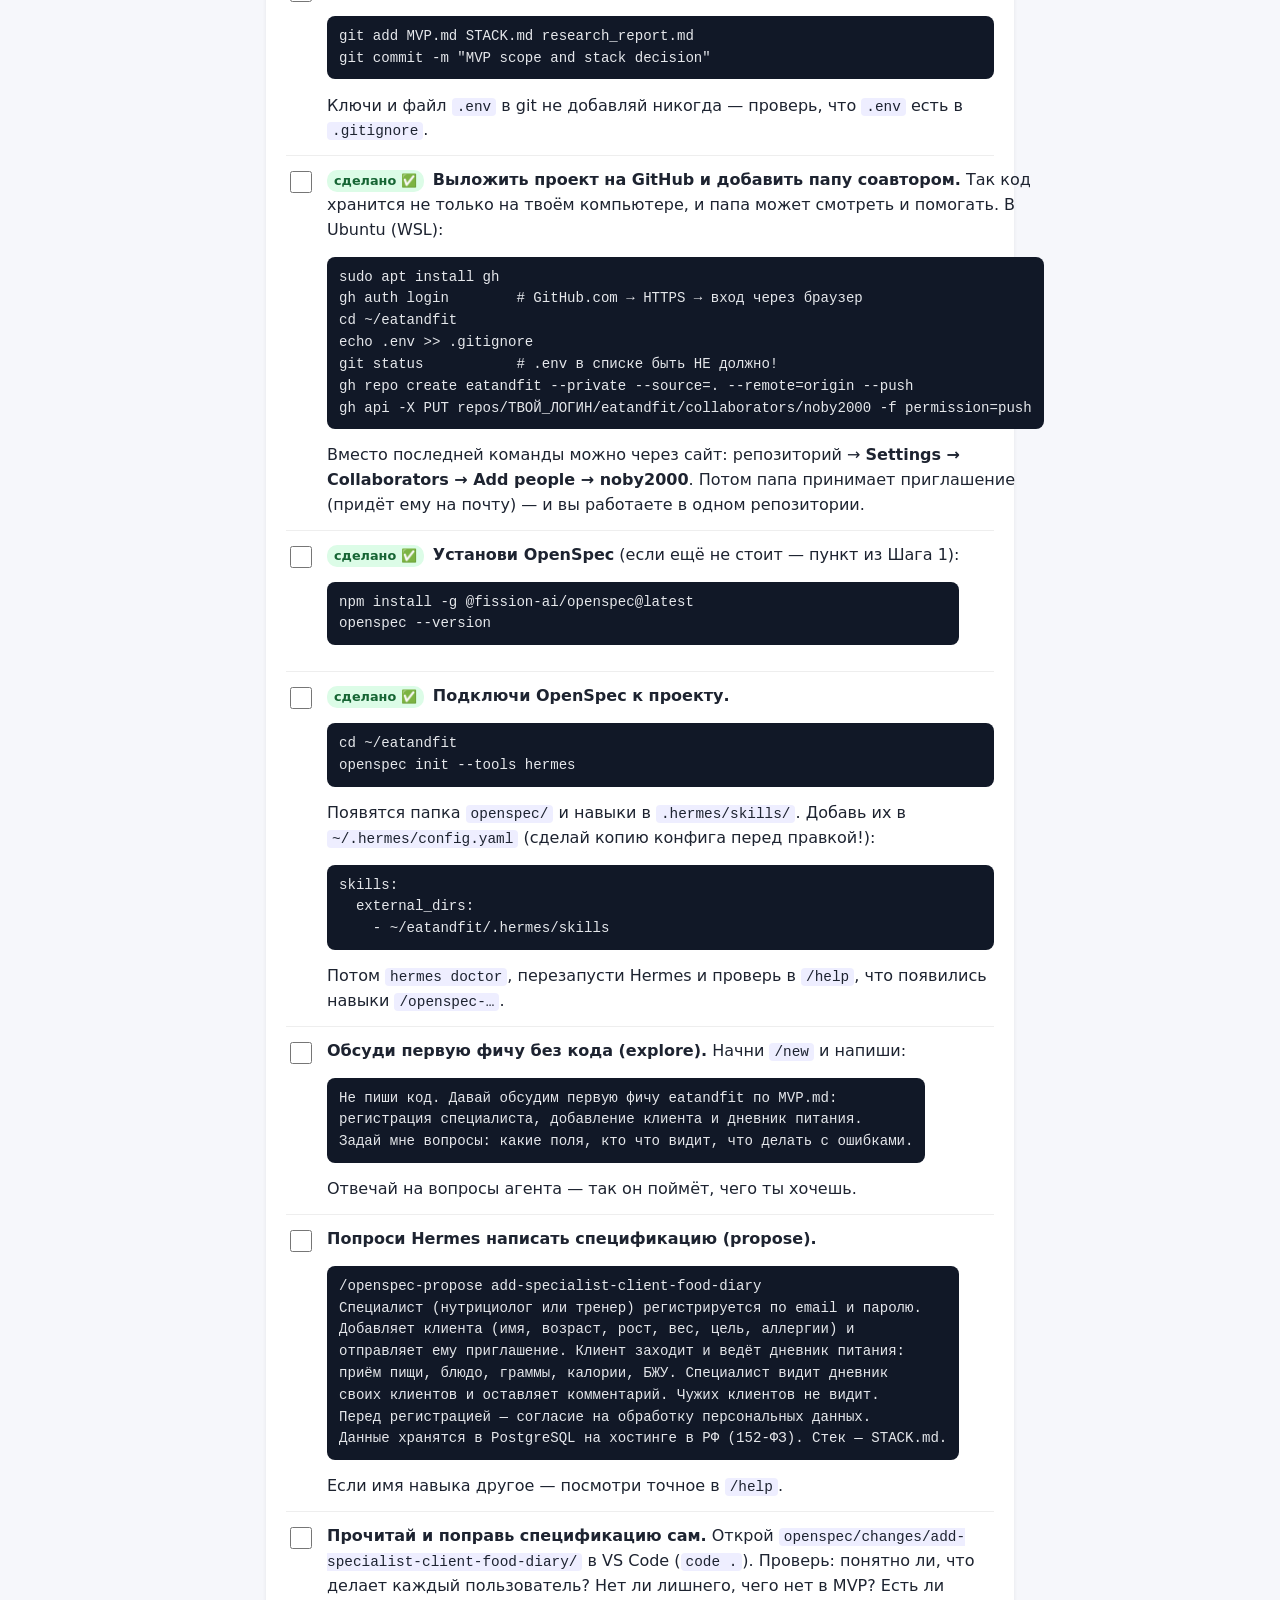
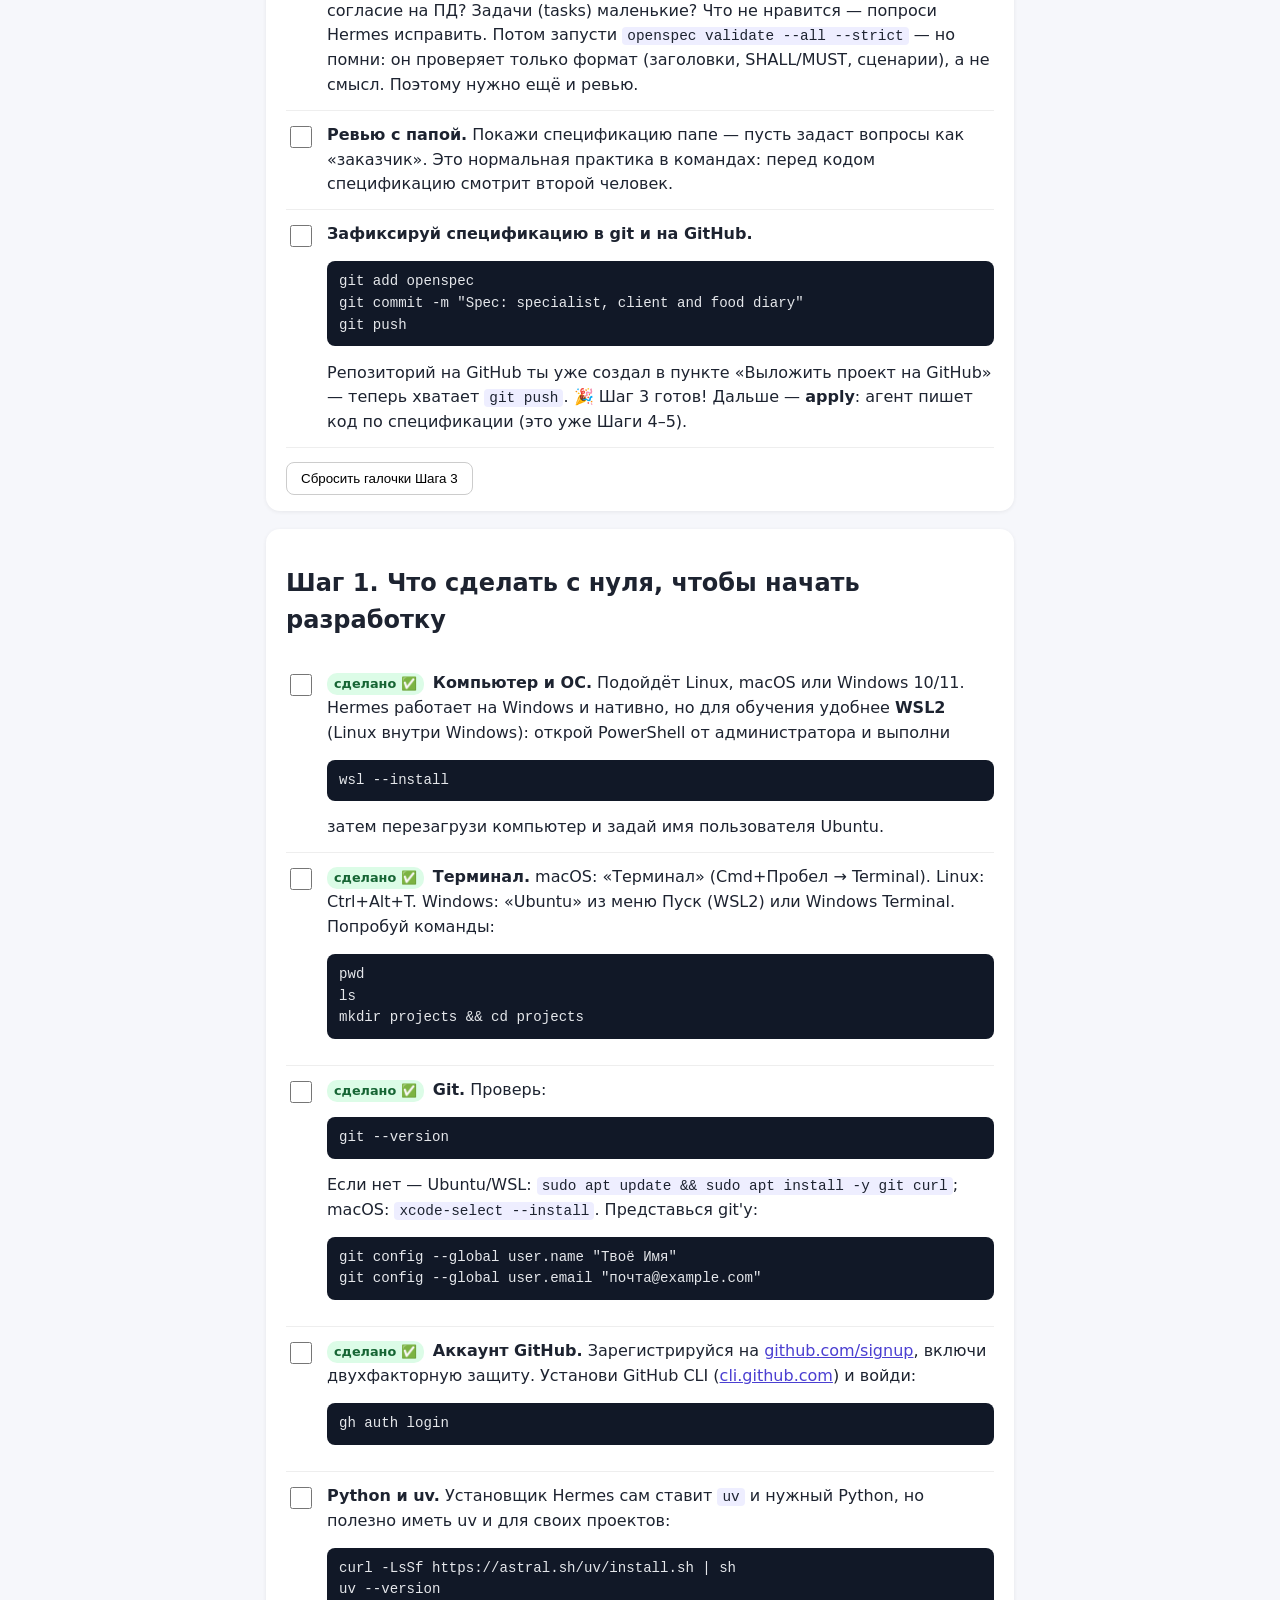
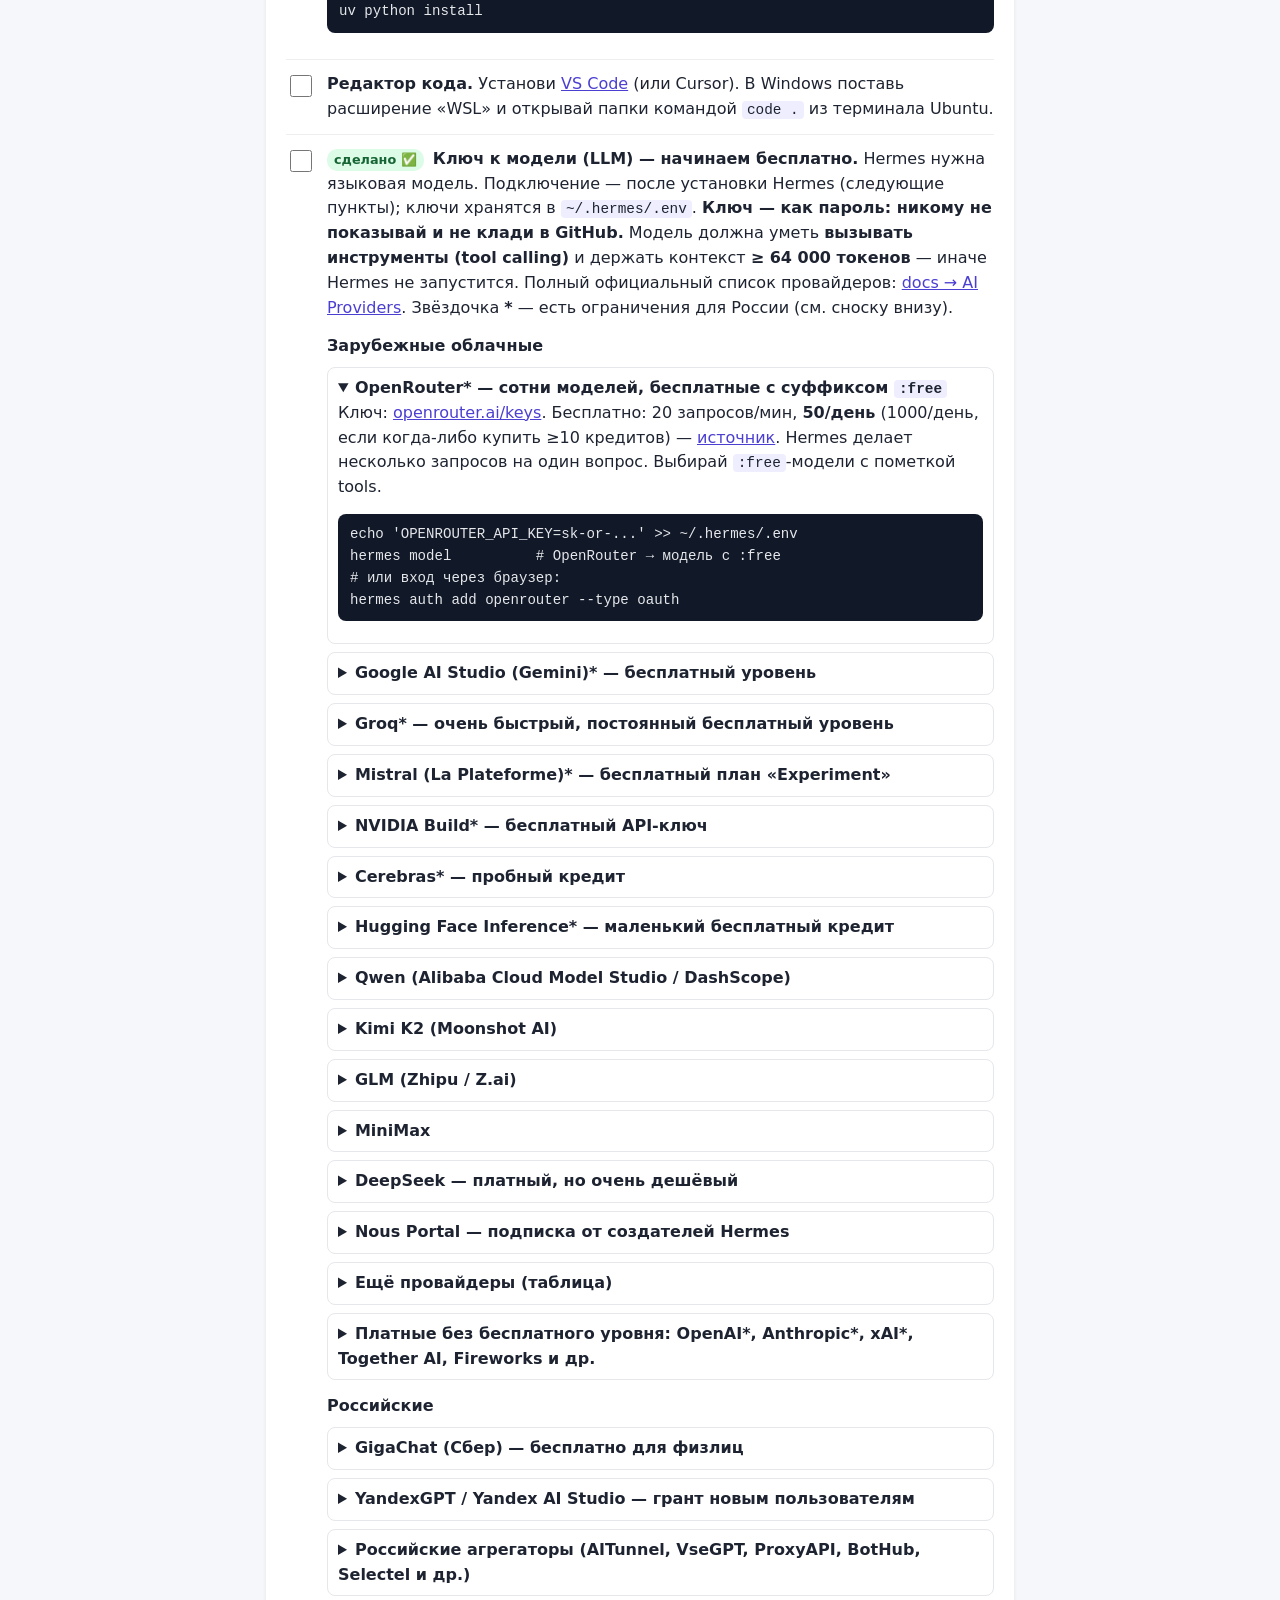
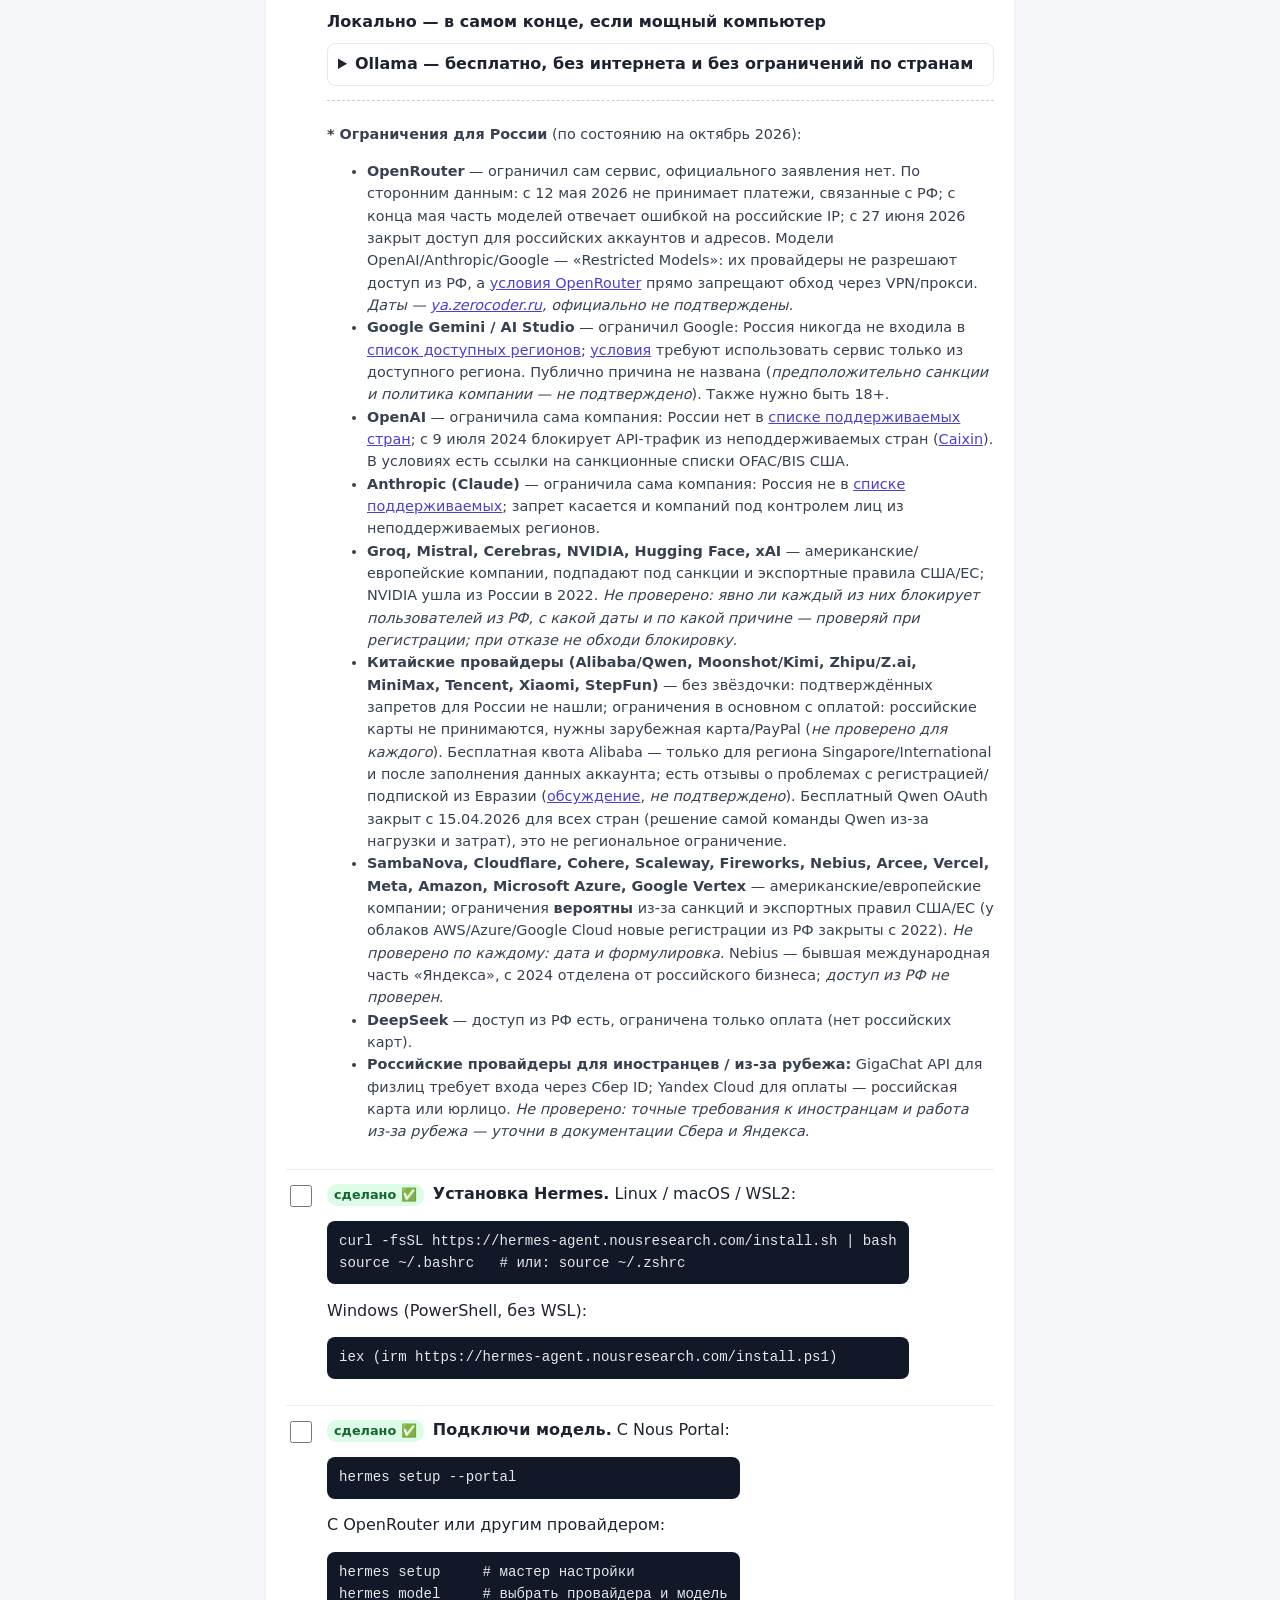
==== commit 43a5b076: "Lessons 21 Oct: .env wiped, context overflow, Gonka limit, commit≠push, validate; code-in-portions s" ====
--- a/index.html
+++ b/index.html
@@ -28,20 +28,27 @@
 <li>✅ <b>GitHub:</b> создан приватный репозиторий <b>matikawuiu/eatandfit</b>, папа (noby2000) добавлен соавтором.</li>
 <li>✅ <b>Навыки OpenSpec подключены к Hermes</b> из <code>~/eatandfit/.hermes/skills</code> — их шесть: <code>openspec-propose</code>, <code>openspec-explore</code>, <code>openspec-apply-change</code>, <code>openspec-update-change</code>, <code>openspec-sync-specs</code>, <code>openspec-archive-change</code>.</li>
 </ul>
+<h3>Новое за 21 октября 2026 🎉</h3>
+<ul class="donelist">
+<li>✅ <b>Первая настоящая спецификация готова!</b> Change <code>add-auth-and-consent</code> (регистрация, вход, согласие на обработку ПД, удаление данных) прошёл <b>5 раундов ревью</b> и смержен в <code>master</code>. Это уровень настоящей команды 💪</li>
+<li>✅ <b>Первый код:</b> задачи 1.1–1.5 (папка <code>backend</code>, библиотеки, <code>.env.example</code>, <code>.gitignore</code>) — проект собирается и запускается. Код лежит в ветке <code>feat/auth-and-consent</code>, <a href="https://github.com/matikawuiu/eatandfit/pull/5">PR #5</a> открыт и обновляется сам.</li>
+<li>✅ Бесплатный лимит Gonka на этот месяц кончился, поэтому Gonka переехала <b>в конец цепочки</b> <code>free-chain</code>. Новый порядок — в разделе <a href="#diag">🩺 диагностика</a>.</li>
+<li>📚 Сегодня набрались новых уроков: <a href="#lessons">ошибки 15–19</a> и <a href="#code">как писать код порциями</a>.</li>
+</ul>
 <p>🩺 Hermes тупит или пишет, что кончились токены? Смотри <a href="#diag">как проверить за 2 минуты</a>.</p>
 <h3>Что дальше 👉</h3>
 <ol>
-<li><i>По желанию:</i> на <a href="https://openrouter.ai/settings/privacy">странице приватности OpenRouter</a> разреши бесплатные модели — тогда в цепочке заработает ещё и Nemotron.</li>
-<li>Проверь Hermes <b>без VPN</b>: выключи Happ, начни <code>/new</code> и спроси что-нибудь простое. Если отвечает долго — напиши, поставим Z.ai первым.</li>
-<li>Продолжай <a href="#step3">Шаг 3</a>: выбери объём MVP, опиши сценарий и стек, а потом напиши с Hermes <b>первую спецификацию OpenSpec</b> для eatandfit (пункты «explore» и «propose»).</li>
+<li>Три мелочи из ревью (поправь вместе со следующей порцией): удали старые файлы сборки из <code>backend/src</code>, в <code>backend/tsconfig.json</code> поставь <code>"types": ["node"]</code>, в <code>backend/.env.example</code> — <code>DB_PROVIDER=timeweb</code>.</li>
+<li>Следующая порция кода — <b>задачи 1.6–1.8</b> (логгер без персональных данных, CORS, <code>GET /health</code>). Как это делать — в разделе <a href="#code">«Пишем код порциями»</a>.</li>
+<li>После каждой порции — push и сообщение папе для ревью.</li>
 </ol>
 <p>Осталось проверить в Шаге 1 только uv и редактор кода (пункты без значка «сделано ✅»).</p>
-<p><b>Текущий этап → <a href="#step3">Шаг 3. Идея и спецификация (OpenSpec + Hermes)</a>.</b> Шаг 2 (модели и первые разговоры) ты по сути прошёл по ходу настройки — повторим главное в первом пункте чек-листа.</p>
+<p><b>Текущий этап → <a href="#code">Пишем код порциями (apply)</a>.</b> Шаг 3 (спецификация) пройден: первая спецификация <code>add-auth-and-consent</code> смержена.</p>
 <p class="muted">Галочки сохраняются только в твоём браузере, поэтому уже сделанное отмечено значком «сделано ✅» прямо в тексте — галочки можешь ставить сам.</p></section>
 
 <section id="diag"><h2>🩺 Hermes тупит или «кончились токены»: как проверить за 2 минуты</h2>
 <p>Если Hermes вдруг стал отвечать медленно, глупо или пишет, что «кончились токены», не паникуй. Чаще всего дело не в токенах, а в связи. Вот как это быстро проверить. Все команды запускай в терминале Ubuntu (WSL), просто копируй их целиком.</p>
-<p class="muted">Как всё устроено: Hermes → твой OmniRoute (<code>127.0.0.1:20128</code>) → цепочка <code>free-chain</code>: Gonka MiniMax-M2.7 → OpenRouter minimax-m3.1-flash:free → Gonka DeepSeek-V4-Flash → Gonka GLM-5.3-Flash → Z.ai GLM-4.5-Flash → OpenRouter Nemotron → Groq → NVIDIA. <b>Gonka и OpenRouter из России работают только с VPN.</b> Z.ai работает и без VPN, но он медленнее и слабее. Если первые модели недоступны, цепочка сама уходит на Z.ai — поэтому Hermes вроде отвечает, но «тупит».</p>
+<p class="muted">Как всё устроено: Hermes → твой OmniRoute (<code>127.0.0.1:20128</code>) → цепочка <code>free-chain</code> (с 21 октября): OpenRouter minimax-m3.1-flash:free → Z.ai GLM-4.5-Flash → OpenRouter Nemotron → Groq → NVIDIA → Gonka MiniMax-M2.7 → Gonka DeepSeek-V4-Flash → Gonka GLM-5.3-Flash. <b>Без VPN из России сейчас отвечает только Z.ai</b> — он медленнее и слабее, но для спецификаций и коммитов хватает. Если первая модель недоступна, цепочка сама уходит на Z.ai — поэтому Hermes вроде отвечает, но «тупит».</p>
 
 <h4>1. Живы ли службы?</h4>
 <p>Проверяем, что OmniRoute и Hermes-шлюз запущены:</p>
@@ -55,7 +62,7 @@
 <p>Или быстрая проверка из терминала. Первая строка загружает твои ключи из <code>~/.hermes/.env</code> (на экран они не выводятся), вторая отправляет в OmniRoute «привет» и показывает только название модели:</p>
 <pre>set -a; . ~/.hermes/.env; set +a
 curl -s http://127.0.0.1:20128/v1/chat/completions -H "Authorization: Bearer $OMNIROUTE_API_KEY" -H "Content-Type: application/json" -d '{"model":"free-chain","messages":[{"role":"user","content":"привет"}],"max_tokens":20}' | grep -o '"model":"[^"]*"'</pre>
-<p>✅ Хорошо — модель из начала цепочки (MiniMax, DeepSeek, GLM-5.3). ⚠️ Если там <code>glm-4.5-flash</code> — значит первые провайдеры не отвечают, и почти всегда причина в том, что <b>VPN выключен</b>. Переходи к шагу 3. ❌ Если вообще ничего не вывелось — убери <code>| grep ...</code> в конце и посмотри, какую ошибку пишет OmniRoute.</p>
+<p>✅ Хорошо — первая модель цепочки (MiniMax). ⚠️ Если там <code>glm-4.5-flash</code> — значит OpenRouter не отвечает, и почти всегда причина в том, что <b>VPN выключен</b>. Переходи к шагу 3. ❌ Если вообще ничего не вывелось — убери <code>| grep ...</code> в конце и посмотри, какую ошибку пишет OmniRoute.</p>
 
 <h4>3. Доходит ли интернет до провайдеров?</h4>
 <p>Стучимся по очереди в Gonka, OpenRouter и Z.ai (только IPv4, ждём до 10 секунд) и смотрим код ответа:</p>
@@ -100,6 +107,16 @@
 <details><summary><b>12. Ключ Gonka был «на паузе»</b></summary><p>Ключ создали, но он не работал: в панели Gonka он стоял в статусе «на паузе», пока его не включили. <b>Урок:</b> после создания ключа загляни в панель провайдера и проверь, что ключ <b>активен</b> (а иногда нужно ещё подтвердить телефон по SMS).</p></details>
 <details><summary><b>13. Gemini, SambaNova и OpenRouter: что не подошло</b></summary><p>Ключ Gemini оказался не из Google AI Studio — правильный ключ начинается с <code>AIza</code>. К тому же Gemini блокирует регион даже через VPN. SambaNova просит привязать карту. Поэтому обоих убрали из цепочки. А у OpenRouter часть бесплатных моделей (например, Nemotron) работает, только если разрешить их на <a href="https://openrouter.ai/settings/privacy">странице приватности</a>. <b>Урок:</b> «бесплатно» не значит «работает сразу» — проверяй формат ключа, регион и настройки аккаунта.</p></details>
 <details><summary><b>14. «Кончились токены», а на самом деле выключен VPN</b></summary><p>Hermes стал отвечать медленно и хуже, и показалось, что закончились токены. На самом деле токены были на месте: просто был выключен VPN, Gonka и OpenRouter не отвечали (таймаут), и цепочка <code>free-chain</code> сама переключилась на запасной Z.ai GLM-4.5-Flash — он работает без VPN, но медленнее и слабее. <b>Урок:</b> прежде чем думать о токенах, проверь, какая модель реально ответила и доходит ли интернет до провайдеров — по шагам из раздела <a href="#diag">«🩺 Hermes тупит»</a>.</p></details>
+<details><summary><b>15. Hermes стёр ключи из <code>.env</code> и испортил <code>config.yaml</code></b></summary><p>Hermes попросили настроить Telegram, и он сам полез править свои файлы <code>~/.hermes/.env</code> и <code>~/.hermes/config.yaml</code>: ключи пропали, настройки сломались. Пришлось чинить вместе с папой. <b>Урок:</b> не проси Hermes править его собственные <code>.env</code> и <code>config.yaml</code>. Для настройки есть <code>hermes setup</code>, для проверки — <code>hermes doctor</code>. Перед любой правкой делай копии:
+<pre>cp ~/.hermes/.env ~/.hermes/.env.bak-$(date +%Y%m%d-%H%M)
+cp ~/.hermes/config.yaml ~/.hermes/config.yaml.bak-$(date +%Y%m%d-%H%M)</pre>
+Если всё-таки сломалось — верни файл из последней <code>.bak</code>-копии (<code>cp</code> в обратную сторону), запусти <code>hermes doctor</code> и скажи папе.</p></details>
+<details><summary><b>16. Переполнение контекста: 32.8K / 32.8K</b></summary><p>Разговор стал таким длинным, что не влез в «память» модели: у запасной модели окно всего около 32 тысяч токенов, и Hermes упёрся в потолок. <b>Урок:</b> одна задача — одна сессия. Перед новой порцией работы начинай чистый разговор командой <code>/new</code>, а если разговор затянулся — сожми его командой <code>/compress</code>.</p></details>
+<details><summary><b>17. Бесплатный лимит Gonka кончился (−79 тыс. токенов)</b></summary><p>В кабинете Gonka появилось «Бесплатный тариф исчерпан, доступно −79 тыс. токенов». Ничего страшного: Hermes работает через <b>цепочку моделей</b>. Цепочка (<code>free-chain</code> в OmniRoute) — это список моделей по очереди: если первая не ответила или у неё кончился лимит, OmniRoute сам берёт следующую. Gonka мы просто переставили в конец. Без VPN из России сейчас работает только Z.ai — медленнее, но для спецификаций и коммитов хватает. С Happ (Tailscale в исключениях) — быстрее. <b>Урок:</b> бесплатные лимиты кончаются — поэтому в цепочке всегда несколько провайдеров.</p></details>
+<details><summary><b>18. Git: commit — это ещё не push</b></summary><p>Несколько раз правки были сделаны и даже закоммичены, а на GitHub их не было: не сделан <code>push</code>, или он завис без VPN. А один раз коммит попал в старую ветку, которую уже смержили. <b>Урок:</b> всегда три шага: <code>git add</code> → <code>git commit</code> → <code>git push</code>. Потом проверь:
+<pre>git status -sb</pre>
+Если в первой строке есть слово <code>ahead</code> — push не дошёл. Если <code>git push</code> висит — включи Happ и повтори. Для каждой новой работы — <b>новая ветка</b>: <code>git switch -c spec/имя-работы</code>. PR создаётся на GitHub кнопкой «Compare &amp; pull request» («Сравнить и отправить запрос на слияние») в жёлтой плашке. Если список pull requests пуст — значит PR ещё не создан.</p></details>
+<details><summary><b>19. <code>openspec validate</code> прошёл, а ошибки остались</b></summary><p><code>openspec validate --all --strict</code> проверяет только <b>формат</b>: заголовки, слова SHALL/MUST в требованиях, что у каждого требования есть сценарий. Смысл, опечатки, противоречия между файлами и случайно стёртые строки он не видит. Поэтому спецификация и прошла 5 раундов ревью. <b>Урок:</b> «зелёный» validate — это хорошо, но после него всё равно нужно прочитать изменения самому и показать папе.</p></details>
 </section>
 
 <section><h2>Отдельно: OpenClaw</h2><p>Полное руководство по установке нашей системы OpenClaw с нуля (свой компьютер или сервер DigitalOcean): <a href="/openclaw/">открыть гайд по OpenClaw</a>.</p></section>
@@ -107,7 +124,7 @@
 <section><h2>Дорожная карта</h2><ol class="roadmap">
 <li><a href="#step1">Шаг 1. Подготовка с нуля</a> — ✅ почти готово</li>
 <li>Шаг 2. Первый запуск Hermes: разговор, модели, slash-команды — ✅ пройден по ходу настройки</li>
-<li class="cur"><a href="#step3">Шаг 3. Идея и спецификация (OpenSpec + Hermes)</a> — ← мы здесь, <b>текущий этап</b>
+<li class="cur"><a href="#step3">Шаг 3. Идея и спецификация (OpenSpec + Hermes)</a> — ✅ первая спецификация готова; сейчас <a href="#code">пишем код порциями</a> ← <b>мы здесь</b>
 <div class="sub">Сначала спецификация — потом код. В папке проекта:
 <pre>mkdir ~/eatandfit && cd ~/eatandfit && git init
 openspec init --tools hermes</pre>
@@ -136,7 +153,23 @@
 <li>Шаг 8. Telegram-бот через <code>hermes gateway</code> и автоматизации (cron)</li>
 </ol><p class="muted">Шаг 3 расписан ниже чек-листом. Шаги 4–8 будут расписаны позже.</p></section>
 
-<section id="step3" class="nowbox"><h2>Шаг 3. Идея и спецификация (OpenSpec + Hermes) <span class="badge">Текущий этап</span></h2>
+<section id="code" class="nowbox"><h2>Пишем код порциями (apply) <span class="badge">Текущий этап</span></h2>
+<p>Спецификация смержена — теперь Hermes пишет код по <code>tasks.md</code>. Главное правило: <b>не всё сразу, а по 5–6 задач</b>. Так проще проверить, и ничего не потеряется.</p>
+<p>Один раз перед стартом создай ветку для кода:</p>
+<pre>cd ~/eatandfit && git switch master && git pull && git switch -c feat/auth-and-consent</pre>
+<p>Дальше для каждой порции:</p>
+<ol>
+<li>В Hermes: <code>/new</code>, потом <code>/openspec-apply-change add-auth-and-consent</code> и напиши, какие задачи делать, например «сделай задачи 1.6–1.8».</li>
+<li>Проверь, что всё собирается: <code>npm run build</code> и <code>npm start</code> в папке <code>backend</code>.</li>
+<li>Убедись, что сделанные задачи отмечены в <code>tasks.md</code> как <code>- [x] 1.6 …</code>.</li>
+<li><code>git add backend openspec</code> — только нужные папки. Никогда не добавляй <code>.env</code> и <code>.hermes/</code> (там ключи); обе строки должны быть в <code>.gitignore</code>. Проверь <code>git status</code>.</li>
+<li><code>git commit -m "feat: tasks 1.6-1.8"</code> и <code>git push</code>, потом <code>git status -sb</code> — без слова <code>ahead</code>.</li>
+<li>Напиши папе — он сделает ревью.</li>
+</ol>
+<p>PR для кода (<a href="https://github.com/matikawuiu/eatandfit/pull/5">PR #5</a>) открыт до конца работы и обновляется сам после каждого push. <b>Мержим в самом конце</b>, когда все задачи сделаны и проверены.</p>
+</section>
+
+<section id="step3"><h2>Шаг 3. Идея и спецификация (OpenSpec + Hermes) <span class="done">первая спецификация готова ✅</span></h2>
 <p>Цель шага: <b>решить, что именно входит в первую версию (MVP), на чём и где она будет работать, и описать первую фичу спецификацией</b> — до того, как писать код. Работаем в папке проекта: <code>cd ~/eatandfit</code>, потом <code>hermes</code>.</p>
 <label class="task"><input type="checkbox" data-id="s3-basics"><div><b>Закрепи Шаг 2: команды Hermes.</b> В чате попробуй: <code>/help</code> — все команды, <code>/model</code> — какая модель сейчас, <code>/new</code> — новый чистый разговор (делай его, когда начинаешь новую задачу). Если что-то странно — выйди и запусти <code>hermes doctor</code>. Бесплатная модель думает 10–20 секунд — это нормально, подожди.</div></label>
 <label class="task"><input type="checkbox" data-id="s3-mvp"><div><b>Выбери объём MVP.</b> Открой предложение по MVP, которое сделал Hermes, и реши, что <b>вырезаем</b>. Правило: MVP — самое маленькое, что уже приносит пользу нутрициологу. Попроси Hermes:
@@ -189,7 +222,7 @@
 Перед регистрацией — согласие на обработку персональных данных.
 Данные хранятся в PostgreSQL на хостинге в РФ (152-ФЗ). Стек — STACK.md.</pre>
 Если имя навыка другое — посмотри точное в <code>/help</code>.</div></label>
-<label class="task"><input type="checkbox" data-id="s3-review"><div><b>Прочитай и поправь спецификацию сам.</b> Открой <code>openspec/changes/add-specialist-client-food-diary/</code> в VS Code (<code>code .</code>). Проверь: понятно ли, что делает каждый пользователь? Нет ли лишнего, чего нет в MVP? Есть ли согласие на ПД? Задачи (tasks) маленькие? Что не нравится — попроси Hermes исправить.</div></label>
+<label class="task"><input type="checkbox" data-id="s3-review"><div><b>Прочитай и поправь спецификацию сам.</b> Открой <code>openspec/changes/add-specialist-client-food-diary/</code> в VS Code (<code>code .</code>). Проверь: понятно ли, что делает каждый пользователь? Нет ли лишнего, чего нет в MVP? Есть ли согласие на ПД? Задачи (tasks) маленькие? Что не нравится — попроси Hermes исправить. Потом запусти <code>openspec validate --all --strict</code> — но помни: он проверяет только формат (заголовки, SHALL/MUST, сценарии), а не смысл. Поэтому нужно ещё и ревью.</div></label>
 <label class="task"><input type="checkbox" data-id="s3-mentor"><div><b>Ревью с папой.</b> Покажи спецификацию папе — пусть задаст вопросы как «заказчик». Это нормальная практика в командах: перед кодом спецификацию смотрит второй человек.</div></label>
 <label class="task"><input type="checkbox" data-id="s3-commit"><div><b>Зафиксируй спецификацию в git и на GitHub.</b>
 <pre>git add openspec
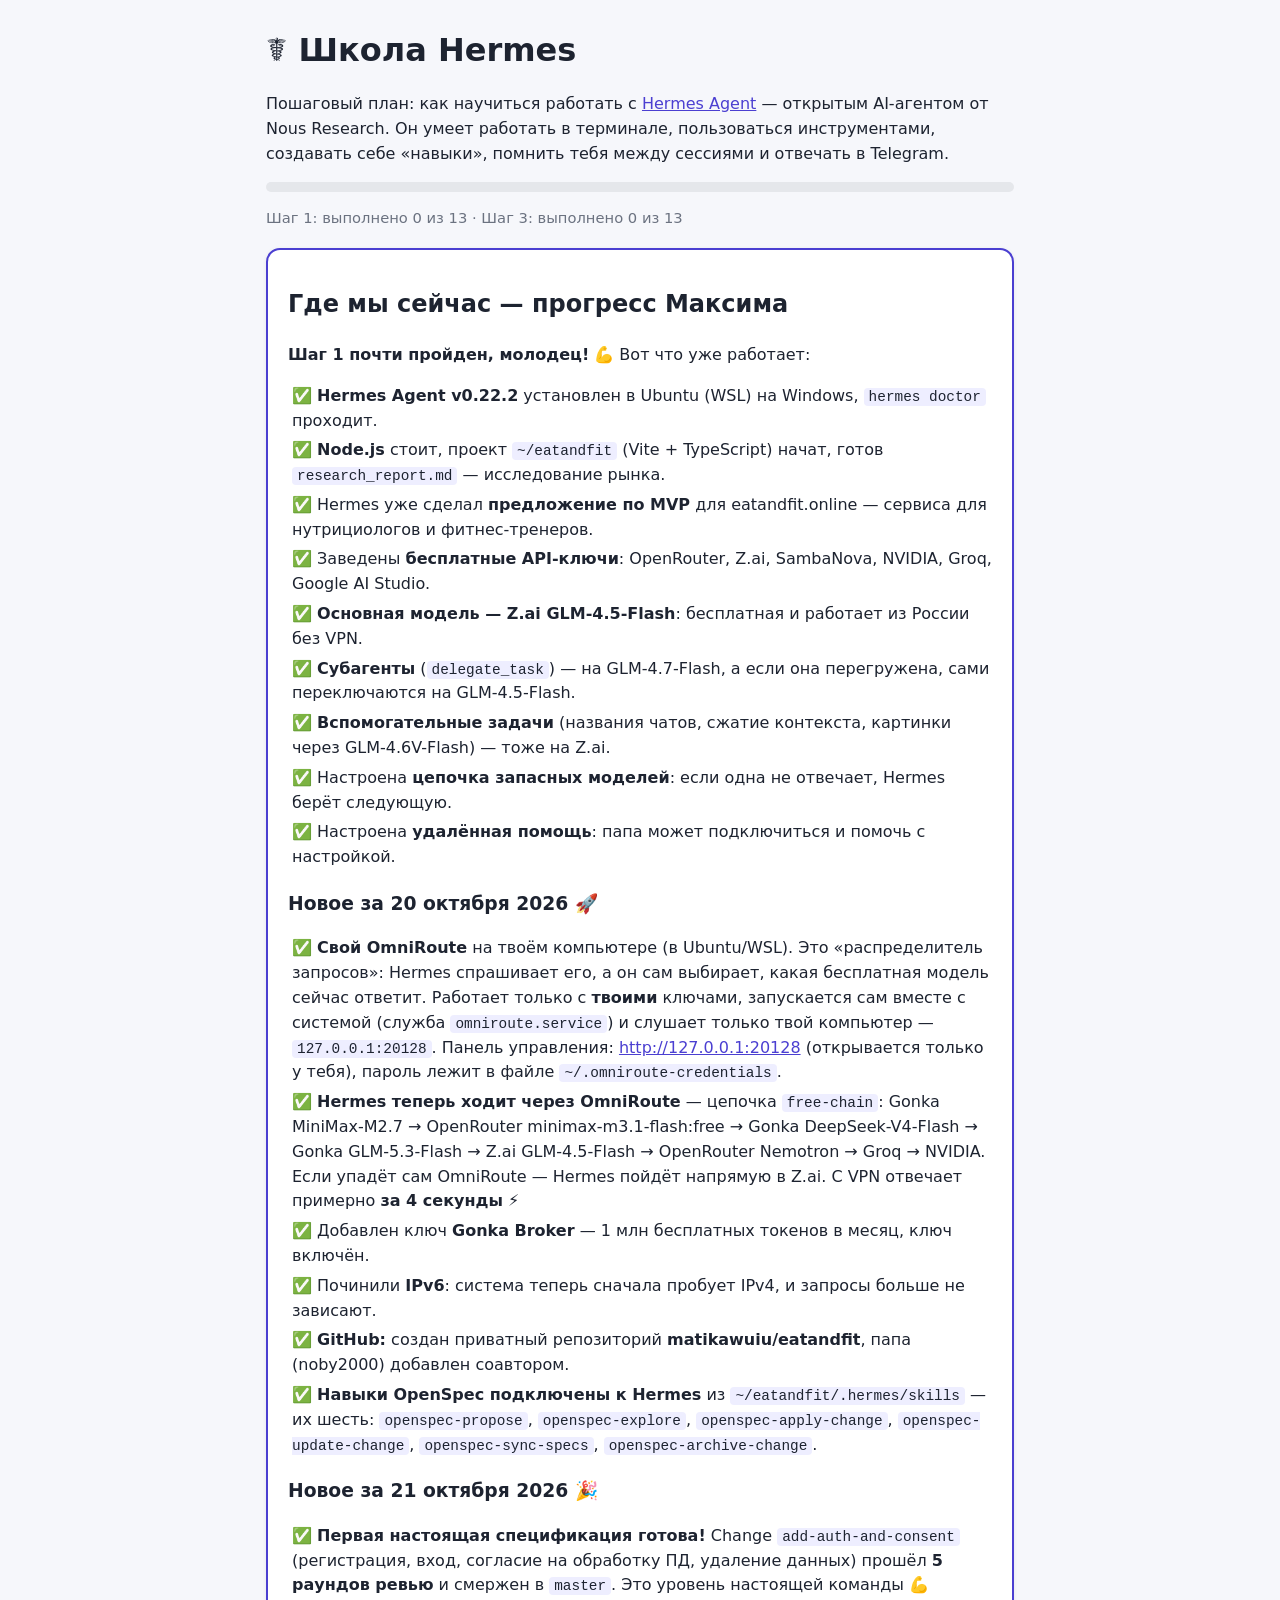
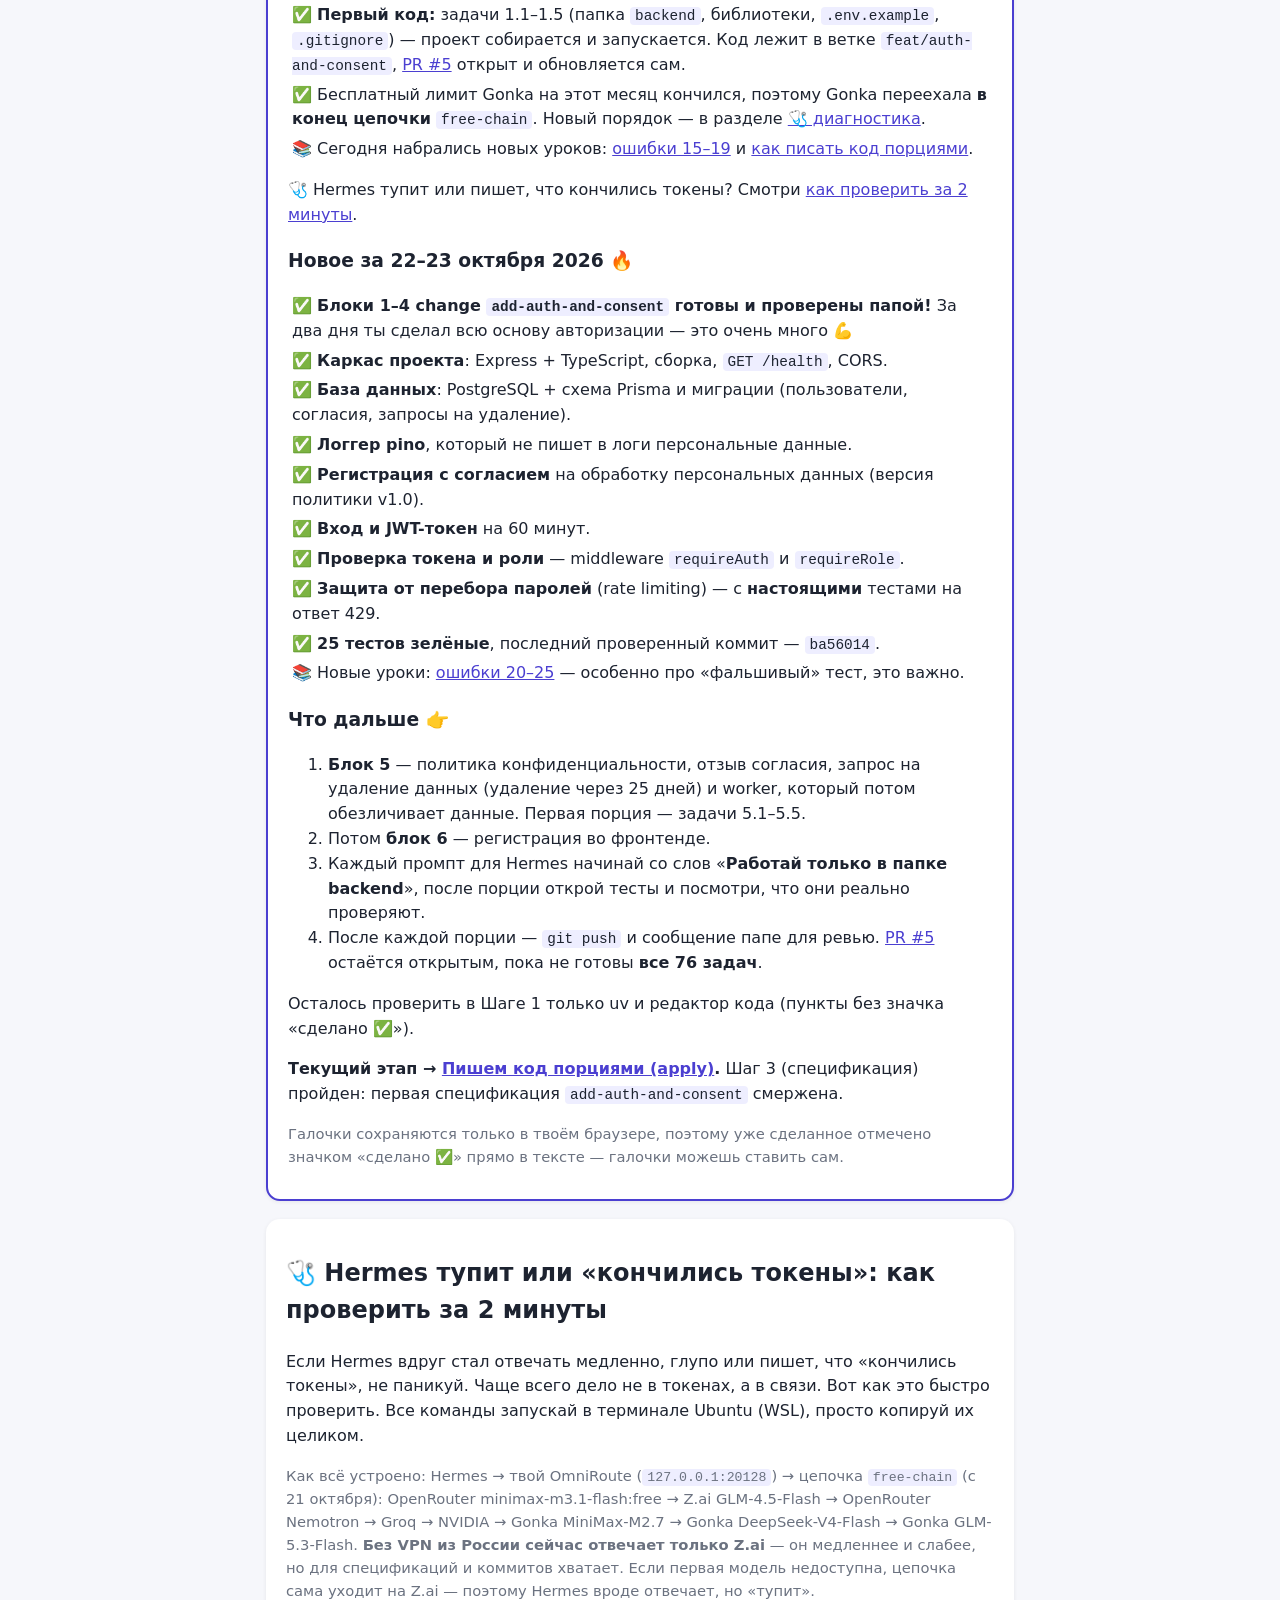
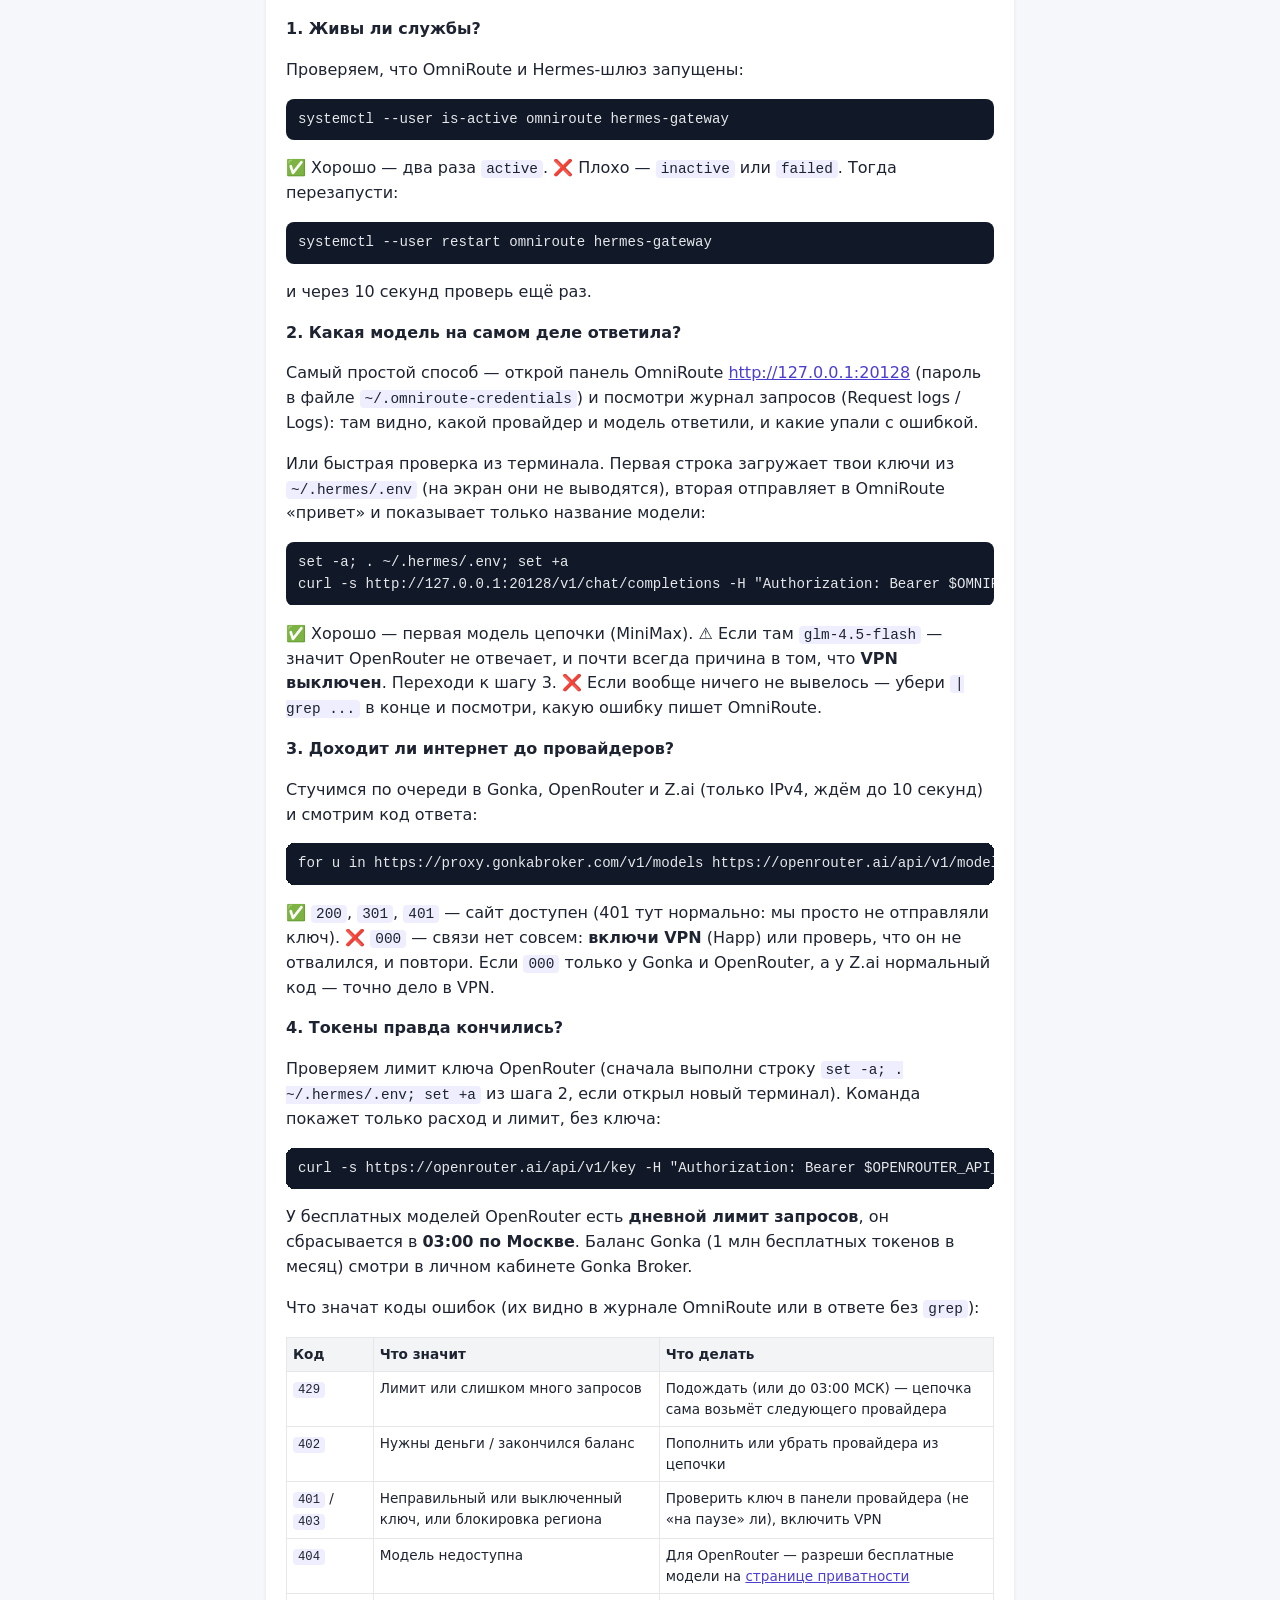
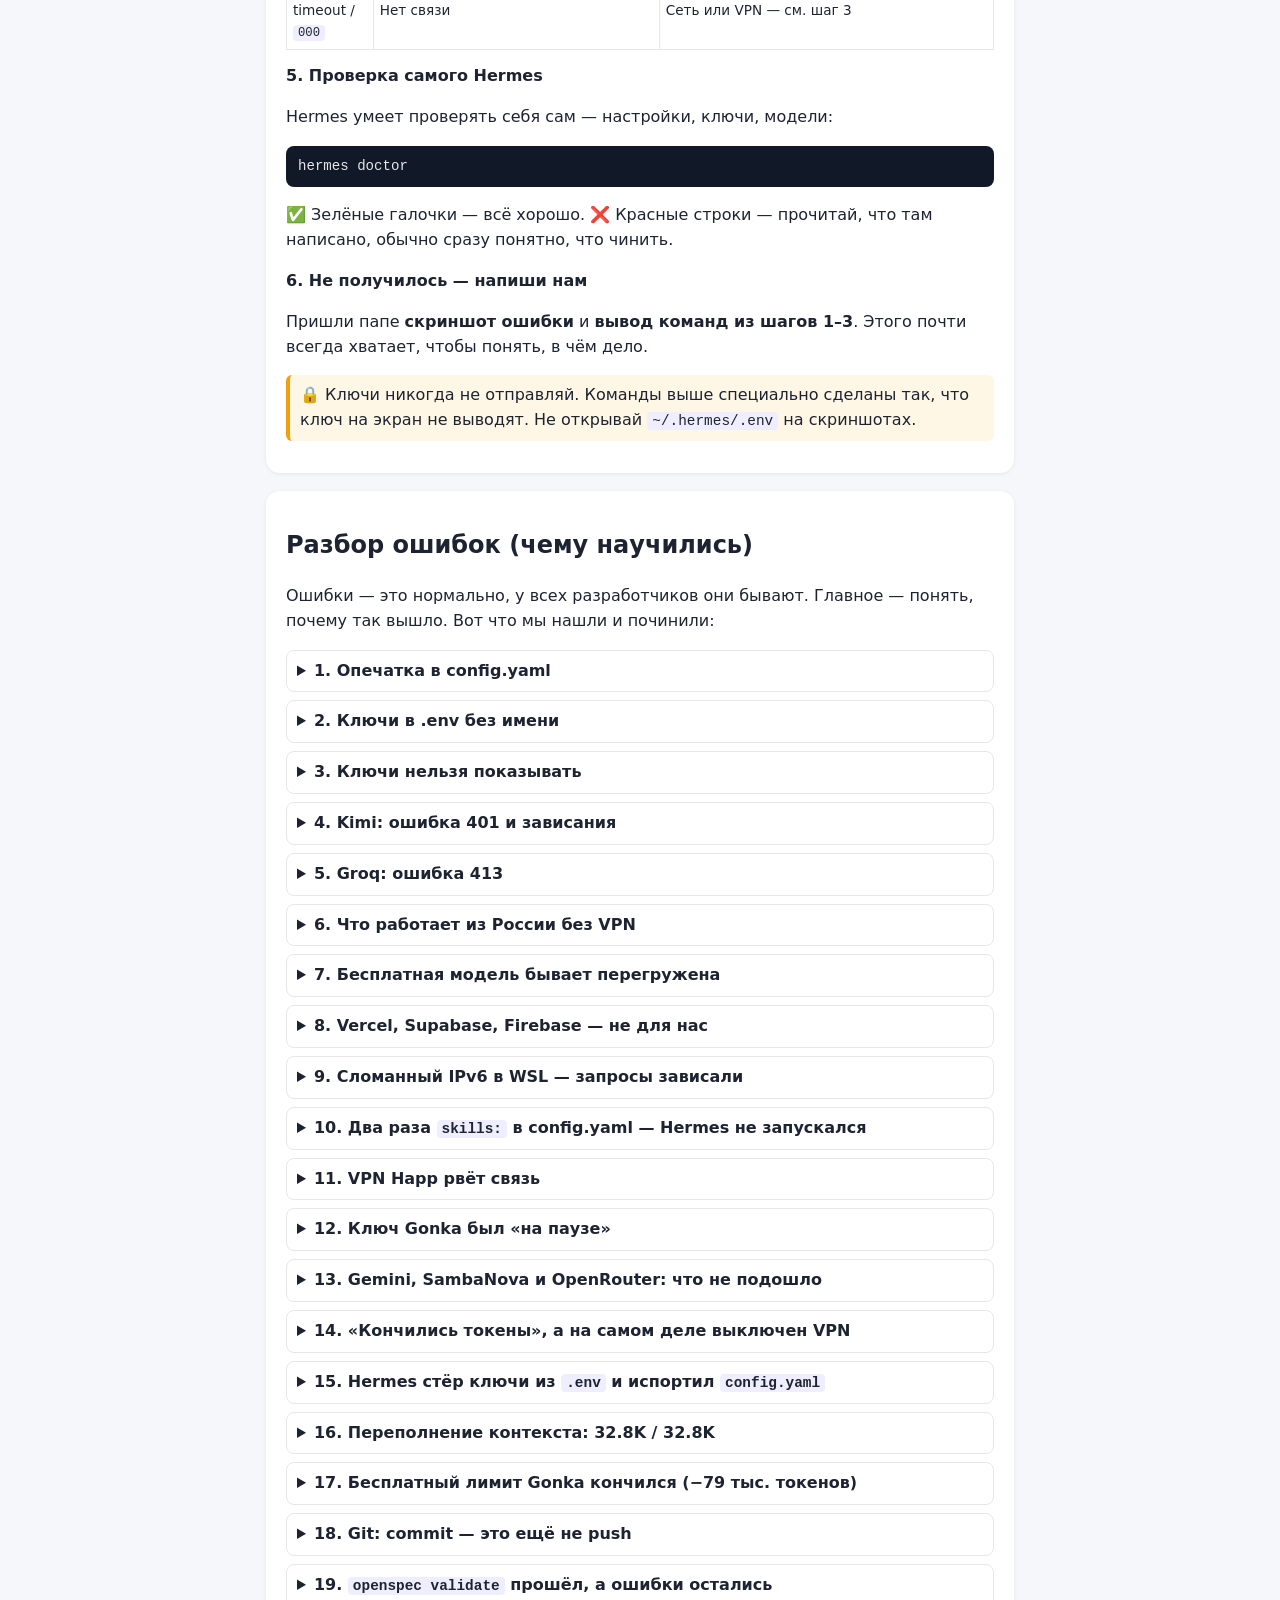
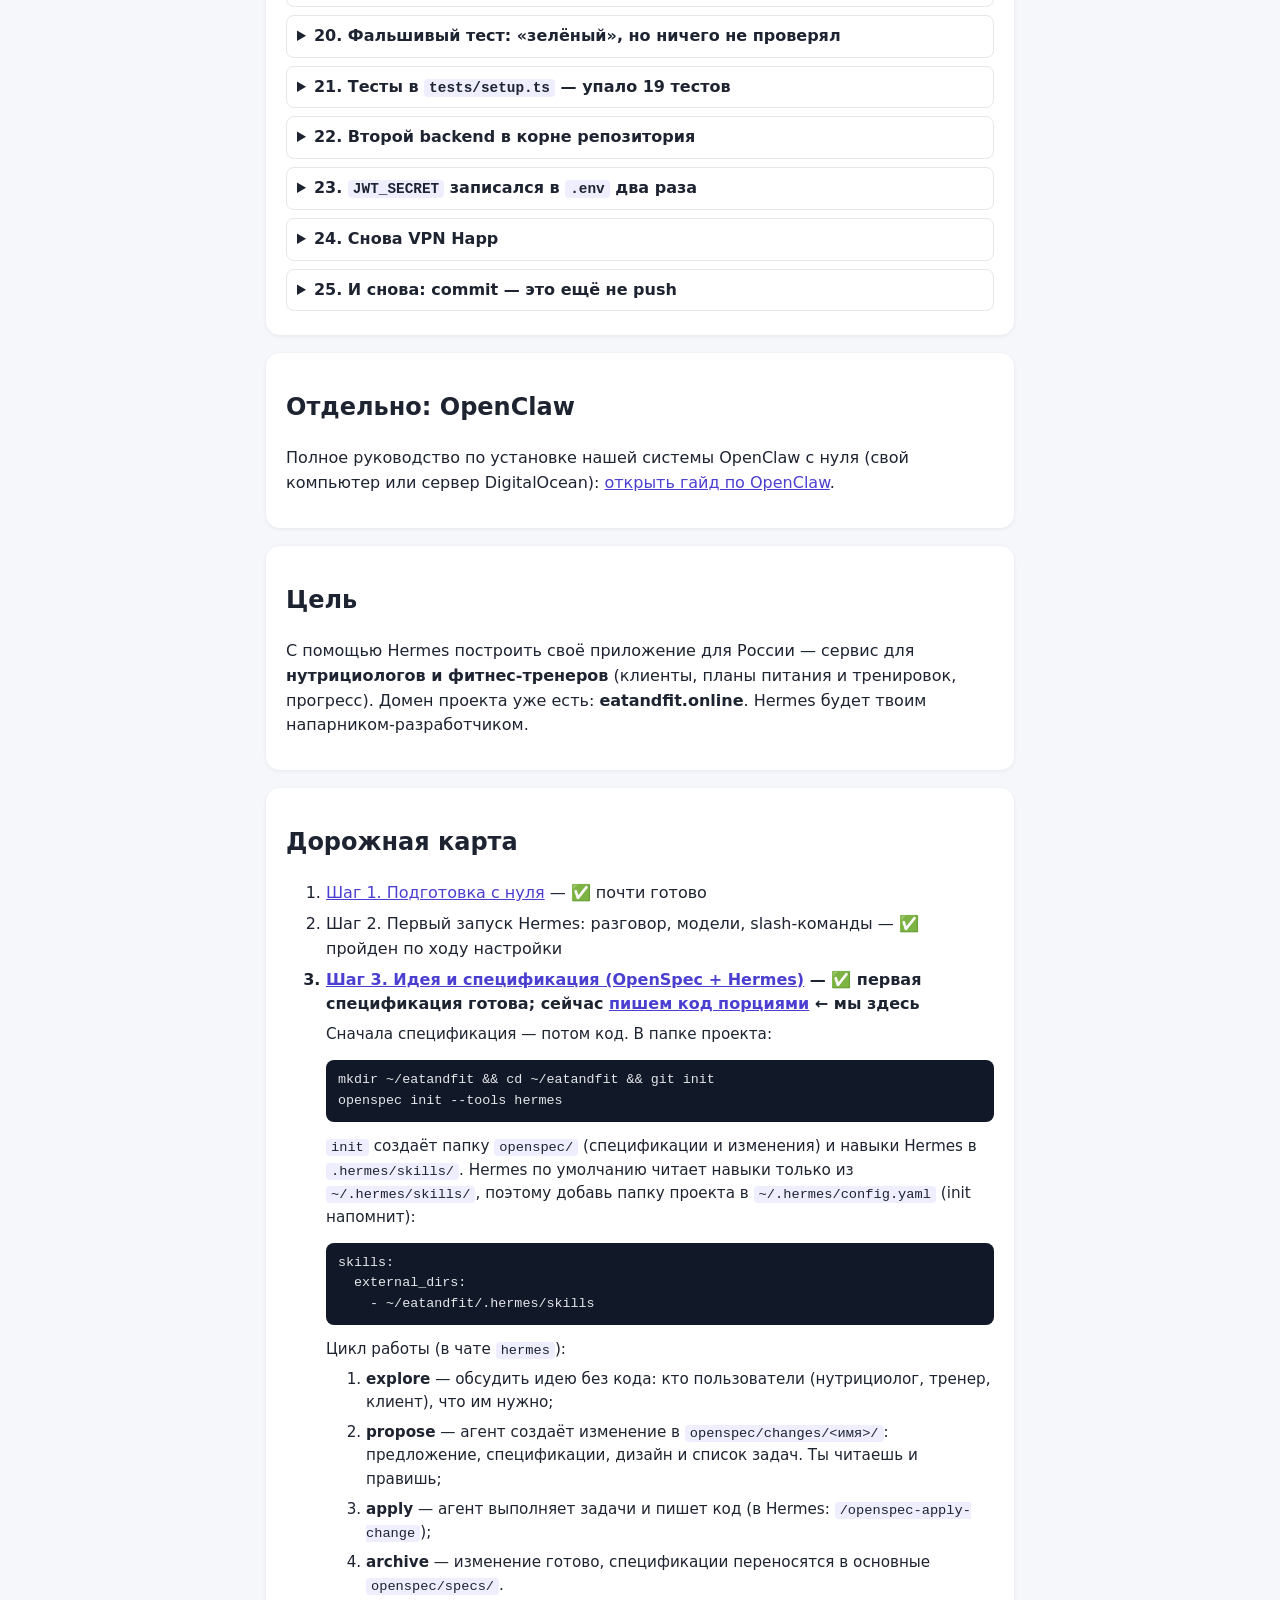
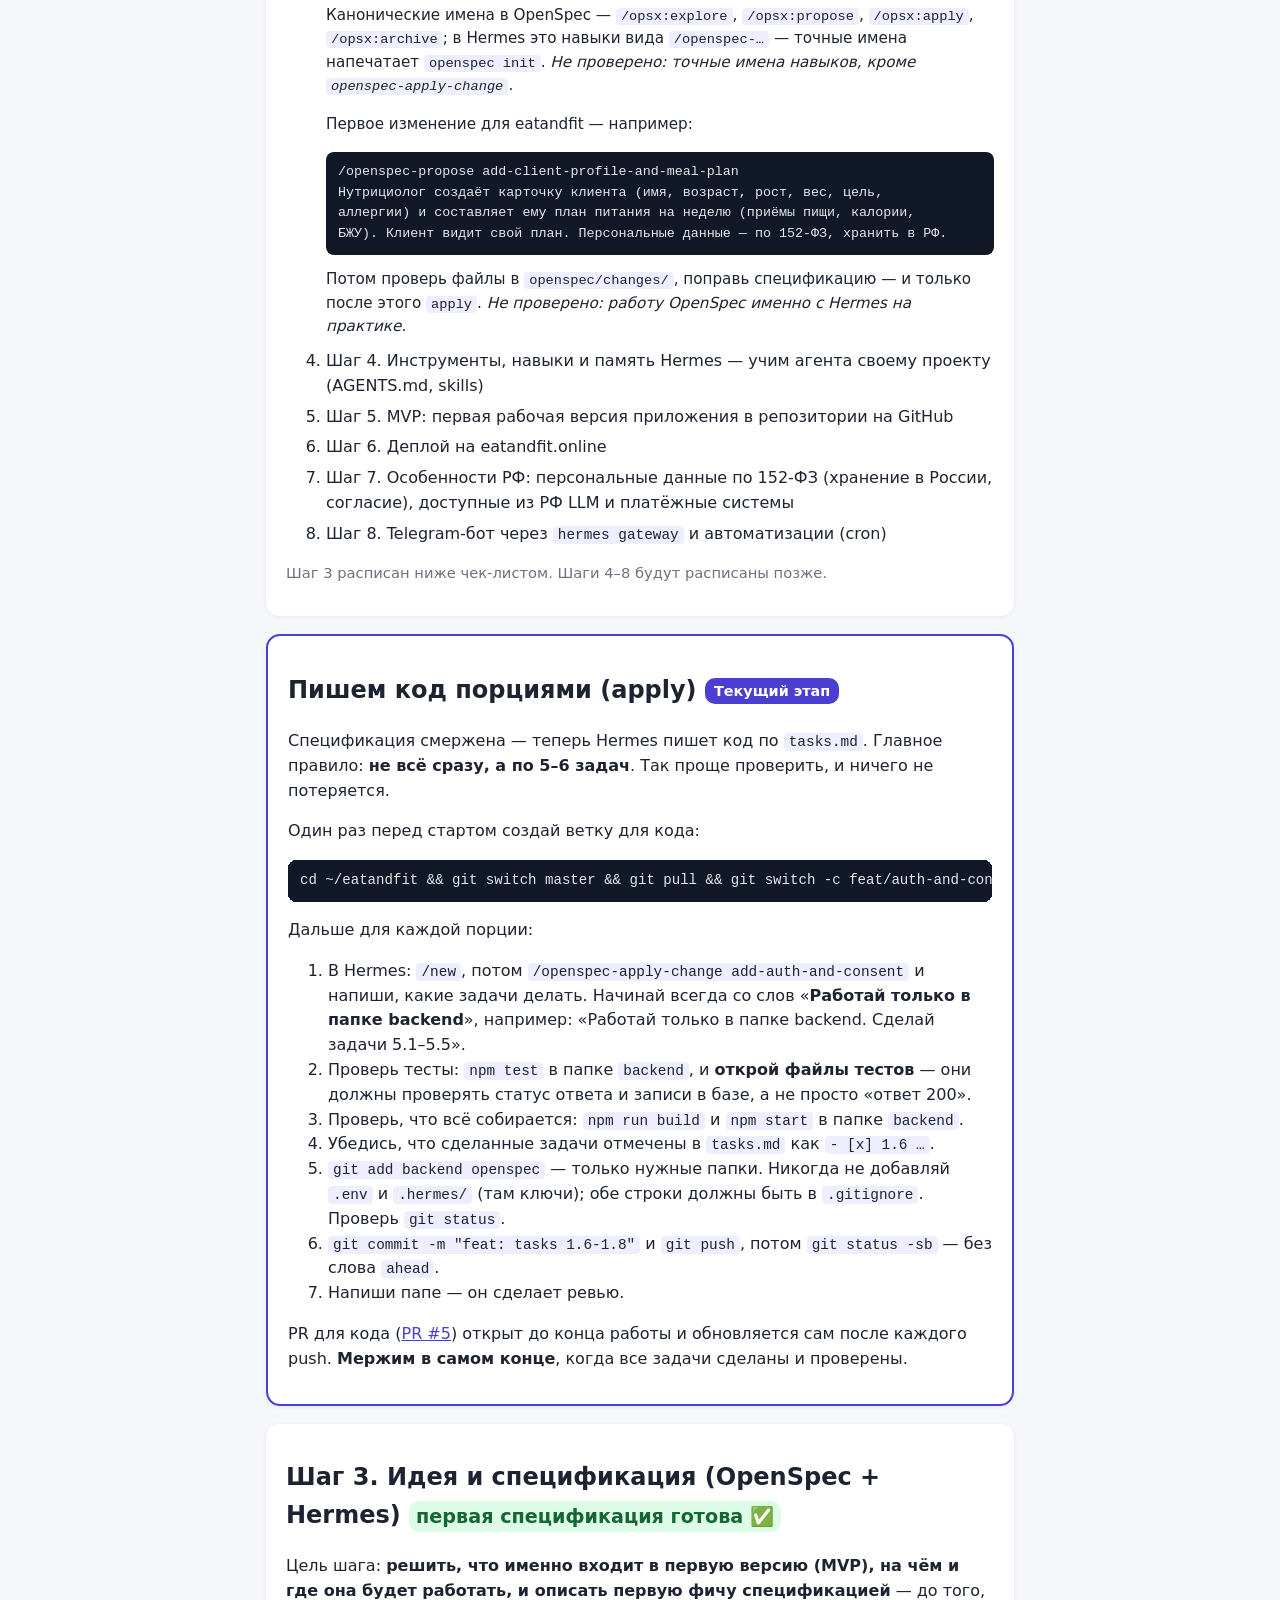
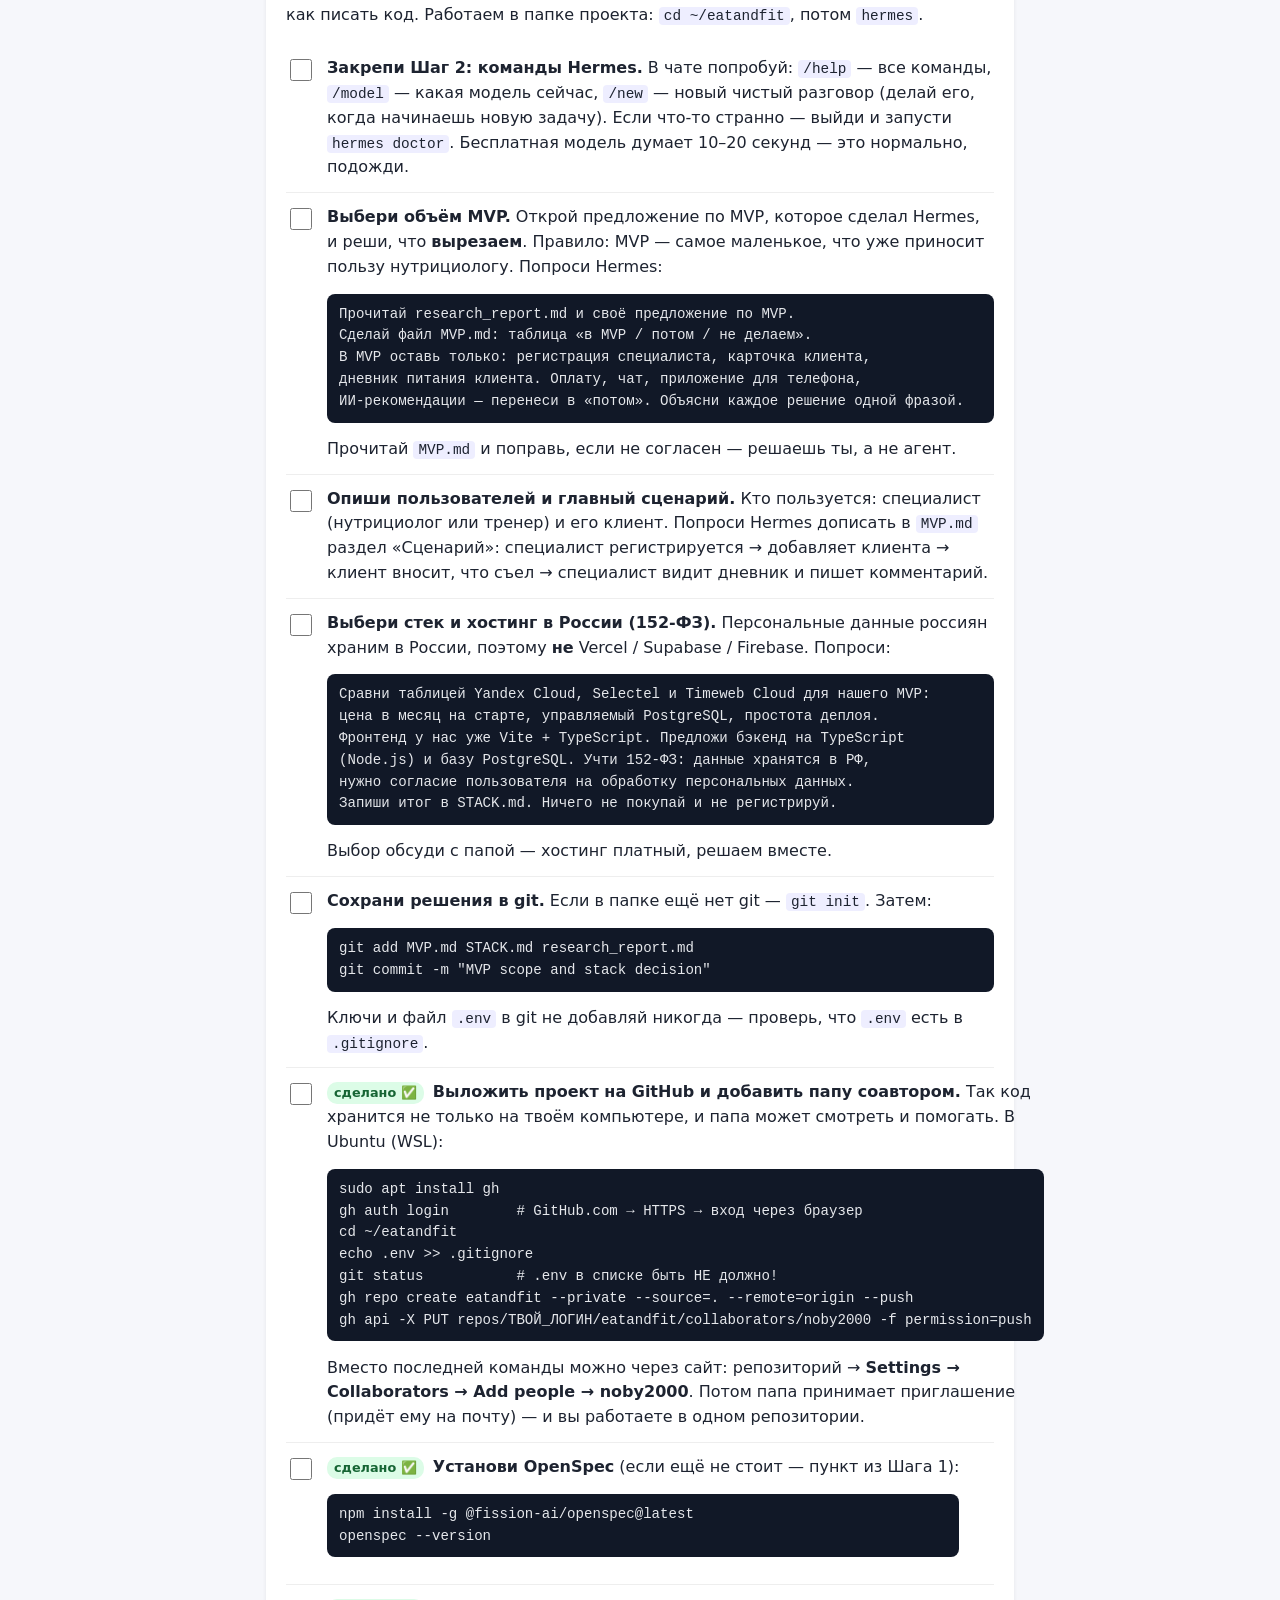
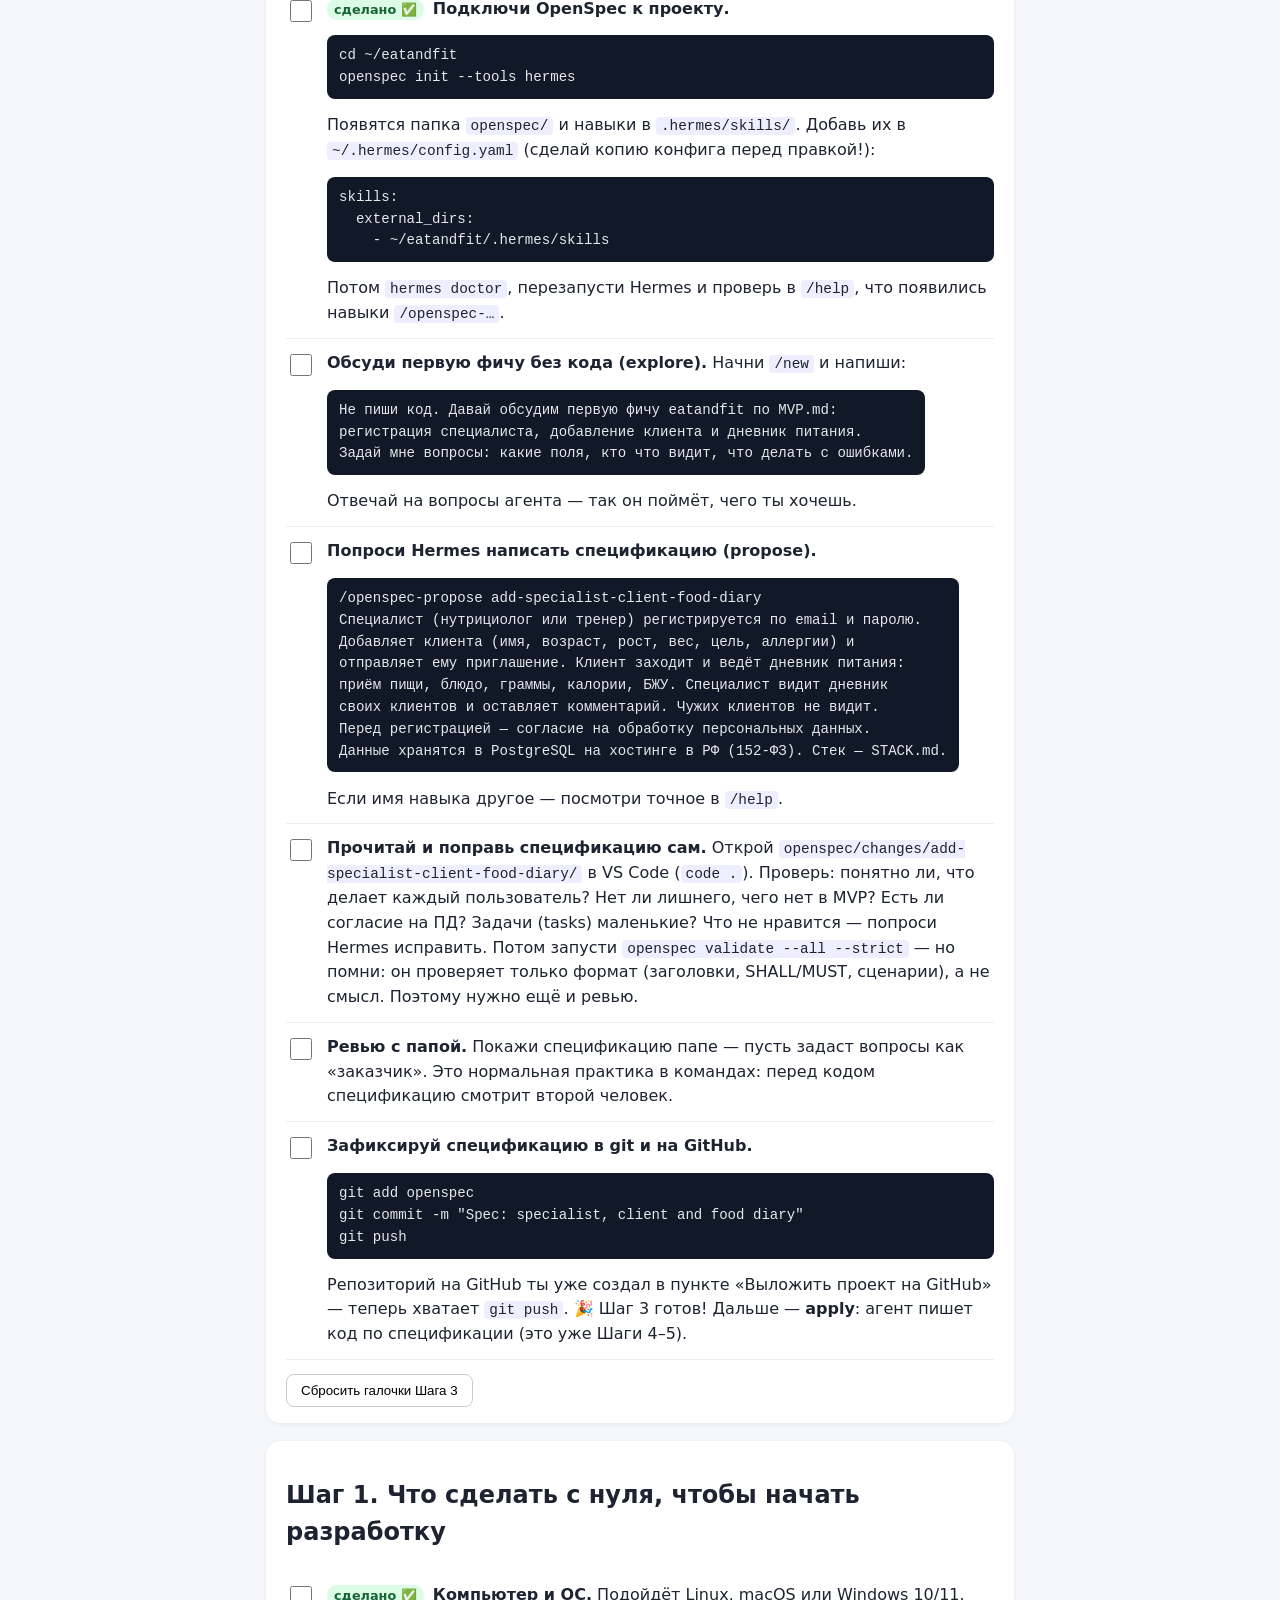
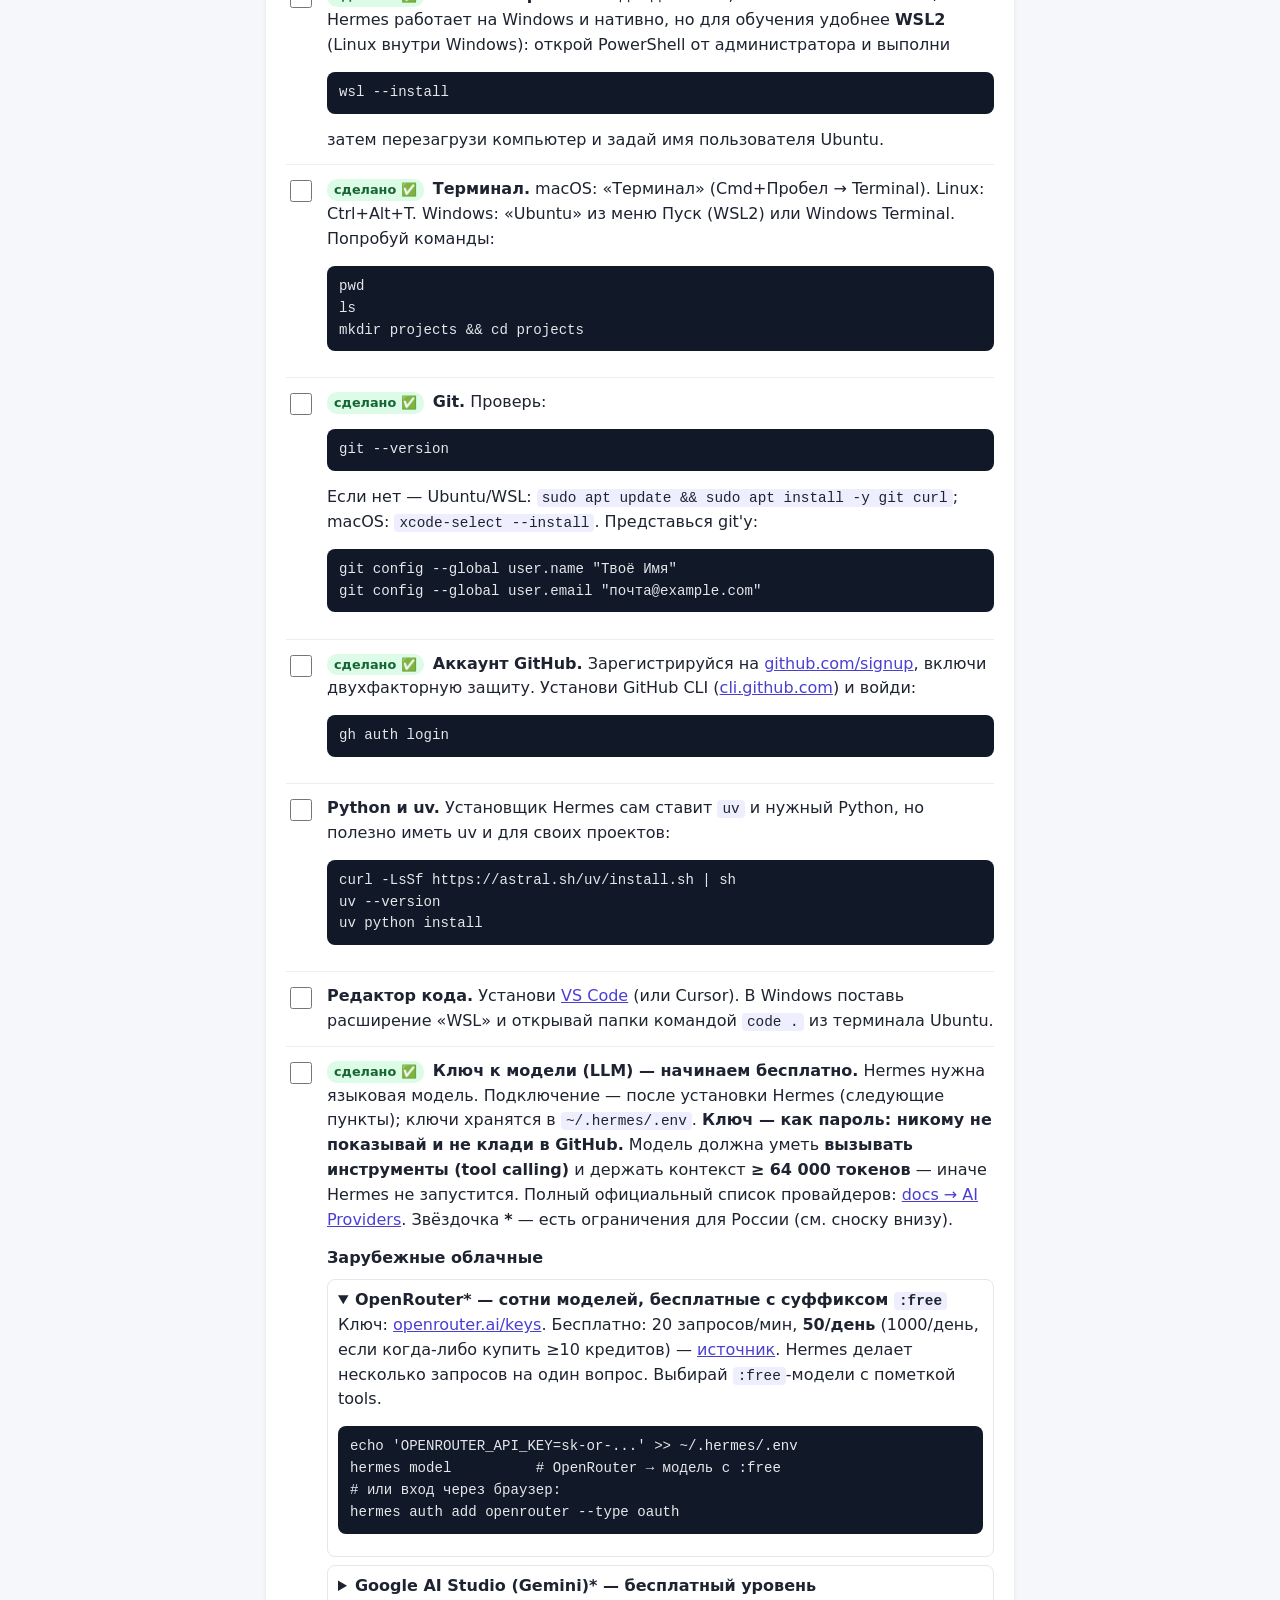
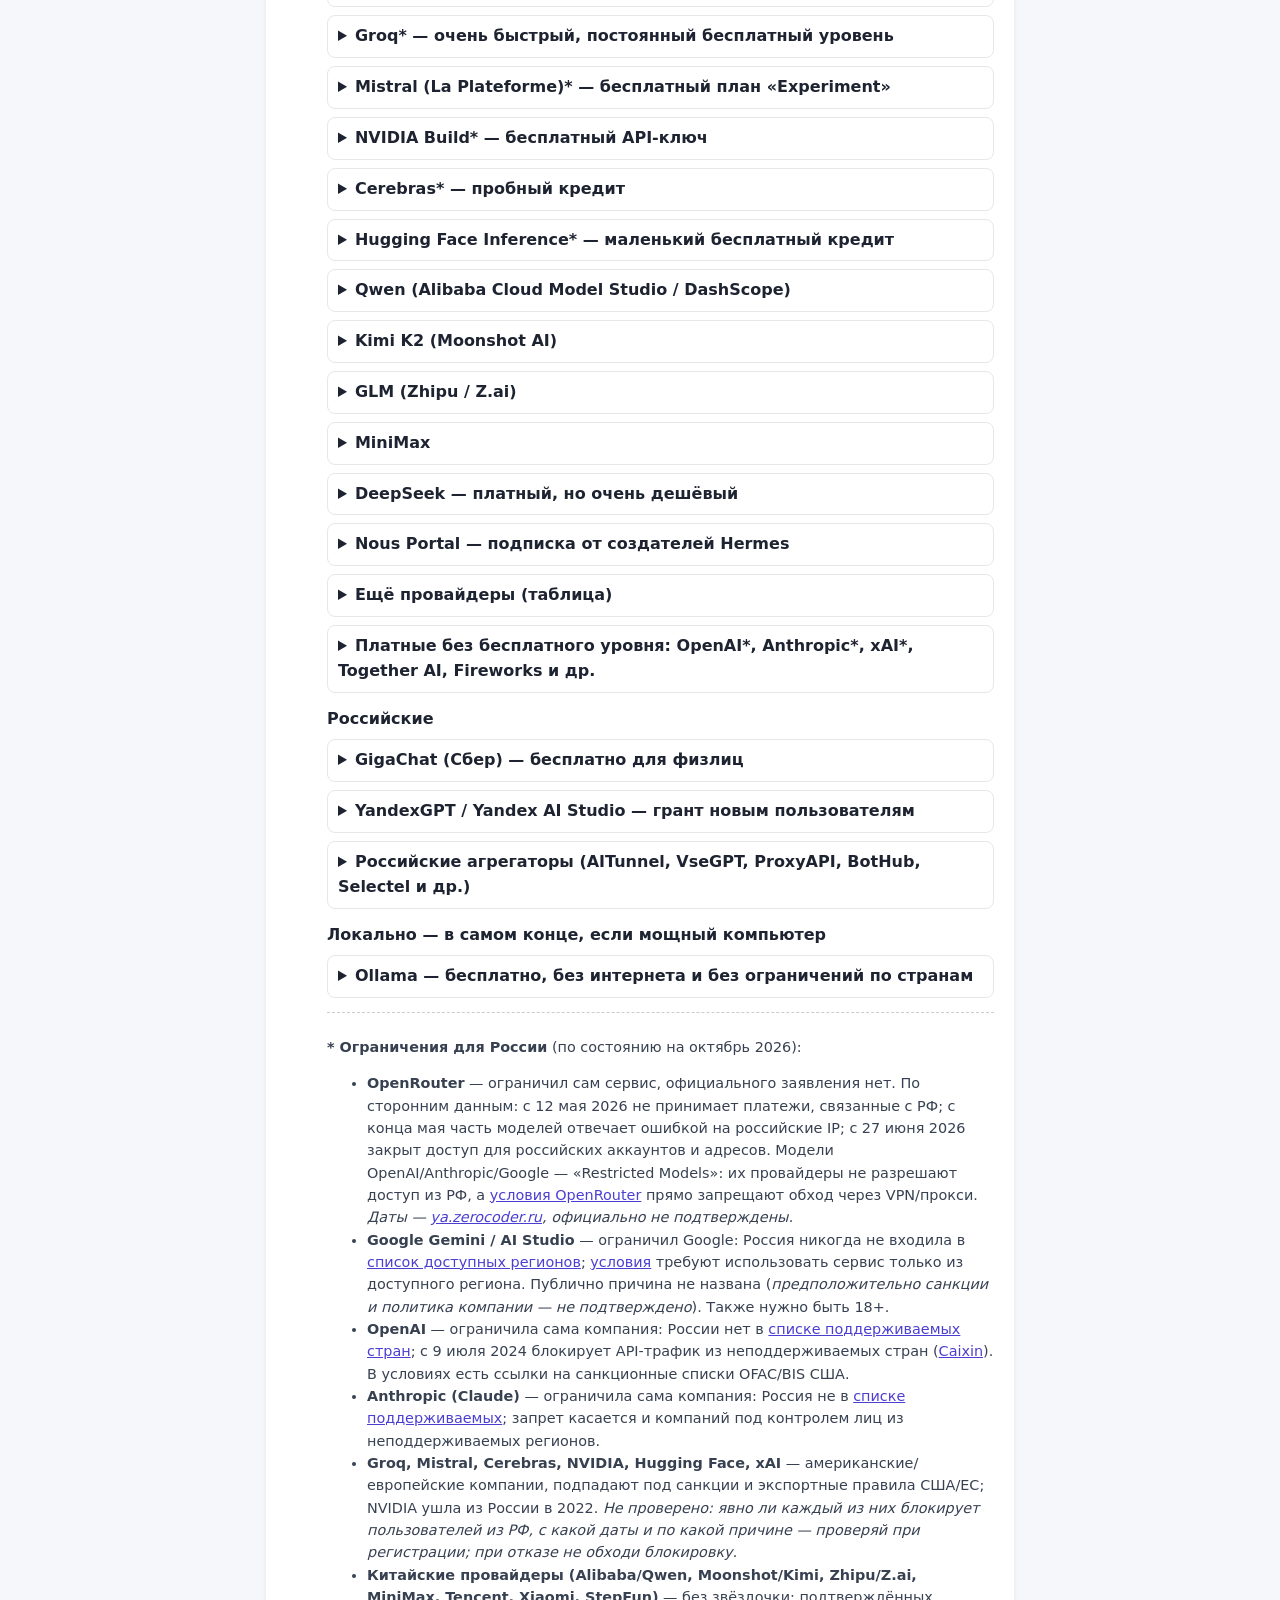
==== commit 907ad92f: "Progress 22-23 Oct: blocks 1-4 of add-auth-and-consent done; lessons 20-25" ====
--- a/index.html
+++ b/index.html
@@ -36,11 +36,25 @@
 <li>📚 Сегодня набрались новых уроков: <a href="#lessons">ошибки 15–19</a> и <a href="#code">как писать код порциями</a>.</li>
 </ul>
 <p>🩺 Hermes тупит или пишет, что кончились токены? Смотри <a href="#diag">как проверить за 2 минуты</a>.</p>
+<h3>Новое за 22–23 октября 2026 🔥</h3>
+<ul class="donelist">
+<li>✅ <b>Блоки 1–4 change <code>add-auth-and-consent</code> готовы и проверены папой!</b> За два дня ты сделал всю основу авторизации — это очень много 💪</li>
+<li>✅ <b>Каркас проекта</b>: Express + TypeScript, сборка, <code>GET /health</code>, CORS.</li>
+<li>✅ <b>База данных</b>: PostgreSQL + схема Prisma и миграции (пользователи, согласия, запросы на удаление).</li>
+<li>✅ <b>Логгер pino</b>, который не пишет в логи персональные данные.</li>
+<li>✅ <b>Регистрация с согласием</b> на обработку персональных данных (версия политики v1.0).</li>
+<li>✅ <b>Вход и JWT-токен</b> на 60 минут.</li>
+<li>✅ <b>Проверка токена и роли</b> — middleware <code>requireAuth</code> и <code>requireRole</code>.</li>
+<li>✅ <b>Защита от перебора паролей</b> (rate limiting) — с <b>настоящими</b> тестами на ответ 429.</li>
+<li>✅ <b>25 тестов зелёные</b>, последний проверенный коммит — <code>ba56014</code>.</li>
+<li>📚 Новые уроки: <a href="#lessons">ошибки 20–25</a> — особенно про «фальшивый» тест, это важно.</li>
+</ul>
 <h3>Что дальше 👉</h3>
 <ol>
-<li>Три мелочи из ревью (поправь вместе со следующей порцией): удали старые файлы сборки из <code>backend/src</code>, в <code>backend/tsconfig.json</code> поставь <code>"types": ["node"]</code>, в <code>backend/.env.example</code> — <code>DB_PROVIDER=timeweb</code>.</li>
-<li>Следующая порция кода — <b>задачи 1.6–1.8</b> (логгер без персональных данных, CORS, <code>GET /health</code>). Как это делать — в разделе <a href="#code">«Пишем код порциями»</a>.</li>
-<li>После каждой порции — push и сообщение папе для ревью.</li>
+<li><b>Блок 5</b> — политика конфиденциальности, отзыв согласия, запрос на удаление данных (удаление через 25 дней) и worker, который потом обезличивает данные. Первая порция — задачи 5.1–5.5.</li>
+<li>Потом <b>блок 6</b> — регистрация во фронтенде.</li>
+<li>Каждый промпт для Hermes начинай со слов «<b>Работай только в папке backend</b>», после порции открой тесты и посмотри, что они реально проверяют.</li>
+<li>После каждой порции — <code>git push</code> и сообщение папе для ревью. <a href="https://github.com/matikawuiu/eatandfit/pull/5">PR #5</a> остаётся открытым, пока не готовы <b>все 76 задач</b>.</li>
 </ol>
 <p>Осталось проверить в Шаге 1 только uv и редактор кода (пункты без значка «сделано ✅»).</p>
 <p><b>Текущий этап → <a href="#code">Пишем код порциями (apply)</a>.</b> Шаг 3 (спецификация) пройден: первая спецификация <code>add-auth-and-consent</code> смержена.</p>
@@ -117,6 +131,14 @@
 <pre>git status -sb</pre>
 Если в первой строке есть слово <code>ahead</code> — push не дошёл. Если <code>git push</code> висит — включи Happ и повтори. Для каждой новой работы — <b>новая ветка</b>: <code>git switch -c spec/имя-работы</code>. PR создаётся на GitHub кнопкой «Compare &amp; pull request» («Сравнить и отправить запрос на слияние») в жёлтой плашке. Если список pull requests пуст — значит PR ещё не создан.</p></details>
 <details><summary><b>19. <code>openspec validate</code> прошёл, а ошибки остались</b></summary><p><code>openspec validate --all --strict</code> проверяет только <b>формат</b>: заголовки, слова SHALL/MUST в требованиях, что у каждого требования есть сценарий. Смысл, опечатки, противоречия между файлами и случайно стёртые строки он не видит. Поэтому спецификация и прошла 5 раундов ревью. <b>Урок:</b> «зелёный» validate — это хорошо, но после него всё равно нужно прочитать изменения самому и показать папе.</p></details>
+<details><summary><b>20. Фальшивый тест: «зелёный», но ничего не проверял</b></summary><p>Hermes написал тест на защиту от перебора паролей (rate limit), а он просто ходил на <code>/health</code> и всегда проходил — сам лимит никто не проверял. Тест «зелёный», а толку ноль. Ты это заметил и переделал — так и надо 👍 Теперь тесты реально получают ответ 429. <b>Урок:</b> зелёный тест ещё не значит, что код работает. Всегда открой файл теста и посмотри, <b>что именно</b> он проверяет: нужный адрес, статус ответа, записи в базе.</p></details>
+<details><summary><b>21. Тесты в <code>tests/setup.ts</code> — упало 19 тестов</b></summary><p>Код тестов попал в файл <code>tests/setup.ts</code>. А этот файл запускается перед <b>каждым</b> тестовым файлом и нужен только для подготовки (например, очистить базу). В итоге сломался весь набор: 19 тестов красные, и каждая попытка «починить» добавляла ошибок. <b>Урок:</b> <code>setup.ts</code> — только подготовка, сами тесты — в отдельных файлах вроде <code>tests/consent.test.ts</code>. Если вдруг упало сразу много тестов — сначала проверь общие файлы, а не чини каждый тест по очереди.</p></details>
+<details><summary><b>22. Второй backend в корне репозитория</b></summary><p>Hermes создал копию проекта прямо в корне репозитория, рядом с папкой <code>backend</code>: получилось два backend, и непонятно, какой настоящий. <b>Урок:</b> начинай каждый промпт со слов «<b>Работай только в папке backend</b>». И перед <code>git add</code> смотри <code>git status</code> — нет ли там лишних новых файлов.</p></details>
+<details><summary><b>23. <code>JWT_SECRET</code> записался в <code>.env</code> два раза</b></summary><p>Команда <code>echo "JWT_SECRET=..." &gt;&gt; .env</code> ничего не выводит на экран — показалось, что «ничего не произошло», и её запустили ещё раз. А <code>&gt;&gt;</code> <b>дописывает</b> в конец файла каждый раз, вот и получилось две строки. <b>Урок:</b> после такой команды проверь, сколько строк получилось (секрет при этом на экран не выводится):
+<pre>grep -c '^JWT_SECRET=' .env</pre>
+Должно быть <code>1</code>. Если больше — удали лишнюю строку в редакторе. И <code>.env</code> никогда не коммить: он должен быть в <code>.gitignore</code>.</p></details>
+<details><summary><b>24. Снова VPN Happ</b></summary><p>Когда включён Happ, у папы пропадает связь с твоим компьютером (Tailscale), а в Ubuntu (WSL) может отвалиться интернет. <b>Урок:</b> когда папа подключается помочь — выключи Happ (или проверь, что Tailscale в исключениях, см. <a href="#lessons">урок 11</a>).</p></details>
+<details><summary><b>25. И снова: commit — это ещё не push</b></summary><p>Пару раз порция была готова и закоммичена, а папа на GitHub её не видел. <b>Урок:</b> после <code>git commit</code> всегда <code>git push</code>, а потом <code>git status -sb</code> — в первой строке не должно быть слова <code>ahead</code> (подробнее — урок 18).</p></details>
 </section>
 
 <section><h2>Отдельно: OpenClaw</h2><p>Полное руководство по установке нашей системы OpenClaw с нуля (свой компьютер или сервер DigitalOcean): <a href="/openclaw/">открыть гайд по OpenClaw</a>.</p></section>
@@ -159,7 +181,8 @@
 <pre>cd ~/eatandfit && git switch master && git pull && git switch -c feat/auth-and-consent</pre>
 <p>Дальше для каждой порции:</p>
 <ol>
-<li>В Hermes: <code>/new</code>, потом <code>/openspec-apply-change add-auth-and-consent</code> и напиши, какие задачи делать, например «сделай задачи 1.6–1.8».</li>
+<li>В Hermes: <code>/new</code>, потом <code>/openspec-apply-change add-auth-and-consent</code> и напиши, какие задачи делать. Начинай всегда со слов «<b>Работай только в папке backend</b>», например: «Работай только в папке backend. Сделай задачи 5.1–5.5».</li>
+<li>Проверь тесты: <code>npm test</code> в папке <code>backend</code>, и <b>открой файлы тестов</b> — они должны проверять статус ответа и записи в базе, а не просто «ответ 200».</li>
 <li>Проверь, что всё собирается: <code>npm run build</code> и <code>npm start</code> в папке <code>backend</code>.</li>
 <li>Убедись, что сделанные задачи отмечены в <code>tasks.md</code> как <code>- [x] 1.6 …</code>.</li>
 <li><code>git add backend openspec</code> — только нужные папки. Никогда не добавляй <code>.env</code> и <code>.hermes/</code> (там ключи); обе строки должны быть в <code>.gitignore</code>. Проверь <code>git status</code>.</li>
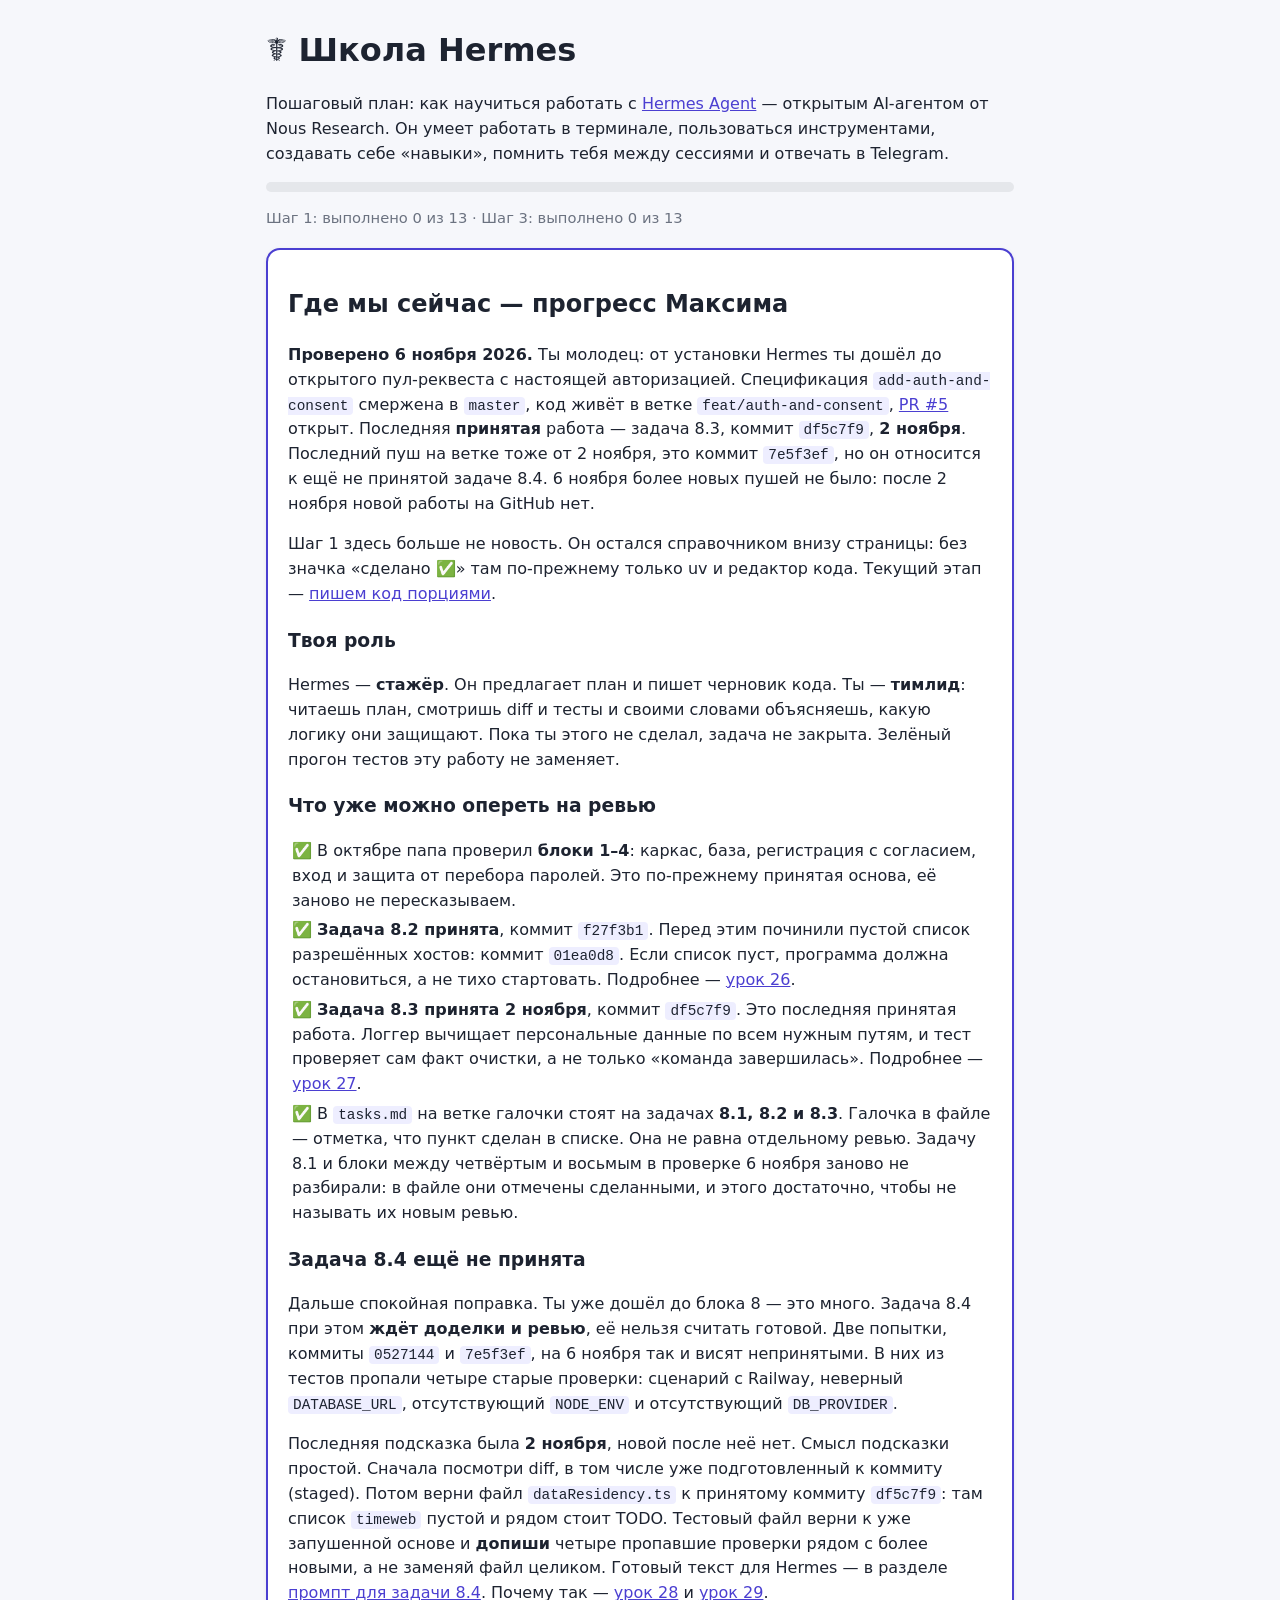
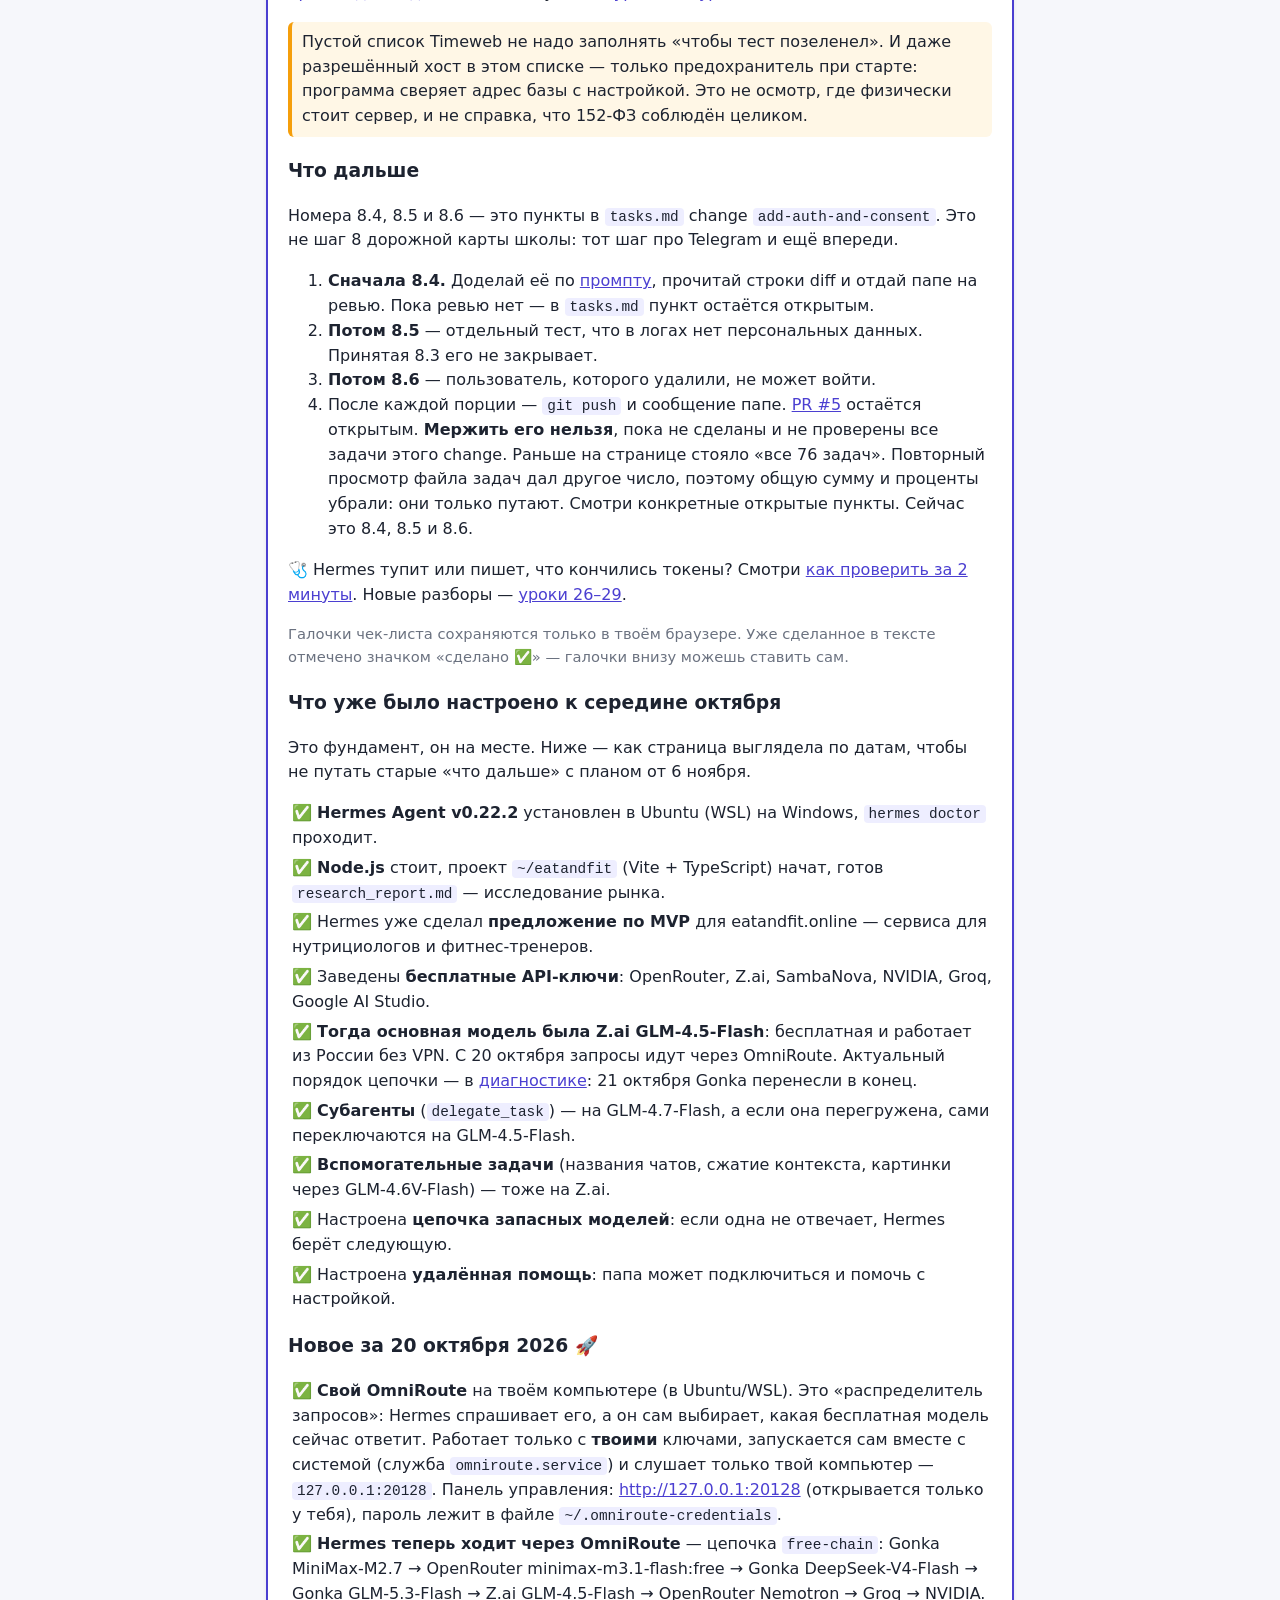
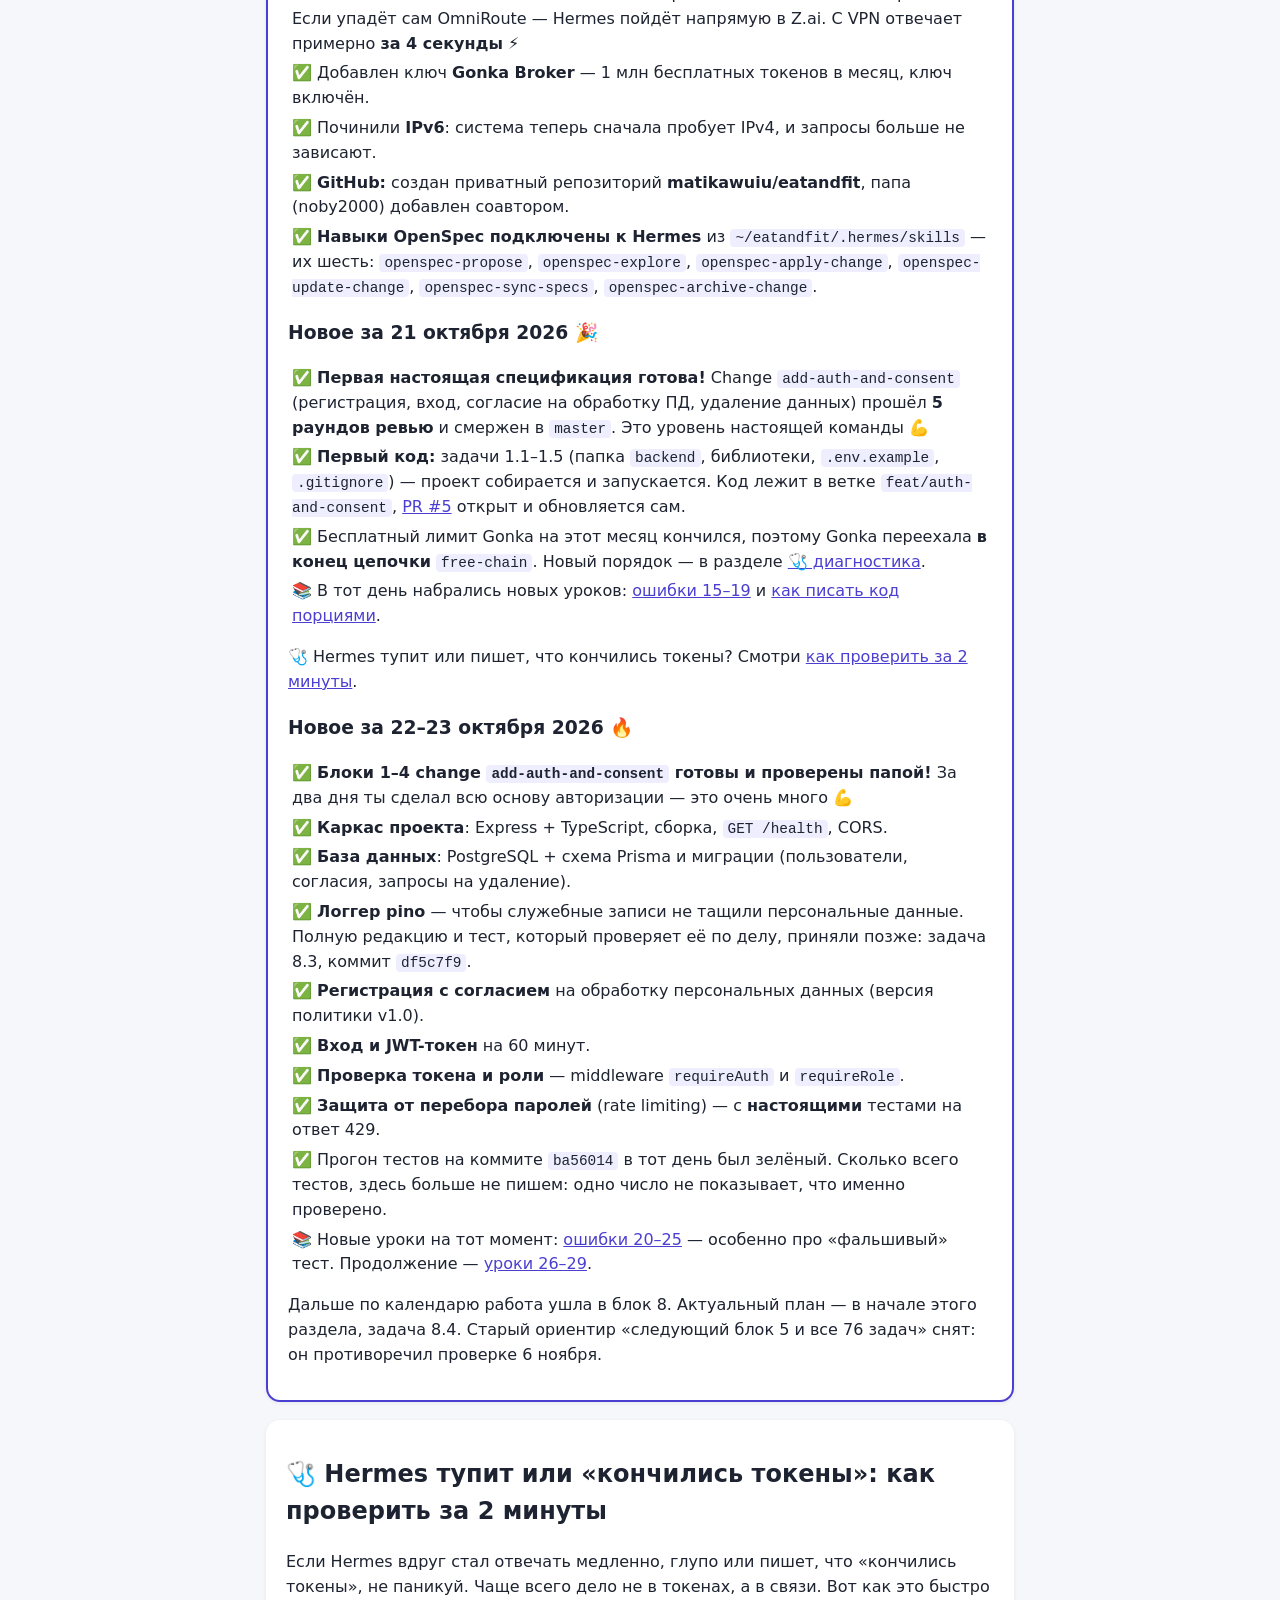
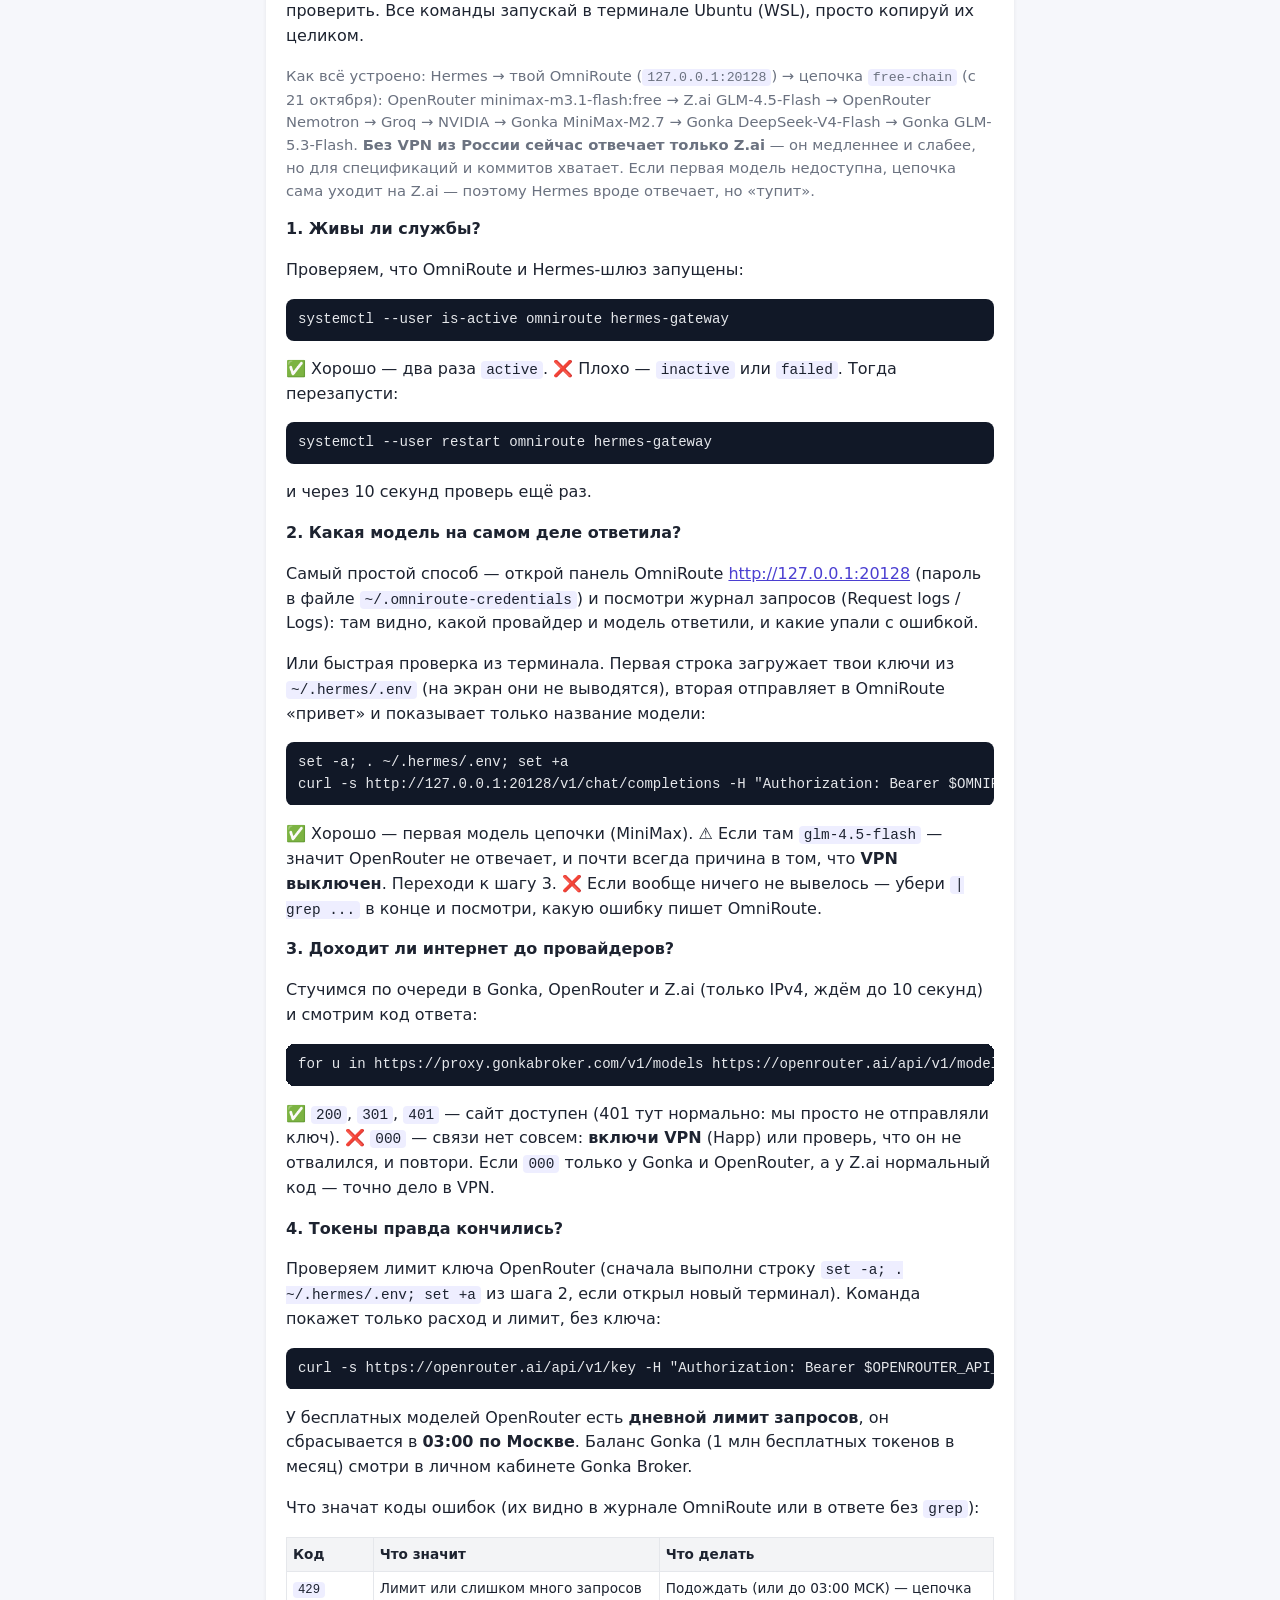
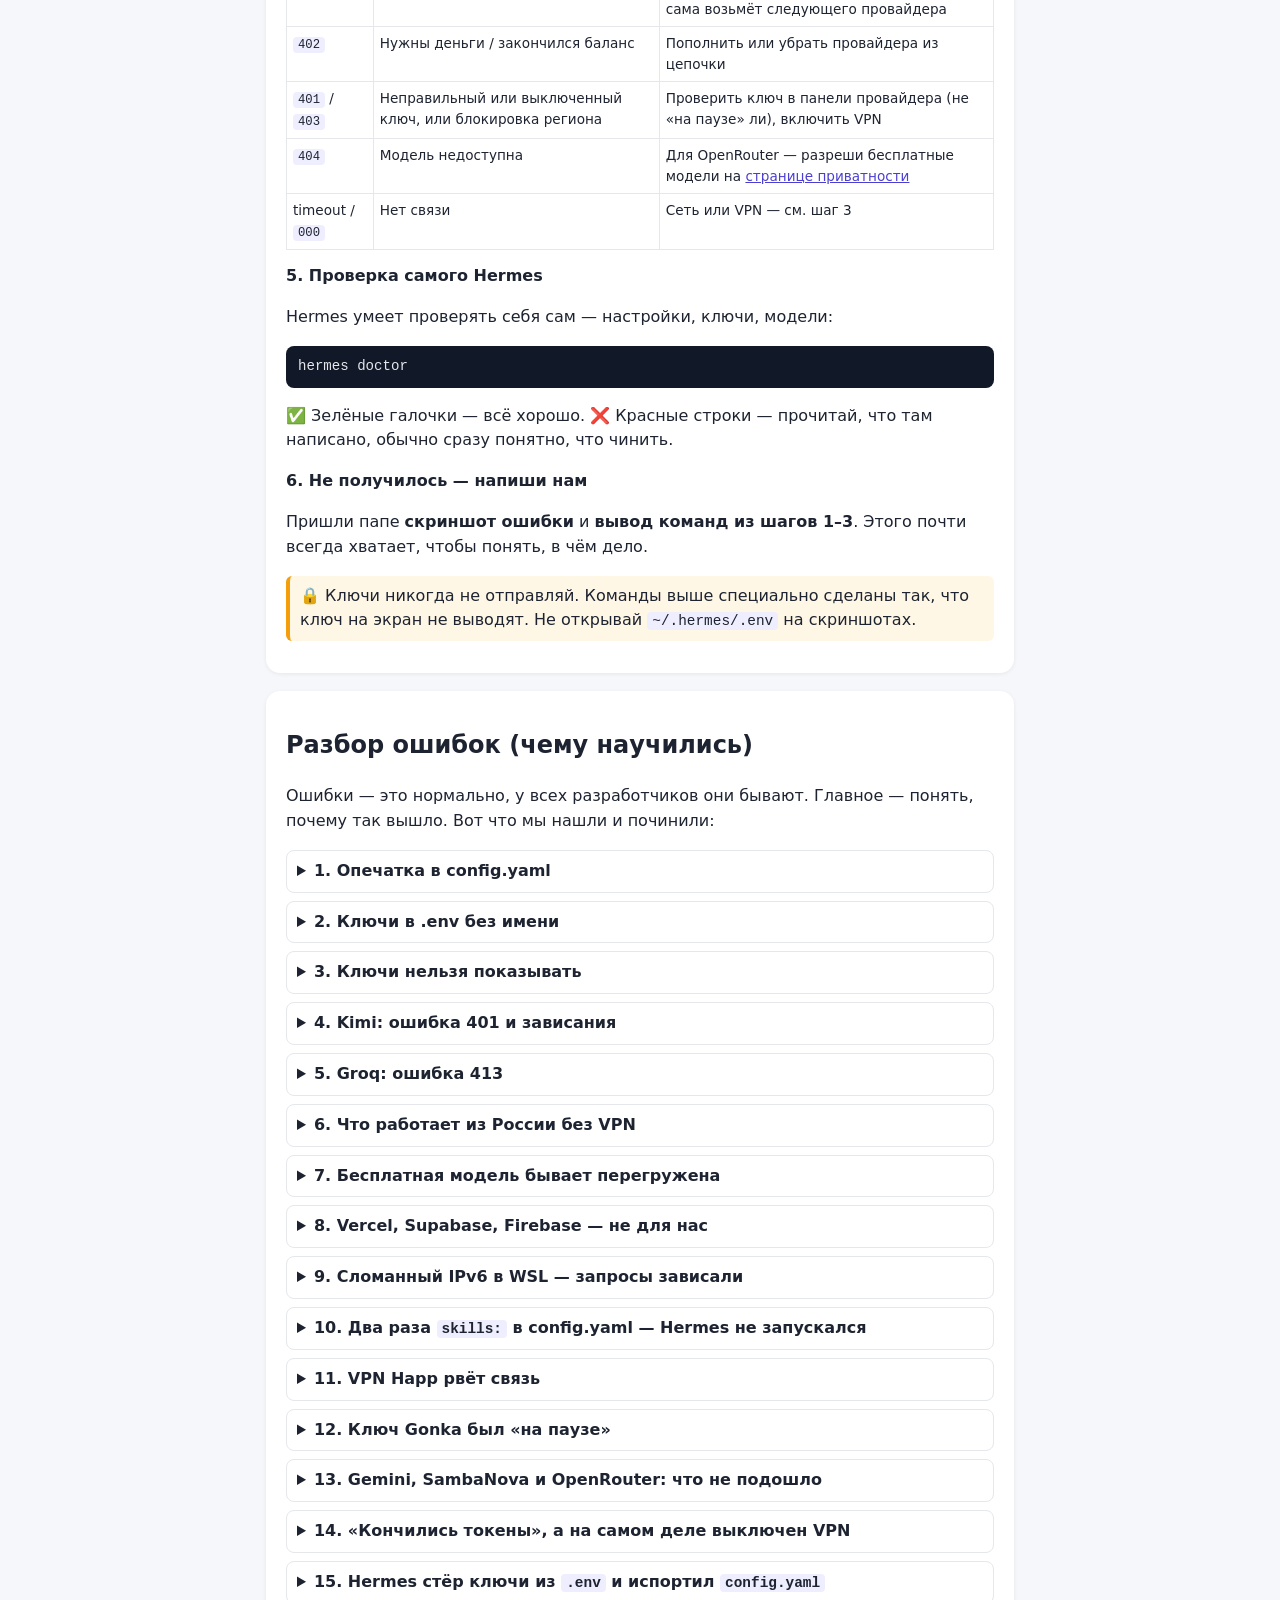
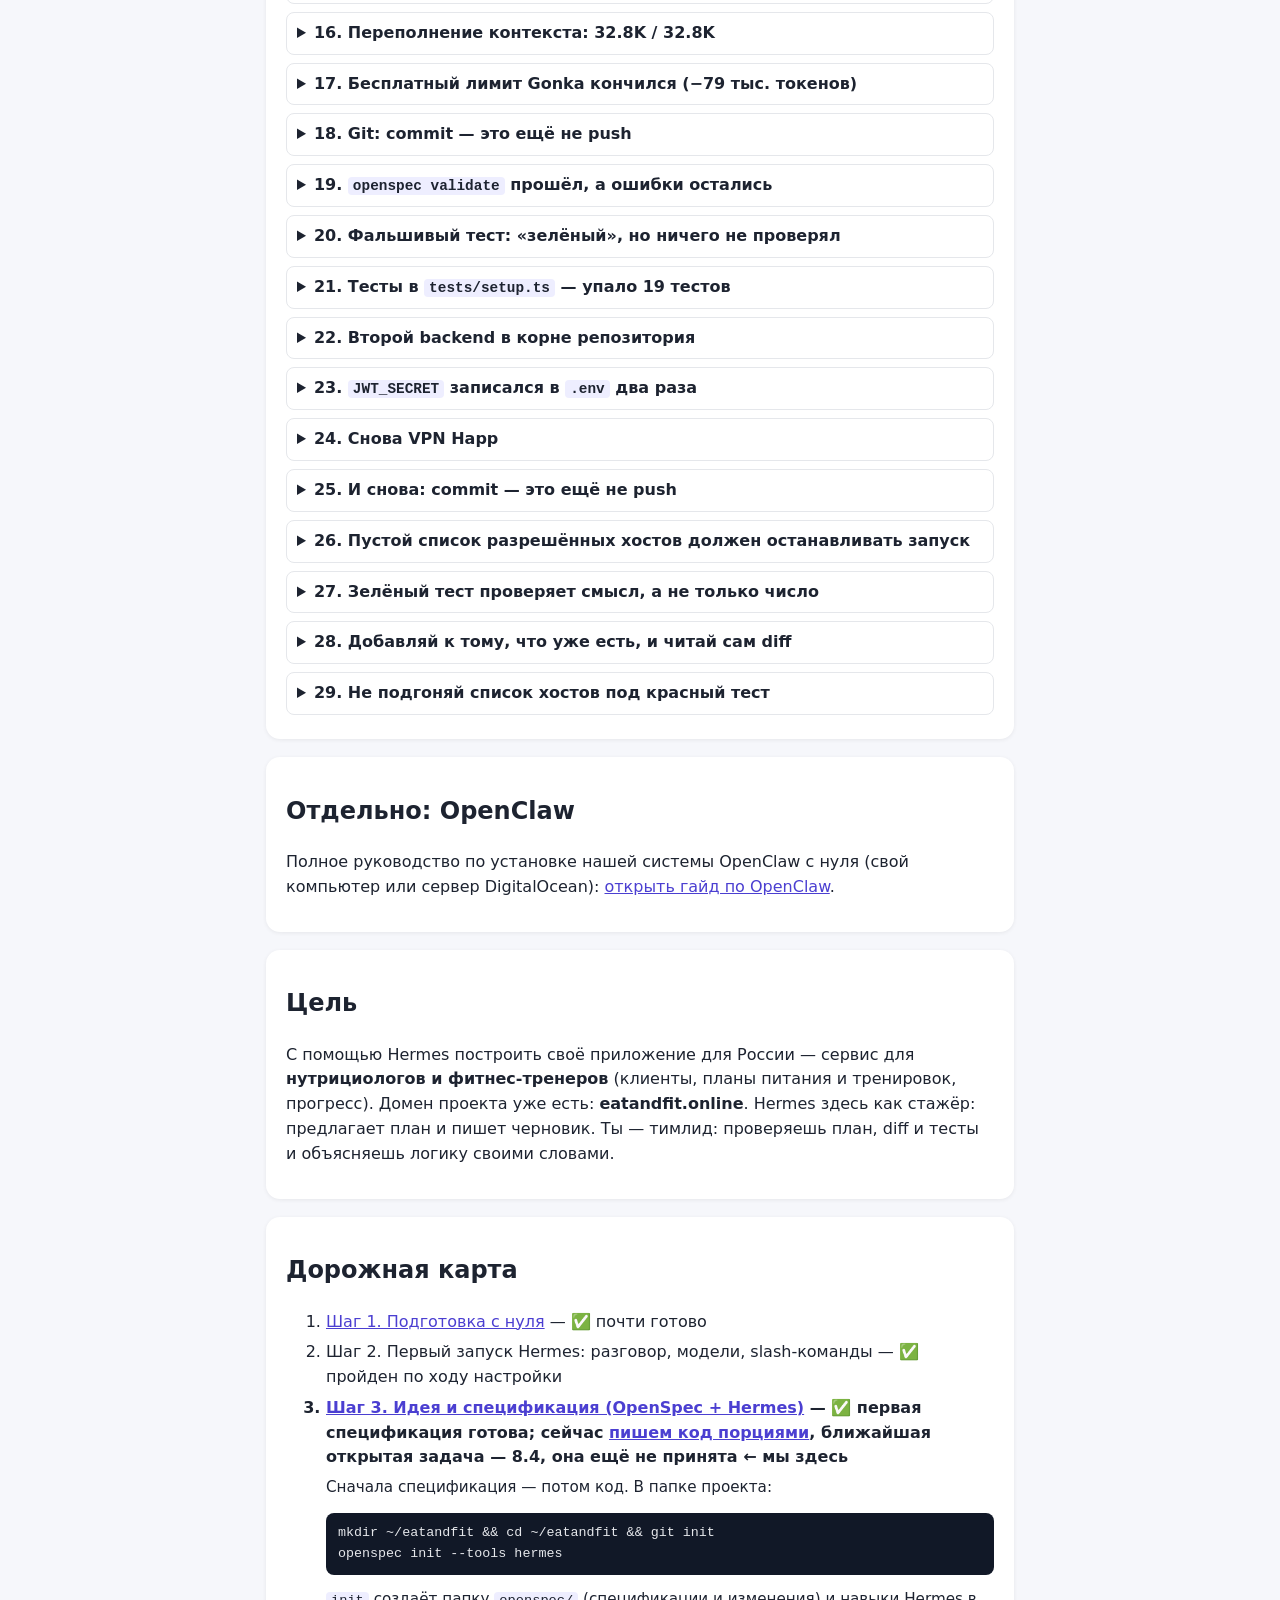
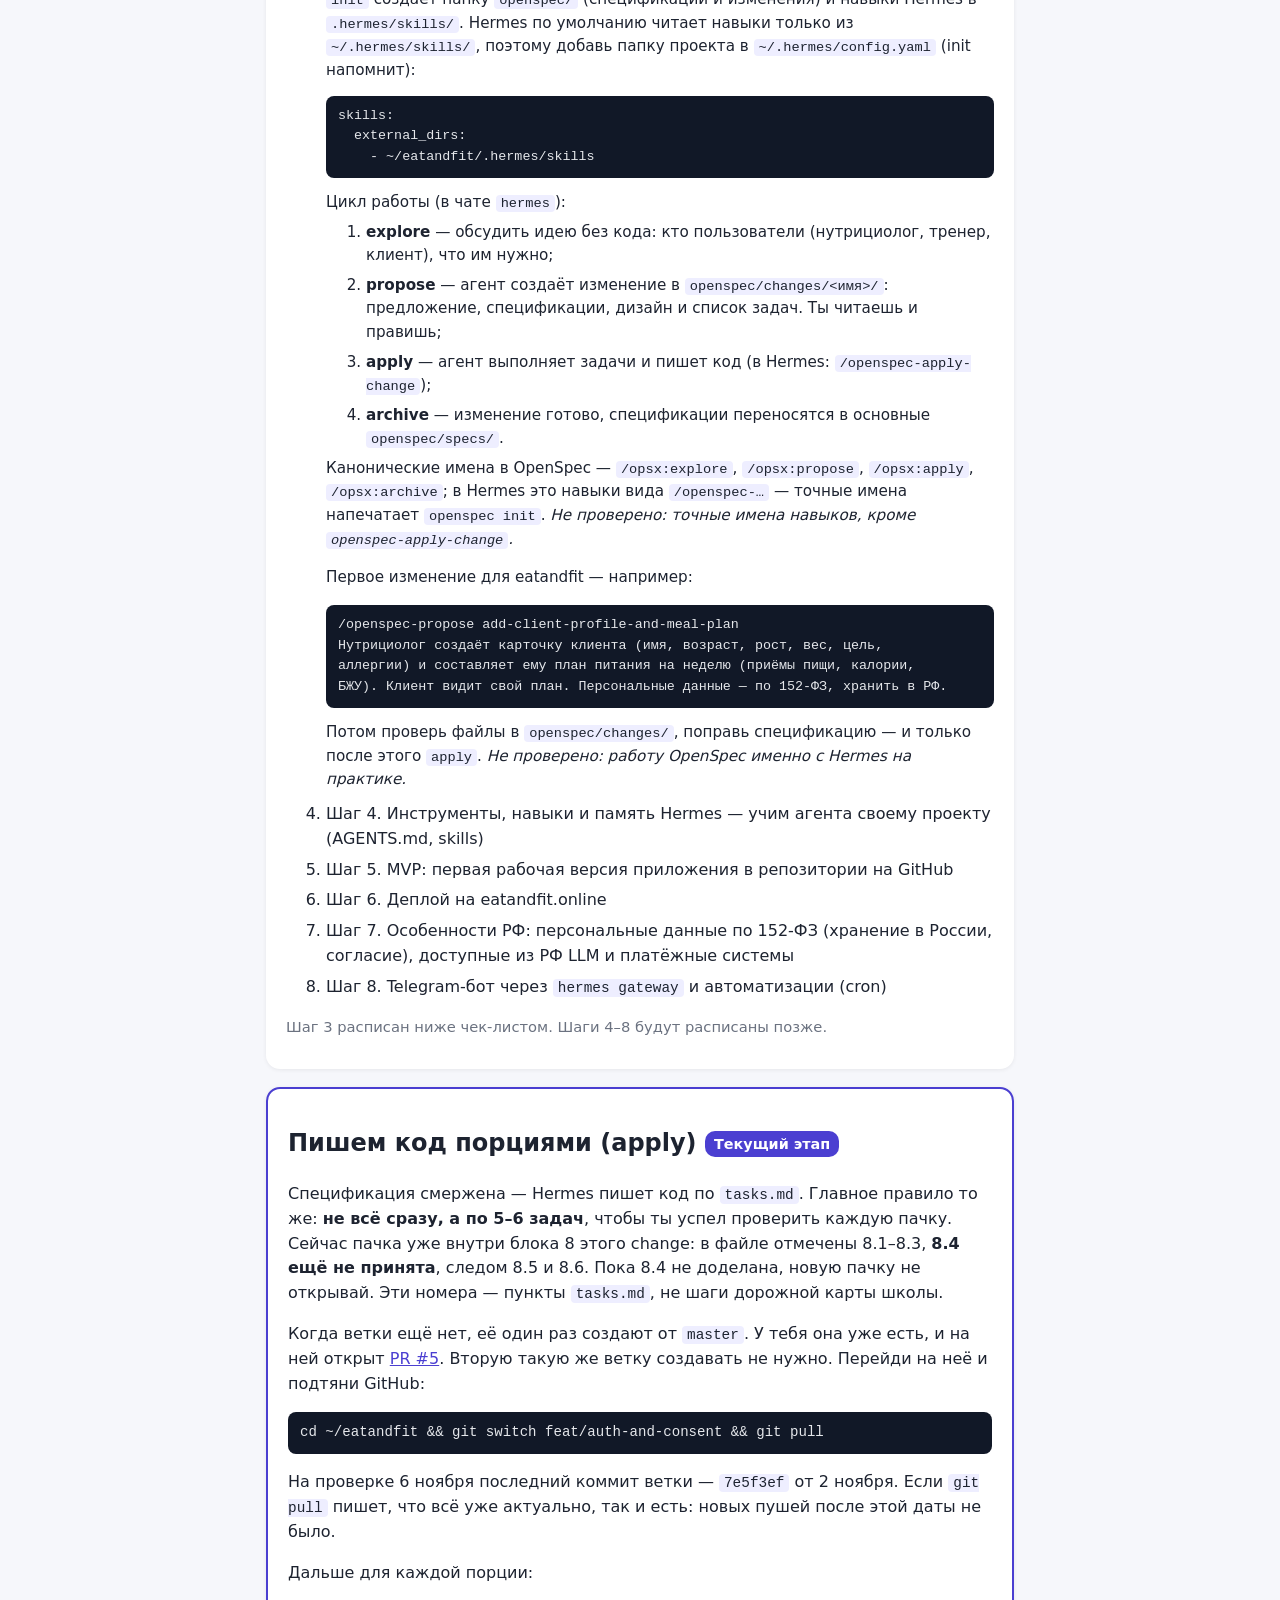
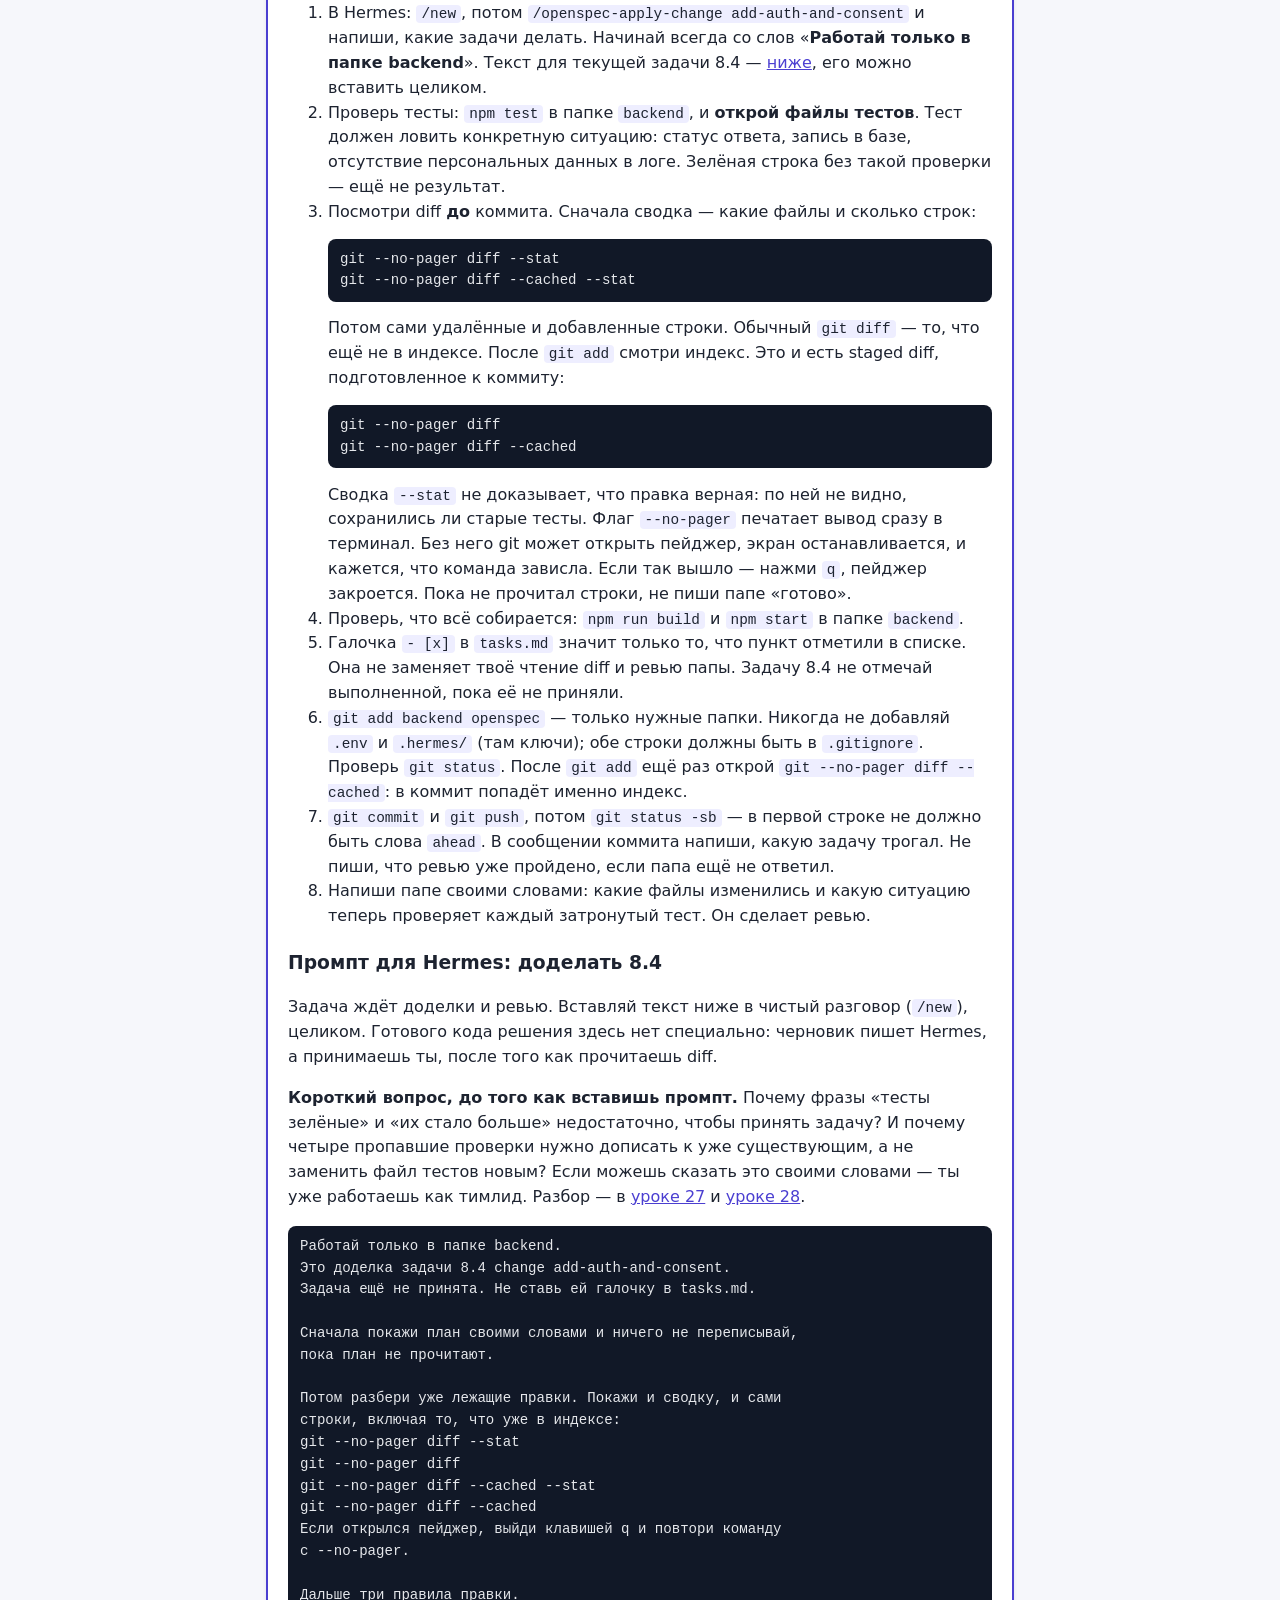
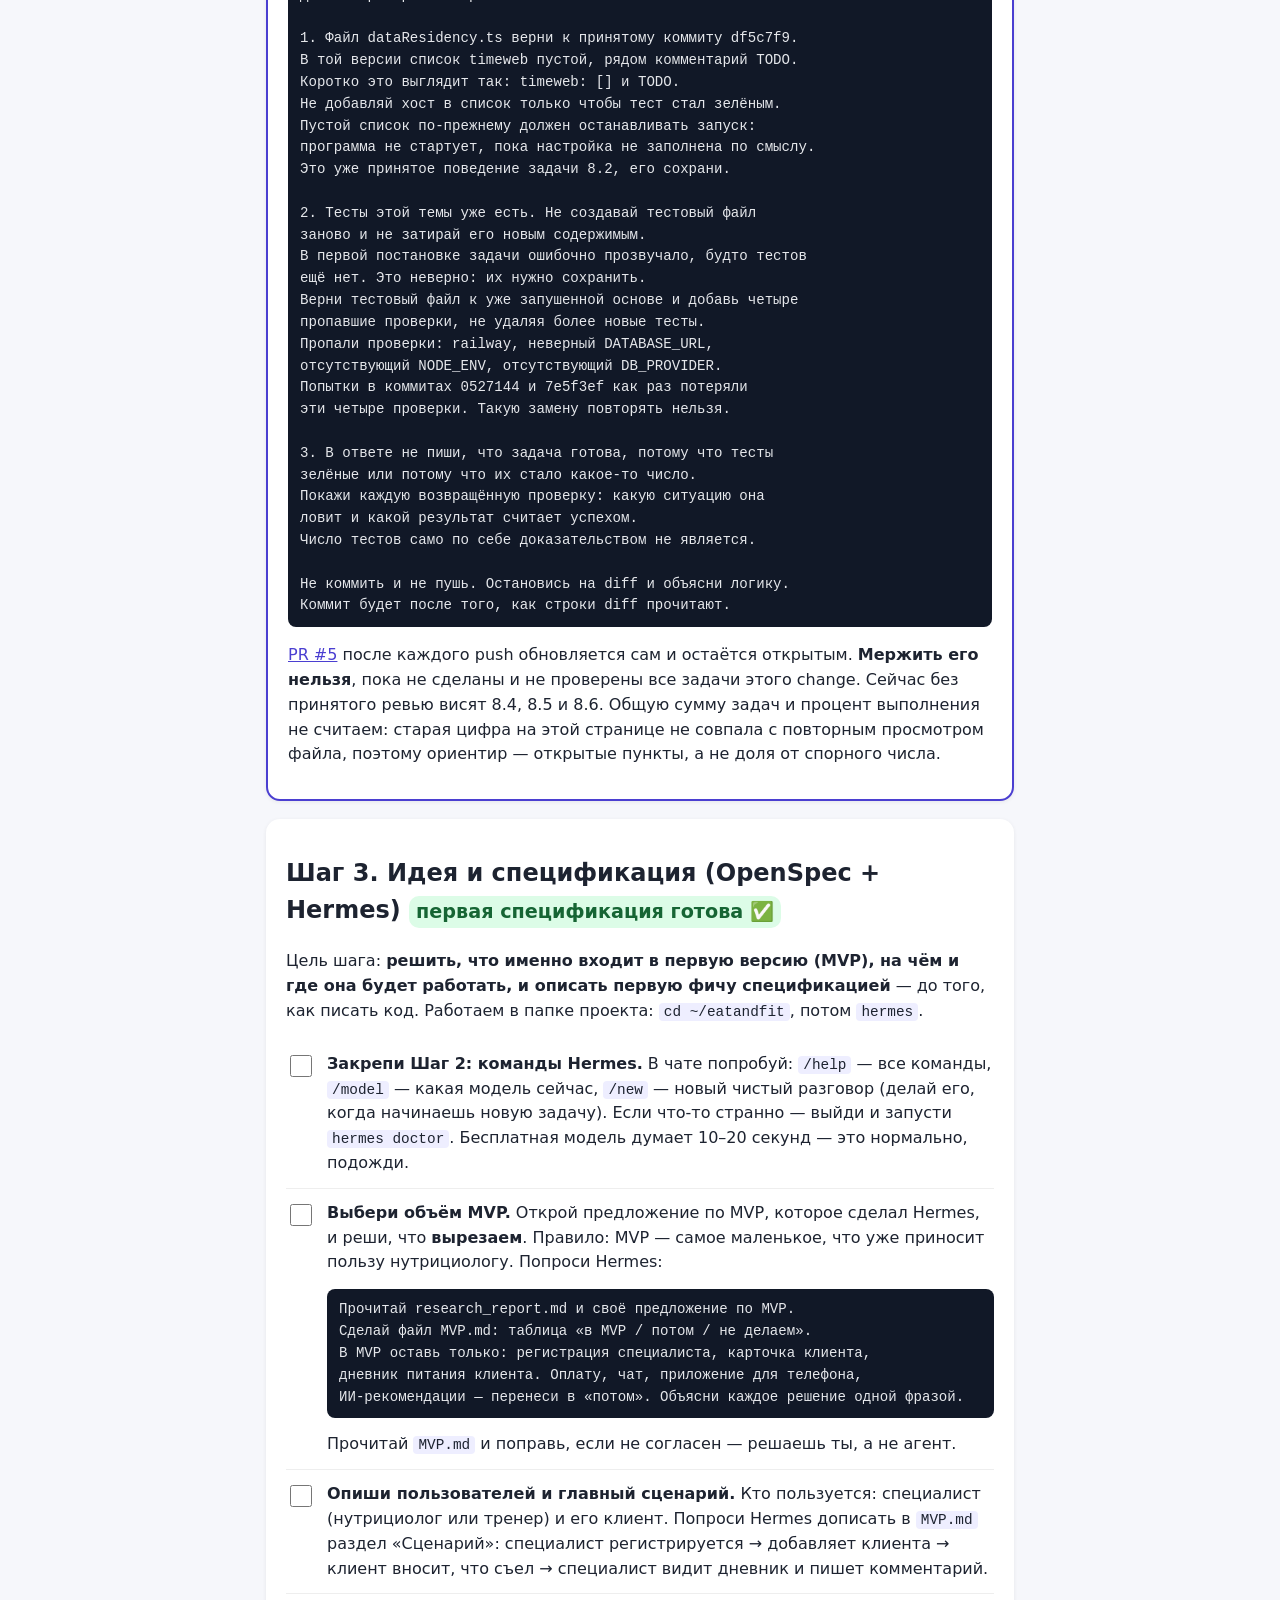
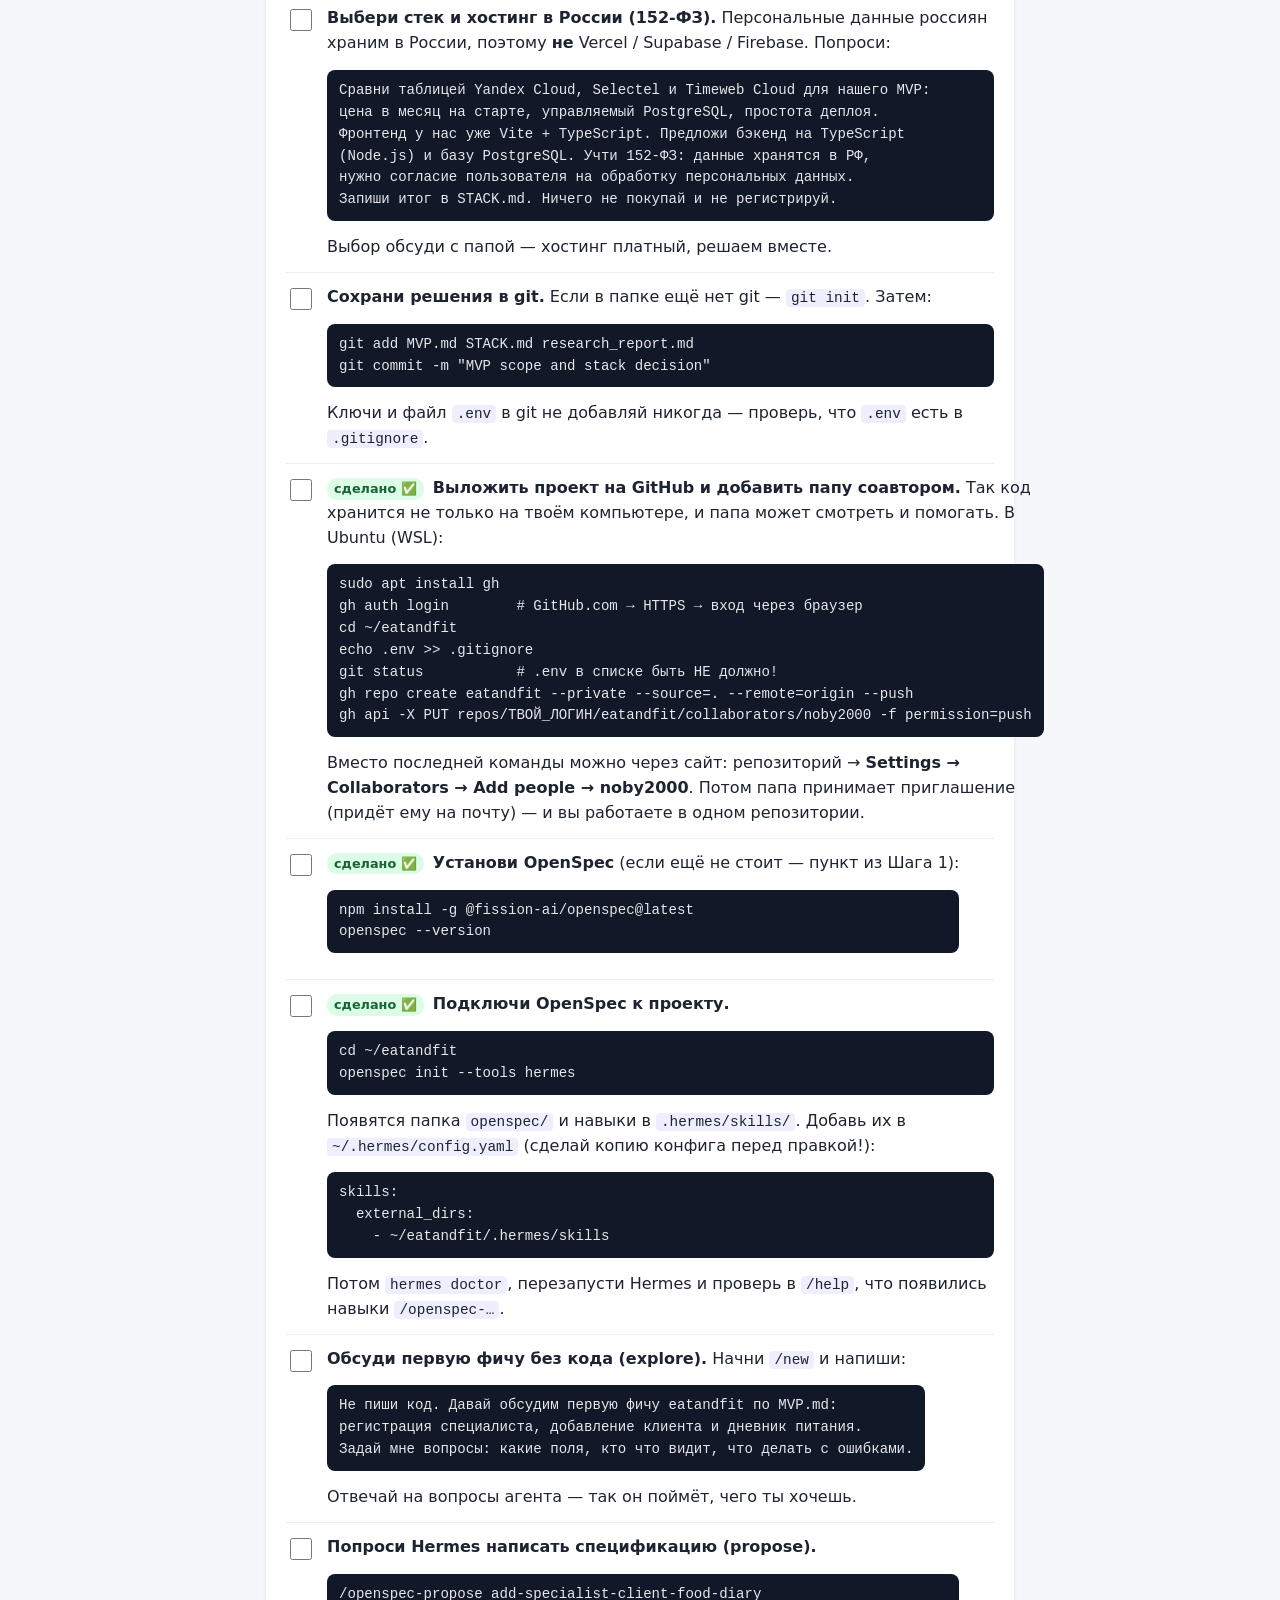
==== commit f64b61c6: "Progress 6 Nov: task 8.4 still waiting, lessons 26-29 Record the 6 November check of EatAndFit PR 5:" ====
--- a/index.html
+++ b/index.html
@@ -7,13 +7,39 @@
 <div class="progress"><div id="bar"></div></div><p id="ptext" class="muted"></p></header>
 
 <section id="now" class="nowbox"><h2>Где мы сейчас — прогресс Максима</h2>
-<p><b>Шаг 1 почти пройден, молодец!</b> 💪 Вот что уже работает:</p>
+<p><b>Проверено 6 ноября 2026.</b> Ты молодец: от установки Hermes ты дошёл до открытого пул-реквеста с настоящей авторизацией. Спецификация <code>add-auth-and-consent</code> смержена в <code>master</code>, код живёт в ветке <code>feat/auth-and-consent</code>, <a href="https://github.com/matikawuiu/eatandfit/pull/5">PR #5</a> открыт. Последняя <b>принятая</b> работа — задача 8.3, коммит <code>df5c7f9</code>, <b>2 ноября</b>. Последний пуш на ветке тоже от 2 ноября, это коммит <code>7e5f3ef</code>, но он относится к ещё не принятой задаче 8.4. 6 ноября более новых пушей не было: после 2 ноября новой работы на GitHub нет.</p>
+<p>Шаг 1 здесь больше не новость. Он остался справочником внизу страницы: без значка «сделано ✅» там по-прежнему только uv и редактор кода. Текущий этап — <a href="#code">пишем код порциями</a>.</p>
+<h3>Твоя роль</h3>
+<p>Hermes — <b>стажёр</b>. Он предлагает план и пишет черновик кода. Ты — <b>тимлид</b>: читаешь план, смотришь diff и тесты и своими словами объясняешь, какую логику они защищают. Пока ты этого не сделал, задача не закрыта. Зелёный прогон тестов эту работу не заменяет.</p>
+<h3>Что уже можно опереть на ревью</h3>
+<ul class="donelist">
+<li>✅ В октябре папа проверил <b>блоки 1–4</b>: каркас, база, регистрация с согласием, вход и защита от перебора паролей. Это по-прежнему принятая основа, её заново не пересказываем.</li>
+<li>✅ <b>Задача 8.2 принята</b>, коммит <code>f27f3b1</code>. Перед этим починили пустой список разрешённых хостов: коммит <code>01ea0d8</code>. Если список пуст, программа должна остановиться, а не тихо стартовать. Подробнее — <a href="#lesson26">урок 26</a>.</li>
+<li>✅ <b>Задача 8.3 принята 2 ноября</b>, коммит <code>df5c7f9</code>. Это последняя принятая работа. Логгер вычищает персональные данные по всем нужным путям, и тест проверяет сам факт очистки, а не только «команда завершилась». Подробнее — <a href="#lesson27">урок 27</a>.</li>
+<li>✅ В <code>tasks.md</code> на ветке галочки стоят на задачах <b>8.1, 8.2 и 8.3</b>. Галочка в файле — отметка, что пункт сделан в списке. Она не равна отдельному ревью. Задачу 8.1 и блоки между четвёртым и восьмым в проверке 6 ноября заново не разбирали: в файле они отмечены сделанными, и этого достаточно, чтобы не называть их новым ревью.</li>
+</ul>
+<h3>Задача 8.4 ещё не принята</h3>
+<p>Дальше спокойная поправка. Ты уже дошёл до блока 8 — это много. Задача 8.4 при этом <b>ждёт доделки и ревью</b>, её нельзя считать готовой. Две попытки, коммиты <code>0527144</code> и <code>7e5f3ef</code>, на 6 ноября так и висят непринятыми. В них из тестов пропали четыре старые проверки: сценарий с Railway, неверный <code>DATABASE_URL</code>, отсутствующий <code>NODE_ENV</code> и отсутствующий <code>DB_PROVIDER</code>.</p>
+<p>Последняя подсказка была <b>2 ноября</b>, новой после неё нет. Смысл подсказки простой. Сначала посмотри diff, в том числе уже подготовленный к коммиту (staged). Потом верни файл <code>dataResidency.ts</code> к принятому коммиту <code>df5c7f9</code>: там список <code>timeweb</code> пустой и рядом стоит TODO. Тестовый файл верни к уже запушенной основе и <b>допиши</b> четыре пропавшие проверки рядом с более новыми, а не заменяй файл целиком. Готовый текст для Hermes — в разделе <a href="#prompt84">промпт для задачи 8.4</a>. Почему так — <a href="#lesson28">урок 28</a> и <a href="#lesson29">урок 29</a>.</p>
+<p class="warn">Пустой список Timeweb не надо заполнять «чтобы тест позеленел». И даже разрешённый хост в этом списке — только предохранитель при старте: программа сверяет адрес базы с настройкой. Это не осмотр, где физически стоит сервер, и не справка, что 152-ФЗ соблюдён целиком.</p>
+<h3>Что дальше</h3>
+<p>Номера 8.4, 8.5 и 8.6 — это пункты в <code>tasks.md</code> change <code>add-auth-and-consent</code>. Это не шаг 8 дорожной карты школы: тот шаг про Telegram и ещё впереди.</p>
+<ol>
+<li><b>Сначала 8.4.</b> Доделай её по <a href="#prompt84">промпту</a>, прочитай строки diff и отдай папе на ревью. Пока ревью нет — в <code>tasks.md</code> пункт остаётся открытым.</li>
+<li><b>Потом 8.5</b> — отдельный тест, что в логах нет персональных данных. Принятая 8.3 его не закрывает.</li>
+<li><b>Потом 8.6</b> — пользователь, которого удалили, не может войти.</li>
+<li>После каждой порции — <code>git push</code> и сообщение папе. <a href="https://github.com/matikawuiu/eatandfit/pull/5">PR #5</a> остаётся открытым. <b>Мержить его нельзя</b>, пока не сделаны и не проверены все задачи этого change. Раньше на странице стояло «все 76 задач». Повторный просмотр файла задач дал другое число, поэтому общую сумму и проценты убрали: они только путают. Смотри конкретные открытые пункты. Сейчас это 8.4, 8.5 и 8.6.</li>
+</ol>
+<p>🩺 Hermes тупит или пишет, что кончились токены? Смотри <a href="#diag">как проверить за 2 минуты</a>. Новые разборы — <a href="#lessons">уроки 26–29</a>.</p>
+<p class="muted">Галочки чек-листа сохраняются только в твоём браузере. Уже сделанное в тексте отмечено значком «сделано ✅» — галочки внизу можешь ставить сам.</p>
+<h3>Что уже было настроено к середине октября</h3>
+<p>Это фундамент, он на месте. Ниже — как страница выглядела по датам, чтобы не путать старые «что дальше» с планом от 6 ноября.</p>
 <ul class="donelist">
 <li>✅ <b>Hermes Agent v0.22.2</b> установлен в Ubuntu (WSL) на Windows, <code>hermes doctor</code> проходит.</li>
 <li>✅ <b>Node.js</b> стоит, проект <code>~/eatandfit</code> (Vite + TypeScript) начат, готов <code>research_report.md</code> — исследование рынка.</li>
 <li>✅ Hermes уже сделал <b>предложение по MVP</b> для eatandfit.online — сервиса для нутрициологов и фитнес-тренеров.</li>
 <li>✅ Заведены <b>бесплатные API-ключи</b>: OpenRouter, Z.ai, SambaNova, NVIDIA, Groq, Google AI Studio.</li>
-<li>✅ <b>Основная модель — Z.ai GLM-4.5-Flash</b>: бесплатная и работает из России без VPN.</li>
+<li>✅ <b>Тогда основная модель была Z.ai GLM-4.5-Flash</b>: бесплатная и работает из России без VPN. С 20 октября запросы идут через OmniRoute. Актуальный порядок цепочки — в <a href="#diag">диагностике</a>: 21 октября Gonka перенесли в конец.</li>
 <li>✅ <b>Субагенты</b> (<code>delegate_task</code>) — на GLM-4.7-Flash, а если она перегружена, сами переключаются на GLM-4.5-Flash.</li>
 <li>✅ <b>Вспомогательные задачи</b> (названия чатов, сжатие контекста, картинки через GLM-4.6V-Flash) — тоже на Z.ai.</li>
 <li>✅ Настроена <b>цепочка запасных моделей</b>: если одна не отвечает, Hermes берёт следующую.</li>
@@ -33,7 +59,7 @@
 <li>✅ <b>Первая настоящая спецификация готова!</b> Change <code>add-auth-and-consent</code> (регистрация, вход, согласие на обработку ПД, удаление данных) прошёл <b>5 раундов ревью</b> и смержен в <code>master</code>. Это уровень настоящей команды 💪</li>
 <li>✅ <b>Первый код:</b> задачи 1.1–1.5 (папка <code>backend</code>, библиотеки, <code>.env.example</code>, <code>.gitignore</code>) — проект собирается и запускается. Код лежит в ветке <code>feat/auth-and-consent</code>, <a href="https://github.com/matikawuiu/eatandfit/pull/5">PR #5</a> открыт и обновляется сам.</li>
 <li>✅ Бесплатный лимит Gonka на этот месяц кончился, поэтому Gonka переехала <b>в конец цепочки</b> <code>free-chain</code>. Новый порядок — в разделе <a href="#diag">🩺 диагностика</a>.</li>
-<li>📚 Сегодня набрались новых уроков: <a href="#lessons">ошибки 15–19</a> и <a href="#code">как писать код порциями</a>.</li>
+<li>📚 В тот день набрались новых уроков: <a href="#lessons">ошибки 15–19</a> и <a href="#code">как писать код порциями</a>.</li>
 </ul>
 <p>🩺 Hermes тупит или пишет, что кончились токены? Смотри <a href="#diag">как проверить за 2 минуты</a>.</p>
 <h3>Новое за 22–23 октября 2026 🔥</h3>
@@ -41,24 +67,15 @@
 <li>✅ <b>Блоки 1–4 change <code>add-auth-and-consent</code> готовы и проверены папой!</b> За два дня ты сделал всю основу авторизации — это очень много 💪</li>
 <li>✅ <b>Каркас проекта</b>: Express + TypeScript, сборка, <code>GET /health</code>, CORS.</li>
 <li>✅ <b>База данных</b>: PostgreSQL + схема Prisma и миграции (пользователи, согласия, запросы на удаление).</li>
-<li>✅ <b>Логгер pino</b>, который не пишет в логи персональные данные.</li>
+<li>✅ <b>Логгер pino</b> — чтобы служебные записи не тащили персональные данные. Полную редакцию и тест, который проверяет её по делу, приняли позже: задача 8.3, коммит <code>df5c7f9</code>.</li>
 <li>✅ <b>Регистрация с согласием</b> на обработку персональных данных (версия политики v1.0).</li>
 <li>✅ <b>Вход и JWT-токен</b> на 60 минут.</li>
 <li>✅ <b>Проверка токена и роли</b> — middleware <code>requireAuth</code> и <code>requireRole</code>.</li>
 <li>✅ <b>Защита от перебора паролей</b> (rate limiting) — с <b>настоящими</b> тестами на ответ 429.</li>
-<li>✅ <b>25 тестов зелёные</b>, последний проверенный коммит — <code>ba56014</code>.</li>
-<li>📚 Новые уроки: <a href="#lessons">ошибки 20–25</a> — особенно про «фальшивый» тест, это важно.</li>
+<li>✅ Прогон тестов на коммите <code>ba56014</code> в тот день был зелёный. Сколько всего тестов, здесь больше не пишем: одно число не показывает, что именно проверено.</li>
+<li>📚 Новые уроки на тот момент: <a href="#lessons">ошибки 20–25</a> — особенно про «фальшивый» тест. Продолжение — <a href="#lesson26">уроки 26–29</a>.</li>
 </ul>
-<h3>Что дальше 👉</h3>
-<ol>
-<li><b>Блок 5</b> — политика конфиденциальности, отзыв согласия, запрос на удаление данных (удаление через 25 дней) и worker, который потом обезличивает данные. Первая порция — задачи 5.1–5.5.</li>
-<li>Потом <b>блок 6</b> — регистрация во фронтенде.</li>
-<li>Каждый промпт для Hermes начинай со слов «<b>Работай только в папке backend</b>», после порции открой тесты и посмотри, что они реально проверяют.</li>
-<li>После каждой порции — <code>git push</code> и сообщение папе для ревью. <a href="https://github.com/matikawuiu/eatandfit/pull/5">PR #5</a> остаётся открытым, пока не готовы <b>все 76 задач</b>.</li>
-</ol>
-<p>Осталось проверить в Шаге 1 только uv и редактор кода (пункты без значка «сделано ✅»).</p>
-<p><b>Текущий этап → <a href="#code">Пишем код порциями (apply)</a>.</b> Шаг 3 (спецификация) пройден: первая спецификация <code>add-auth-and-consent</code> смержена.</p>
-<p class="muted">Галочки сохраняются только в твоём браузере, поэтому уже сделанное отмечено значком «сделано ✅» прямо в тексте — галочки можешь ставить сам.</p></section>
+<p>Дальше по календарю работа ушла в блок 8. Актуальный план — в начале этого раздела, задача 8.4. Старый ориентир «следующий блок 5 и все 76 задач» снят: он противоречил проверке 6 ноября.</p></section>
 
 <section id="diag"><h2>🩺 Hermes тупит или «кончились токены»: как проверить за 2 минуты</h2>
 <p>Если Hermes вдруг стал отвечать медленно, глупо или пишет, что «кончились токены», не паникуй. Чаще всего дело не в токенах, а в связи. Вот как это быстро проверить. Все команды запускай в терминале Ubuntu (WSL), просто копируй их целиком.</p>
@@ -139,14 +156,25 @@
 Должно быть <code>1</code>. Если больше — удали лишнюю строку в редакторе. И <code>.env</code> никогда не коммить: он должен быть в <code>.gitignore</code>.</p></details>
 <details><summary><b>24. Снова VPN Happ</b></summary><p>Когда включён Happ, у папы пропадает связь с твоим компьютером (Tailscale), а в Ubuntu (WSL) может отвалиться интернет. <b>Урок:</b> когда папа подключается помочь — выключи Happ (или проверь, что Tailscale в исключениях, см. <a href="#lessons">урок 11</a>).</p></details>
 <details><summary><b>25. И снова: commit — это ещё не push</b></summary><p>Пару раз порция была готова и закоммичена, а папа на GitHub её не видел. <b>Урок:</b> после <code>git commit</code> всегда <code>git push</code>, а потом <code>git status -sb</code> — в первой строке не должно быть слова <code>ahead</code> (подробнее — урок 18).</p></details>
+<details id="lesson26"><summary><b>26. Пустой список разрешённых хостов должен останавливать запуск</b></summary><p>В задаче про то, где может жить база, есть список разрешённых адресов. Ты дожал правильное поведение, и папа принял задачу 8.2 коммитом <code>f27f3b1</code> — после починки в коммите <code>01ea0d8</code>. Если список пуст, это не «можно куда угодно» и не «тихо стартуем как получится». Пустой список значит: настройка не закончена. Программа должна остановиться и ясно сказать, что запускаться не с чем. Так делают, когда при сомнении безопаснее отказать, чем продолжить (это называют fail closed). <b>Урок:</b> пустая настройка безопасности — это ошибка запуска, а не разрешение.</p></details>
+<details id="lesson27"><summary><b>27. Зелёный тест проверяет смысл, а не только число</b></summary><p>Задачу 8.3 папа принял 2 ноября, коммит <code>df5c7f9</code>. Это последняя принятая работа. Логгер вычищает персональные данные по всем нужным путям, и тест рядом с этим ловит сам факт: в тексте лога не остаётся того, что надо было вычистить. Это продолжение <a href="#lessons">урока 20</a>. Зелёная строка в отчёте сама по себе ничего не доказывает. Если тест лишь проверяет, что функция вызвалась или что команда завершилась без ошибки, он может быть зелёным и при этом пропускать почту, телефон или имя в лог. <b>Урок:</b> открой тест и скажи вслух, какую ситуацию он ловит. Фраза «все зелёные, их столько-то» таким ответом не является. Отдельная задача 8.5 — тест, что в логах нет персональных данных — ещё впереди. Принятая 8.3 её не закрывает.</p></details>
+<details id="lesson28"><summary><b>28. Добавляй к тому, что уже есть, и читай сам diff</b></summary><p>В попытках закрыть задачу 8.4 (коммиты <code>0527144</code> и <code>7e5f3ef</code>, оба на 6 ноября ещё не приняты) тестовый файл перезаписали. Пропали четыре старые проверки: Railway, неверный <code>DATABASE_URL</code>, отсутствующий <code>NODE_ENV</code>, отсутствующий <code>DB_PROVIDER</code>. Более новые проверки при такой замене тоже легко задеть. То же правило для путей, по которым логгер вычищает данные: новый путь дописывают к уже принятым, а не подменяют весь список свежим коротким. <b>Урок:</b> сначала верни файл к уже запушенной основе, потом добавь недостающее рядом. Перед этим посмотри и сводку, и сами строки:</p>
+<pre>git --no-pager diff --stat
+git --no-pager diff
+git --no-pager diff --cached --stat
+git --no-pager diff --cached</pre>
+<p><code>--stat</code> показывает только имя файла и сколько строк изменилось. По ней нельзя решить, что правка верная: четыре пропавших теста в такой сводке легко не заметить. <code>git diff</code> показывает сами удалённые и добавленные строки. <code>--cached</code> — это staged diff, то, что уже попало в индекс после <code>git add</code> и уйдёт в коммит. Обычный <code>git diff</code> индекс не показывает. Флаг <code>--no-pager</code> печатает всё сразу в терминал. Без него длинный diff открывается в пейджере: экран замирает, и кажется, что команда зависла. Выход из пейджера — клавиша <code>q</code>.</p>
+<p>И честно про ошибку папы. В первой формулировке задачи прозвучало, будто нужных тестов ещё нет. Это было неверно: тесты уже лежали в файле. Правильная задача — сохранить то, что есть, и вернуть пропавшее. Если следующая задача говорит «напиши тесты», а файл с тестами уже существует, сначала прочитай его целиком.</p></details>
+<details id="lesson29"><summary><b>29. Не подгоняй список хостов под красный тест</b></summary><p>В принятом коммите <code>df5c7f9</code> файл <code>dataResidency.ts</code> такой: список <code>timeweb</code> пустой и рядом TODO. Попытки 8.4 это трогали. Если тест красный из-за пустого списка, это не повод вписать туда хост, лишь бы строка стала зелёной. Сначала разберись, тест вообще про то, что вы решили, или он сам ошибочный. Подгонять настройку под тест — значит спрятать вопрос. <b>Урок:</b> верни исходник к <code>df5c7f9</code> и чини проверки, а не список.</p>
+<p>И про смысл самого списка. Разрешённый хост здесь — предохранитель при запуске: программа сравнивает адрес базы со строкой, которую ты сам вписал в настройку. Совпадение строки не доказывает, что сервер физически стоит в России, и не заменяет ни проверку хостинга, ни полное соблюдение 152-ФЗ. Где хранить данные, ты по-прежнему выбираешь отдельно (урок 8): не Vercel, не Supabase и не Firebase. Список в коде эту выборку только сторожит на старте.</p></details>
 </section>
 
 <section><h2>Отдельно: OpenClaw</h2><p>Полное руководство по установке нашей системы OpenClaw с нуля (свой компьютер или сервер DigitalOcean): <a href="/openclaw/">открыть гайд по OpenClaw</a>.</p></section>
-<section><h2>Цель</h2><p>С помощью Hermes построить своё приложение для России — сервис для <b>нутрициологов и фитнес-тренеров</b> (клиенты, планы питания и тренировок, прогресс). Домен проекта уже есть: <b>eatandfit.online</b>. Hermes будет твоим напарником-разработчиком.</p></section>
+<section><h2>Цель</h2><p>С помощью Hermes построить своё приложение для России — сервис для <b>нутрициологов и фитнес-тренеров</b> (клиенты, планы питания и тренировок, прогресс). Домен проекта уже есть: <b>eatandfit.online</b>. Hermes здесь как стажёр: предлагает план и пишет черновик. Ты — тимлид: проверяешь план, diff и тесты и объясняешь логику своими словами.</p></section>
 <section><h2>Дорожная карта</h2><ol class="roadmap">
 <li><a href="#step1">Шаг 1. Подготовка с нуля</a> — ✅ почти готово</li>
 <li>Шаг 2. Первый запуск Hermes: разговор, модели, slash-команды — ✅ пройден по ходу настройки</li>
-<li class="cur"><a href="#step3">Шаг 3. Идея и спецификация (OpenSpec + Hermes)</a> — ✅ первая спецификация готова; сейчас <a href="#code">пишем код порциями</a> ← <b>мы здесь</b>
+<li class="cur"><a href="#step3">Шаг 3. Идея и спецификация (OpenSpec + Hermes)</a> — ✅ первая спецификация готова; сейчас <a href="#code">пишем код порциями</a>, ближайшая открытая задача — 8.4, она ещё не принята ← <b>мы здесь</b>
 <div class="sub">Сначала спецификация — потом код. В папке проекта:
 <pre>mkdir ~/eatandfit && cd ~/eatandfit && git init
 openspec init --tools hermes</pre>
@@ -176,20 +204,76 @@
 </ol><p class="muted">Шаг 3 расписан ниже чек-листом. Шаги 4–8 будут расписаны позже.</p></section>
 
 <section id="code" class="nowbox"><h2>Пишем код порциями (apply) <span class="badge">Текущий этап</span></h2>
-<p>Спецификация смержена — теперь Hermes пишет код по <code>tasks.md</code>. Главное правило: <b>не всё сразу, а по 5–6 задач</b>. Так проще проверить, и ничего не потеряется.</p>
-<p>Один раз перед стартом создай ветку для кода:</p>
-<pre>cd ~/eatandfit && git switch master && git pull && git switch -c feat/auth-and-consent</pre>
+<p>Спецификация смержена — Hermes пишет код по <code>tasks.md</code>. Главное правило то же: <b>не всё сразу, а по 5–6 задач</b>, чтобы ты успел проверить каждую пачку. Сейчас пачка уже внутри блока 8 этого change: в файле отмечены 8.1–8.3, <b>8.4 ещё не принята</b>, следом 8.5 и 8.6. Пока 8.4 не доделана, новую пачку не открывай. Эти номера — пункты <code>tasks.md</code>, не шаги дорожной карты школы.</p>
+<p>Когда ветки ещё нет, её один раз создают от <code>master</code>. У тебя она уже есть, и на ней открыт <a href="https://github.com/matikawuiu/eatandfit/pull/5">PR #5</a>. Вторую такую же ветку создавать не нужно. Перейди на неё и подтяни GitHub:</p>
+<pre>cd ~/eatandfit && git switch feat/auth-and-consent && git pull</pre>
+<p>На проверке 6 ноября последний коммит ветки — <code>7e5f3ef</code> от 2 ноября. Если <code>git pull</code> пишет, что всё уже актуально, так и есть: новых пушей после этой даты не было.</p>
 <p>Дальше для каждой порции:</p>
 <ol>
-<li>В Hermes: <code>/new</code>, потом <code>/openspec-apply-change add-auth-and-consent</code> и напиши, какие задачи делать. Начинай всегда со слов «<b>Работай только в папке backend</b>», например: «Работай только в папке backend. Сделай задачи 5.1–5.5».</li>
-<li>Проверь тесты: <code>npm test</code> в папке <code>backend</code>, и <b>открой файлы тестов</b> — они должны проверять статус ответа и записи в базе, а не просто «ответ 200».</li>
+<li>В Hermes: <code>/new</code>, потом <code>/openspec-apply-change add-auth-and-consent</code> и напиши, какие задачи делать. Начинай всегда со слов «<b>Работай только в папке backend</b>». Текст для текущей задачи 8.4 — <a href="#prompt84">ниже</a>, его можно вставить целиком.</li>
+<li>Проверь тесты: <code>npm test</code> в папке <code>backend</code>, и <b>открой файлы тестов</b>. Тест должен ловить конкретную ситуацию: статус ответа, запись в базе, отсутствие персональных данных в логе. Зелёная строка без такой проверки — ещё не результат.</li>
+<li>Посмотри diff <b>до</b> коммита. Сначала сводка — какие файлы и сколько строк:
+<pre>git --no-pager diff --stat
+git --no-pager diff --cached --stat</pre>
+Потом сами удалённые и добавленные строки. Обычный <code>git diff</code> — то, что ещё не в индексе. После <code>git add</code> смотри индекс. Это и есть staged diff, подготовленное к коммиту:
+<pre>git --no-pager diff
+git --no-pager diff --cached</pre>
+Сводка <code>--stat</code> не доказывает, что правка верная: по ней не видно, сохранились ли старые тесты. Флаг <code>--no-pager</code> печатает вывод сразу в терминал. Без него git может открыть пейджер, экран останавливается, и кажется, что команда зависла. Если так вышло — нажми <code>q</code>, пейджер закроется. Пока не прочитал строки, не пиши папе «готово».</li>
 <li>Проверь, что всё собирается: <code>npm run build</code> и <code>npm start</code> в папке <code>backend</code>.</li>
-<li>Убедись, что сделанные задачи отмечены в <code>tasks.md</code> как <code>- [x] 1.6 …</code>.</li>
-<li><code>git add backend openspec</code> — только нужные папки. Никогда не добавляй <code>.env</code> и <code>.hermes/</code> (там ключи); обе строки должны быть в <code>.gitignore</code>. Проверь <code>git status</code>.</li>
-<li><code>git commit -m "feat: tasks 1.6-1.8"</code> и <code>git push</code>, потом <code>git status -sb</code> — без слова <code>ahead</code>.</li>
-<li>Напиши папе — он сделает ревью.</li>
+<li>Галочка <code>- [x]</code> в <code>tasks.md</code> значит только то, что пункт отметили в списке. Она не заменяет твоё чтение diff и ревью папы. Задачу 8.4 не отмечай выполненной, пока её не приняли.</li>
+<li><code>git add backend openspec</code> — только нужные папки. Никогда не добавляй <code>.env</code> и <code>.hermes/</code> (там ключи); обе строки должны быть в <code>.gitignore</code>. Проверь <code>git status</code>. После <code>git add</code> ещё раз открой <code>git --no-pager diff --cached</code>: в коммит попадёт именно индекс.</li>
+<li><code>git commit</code> и <code>git push</code>, потом <code>git status -sb</code> — в первой строке не должно быть слова <code>ahead</code>. В сообщении коммита напиши, какую задачу трогал. Не пиши, что ревью уже пройдено, если папа ещё не ответил.</li>
+<li>Напиши папе своими словами: какие файлы изменились и какую ситуацию теперь проверяет каждый затронутый тест. Он сделает ревью.</li>
 </ol>
-<p>PR для кода (<a href="https://github.com/matikawuiu/eatandfit/pull/5">PR #5</a>) открыт до конца работы и обновляется сам после каждого push. <b>Мержим в самом конце</b>, когда все задачи сделаны и проверены.</p>
+<h3 id="prompt84">Промпт для Hermes: доделать 8.4</h3>
+<p>Задача ждёт доделки и ревью. Вставляй текст ниже в чистый разговор (<code>/new</code>), целиком. Готового кода решения здесь нет специально: черновик пишет Hermes, а принимаешь ты, после того как прочитаешь diff.</p>
+<p><b>Короткий вопрос, до того как вставишь промпт.</b> Почему фразы «тесты зелёные» и «их стало больше» недостаточно, чтобы принять задачу? И почему четыре пропавшие проверки нужно дописать к уже существующим, а не заменить файл тестов новым? Если можешь сказать это своими словами — ты уже работаешь как тимлид. Разбор — в <a href="#lesson27">уроке 27</a> и <a href="#lesson28">уроке 28</a>.</p>
+<pre>Работай только в папке backend.
+Это доделка задачи 8.4 change add-auth-and-consent.
+Задача ещё не принята. Не ставь ей галочку в tasks.md.
+
+Сначала покажи план своими словами и ничего не переписывай,
+пока план не прочитают.
+
+Потом разбери уже лежащие правки. Покажи и сводку, и сами
+строки, включая то, что уже в индексе:
+git --no-pager diff --stat
+git --no-pager diff
+git --no-pager diff --cached --stat
+git --no-pager diff --cached
+Если открылся пейджер, выйди клавишей q и повтори команду
+с --no-pager.
+
+Дальше три правила правки.
+
+1. Файл dataResidency.ts верни к принятому коммиту df5c7f9.
+В той версии список timeweb пустой, рядом комментарий TODO.
+Коротко это выглядит так: timeweb: [] и TODO.
+Не добавляй хост в список только чтобы тест стал зелёным.
+Пустой список по-прежнему должен останавливать запуск:
+программа не стартует, пока настройка не заполнена по смыслу.
+Это уже принятое поведение задачи 8.2, его сохрани.
+
+2. Тесты этой темы уже есть. Не создавай тестовый файл
+заново и не затирай его новым содержимым.
+В первой постановке задачи ошибочно прозвучало, будто тестов
+ещё нет. Это неверно: их нужно сохранить.
+Верни тестовый файл к уже запушенной основе и добавь четыре
+пропавшие проверки, не удаляя более новые тесты.
+Пропали проверки: railway, неверный DATABASE_URL,
+отсутствующий NODE_ENV, отсутствующий DB_PROVIDER.
+Попытки в коммитах 0527144 и 7e5f3ef как раз потеряли
+эти четыре проверки. Такую замену повторять нельзя.
+
+3. В ответе не пиши, что задача готова, потому что тесты
+зелёные или потому что их стало какое-то число.
+Покажи каждую возвращённую проверку: какую ситуацию она
+ловит и какой результат считает успехом.
+Число тестов само по себе доказательством не является.
+
+Не коммить и не пушь. Остановись на diff и объясни логику.
+Коммит будет после того, как строки diff прочитают.</pre>
+<p><a href="https://github.com/matikawuiu/eatandfit/pull/5">PR #5</a> после каждого push обновляется сам и остаётся открытым. <b>Мержить его нельзя</b>, пока не сделаны и не проверены все задачи этого change. Сейчас без принятого ревью висят 8.4, 8.5 и 8.6. Общую сумму задач и процент выполнения не считаем: старая цифра на этой странице не совпала с повторным просмотром файла, поэтому ориентир — открытые пункты, а не доля от спорного числа.</p>
 </section>
 
 <section id="step3"><h2>Шаг 3. Идея и спецификация (OpenSpec + Hermes) <span class="done">первая спецификация готова ✅</span></h2>
